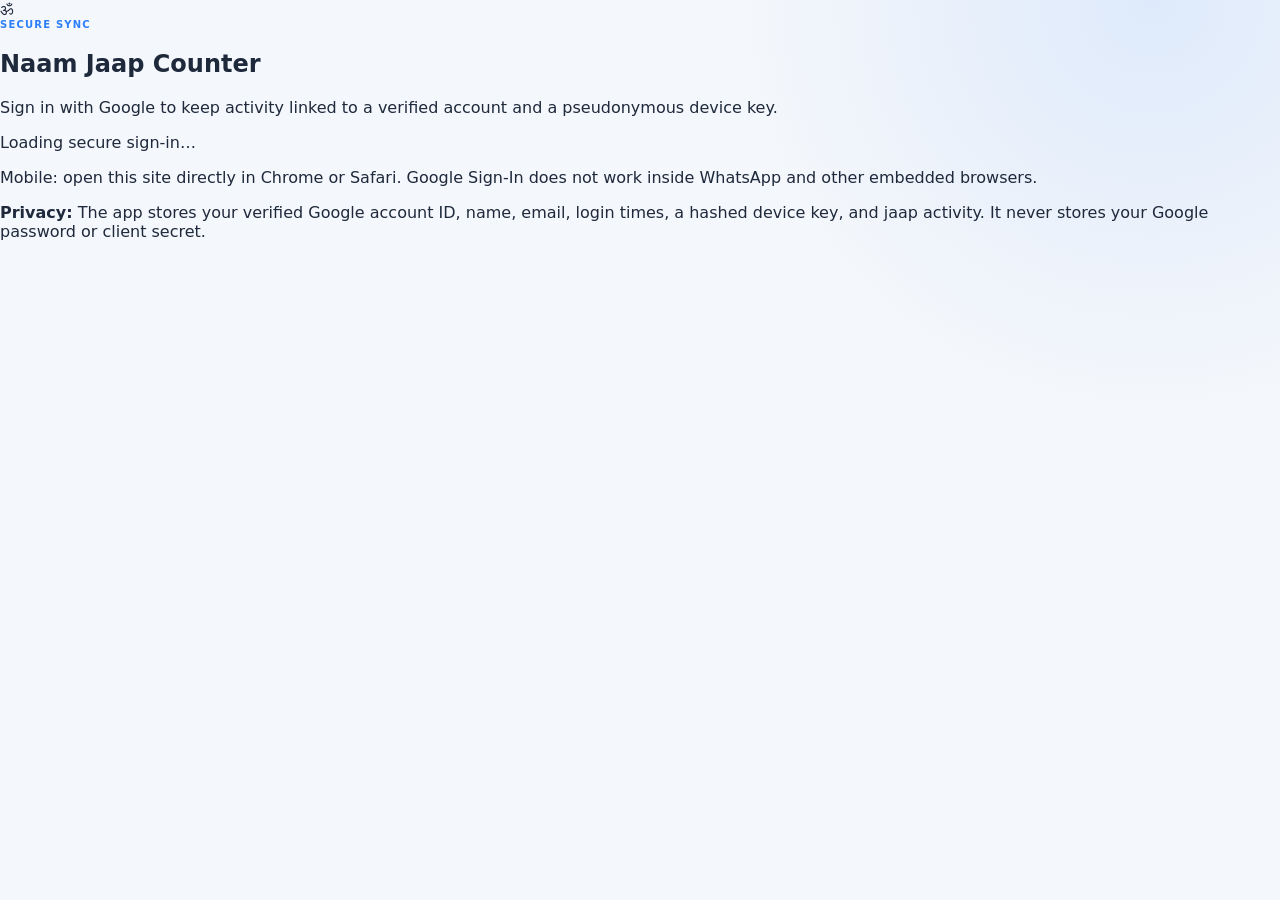
==== index.html @ 9013c173 "fix: mobile header fit and sync card readability v2.9.14" ====
<!DOCTYPE html>
<html lang="en">
<head>
    <meta charset="UTF-8">
    <meta name="viewport" content="width=device-width, initial-scale=1, viewport-fit=cover">
    <meta name="description" content="A simple digital Naam Jaap and mantra counter with Google Sheets synchronization.">
    <meta name="theme-color" content="#ff6f00">
    <meta name="mobile-web-app-capable" content="yes">
    <meta name="apple-mobile-web-app-capable" content="yes">
    <meta name="apple-mobile-web-app-status-bar-style" content="default">

    <title>Naam Jaap Counter v2.9.14</title>

    <link rel="manifest" href="manifest.json">
    <link rel="icon" href="icon-192.png?v=2914" sizes="192x192">
    <link rel="apple-touch-icon" href="icon-192.png?v=2914">
    <link rel="stylesheet" href="style.css?v=2914">
    <link rel="stylesheet" href="mala-goal.css?v=2914">
    <link rel="stylesheet" href="background-music.css?v=2914">
    <script src="https://accounts.google.com/gsi/client" async defer></script>

    <style>
        a.primary-btn {
            display: flex;
            align-items: center;
            justify-content: center;
            text-decoration: none;
            box-sizing: border-box;
        }

        .bhajan-modal[hidden] {
            display: none;
        }

        .bhajan-modal {
            position: fixed;
            inset: 0;
            z-index: 10050;
            display: flex;
            align-items: flex-end;
            justify-content: center;
            padding: 0;
        }

        .bhajan-modal-overlay {
            position: absolute;
            inset: 0;
            background: rgba(0, 0, 0, 0.58);
            -webkit-backdrop-filter: blur(2px);
            backdrop-filter: blur(2px);
        }

        .bhajan-modal-box {
            position: relative;
            z-index: 1;
            width: min(100%, 540px);
            max-height: min(82vh, 620px);
            overflow-y: auto;
            padding: 12px 18px calc(18px + env(safe-area-inset-bottom));
            border-radius: 24px 24px 0 0;
            background: #ffffff;
            box-shadow: 0 -14px 42px rgba(0, 0, 0, 0.28);
            animation: bhajanSheetUp 0.24s ease-out;
            box-sizing: border-box;
        }

        .bhajan-modal-handle {
            width: 48px;
            height: 5px;
            margin: 0 auto 18px;
            border-radius: 999px;
            background: #d5d5d5;
        }

        .bhajan-modal-box h3 {
            margin: 0 0 6px;
            text-align: center;
        }

        .bhajan-modal-intro {
            margin: 0 0 18px;
            text-align: center;
            color: #666666;
            line-height: 1.5;
        }

        .bhajan-option {
            display: flex;
            align-items: center;
            gap: 14px;
            width: 100%;
            min-height: 72px;
            margin-bottom: 12px;
            padding: 12px 15px;
            border: 1px solid #e4e4e4;
            border-radius: 16px;
            background: #ffffff;
            color: #222222;
            text-decoration: none;
            box-sizing: border-box;
            touch-action: manipulation;
        }

        .bhajan-option:hover {
            border-color: #ffb36b;
            background: #fff8f1;
        }

        .bhajan-option:active {
            transform: scale(0.985);
        }

        .bhajan-option:focus-visible {
            outline: 3px solid rgba(255, 111, 0, 0.28);
            outline-offset: 2px;
        }

        .bhajan-option-icon {
            display: grid;
            width: 46px;
            height: 46px;
            flex: 0 0 46px;
            place-items: center;
            border-radius: 50%;
            background: #f3f3f3;
            font-size: 23px;
        }

        .bhajan-option-copy {
            min-width: 0;
        }

        .bhajan-option strong,
        .bhajan-option small {
            display: block;
        }

        .bhajan-option strong {
            font-size: 1rem;
        }

        .bhajan-option small {
            margin-top: 4px;
            color: #737373;
            line-height: 1.35;
        }

        .bhajan-modal-close {
            margin-top: 4px;
        }

        @keyframes bhajanSheetUp {
            from {
                transform: translateY(100%);
                opacity: 0.65;
            }

            to {
                transform: translateY(0);
                opacity: 1;
            }
        }

        @media (min-width: 700px) {
            .bhajan-modal {
                align-items: center;
                padding: 20px;
            }

            .bhajan-modal-box {
                border-radius: 24px;
                padding-bottom: 20px;
            }
        }

        @media (prefers-reduced-motion: reduce) {
            .bhajan-modal-box {
                animation: none;
            }
        }

        .more-apps-card {
            overflow: hidden;
        }

        .more-apps-heading {
            margin-bottom: 12px;
        }

        .related-app-link {
            display: grid;
            grid-template-columns: 52px minmax(0, 1fr) auto;
            align-items: center;
            gap: 13px;
            min-height: 82px;
            padding: 14px;
            border: 1px solid #ffd2ad;
            border-radius: 18px;
            background: linear-gradient(135deg, #fff8f1 0%, #ffffff 72%);
            color: inherit;
            text-decoration: none;
            box-sizing: border-box;
            transition:
                transform 0.16s ease,
                border-color 0.16s ease,
                box-shadow 0.16s ease;
        }

        .related-app-link:hover,
        .related-app-link:focus-visible {
            transform: translateY(-2px);
            border-color: #ffad66;
            box-shadow: 0 10px 26px rgba(255, 111, 0, 0.12);
            outline: none;
        }

        .related-app-link:active {
            transform: scale(0.99);
        }

        .related-app-icon {
            display: grid;
            width: 52px;
            height: 52px;
            place-items: center;
            border-radius: 16px;
            background: #ff6f00;
            color: #ffffff;
            font-size: 25px;
            box-shadow: 0 6px 16px rgba(255, 111, 0, 0.18);
        }

        .related-app-copy {
            min-width: 0;
        }

        .related-app-copy strong,
        .related-app-copy span {
            display: block;
        }

        .related-app-copy strong {
            margin-bottom: 4px;
            font-size: 1rem;
        }

        .related-app-copy span {
            color: #6f6f6f;
            font-size: 0.86rem;
            line-height: 1.4;
        }

        .related-app-arrow {
            color: #ff6f00;
            font-size: 24px;
            font-weight: 800;
            line-height: 1;
        }

        @media (max-width: 420px) {
            .related-app-link {
                grid-template-columns: 46px minmax(0, 1fr) auto;
                gap: 10px;
                padding: 12px;
            }

            .related-app-icon {
                width: 46px;
                height: 46px;
                border-radius: 14px;
                font-size: 22px;
            }

            .related-app-copy span {
                font-size: 0.8rem;
            }
        }

</style>
</head>
<body>
    <section id="authGate" class="auth-gate" aria-labelledby="authTitle">
        <div class="auth-card">
            <div class="auth-mark" aria-hidden="true">ॐ</div>
            <p class="eyebrow">Secure Sync</p>
            <h1 id="authTitle">Naam Jaap Counter</h1>
            <p class="auth-intro">Sign in with Google to keep activity linked to a verified account and a pseudonymous device key.</p>
            <div id="googleSignInButton" class="google-signin-button"></div>
            <button id="continueOfflineBtn" class="secondary-btn full-width" type="button" hidden>Continue Offline</button>
            <div id="authLoading" class="auth-loading" hidden>
                <span class="spinner" aria-hidden="true"></span>
                <span>Verifying…</span>
            </div>
            <p id="authMessage" class="auth-message" data-type="info">Loading secure sign-in…</p>
            <p class="auth-message" data-type="info">Mobile: open this site directly in Chrome or Safari. Google Sign-In does not work inside WhatsApp and other embedded browsers.</p>
            <div class="privacy-note">
                <strong>Privacy:</strong> The app stores your verified Google account ID, name, email, login times, a hashed device key, and jaap activity. It never stores your Google password or client secret.
            </div>
        </div>
    </section>

    <div id="appRoot" hidden>
        <header class="app-header">
            <div class="header-brand">
                <div class="brand-mark" aria-hidden="true">ॐ</div>
                <div>
                    <h1>Naam Jaap Counter</h1>
                    <p id="connectionText" class="connection-text">Signed in — connecting…</p>
                </div>
            </div>
            <button id="accountButton" class="account-chip" type="button" aria-label="Open account settings">
                <span class="account-initial" data-user-initial>G</span>
                <span class="account-chip-copy">
                    <span class="account-chip-name" data-user-name>Google User</span>
                    <span class="account-chip-status" data-local-profile-status>Naam Jaap • Trusted Device</span>
                </span>
            </button>
        </header>

        <div id="offlineBanner" class="offline-banner" hidden>
            <span id="offlineBannerText">Offline mode is active. New counts are saved on this device.</span>
            <button id="reconnectBtn" class="banner-action" type="button" hidden>Sign in to Sync</button>
        </div>

        <main class="app-shell">
            <section id="dashboardView" class="view active" data-view="dashboard" aria-labelledby="dashboardTitle">
                <h2 id="dashboardTitle" class="sr-only">Dashboard</h2>

                <section class="card clock-card" aria-label="Current date and time">
                    <div class="clock-icon" aria-hidden="true">◷</div>
                    <div class="clock-copy">
                        <p id="currentDate" class="clock-date">Loading date…</p>
                        <strong id="currentTime" class="clock-time">--:--:--</strong>
                        <p id="currentTimezone" class="clock-timezone">Device local time</p>
                    </div>
                </section>

                <section class="card counter-card">
                    <p class="eyebrow">Selected Mantra</p>
                    <h3 id="mantra" class="mantra-text">ॐ नमः शिवाय</h3>

                    <div class="inline-mantra-picker">
                        <label for="mantraSelect">Change Mantra</label>
                        <select id="mantraSelect" aria-label="Choose mantra">
                            <option value="ॐ नमः शिवाय">ॐ नमः शिवाय</option>
                            <option value="ॐ गं गणपतये नमः">ॐ गं गणपतये नमः</option>
                            <option value="श्री राम जय राम जय जय राम">श्री राम जय राम जय जय राम</option>
                            <option value="ॐ नमो भगवते वासुदेवाय">ॐ नमो भगवते वासुदेवाय</option>
                            <option value="हरे कृष्ण हरे कृष्ण">हरे कृष्ण हरे कृष्ण</option>
                            <option value="राधा राधा">राधा राधा</option>
                        </select>
                    </div>

                    <div id="counter" class="counter" aria-live="polite">0</div>

                    <button id="tapBtn" class="tap-btn" type="button" aria-label="Add one jaap count">
                        <span class="tap-value">+1</span>
                        <span class="tap-label">Tap to count</span>
                    </button>
                </section>

                <section class="stats" aria-label="Jaap statistics">
                    <article class="stat-card">
                        <span>Selected Mantra Today</span>
                        <strong id="today">0</strong>
                    </article>
                    <article class="stat-card">
                        <span>Selected Mantra Lifetime</span>
                        <strong id="lifetime">0</strong>
                    </article>
                </section>

                <section class="card mala-card" aria-labelledby="malaTitle">
                    <div class="section-heading-row">
                        <div>
                            <p class="eyebrow">Selected Mantra</p>
                            <h3 id="malaTitle">Selected Mantra Mala Progress</h3>
                        </div>
                        <strong id="malaProgressText" class="mala-progress-text">0 / 108</strong>
                    </div>
                    <div class="progress-track mala-progress-track" role="progressbar" aria-label="Selected mantra current mala progress" aria-valuemin="0" aria-valuemax="108" aria-valuenow="0">
                        <div id="malaProgress" class="progress-fill mala-progress-fill"></div>
                    </div>
                    <div class="mala-stats">
                        <div>
                            <span>Selected Mantra — Today Malas</span>
                            <strong id="todayMalas">0</strong>
                        </div>
                        <div>
                            <span>Selected Mantra — Lifetime Malas</span>
                            <strong id="lifetimeMalas">0</strong>
                        </div>
                    </div>
                </section>

                <section class="card target-card goal-card" aria-labelledby="dailyMalaGoalTitle">
                    <div class="section-heading-row">
                        <div>
                            <p class="eyebrow">Selected Mantra</p>
                            <h3 id="dailyMalaGoalTitle">Daily Mala Goal</h3>
                        </div>
                        <strong id="targetPercent" class="target-percent">0%</strong>
                    </div>

                    <div class="goal-summary-row">
                        <strong class="goal-count">
                            <span id="targetCurrent">0</span>
                            <span aria-hidden="true">/</span>
                            <span id="targetTotal">1</span>
                            <small>माला</small>
                        </strong>
                        <span id="goalMantraLabel" class="goal-mantra-label">ॐ नमः शिवाय</span>
                    </div>

                    <div class="progress-track" role="progressbar" aria-label="Daily mala goal progress" aria-valuemin="0" aria-valuemax="100" aria-valuenow="0">
                        <div id="targetProgress" class="progress-fill"></div>
                    </div>

                    <p id="goalJaapText" class="goal-jaap-text">0 / 108 जाप</p>
                    <p id="goalRemaining" class="goal-remaining">Remaining: 1 माला</p>
                </section>

                <section class="card bhajan-card" aria-labelledby="bhajanOptionsTitle">
                    <p class="eyebrow">Devotional Audio</p>
                    <h3 id="bhajanOptionsTitle">भजन सुनें</h3>
                    <p class="field-help">
                        YouTube या YouTube Music में भजन सुनने के लिए विकल्प चुनें।
                    </p>
                    <button
                        id="openBhajanOptions"
                        class="primary-btn full-width"
                        type="button"
                        aria-haspopup="dialog"
                        aria-controls="bhajanOptionModal"
                        aria-expanded="false"
                    >
                        🎵 भजन सुनने का विकल्प चुनें
                    </button>
                </section>

                                <section class="card share-card" aria-labelledby="shareAppTitle">
                    <p class="eyebrow">Invite Others</p>

                    <h3 id="shareAppTitle">Naam Jaap Counter Share करें</h3>

                    <p class="field-help">
                        अपने परिवार और मित्रों के साथ यह devotional app share करें।
                    </p>

                    <button
                        id="shareAppBtn"
                        class="primary-btn full-width"
                        type="button"
                        aria-label="Share Naam Jaap Counter"
                    >
                        📤 Social Media पर Share करें
                    </button>

                    <p
                        id="shareAppStatus"
                        class="field-help"
                        data-type="info"
                        aria-live="polite"
                    ></p>
                </section>

                <section class="card action-buttons" aria-label="Reset counter actions">
                    <button id="resetTodayBtn" class="secondary-btn" type="button">Reset This Mantra Today</button>
                    <button id="resetAllBtn" class="danger-btn" type="button">Reset This Mantra Lifetime</button>
                </section>
            </section>

            <section id="historyView" class="view" data-view="history" aria-labelledby="historyTitle" hidden>
                <div class="page-heading">
                    <div>
                        <p class="eyebrow">Google Sheets</p>
                        <h2 id="historyTitle">Jaap History</h2>
                    </div>
                    <button id="refreshHistoryBtn" class="icon-btn" type="button" aria-label="Refresh history">↻</button>
                </div>

                <section id="historySummary" class="stats history-summary" aria-label="History summary">
                    <article class="stat-card">
                        <span>Entries</span>
                        <strong id="historyEntries">0</strong>
                    </article>
                    <article class="stat-card">
                        <span>Added</span>
                        <strong id="historyAdded">0</strong>
                    </article>
                </section>

                <div id="historyLoading" class="state-card" hidden>
                    <span class="spinner" aria-hidden="true"></span>
                    <p>Loading history…</p>
                </div>

                <div id="historyEmpty" class="state-card" hidden>
                    <div class="state-icon" aria-hidden="true">🕉️</div>
                    <h3>No history found</h3>
                    <p>Your jaap activity will appear here after counting.</p>
                </div>

                <div id="historyError" class="state-card error-state" hidden>
                    <div class="state-icon" aria-hidden="true">!</div>
                    <h3>History could not be loaded</h3>
                    <p id="historyErrorText">Please check your connection and try again.</p>
                    <button id="retryHistoryBtn" class="secondary-btn" type="button">Try Again</button>
                </div>

                <div id="historyList" class="history-list" aria-live="polite"></div>
            </section>

            <section id="settingsView" class="view" data-view="settings" aria-labelledby="settingsTitle" hidden>
                <div class="page-heading">
                    <div>
                        <p class="eyebrow">Preferences</p>
                        <h2 id="settingsTitle">Settings</h2>
                    </div>
                </div>

                <section class="card settings-card">
                    <div class="setting-row">
                        <div>
                            <label for="voiceEnabled">Voice Support</label>
                            <p>Allow the browser to speak the selected mantra.</p>
                        </div>
                        <label class="switch">
                            <input id="voiceEnabled" type="checkbox">
                            <span class="switch-slider"></span>
                        </label>
                    </div>

                    <div class="setting-row">
                        <div>
                            <label for="autoSpeakEnabled">Auto Speak</label>
                            <p>Speak the mantra automatically after each successful count.</p>
                        </div>
                        <label class="switch">
                            <input id="autoSpeakEnabled" type="checkbox">
                            <span class="switch-slider"></span>
                        </label>
                    </div>

                    <div class="setting-field">
                        <label for="voiceSelect">Voice</label>
                        <select id="voiceSelect">
                            <option value="">Automatic Hindi voice</option>
                        </select>
                        <p id="voiceHelp" class="field-help">Voice availability depends on your device and browser.</p>
                    </div>

                    <button id="testVoiceBtn" class="secondary-btn full-width" type="button">Test Selected Voice</button>
                </section>

                <section class="card background-music-card" aria-labelledby="backgroundMusicTitle">
                    <div class="section-heading-row music-heading-row">
                        <div>
                            <p class="eyebrow">Peaceful Audio</p>
                            <h3 id="backgroundMusicTitle">Background Temple Music</h3>
                        </div>
                        <label class="switch" aria-label="Enable background temple music">
                            <input id="backgroundMusicEnabled" type="checkbox">
                            <span class="switch-slider"></span>
                        </label>
                    </div>

                    <div class="setting-field music-volume-field">
                        <div class="music-volume-label-row">
                            <label for="backgroundMusicVolume">Music Volume</label>
                            <strong id="backgroundMusicVolumeText">20%</strong>
                        </div>
                        <input
                            id="backgroundMusicVolume"
                            class="music-volume-slider"
                            type="range"
                            min="0"
                            max="100"
                            step="1"
                            value="20"
                        >
                    </div>

                    <button id="backgroundMusicPlayPause" class="secondary-btn full-width" type="button">
                        ▶ Start Music
                    </button>
                    <p id="backgroundMusicStatus" class="field-help music-status" data-type="info">
                        Music is off. Tap Start Music to begin.
                    </p>
                    <p class="field-help">
                        Browser autoplay rules require one tap before music can start. Music becomes softer while mantra voice is speaking.
                    </p>
                </section>

                <section class="card goal-settings-card" aria-labelledby="malaGoalSettingsTitle">
                    <p class="eyebrow">Selected Mantra</p>
                    <h3 id="malaGoalSettingsTitle">Set Daily Mala Goal</h3>
                    <p class="goal-selected-mantra">
                        Goal for: <strong id="goalSettingsMantra">ॐ नमः शिवाय</strong>
                    </p>

                    <div class="goal-quick-options" aria-label="Quick mala goal options">
                        <button class="goal-quick-btn" type="button" data-goal-malas="1">1 माला</button>
                        <button class="goal-quick-btn" type="button" data-goal-malas="5">5 माला</button>
                        <button class="goal-quick-btn" type="button" data-goal-malas="11">11 माला</button>
                        <button class="goal-quick-btn" type="button" data-goal-malas="21">21 माला</button>
                    </div>

                    <form id="malaGoalForm" class="mala-goal-form">
                        <label for="malaGoalInput">Daily goal in malas</label>
                        <div class="mala-goal-input-row">
                            <input
                                id="malaGoalInput"
                                type="number"
                                min="1"
                                max="10000"
                                step="1"
                                inputmode="numeric"
                                value="1"
                                required
                            >
                            <button id="saveMalaGoalBtn" class="primary-btn" type="submit">Save Goal</button>
                        </div>
                    </form>

                    <p id="malaGoalHelp" class="field-help" data-type="info">
                        1 माला = 108 जाप। हर Google user और हर mantra का goal अलग रहेगा।
                    </p>
                </section>

                <section class="card custom-mantra-card" aria-labelledby="customMantraTitle">
                    <p class="eyebrow">My Mantras</p>
                    <h3 id="customMantraTitle">Add Your Own Mantra</h3>
                    <p class="field-help">MP3 की जरूरत नहीं है। Browser Hindi voice mantra text बोलेगी।</p>

                    <form id="customMantraForm" class="custom-mantra-form">
                        <label for="customMantraInput">Mantra text</label>
                        <div class="custom-mantra-input-row">
                            <input
                                id="customMantraInput"
                                type="text"
                                maxlength="120"
                                autocomplete="off"
                                placeholder="जैसे: जय श्री कृष्ण"
                            >
                            <button id="addCustomMantraBtn" class="primary-btn" type="submit">Add</button>
                        </div>
                    </form>

                    <p id="customMantraHelp" class="field-help" data-type="info">
                        Custom mantra की counting भी अलग daily, lifetime और mala count में रहेगी।
                    </p>

                    <div id="customMantraList" class="custom-mantra-list" aria-live="polite"></div>
                </section>

                <section class="card reminder-card" aria-labelledby="reminderTitle">
                    <div class="section-heading-row reminder-heading">
                        <div>
                            <p class="eyebrow">Jaap Reminder</p>
                            <h3 id="reminderTitle">Daily Reminder</h3>
                        </div>
                        <label class="switch" aria-label="Enable daily reminder">
                            <input id="reminderEnabled" type="checkbox">
                            <span class="switch-slider"></span>
                        </label>
                    </div>

                    <div class="setting-field">
                        <label for="reminderTime">Reminder Time</label>
                        <input id="reminderTime" type="time" value="06:00">
                    </div>

                    <div class="setting-field">
                        <label for="reminderLabel">Reminder Message</label>
                        <input id="reminderLabel" type="text" maxlength="80" value="समय हो गया है—नाम जप करें।">
                    </div>

                    <div class="setting-field">
                        <label for="reminderToneSelect">Alarm Tone</label>
                        <select id="reminderToneSelect">
                            <option value="temple-bell">Temple Bell — devotional</option>
                            <option value="morning-chime">Morning Chime — soft</option>
                        </select>
                    </div>

                    <div class="setting-field">
                        <div class="music-volume-label-row">
                            <label for="reminderToneVolume">Alarm Tone Volume</label>
                            <strong id="reminderToneVolumeText">75%</strong>
                        </div>
                        <input
                            id="reminderToneVolume"
                            class="music-volume-slider"
                            type="range"
                            min="0"
                            max="100"
                            step="1"
                            value="75"
                            aria-label="Alarm tone volume"
                        >
                    </div>

                    <p id="reminderStatus" class="reminder-status">Reminder is off.</p>

                    <div class="reminder-actions">
                        <button id="enableNotificationsBtn" class="secondary-btn" type="button">Enable Notifications</button>
                        <button id="testReminderBtn" class="secondary-btn" type="button">Test Alarm & Notification</button>
                        <button id="addCalendarBtn" class="primary-btn" type="button">Add to Phone Calendar</button>
                    </div>

                    <p class="field-help reminder-help">Choose Temple Bell or Morning Chime. The selected alarm tone plays while this app/PWA is open. Tap Test Alarm once after opening the app. When the app is fully closed, use Phone Calendar for the most reliable system alarm.</p>
                </section>

                <section class="card account-card">
                    <div class="account-profile">
                        <span class="account-avatar" data-user-initial>G</span>
                        <div>
                            <p class="eyebrow">Signed-in Account</p>
                            <h3 data-user-name>Google User</h3>
                            <p class="account-local-status" data-local-profile-status>Naam Jaap • Trusted Device</p>
                            <p data-user-email></p>
                            <p id="accountDeviceKey" class="device-key">Registered device</p>
                        </div>
                    </div>
                    <p class="field-help">The device key is a server-side hash. The raw browser device ID is not stored in Google Sheets.</p>
                    <button id="signOutBtn" class="secondary-btn full-width" type="button">Sign Out</button>
                </section>

                <section class="card install-card">
                    <div>
                        <p class="eyebrow">Progressive Web App</p>
                        <h3>Install Naam Jaap Counter</h3>
                        <p id="installHelp">Install it on your phone for an app-like experience.</p>
                    </div>
                    <button id="installAppBtn" class="primary-btn" type="button" hidden>Install App</button>
                </section>


                <section class="card more-apps-card" aria-labelledby="moreAppsTitle">
                    <div class="more-apps-heading">
                        <p class="eyebrow">More Apps</p>
                        <h3 id="moreAppsTitle">Explore More</h3>
                    </div>

                    <a
                        class="related-app-link"
                        href="https://parmjee2026.github.io/Birthday-Reminder-Web-App/"
                        target="_blank"
                        rel="noopener noreferrer"
                        aria-label="Open Birthday Reminder web app"
                    >
                        <span class="related-app-icon" aria-hidden="true">🎂</span>

                        <span class="related-app-copy">
                            <strong>Birthday Reminder</strong>
                            <span>Privately check upcoming birthdays and create birthday wishes.</span>
                        </span>

                        <span class="related-app-arrow" aria-hidden="true">→</span>
                    </a>
                </section>

                <section class="card about-card">
                    <p class="eyebrow">About</p>
                    <h3 id="aboutAppVersion">Naam Jaap Counter v2.9.14</h3>
                    <p>Frontend: HTML, CSS and Vanilla JavaScript</p>
                    <p>Backend: Google Apps Script and Google Sheets</p>
                </section>
            </section>
        </main>

        <button
            id="backgroundMusicFloatingButton"
            class="music-floating-button"
            type="button"
            aria-label="Start background temple music"
            aria-pressed="false"
            title="Background temple music"
        >
            <span id="backgroundMusicFloatingIcon" aria-hidden="true">🔇</span>
        </button>

        <nav class="bottom-nav" aria-label="Primary navigation">
            <button id="dashboardTab" class="nav-btn active" type="button" data-target="dashboard" aria-current="page">
                <span class="nav-icon" aria-hidden="true">▦</span>
                <span>Dashboard</span>
            </button>
            <button id="historyTab" class="nav-btn" type="button" data-target="history">
                <span class="nav-icon" aria-hidden="true">↺</span>
                <span>History</span>
            </button>
            <button id="settingsTab" class="nav-btn" type="button" data-target="settings">
                <span class="nav-icon" aria-hidden="true">⚙</span>
                <span>Settings</span>
            </button>
        </nav>
    </div>


    <div
        id="bhajanOptionModal"
        class="bhajan-modal"
        role="dialog"
        aria-modal="true"
        aria-labelledby="bhajanModalTitle"
        aria-describedby="bhajanModalDescription"
        hidden
    >
        <div class="bhajan-modal-overlay" data-close-bhajan-modal></div>

        <div class="bhajan-modal-box">
            <div class="bhajan-modal-handle" aria-hidden="true"></div>

            <h3 id="bhajanModalTitle">भजन कहाँ सुनना है?</h3>
            <p id="bhajanModalDescription" class="bhajan-modal-intro">
                अपना पसंदीदा music option चुनें।
            </p>

            <a
                class="bhajan-option"
                href="https://www.youtube.com/@unique_collection2026/videos"
                rel="noopener noreferrer"
                data-bhajan-link
            >
                <span class="bhajan-option-icon" aria-hidden="true">▶️</span>
                <span class="bhajan-option-copy">
                    <strong>YouTube</strong>
                    <small>हमारे channel के भजन videos खोलें</small>
                </span>
            </a>

            <a
                class="bhajan-option"
                href="https://music.youtube.com/search?q=Unique%20Collection%202026%20Bhajan"
                rel="noopener noreferrer"
                data-bhajan-link
            >
                <span class="bhajan-option-icon" aria-hidden="true">🎵</span>
                <span class="bhajan-option-copy">
                    <strong>YouTube Music</strong>
                    <small>YouTube Music में bhajan search खोलें</small>
                </span>
            </a>

            <button
                id="closeBhajanOptions"
                class="secondary-btn full-width bhajan-modal-close"
                type="button"
            >
                Cancel
            </button>
        </div>
    </div>

    <div id="toastRegion" class="toast-region" aria-live="polite" aria-atomic="true"></div>

    <script src="config.js?v=2914"></script>
    <script src="offline.js?v=2914"></script>
    <script src="api.js?v=2914"></script>
    <script src="auth.js?v=2914"></script>
    <script src="trusted-device.js?v=2914"></script>
    <script src="profile.js?v=2914"></script>
    <script src="settings.js?v=2914"></script>
    <script src="history.js?v=2914"></script>
    <script src="ui.js?v=2914"></script>
    <script src="reminder.js?v=2914"></script>
    <script src="app.js?v=2914"></script>
    <script src="custom-mantras.js?v=2914"></script>
    <script src="ecosystem.js?v=2914"></script>
    <script src="app-updates.js?v=2914"></script>
    <script src="dashboard-polish.js?v=2914"></script>
    <script src="mobile-ui-fix.js?v=2914"></script>
    <audio id="templeBackgroundAudio" src="temple-music.mp3?v=2914" preload="none" loop></audio>
    <audio id="reminderToneAudio" src="reminder-temple-bell.wav?v=2914" preload="auto" playsinline></audio>
    <script src="background-music.js?v=2914"></script>

    <script>
        (() => {
            const openButton = document.getElementById("openBhajanOptions");
            const closeButton = document.getElementById("closeBhajanOptions");
            const modal = document.getElementById("bhajanOptionModal");
            const overlay = modal?.querySelector("[data-close-bhajan-modal]");
            const optionLinks = modal?.querySelectorAll("[data-bhajan-link]") || [];
            let previousActiveElement = null;

            if (!openButton || !closeButton || !modal) {
                return;
            }

            function openModal() {
                previousActiveElement = document.activeElement;
                modal.hidden = false;
                openButton.setAttribute("aria-expanded", "true");
                document.body.style.overflow = "hidden";

                const firstOption = modal.querySelector("[data-bhajan-link]");
                window.requestAnimationFrame(() => {
                    firstOption?.focus();
                });
            }

            function closeModal() {
                modal.hidden = true;
                openButton.setAttribute("aria-expanded", "false");
                document.body.style.overflow = "";

                if (previousActiveElement instanceof HTMLElement) {
                    previousActiveElement.focus();
                } else {
                    openButton.focus();
                }
            }

            openButton.addEventListener("click", openModal);
            closeButton.addEventListener("click", closeModal);
            overlay?.addEventListener("click", closeModal);

            optionLinks.forEach((link) => {
                link.addEventListener("click", () => {
                    modal.hidden = true;
                    openButton.setAttribute("aria-expanded", "false");
                    document.body.style.overflow = "";
                });
            });

            document.addEventListener("keydown", (event) => {
                if (event.key === "Escape" && !modal.hidden) {
                    closeModal();
                }
            });
        })();
    </script>
    <script>
    (() => {
        const shareButton = document.getElementById("shareAppBtn");
        const shareStatus = document.getElementById("shareAppStatus");

        if (!shareButton) {
            return;
        }

        const shareData = {
            title: "Naam Jaap Counter",
            text: "नाम जप, माला और daily goal track करने के लिए Naam Jaap Counter खोलें।",
            url: "https://parmeshwarbtpl-rgb.github.io/japa-counter/"
        };

        async function copyShareLink() {
            try {
                await navigator.clipboard.writeText(shareData.url);

                if (shareStatus) {
                    shareStatus.textContent =
                        "App link copy हो गया। अब इसे कहीं भी paste करके share करें।";
                }
            } catch (error) {
                if (shareStatus) {
                    shareStatus.textContent =
                        "Share नहीं हो पाया। App link manually copy करें: " +
                        shareData.url;
                }
            }
        }

        shareButton.addEventListener("click", async () => {
            if (shareStatus) {
                shareStatus.textContent = "";
            }

            try {
                if (navigator.share) {
                    await navigator.share(shareData);

                    if (shareStatus) {
                        shareStatus.textContent = "App successfully share किया गया।";
                    }

                    return;
                }

                await copyShareLink();
            } catch (error) {
                // User ने share panel बंद किया है तो error message न दिखाएँ।
                if (error?.name === "AbortError") {
                    return;
                }

                await copyShareLink();
            }
        });
    })();
</script>
</body>
</html>
---- style.css ----
:root {
  --navy: #123b70;
  --navy-dark: #0b274a;
  --blue: #2d7ff9;
  --blue-soft: #eaf2ff;
  --green: #1b8f5a;
  --green-soft: #e7f7ef;
  --amber: #a56a00;
  --amber-soft: #fff3d6;
  --purple: #7357c7;
  --purple-soft: #f0ebff;
  --red: #b3261e;
  --red-soft: #fce8e6;
  --surface: #ffffff;
  --page: #f4f7fb;
  --text: #1e293b;
  --muted: #667085;
  --line: #dce4ee;
  --line-soft: #edf1f6;
  --shadow: 0 14px 38px rgba(28, 43, 64, 0.08);
  --radius: 18px;
}

* {
  box-sizing: border-box;
}

html {
  background: var(--page);
}

body {
  margin: 0;
  min-height: 100vh;
  font-family:
    Inter, ui-sans-serif, system-ui, -apple-system,
    BlinkMacSystemFont, "Segoe UI", sans-serif;
  background:
    radial-gradient(
      circle at 90% 0%,
      rgba(45, 127, 249, 0.11),
      transparent 28%
    ),
    var(--page);
  color: var(--text);
}

button,
input,
select,
textarea {
  font: inherit;
}

button {
  cursor: pointer;
}

button:disabled {
  cursor: wait;
  opacity: 0.6;
}

.app-layout {
  min-height: 100vh;
}

.sidebar {
  position: fixed;
  inset: 0 auto 0 0;
  z-index: 30;
  display: flex;
  width: 248px;
  flex-direction: column;
  padding: 24px 18px;
  background: var(--navy-dark);
  color: #fff;
}

.brand-block {
  display: flex;
  align-items: center;
  gap: 12px;
  padding: 4px 8px 26px;
}

.brand-icon {
  display: grid;
  width: 45px;
  height: 45px;
  place-items: center;
  border-radius: 15px;
  background: rgba(255, 255, 255, 0.12);
  font-size: 25px;
}

.brand-block strong,
.brand-block small {
  display: block;
}

.brand-block strong {
  font-size: 15px;
}

.brand-block small {
  margin-top: 3px;
  color: rgba(255, 255, 255, 0.62);
  font-size: 11px;
}

.side-nav {
  display: grid;
  gap: 7px;
}

.nav-link {
  display: flex;
  align-items: center;
  gap: 12px;
  min-height: 48px;
  padding: 0 14px;
  border: 0;
  border-radius: 13px;
  background: transparent;
  color: rgba(255, 255, 255, 0.72);
  text-align: left;
}

.nav-link span:first-child {
  width: 24px;
  font-size: 20px;
  text-align: center;
}

.nav-link.is-active,
.nav-link:hover {
  background: rgba(255, 255, 255, 0.12);
  color: #fff;
}

.sidebar-note {
  display: flex;
  align-items: center;
  gap: 8px;
  margin-top: auto;
  padding: 13px;
  border: 1px solid rgba(255, 255, 255, 0.12);
  border-radius: 13px;
  color: rgba(255, 255, 255, 0.68);
  font-size: 11px;
}

.status-dot {
  width: 8px;
  height: 8px;
  border-radius: 50%;
  background: #45d483;
  box-shadow: 0 0 0 4px rgba(69, 212, 131, 0.12);
}

.sidebar-note.is-disconnected .status-dot {
  background: #f4b740;
  box-shadow: 0 0 0 4px rgba(244, 183, 64, 0.12);
}

.workspace {
  min-height: 100vh;
  margin-left: 248px;
}

.topbar {
  position: sticky;
  top: 0;
  z-index: 20;
  display: flex;
  align-items: center;
  justify-content: space-between;
  gap: 18px;
  min-height: 84px;
  padding: 16px 30px;
  border-bottom: 1px solid rgba(220, 228, 238, 0.88);
  background: rgba(244, 247, 251, 0.91);
  backdrop-filter: blur(18px);
}

.topbar h1 {
  margin: 2px 0 0;
  font-size: 26px;
}

.eyebrow {
  margin: 0;
  color: var(--blue);
  font-size: 10px;
  font-weight: 850;
  letter-spacing: 0.12em;
  text-transform: uppercase;
}

.eyebrow.light {
  color: rgba(255, 255, 255, 0.68);
}

.top-actions {
  display: flex;
  align-items: center;
  gap: 9px;
}

.content {
  width: min(100%, 1380px);
  margin: 0 auto;
  padding: 26px 30px 44px;
}

.view {
  display: none;
}

.view.is-active {
  display: block;
  animation: enter 180ms ease;
}

@keyframes enter {
  from {
    opacity: 0;
    transform: translateY(4px);
  }

  to {
    opacity: 1;
    transform: translateY(0);
  }
}

.connection-banner {
  margin-bottom: 16px;
  padding: 13px 15px;
  border-radius: 12px;
  background: var(--amber-soft);
  color: var(--amber);
  font-weight: 700;
}

.dashboard-heading-card {
  display: flex;
  align-items: center;
  justify-content: space-between;
  gap: 24px;
  min-height: 132px;
  padding: 25px 28px;
  border-radius: 24px;
  background:
    linear-gradient(
      135deg,
      var(--navy-dark),
      var(--navy) 65%,
      #225b9d
    );
  box-shadow: var(--shadow);
  color: #fff;
}

.dashboard-heading-card h2 {
  margin: 5px 0 7px;
  font-size: clamp(25px, 3vw, 36px);
}

.dashboard-heading-card p:last-child {
  margin: 0;
  color: rgba(255, 255, 255, 0.72);
}

.light-button {
  flex: 0 0 auto;
  min-height: 44px;
  padding: 0 17px;
  border: 1px solid rgba(255, 255, 255, 0.28);
  border-radius: 12px;
  background: rgba(255, 255, 255, 0.12);
  color: #fff;
  font-weight: 800;
}

.stats-grid {
  display: grid;
  gap: 14px;
  margin: 17px 0;
}

.stats-grid.four {
  grid-template-columns: repeat(4, minmax(0, 1fr));
}

.stat-card {
  display: flex;
  align-items: center;
  gap: 14px;
  min-height: 104px;
  padding: 18px;
  border: 1px solid var(--line);
  border-radius: var(--radius);
  background: var(--surface);
  box-shadow: 0 7px 20px rgba(28, 43, 64, 0.045);
}

.stat-icon {
  display: grid;
  width: 48px;
  height: 48px;
  flex: 0 0 auto;
  place-items: center;
  border-radius: 15px;
  font-size: 21px;
}

.stat-icon.blue {
  background: var(--blue-soft);
}

.stat-icon.green {
  background: var(--green-soft);
}

.stat-icon.amber {
  background: var(--amber-soft);
}

.stat-icon.purple {
  background: var(--purple-soft);
}

.stat-card span {
  display: block;
  color: var(--muted);
  font-size: 12px;
  font-weight: 750;
}

.stat-card strong {
  display: block;
  margin-top: 4px;
  font-size: 30px;
}

.dashboard-grid {
  display: grid;
  grid-template-columns: minmax(0, 1.75fr) minmax(300px, 1fr);
  gap: 17px;
}

.dashboard-left,
.dashboard-right {
  display: grid;
  align-content: start;
  gap: 17px;
}

.panel {
  overflow: hidden;
  border: 1px solid var(--line);
  border-radius: var(--radius);
  background: var(--surface);
  box-shadow: 0 7px 22px rgba(28, 43, 64, 0.045);
}

.panel-header {
  display: flex;
  align-items: center;
  justify-content: space-between;
  gap: 14px;
  padding: 18px 19px 14px;
}

.panel-header h2 {
  margin: 4px 0 0;
  font-size: 18px;
}

.count-badge,
.soft-badge {
  display: inline-flex;
  align-items: center;
  min-height: 30px;
  padding: 0 11px;
  border-radius: 999px;
  background: var(--blue-soft);
  color: var(--navy);
  font-size: 11px;
  font-weight: 850;
}

.soft-badge {
  background: var(--red-soft);
  color: var(--red);
}

.next-person-card {
  padding: 0 19px 20px;
}

.next-person-content {
  display: grid;
  grid-template-columns: auto 1fr auto;
  align-items: center;
  gap: 17px;
  padding: 20px;
  border-radius: 17px;
  background:
    linear-gradient(
      135deg,
      #edf5ff,
      #f8fbff
    );
}

.large-avatar {
  display: grid;
  width: 68px;
  height: 68px;
  place-items: center;
  border-radius: 20px;
  background: var(--navy);
  color: #fff;
  font-size: 27px;
  font-weight: 900;
}

.next-person-content h3 {
  margin: 0 0 6px;
  font-size: 22px;
}

.meta-line {
  margin: 0;
  color: var(--muted);
  font-size: 13px;
  line-height: 1.55;
}

.quick-actions {
  display: flex;
  gap: 8px;
}

.primary-button,
.secondary-button,
.danger-button,
.whatsapp-button {
  min-height: 42px;
  padding: 0 15px;
  border-radius: 11px;
  font-weight: 800;
}

.primary-button {
  border: 1px solid var(--blue);
  background: var(--blue);
  color: #fff;
}

.secondary-button {
  border: 1px solid var(--line);
  background: #fff;
  color: var(--text);
}

.danger-button {
  border: 1px solid #f3b7b3;
  background: var(--red-soft);
  color: var(--red);
}

.whatsapp-button {
  border-color: #199b58;
  background: #199b58;
  color: #fff;
}

.icon-button {
  display: inline-grid;
  width: 42px;
  height: 42px;
  place-items: center;
  border: 1px solid var(--line);
  border-radius: 12px;
  background: #fff;
  color: var(--text);
  font-size: 19px;
}

.text-button {
  border: 0;
  background: transparent;
  color: var(--blue);
  font-weight: 800;
}

.table-wrap {
  overflow-x: auto;
  padding: 0 14px 14px;
}

.dashboard-table {
  width: 100%;
  border-collapse: collapse;
  white-space: nowrap;
}

.dashboard-table th,
.dashboard-table td {
  padding: 11px 10px;
  border-bottom: 1px solid var(--line-soft);
  text-align: left;
  font-size: 12px;
}

.dashboard-table th {
  color: var(--muted);
  font-weight: 800;
}

.dashboard-table tbody tr:last-child td {
  border-bottom: 0;
}

.table-person {
  display: flex;
  align-items: center;
  gap: 9px;
  min-width: 150px;
}

.mini-avatar {
  display: grid;
  width: 34px;
  height: 34px;
  flex: 0 0 auto;
  place-items: center;
  border-radius: 11px;
  background: var(--blue-soft);
  color: var(--navy);
  font-weight: 850;
}

.action-icon {
  display: inline-grid;
  width: 34px;
  height: 34px;
  place-items: center;
  border: 1px solid var(--line);
  border-radius: 10px;
  background: #fff;
  color: var(--text);
}

.month-chart {
  display: grid;
  grid-template-columns: repeat(6, minmax(34px, 1fr));
  align-items: end;
  gap: 9px;
  min-height: 240px;
  padding: 20px 17px 18px;
}

.chart-column {
  display: grid;
  grid-template-rows: 1fr auto auto;
  align-items: end;
  gap: 7px;
  height: 205px;
  text-align: center;
}

.chart-track {
  position: relative;
  display: flex;
  height: 150px;
  align-items: end;
  justify-content: center;
  border-radius: 10px;
  background: #f5f8fc;
  overflow: hidden;
}

.chart-bar {
  width: 72%;
  min-height: 7px;
  border-radius: 8px 8px 3px 3px;
  background:
    linear-gradient(
      180deg,
      #4f9bff,
      #2d7ff9
    );
  transition: height 220ms ease;
}

.chart-count {
  color: var(--navy);
  font-size: 12px;
  font-weight: 850;
}

.chart-label {
  color: var(--muted);
  font-size: 10px;
}

.compact-list {
  display: grid;
  gap: 8px;
  padding: 0 15px 15px;
}

.compact-person {
  display: grid;
  grid-template-columns: auto 1fr auto;
  align-items: center;
  gap: 10px;
  padding: 11px;
  border: 1px solid var(--line-soft);
  border-radius: 13px;
}

.compact-person h3 {
  margin: 0 0 3px;
  font-size: 13px;
}

.compact-person p {
  margin: 0;
  color: var(--muted);
  font-size: 11px;
}

.search-panel {
  margin-bottom: 17px;
  padding: 17px;
  overflow: visible;
}

.search-row {
  display: grid;
  grid-template-columns: minmax(260px, 1fr) 190px 190px;
  gap: 11px;
}

.search-box {
  display: flex;
  align-items: center;
  gap: 8px;
  padding: 0 12px;
  border: 1px solid var(--line);
  border-radius: 12px;
  background: #fff;
}

.search-box input {
  border: 0;
  box-shadow: none;
  background: transparent;
}

.filter-row {
  display: flex;
  flex-wrap: wrap;
  gap: 8px;
  margin-top: 13px;
}

.filter-chip {
  min-height: 34px;
  padding: 0 13px;
  border: 1px solid var(--line);
  border-radius: 999px;
  background: #fff;
  color: var(--muted);
  font-size: 12px;
  font-weight: 800;
}

.filter-chip.is-active {
  border-color: var(--blue);
  background: var(--blue-soft);
  color: var(--navy);
}

.result-count {
  margin: 12px 2px 0;
  color: var(--muted);
  font-size: 12px;
}

input,
select,
textarea {
  width: 100%;
  border: 1px solid var(--line);
  border-radius: 11px;
  padding: 11px 12px;
  outline: 0;
  background: #fff;
  color: var(--text);
}

input:focus,
select:focus,
textarea:focus {
  border-color: var(--blue);
  box-shadow: 0 0 0 3px rgba(45, 127, 249, 0.12);
}

.birthday-grid {
  display: grid;
  grid-template-columns: repeat(2, minmax(0, 1fr));
  gap: 13px;
}

.birthday-card {
  display: grid;
  grid-template-columns: auto 1fr;
  gap: 13px;
  padding: 16px;
  border: 1px solid var(--line);
  border-radius: var(--radius);
  background: #fff;
  box-shadow: 0 6px 20px rgba(28, 43, 64, 0.045);
}

.avatar {
  display: grid;
  width: 50px;
  height: 50px;
  place-items: center;
  border-radius: 15px;
  background: var(--blue-soft);
  color: var(--navy);
  font-size: 20px;
  font-weight: 900;
}

.card-main {
  min-width: 0;
}

.card-heading {
  display: flex;
  align-items: flex-start;
  justify-content: space-between;
  gap: 10px;
}

.card-heading h3 {
  margin: 0;
  overflow: hidden;
  font-size: 16px;
  text-overflow: ellipsis;
  white-space: nowrap;
}

.card-meta {
  margin: 5px 0 0;
  color: var(--muted);
  font-size: 12px;
  line-height: 1.5;
}

.card-footer {
  grid-column: 1 / -1;
  display: flex;
  align-items: center;
  gap: 8px;
  padding-top: 12px;
  border-top: 1px solid var(--line-soft);
}

.card-footer .spacer {
  flex: 1;
}

.days-badge,
.wish-badge {
  display: inline-flex;
  align-items: center;
  min-height: 28px;
  padding: 0 9px;
  border-radius: 999px;
  font-size: 10px;
  font-weight: 850;
}

.days-badge {
  background: var(--blue-soft);
  color: var(--navy);
}

.days-badge.today {
  background: var(--green-soft);
  color: var(--green);
}

.wish-badge.pending {
  background: var(--amber-soft);
  color: var(--amber);
}

.wish-badge.sent {
  background: var(--green-soft);
  color: var(--green);
}

.wish-badge.skipped {
  background: #eef1f4;
  color: #596273;
}

.wish-badge.missed {
  background: var(--red-soft);
  color: var(--red);
}

.small-button {
  min-height: 32px;
  padding: 0 10px;
  border: 1px solid var(--line);
  border-radius: 9px;
  background: #fff;
  color: var(--text);
  font-size: 11px;
  font-weight: 800;
}

.small-button.message {
  border-color: #b9d1f7;
  background: var(--blue-soft);
  color: var(--navy);
}

.yearly-toolbar {
  display: flex;
  align-items: end;
  gap: 12px;
  margin-bottom: 17px;
  padding: 16px;
}

.yearly-toolbar label {
  width: min(260px, 100%);
}

.field-label {
  display: block;
  margin-bottom: 6px;
  color: #475467;
  font-size: 11px;
  font-weight: 850;
}

.year-groups {
  display: grid;
  gap: 16px;
}

.month-group {
  overflow: hidden;
  border: 1px solid var(--line);
  border-radius: var(--radius);
  background: #fff;
}

.month-title {
  display: flex;
  align-items: center;
  justify-content: space-between;
  margin: 0;
  padding: 13px 16px;
  background: var(--blue-soft);
  color: var(--navy);
  font-size: 15px;
}

.month-list {
  display: grid;
  grid-template-columns: repeat(2, minmax(0, 1fr));
  gap: 10px;
  padding: 12px;
}

.settings-card {
  display: grid;
  max-width: 820px;
  gap: 17px;
}

.settings-section {
  display: grid;
  gap: 14px;
  padding: 20px;
  border: 1px solid var(--line);
  border-radius: var(--radius);
  background: #fff;
  box-shadow: 0 7px 22px rgba(28, 43, 64, 0.045);
}

.settings-section h2 {
  margin: 4px 0 2px;
  font-size: 19px;
}

.settings-grid {
  display: grid;
  grid-template-columns: repeat(3, 1fr);
  gap: 12px;
}

.settings-section small {
  display: block;
  margin-top: 5px;
  color: var(--muted);
}

.form-actions {
  display: flex;
  align-items: center;
  gap: 9px;
  margin-top: 4px;
}

.action-spacer {
  flex: 1;
}

dialog {
  width: min(680px, calc(100vw - 24px));
  max-height: calc(100vh - 24px);
  padding: 0;
  overflow: auto;
  border: 0;
  border-radius: 22px;
  box-shadow: 0 26px 80px rgba(0, 0, 0, 0.24);
}

dialog::backdrop {
  background: rgba(9, 20, 35, 0.52);
  backdrop-filter: blur(4px);
}

.dialog-card {
  padding: 22px;
  background: #fff;
}

.dialog-header {
  display: flex;
  align-items: flex-start;
  justify-content: space-between;
  gap: 14px;
  margin-bottom: 18px;
}

.dialog-header h2 {
  margin: 4px 0 0;
}

.form-grid {
  display: grid;
  grid-template-columns: 1fr 1fr;
  gap: 13px;
}

.form-grid .full {
  grid-column: 1 / -1;
}

.wish-dialog-card {
  display: grid;
  gap: 14px;
}

.muted-text {
  margin: 5px 0 0;
  color: var(--muted);
  font-size: 12px;
}

.wish-status-line {
  display: flex;
  align-items: center;
  justify-content: space-between;
  padding: 11px 12px;
  border-radius: 12px;
  background: var(--page);
  font-size: 12px;
}

.toast {
  position: fixed;
  left: 50%;
  bottom: 32px;
  z-index: 70;
  max-width: min(480px, calc(100vw - 32px));
  padding: 13px 17px;
  transform: translate(-50%, 18px);
  border-radius: 12px;
  background: #1f2937;
  box-shadow: var(--shadow);
  color: #fff;
  opacity: 0;
  pointer-events: none;
  transition: 180ms ease;
}

.toast.is-visible {
  transform: translate(-50%, 0);
  opacity: 1;
}

.empty-state {
  padding: 28px 16px;
  border: 1px dashed var(--line);
  border-radius: 13px;
  color: var(--muted);
  text-align: center;
}

.bottom-nav,
.fab {
  display: none;
}

@media (max-width: 1080px) {
  .sidebar {
    width: 214px;
  }

  .workspace {
    margin-left: 214px;
  }

  .dashboard-grid {
    grid-template-columns: 1fr;
  }

  .dashboard-right {
    grid-template-columns: 1fr 1fr;
  }

  .stats-grid.four {
    grid-template-columns: repeat(2, minmax(0, 1fr));
  }
}

@media (max-width: 780px) {
  .sidebar {
    display: none;
  }

  .workspace {
    margin-left: 0;
    padding-bottom: 84px;
  }

  .topbar {
    min-height: 74px;
    padding:
      calc(12px + env(safe-area-inset-top))
      16px
      12px;
  }

  .topbar h1 {
    font-size: 22px;
  }

  .desktop-add {
    display: none;
  }

  .content {
    padding: 16px;
  }

  .dashboard-heading-card {
    align-items: flex-start;
    min-height: auto;
    padding: 21px;
  }

  .dashboard-heading-card .light-button {
    display: none;
  }

  .stats-grid.four {
    grid-template-columns: repeat(2, minmax(0, 1fr));
    gap: 10px;
  }

  .stat-card {
    min-height: 94px;
    padding: 13px;
  }

  .stat-icon {
    width: 41px;
    height: 41px;
  }

  .stat-card strong {
    font-size: 25px;
  }

  .dashboard-right {
    grid-template-columns: 1fr;
  }

  .next-person-content {
    grid-template-columns: auto 1fr;
  }

  .quick-actions {
    grid-column: 1 / -1;
    justify-content: flex-end;
  }

  .search-row {
    grid-template-columns: 1fr;
  }

  .birthday-grid,
  .month-list {
    grid-template-columns: 1fr;
  }

  .settings-grid {
    grid-template-columns: 1fr;
  }

  .bottom-nav {
    position: fixed;
    inset: auto 0 0;
    z-index: 40;
    display: grid;
    grid-template-columns: repeat(4, 1fr);
    padding:
      7px
      10px
      calc(7px + env(safe-area-inset-bottom));
    border-top: 1px solid var(--line);
    background: rgba(255, 255, 255, 0.96);
    backdrop-filter: blur(16px);
  }

  .mobile-nav {
    display: grid;
    gap: 2px;
    min-height: 53px;
    place-items: center;
    border: 0;
    border-radius: 12px;
    background: transparent;
    color: var(--muted);
  }

  .mobile-nav span {
    font-size: 20px;
  }

  .mobile-nav small {
    font-size: 10px;
    font-weight: 800;
  }

  .mobile-nav.is-active {
    background: var(--blue-soft);
    color: var(--navy);
  }

  .fab {
    position: fixed;
    right: 18px;
    bottom: calc(78px + env(safe-area-inset-bottom));
    z-index: 45;
    display: grid;
    width: 56px;
    height: 56px;
    place-items: center;
    border: 0;
    border-radius: 18px;
    background: var(--blue);
    box-shadow: 0 13px 28px rgba(45, 127, 249, 0.35);
    color: #fff;
    font-size: 27px;
  }

  .toast {
    bottom: calc(83px + env(safe-area-inset-bottom));
  }
}

@media (max-width: 520px) {
  .dashboard-heading-card h2 {
    font-size: 25px;
  }

  .stats-grid.four {
    grid-template-columns: 1fr 1fr;
  }

  .stat-card {
    display: block;
  }

  .stat-icon {
    margin-bottom: 9px;
  }

  .panel-header {
    padding: 16px 15px 12px;
  }

  .month-chart {
    gap: 5px;
    padding-inline: 10px;
  }

  .chart-label {
    font-size: 9px;
  }

  .form-grid {
    grid-template-columns: 1fr;
  }

  .form-grid .full {
    grid-column: auto;
  }

  .form-actions {
    flex-wrap: wrap;
  }

  .wish-actions .action-spacer {
    display: none;
  }

  .wish-actions button {
    flex: 1 1 44%;
  }
}


/* ============================================================
   Birthday Reminder Web App v1.2 enhancements
   ============================================================ */

.global-search {
  display: flex;
  width: min(420px, 34vw);
  align-items: center;
  gap: 9px;
  margin-left: auto;
  padding: 0 13px;
  border: 1px solid var(--line);
  border-radius: 13px;
  background: var(--surface);
  box-shadow: 0 4px 14px rgba(28, 43, 64, 0.035);
}

.global-search input {
  min-width: 0;
  border: 0;
  padding-inline: 0;
  background: transparent;
  box-shadow: none;
}

.analytics-strip {
  display: grid;
  grid-template-columns: repeat(4, minmax(0, 1fr));
  gap: 12px;
  margin: -2px 0 17px;
}

.metric-card {
  display: flex;
  min-height: 72px;
  align-items: center;
  justify-content: space-between;
  gap: 12px;
  padding: 14px 16px;
  border: 1px solid var(--line);
  border-radius: 15px;
  background: var(--surface);
  color: var(--text);
  text-align: left;
  box-shadow: 0 5px 16px rgba(28, 43, 64, 0.035);
}

button.metric-card:hover {
  border-color: var(--blue);
  transform: translateY(-1px);
}

.metric-card.warning {
  background: var(--amber-soft);
}

.metric-card span {
  color: var(--muted);
  font-size: 11px;
  font-weight: 780;
}

.metric-card strong {
  color: var(--navy);
  font-size: 23px;
}

.panel-caption {
  margin: 4px 0 0;
  color: var(--muted);
  font-size: 11px;
}

.meta-badges {
  display: flex;
  flex-wrap: wrap;
  align-items: center;
  gap: 7px;
  margin-top: 8px;
}

.relation-badge,
.info-badge {
  display: inline-flex;
  align-items: center;
  min-height: 27px;
  padding: 0 9px;
  border-radius: 999px;
  background: var(--blue-soft);
  color: var(--navy);
  font-size: 11px;
  font-weight: 750;
}

.info-badge {
  background: var(--line-soft);
  color: var(--muted);
}

.info-badge.contact {
  max-width: 210px;
  overflow: hidden;
  text-overflow: ellipsis;
  white-space: nowrap;
}

.empty-state.engaging {
  display: grid;
  gap: 6px;
}

.empty-state.engaging strong {
  color: var(--text);
  font-size: 14px;
}

.empty-state.engaging span {
  color: var(--muted);
  font-size: 12px;
}

.compact-empty {
  margin: 0;
}

.chart-column {
  position: relative;
  border: 0;
  padding: 0;
  background: transparent;
  color: inherit;
}

.chart-column:hover .chart-bar,
.chart-column:focus-visible .chart-bar {
  filter: brightness(1.06);
  transform: scaleX(1.06);
}

.chart-column:focus-visible {
  outline: 2px solid var(--blue);
  outline-offset: 4px;
  border-radius: 8px;
}

.chart-tooltip {
  position: absolute;
  z-index: 5;
  bottom: calc(100% + 8px);
  left: 50%;
  width: max-content;
  max-width: 170px;
  padding: 7px 9px;
  transform: translate(-50%, 5px);
  border-radius: 9px;
  background: #172033;
  color: #fff;
  font-size: 10px;
  line-height: 1.35;
  opacity: 0;
  pointer-events: none;
  transition: 150ms ease;
}

.chart-column:hover .chart-tooltip,
.chart-column:focus-visible .chart-tooltip {
  transform: translate(-50%, 0);
  opacity: 1;
}

.settings-action-grid {
  display: grid;
  grid-template-columns: repeat(3, minmax(0, 1fr));
  gap: 10px;
}

html[data-theme="dark"] {
  --surface: #10243d;
  --page: #081a2d;
  --text: #e8eef8;
  --muted: #a7b4c6;
  --line: #29405d;
  --line-soft: #1a314c;
  --blue-soft: #173b66;
  --green-soft: #123c30;
  --amber-soft: #4c3815;
  --purple-soft: #312850;
  --red-soft: #4e2525;
  --shadow: 0 14px 38px rgba(0, 0, 0, 0.24);
}

html[data-theme="dark"] body {
  background:
    radial-gradient(
      circle at 90% 0%,
      rgba(45, 127, 249, 0.13),
      transparent 30%
    ),
    var(--page);
}

html[data-theme="dark"] .topbar {
  border-color: rgba(41, 64, 93, 0.9);
  background: rgba(8, 26, 45, 0.9);
}

html[data-theme="dark"] input,
html[data-theme="dark"] select,
html[data-theme="dark"] textarea,
html[data-theme="dark"] .icon-button,
html[data-theme="dark"] .secondary-button,
html[data-theme="dark"] .action-icon,
html[data-theme="dark"] .small-button {
  border-color: var(--line);
  background: #0d2139;
  color: var(--text);
}

html[data-theme="dark"] .next-person-content {
  background:
    linear-gradient(
      135deg,
      #102b4b,
      #12243a
    );
}

html[data-theme="dark"] .chart-track {
  background: #0c2038;
}

html[data-theme="dark"] .dashboard-table th {
  color: var(--muted);
}

html[data-theme="dark"] .bottom-nav {
  border-color: var(--line);
  background: rgba(8, 26, 45, 0.95);
}

html[data-theme="dark"] .toast {
  background: #e8eef8;
  color: #081a2d;
}

@media (max-width: 1080px) {
  .global-search {
    width: min(330px, 30vw);
  }

  .analytics-strip {
    grid-template-columns: repeat(2, minmax(0, 1fr));
  }
}

@media (max-width: 780px) {
  .global-search {
    display: none;
  }

  .analytics-strip {
    grid-template-columns: repeat(2, minmax(0, 1fr));
  }

  .settings-action-grid {
    grid-template-columns: 1fr;
  }
}

@media (max-width: 520px) {
  .analytics-strip {
    grid-template-columns: 1fr 1fr;
  }

  .metric-card {
    display: grid;
    min-height: 84px;
  }
}
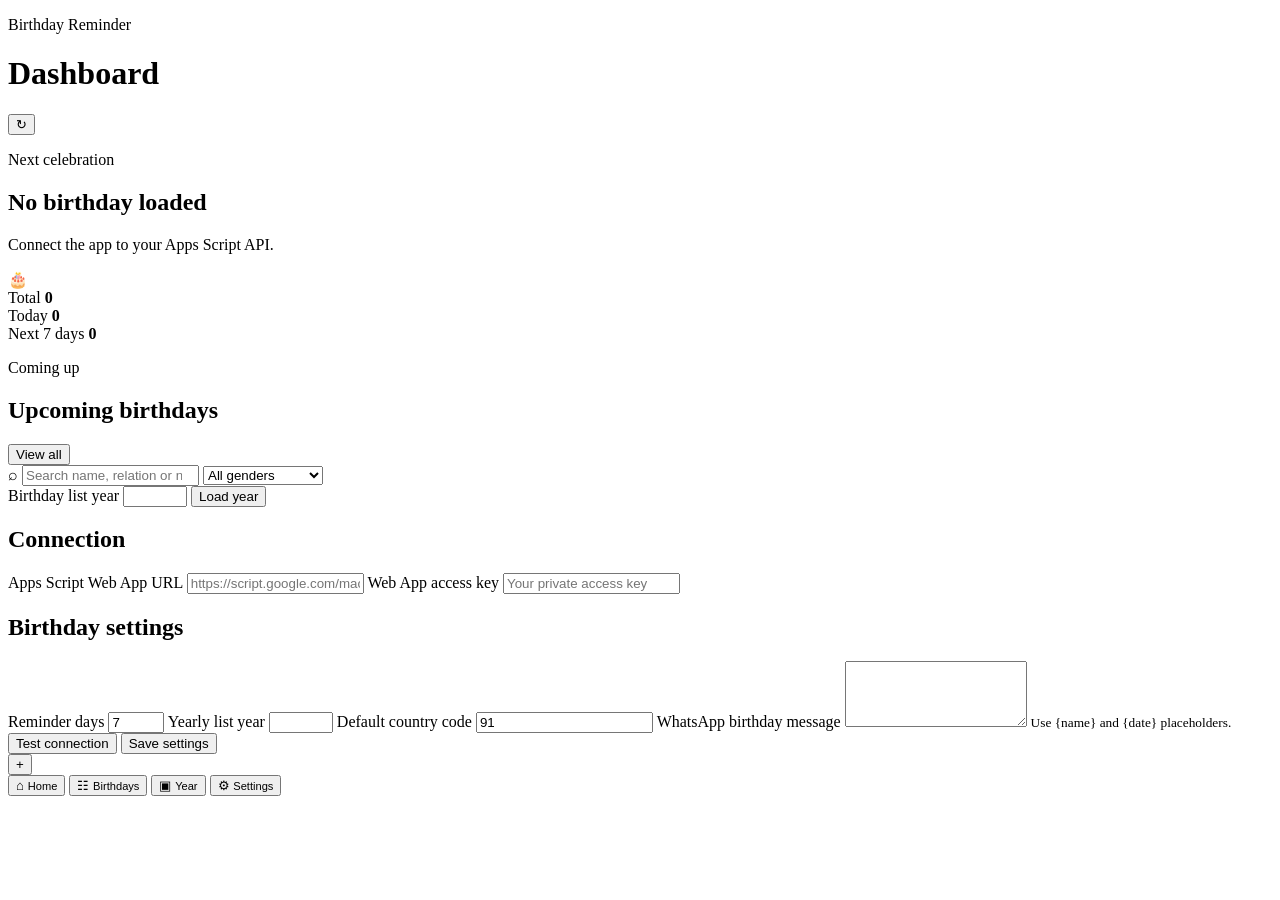
==== commit a176a94a: "restore" ====
--- a/index.html
+++ b/index.html
@@ -1,995 +1,496 @@
-<!DOCTYPE html>
+<!doctype html>
 <html lang="en">
 <head>
-    <meta charset="UTF-8">
-    <meta name="viewport" content="width=device-width, initial-scale=1, viewport-fit=cover">
-    <meta name="description" content="A simple digital Naam Jaap and mantra counter with Google Sheets synchronization.">
-    <meta name="theme-color" content="#ff6f00">
-    <meta name="mobile-web-app-capable" content="yes">
-    <meta name="apple-mobile-web-app-capable" content="yes">
-    <meta name="apple-mobile-web-app-status-bar-style" content="default">
-
-    <title>Naam Jaap Counter v2.9.14</title>
-
-    <link rel="manifest" href="manifest.json">
-    <link rel="icon" href="icon-192.png?v=2914" sizes="192x192">
-    <link rel="apple-touch-icon" href="icon-192.png?v=2914">
-    <link rel="stylesheet" href="style.css?v=2914">
-    <link rel="stylesheet" href="mala-goal.css?v=2914">
-    <link rel="stylesheet" href="background-music.css?v=2914">
-    <script src="https://accounts.google.com/gsi/client" async defer></script>
-
-    <style>
-        a.primary-btn {
-            display: flex;
-            align-items: center;
-            justify-content: center;
-            text-decoration: none;
-            box-sizing: border-box;
-        }
-
-        .bhajan-modal[hidden] {
-            display: none;
-        }
-
-        .bhajan-modal {
-            position: fixed;
-            inset: 0;
-            z-index: 10050;
-            display: flex;
-            align-items: flex-end;
-            justify-content: center;
-            padding: 0;
-        }
-
-        .bhajan-modal-overlay {
-            position: absolute;
-            inset: 0;
-            background: rgba(0, 0, 0, 0.58);
-            -webkit-backdrop-filter: blur(2px);
-            backdrop-filter: blur(2px);
-        }
-
-        .bhajan-modal-box {
-            position: relative;
-            z-index: 1;
-            width: min(100%, 540px);
-            max-height: min(82vh, 620px);
-            overflow-y: auto;
-            padding: 12px 18px calc(18px + env(safe-area-inset-bottom));
-            border-radius: 24px 24px 0 0;
-            background: #ffffff;
-            box-shadow: 0 -14px 42px rgba(0, 0, 0, 0.28);
-            animation: bhajanSheetUp 0.24s ease-out;
-            box-sizing: border-box;
-        }
-
-        .bhajan-modal-handle {
-            width: 48px;
-            height: 5px;
-            margin: 0 auto 18px;
-            border-radius: 999px;
-            background: #d5d5d5;
-        }
-
-        .bhajan-modal-box h3 {
-            margin: 0 0 6px;
-            text-align: center;
-        }
-
-        .bhajan-modal-intro {
-            margin: 0 0 18px;
-            text-align: center;
-            color: #666666;
-            line-height: 1.5;
-        }
-
-        .bhajan-option {
-            display: flex;
-            align-items: center;
-            gap: 14px;
-            width: 100%;
-            min-height: 72px;
-            margin-bottom: 12px;
-            padding: 12px 15px;
-            border: 1px solid #e4e4e4;
-            border-radius: 16px;
-            background: #ffffff;
-            color: #222222;
-            text-decoration: none;
-            box-sizing: border-box;
-            touch-action: manipulation;
-        }
-
-        .bhajan-option:hover {
-            border-color: #ffb36b;
-            background: #fff8f1;
-        }
-
-        .bhajan-option:active {
-            transform: scale(0.985);
-        }
-
-        .bhajan-option:focus-visible {
-            outline: 3px solid rgba(255, 111, 0, 0.28);
-            outline-offset: 2px;
-        }
-
-        .bhajan-option-icon {
-            display: grid;
-            width: 46px;
-            height: 46px;
-            flex: 0 0 46px;
-            place-items: center;
-            border-radius: 50%;
-            background: #f3f3f3;
-            font-size: 23px;
-        }
-
-        .bhajan-option-copy {
-            min-width: 0;
-        }
-
-        .bhajan-option strong,
-        .bhajan-option small {
-            display: block;
-        }
-
-        .bhajan-option strong {
-            font-size: 1rem;
-        }
-
-        .bhajan-option small {
-            margin-top: 4px;
-            color: #737373;
-            line-height: 1.35;
-        }
-
-        .bhajan-modal-close {
-            margin-top: 4px;
-        }
-
-        @keyframes bhajanSheetUp {
-            from {
-                transform: translateY(100%);
-                opacity: 0.65;
-            }
-
-            to {
-                transform: translateY(0);
-                opacity: 1;
-            }
-        }
-
-        @media (min-width: 700px) {
-            .bhajan-modal {
-                align-items: center;
-                padding: 20px;
-            }
-
-            .bhajan-modal-box {
-                border-radius: 24px;
-                padding-bottom: 20px;
-            }
-        }
-
-        @media (prefers-reduced-motion: reduce) {
-            .bhajan-modal-box {
-                animation: none;
-            }
-        }
-
-        .more-apps-card {
-            overflow: hidden;
-        }
-
-        .more-apps-heading {
-            margin-bottom: 12px;
-        }
-
-        .related-app-link {
-            display: grid;
-            grid-template-columns: 52px minmax(0, 1fr) auto;
-            align-items: center;
-            gap: 13px;
-            min-height: 82px;
-            padding: 14px;
-            border: 1px solid #ffd2ad;
-            border-radius: 18px;
-            background: linear-gradient(135deg, #fff8f1 0%, #ffffff 72%);
-            color: inherit;
-            text-decoration: none;
-            box-sizing: border-box;
-            transition:
-                transform 0.16s ease,
-                border-color 0.16s ease,
-                box-shadow 0.16s ease;
-        }
-
-        .related-app-link:hover,
-        .related-app-link:focus-visible {
-            transform: translateY(-2px);
-            border-color: #ffad66;
-            box-shadow: 0 10px 26px rgba(255, 111, 0, 0.12);
-            outline: none;
-        }
-
-        .related-app-link:active {
-            transform: scale(0.99);
-        }
-
-        .related-app-icon {
-            display: grid;
-            width: 52px;
-            height: 52px;
-            place-items: center;
-            border-radius: 16px;
-            background: #ff6f00;
-            color: #ffffff;
-            font-size: 25px;
-            box-shadow: 0 6px 16px rgba(255, 111, 0, 0.18);
-        }
-
-        .related-app-copy {
-            min-width: 0;
-        }
-
-        .related-app-copy strong,
-        .related-app-copy span {
-            display: block;
-        }
-
-        .related-app-copy strong {
-            margin-bottom: 4px;
-            font-size: 1rem;
-        }
-
-        .related-app-copy span {
-            color: #6f6f6f;
-            font-size: 0.86rem;
-            line-height: 1.4;
-        }
-
-        .related-app-arrow {
-            color: #ff6f00;
-            font-size: 24px;
-            font-weight: 800;
-            line-height: 1;
-        }
-
-        @media (max-width: 420px) {
-            .related-app-link {
-                grid-template-columns: 46px minmax(0, 1fr) auto;
-                gap: 10px;
-                padding: 12px;
-            }
-
-            .related-app-icon {
-                width: 46px;
-                height: 46px;
-                border-radius: 14px;
-                font-size: 22px;
-            }
-
-            .related-app-copy span {
-                font-size: 0.8rem;
-            }
-        }
-
-</style>
+  <meta charset="utf-8">
+  <meta
+    name="viewport"
+    content="width=device-width, initial-scale=1, viewport-fit=cover"
+  >
+  <meta
+    name="theme-color"
+    content="#0d47a1"
+  >
+  <meta
+    name="description"
+    content="Birthday Reminder Web App"
+  >
+
+  <title>Birthday Reminder</title>
+
+  <link
+    rel="manifest"
+    href="manifest.webmanifest"
+  >
+  <link
+    rel="icon"
+    href="icons/icon-192.png"
+  >
+  <link
+    rel="apple-touch-icon"
+    href="icons/icon-192.png"
+  >
+  <link
+    rel="stylesheet"
+    href="assets/style.css"
+  >
 </head>
+
 <body>
-    <section id="authGate" class="auth-gate" aria-labelledby="authTitle">
-        <div class="auth-card">
-            <div class="auth-mark" aria-hidden="true">ॐ</div>
-            <p class="eyebrow">Secure Sync</p>
-            <h1 id="authTitle">Naam Jaap Counter</h1>
-            <p class="auth-intro">Sign in with Google to keep activity linked to a verified account and a pseudonymous device key.</p>
-            <div id="googleSignInButton" class="google-signin-button"></div>
-            <button id="continueOfflineBtn" class="secondary-btn full-width" type="button" hidden>Continue Offline</button>
-            <div id="authLoading" class="auth-loading" hidden>
-                <span class="spinner" aria-hidden="true"></span>
-                <span>Verifying…</span>
-            </div>
-            <p id="authMessage" class="auth-message" data-type="info">Loading secure sign-in…</p>
-            <p class="auth-message" data-type="info">Mobile: open this site directly in Chrome or Safari. Google Sign-In does not work inside WhatsApp and other embedded browsers.</p>
-            <div class="privacy-note">
-                <strong>Privacy:</strong> The app stores your verified Google account ID, name, email, login times, a hashed device key, and jaap activity. It never stores your Google password or client secret.
-            </div>
-        </div>
-    </section>
-
-    <div id="appRoot" hidden>
-        <header class="app-header">
-            <div class="header-brand">
-                <div class="brand-mark" aria-hidden="true">ॐ</div>
-                <div>
-                    <h1>Naam Jaap Counter</h1>
-                    <p id="connectionText" class="connection-text">Signed in — connecting…</p>
-                </div>
-            </div>
-            <button id="accountButton" class="account-chip" type="button" aria-label="Open account settings">
-                <span class="account-initial" data-user-initial>G</span>
-                <span class="account-chip-copy">
-                    <span class="account-chip-name" data-user-name>Google User</span>
-                    <span class="account-chip-status" data-local-profile-status>Naam Jaap • Trusted Device</span>
-                </span>
+  <div class="app-shell">
+    <header class="topbar">
+      <div>
+        <p class="eyebrow">Birthday Reminder</p>
+        <h1 id="pageTitle">Dashboard</h1>
+      </div>
+
+      <div class="top-actions">
+        <button
+          class="icon-button"
+          id="installButton"
+          type="button"
+          title="Install app"
+          hidden
+        >
+          ⬇
+        </button>
+
+        <button
+          class="icon-button"
+          id="refreshButton"
+          type="button"
+          title="Refresh"
+        >
+          ↻
+        </button>
+      </div>
+    </header>
+
+    <main class="content">
+      <section
+        id="connectionBanner"
+        class="connection-banner"
+        hidden
+      ></section>
+
+      <section
+        id="dashboardView"
+        class="view is-active"
+      >
+        <div class="hero-card">
+          <div>
+            <p class="hero-kicker">Next celebration</p>
+            <h2 id="nextBirthdayName">
+              No birthday loaded
+            </h2>
+            <p id="nextBirthdayMeta">
+              Connect the app to your Apps Script API.
+            </p>
+          </div>
+
+          <div class="hero-cake">
+            🎂
+          </div>
+        </div>
+
+        <div class="stats-grid">
+          <article class="stat-card">
+            <span>Total</span>
+            <strong id="totalCount">0</strong>
+          </article>
+
+          <article class="stat-card today">
+            <span>Today</span>
+            <strong id="todayCount">0</strong>
+          </article>
+
+          <article class="stat-card upcoming">
+            <span id="upcomingLabel">Next 7 days</span>
+            <strong id="upcomingCount">0</strong>
+          </article>
+        </div>
+
+        <div class="section-heading">
+          <div>
+            <p class="eyebrow">Coming up</p>
+            <h2>Upcoming birthdays</h2>
+          </div>
+
+          <button
+            class="text-button"
+            data-nav="birthdays"
+            type="button"
+          >
+            View all
+          </button>
+        </div>
+
+        <div
+          id="upcomingList"
+          class="card-list"
+        ></div>
+      </section>
+
+      <section
+        id="birthdaysView"
+        class="view"
+      >
+        <div class="toolbar">
+          <label class="search-box">
+            <span>⌕</span>
+            <input
+              id="birthdaySearch"
+              type="search"
+              placeholder="Search name, relation or number"
+            >
+          </label>
+
+          <select id="genderFilter">
+            <option value="">All genders</option>
+            <option value="Male">Male</option>
+            <option value="Female">Female</option>
+            <option value="Other">Other</option>
+            <option value="Prefer not to say">
+              Prefer not to say
+            </option>
+          </select>
+        </div>
+
+        <div
+          id="birthdayList"
+          class="card-list"
+        ></div>
+      </section>
+
+      <section
+        id="yearlyView"
+        class="view"
+      >
+        <div class="toolbar yearly-toolbar">
+          <label>
+            <span class="field-label">Birthday list year</span>
+            <input
+              id="yearInput"
+              type="number"
+              min="1900"
+              max="2200"
+            >
+          </label>
+
+          <button
+            class="primary-button"
+            id="loadYearButton"
+            type="button"
+          >
+            Load year
+          </button>
+        </div>
+
+        <div
+          id="yearlyList"
+          class="year-groups"
+        ></div>
+      </section>
+
+      <section
+        id="settingsView"
+        class="view"
+      >
+        <form
+          id="settingsForm"
+          class="settings-card"
+        >
+          <h2>Connection</h2>
+
+          <label>
+            <span class="field-label">
+              Apps Script Web App URL
+            </span>
+            <input
+              id="apiUrlInput"
+              type="url"
+              placeholder="https://script.google.com/macros/s/.../exec"
+              required
+            >
+          </label>
+
+          <label>
+            <span class="field-label">
+              Web App access key
+            </span>
+            <input
+              id="apiKeyInput"
+              type="password"
+              placeholder="Your private access key"
+              required
+            >
+          </label>
+
+          <h2>Birthday settings</h2>
+
+          <label>
+            <span class="field-label">
+              Reminder days
+            </span>
+            <input
+              id="reminderDaysInput"
+              type="number"
+              min="0"
+              max="365"
+              value="7"
+            >
+          </label>
+
+          <label>
+            <span class="field-label">
+              Yearly list year
+            </span>
+            <input
+              id="settingsYearInput"
+              type="number"
+              min="1900"
+              max="2200"
+            >
+          </label>
+
+          <label>
+            <span class="field-label">
+              Default country code
+            </span>
+            <input
+              id="countryCodeInput"
+              type="text"
+              value="91"
+              maxlength="4"
+            >
+          </label>
+
+          <label>
+            <span class="field-label">
+              WhatsApp birthday message
+            </span>
+            <textarea
+              id="whatsappMessageInput"
+              rows="4"
+              maxlength="500"
+            ></textarea>
+            <small>
+              Use {name} and {date} placeholders.
+            </small>
+          </label>
+
+          <div class="form-actions">
+            <button
+              class="secondary-button"
+              id="testConnectionButton"
+              type="button"
+            >
+              Test connection
             </button>
-        </header>
-
-        <div id="offlineBanner" class="offline-banner" hidden>
-            <span id="offlineBannerText">Offline mode is active. New counts are saved on this device.</span>
-            <button id="reconnectBtn" class="banner-action" type="button" hidden>Sign in to Sync</button>
-        </div>
-
-        <main class="app-shell">
-            <section id="dashboardView" class="view active" data-view="dashboard" aria-labelledby="dashboardTitle">
-                <h2 id="dashboardTitle" class="sr-only">Dashboard</h2>
-
-                <section class="card clock-card" aria-label="Current date and time">
-                    <div class="clock-icon" aria-hidden="true">◷</div>
-                    <div class="clock-copy">
-                        <p id="currentDate" class="clock-date">Loading date…</p>
-                        <strong id="currentTime" class="clock-time">--:--:--</strong>
-                        <p id="currentTimezone" class="clock-timezone">Device local time</p>
-                    </div>
-                </section>
-
-                <section class="card counter-card">
-                    <p class="eyebrow">Selected Mantra</p>
-                    <h3 id="mantra" class="mantra-text">ॐ नमः शिवाय</h3>
-
-                    <div class="inline-mantra-picker">
-                        <label for="mantraSelect">Change Mantra</label>
-                        <select id="mantraSelect" aria-label="Choose mantra">
-                            <option value="ॐ नमः शिवाय">ॐ नमः शिवाय</option>
-                            <option value="ॐ गं गणपतये नमः">ॐ गं गणपतये नमः</option>
-                            <option value="श्री राम जय राम जय जय राम">श्री राम जय राम जय जय राम</option>
-                            <option value="ॐ नमो भगवते वासुदेवाय">ॐ नमो भगवते वासुदेवाय</option>
-                            <option value="हरे कृष्ण हरे कृष्ण">हरे कृष्ण हरे कृष्ण</option>
-                            <option value="राधा राधा">राधा राधा</option>
-                        </select>
-                    </div>
-
-                    <div id="counter" class="counter" aria-live="polite">0</div>
-
-                    <button id="tapBtn" class="tap-btn" type="button" aria-label="Add one jaap count">
-                        <span class="tap-value">+1</span>
-                        <span class="tap-label">Tap to count</span>
-                    </button>
-                </section>
-
-                <section class="stats" aria-label="Jaap statistics">
-                    <article class="stat-card">
-                        <span>Selected Mantra Today</span>
-                        <strong id="today">0</strong>
-                    </article>
-                    <article class="stat-card">
-                        <span>Selected Mantra Lifetime</span>
-                        <strong id="lifetime">0</strong>
-                    </article>
-                </section>
-
-                <section class="card mala-card" aria-labelledby="malaTitle">
-                    <div class="section-heading-row">
-                        <div>
-                            <p class="eyebrow">Selected Mantra</p>
-                            <h3 id="malaTitle">Selected Mantra Mala Progress</h3>
-                        </div>
-                        <strong id="malaProgressText" class="mala-progress-text">0 / 108</strong>
-                    </div>
-                    <div class="progress-track mala-progress-track" role="progressbar" aria-label="Selected mantra current mala progress" aria-valuemin="0" aria-valuemax="108" aria-valuenow="0">
-                        <div id="malaProgress" class="progress-fill mala-progress-fill"></div>
-                    </div>
-                    <div class="mala-stats">
-                        <div>
-                            <span>Selected Mantra — Today Malas</span>
-                            <strong id="todayMalas">0</strong>
-                        </div>
-                        <div>
-                            <span>Selected Mantra — Lifetime Malas</span>
-                            <strong id="lifetimeMalas">0</strong>
-                        </div>
-                    </div>
-                </section>
-
-                <section class="card target-card goal-card" aria-labelledby="dailyMalaGoalTitle">
-                    <div class="section-heading-row">
-                        <div>
-                            <p class="eyebrow">Selected Mantra</p>
-                            <h3 id="dailyMalaGoalTitle">Daily Mala Goal</h3>
-                        </div>
-                        <strong id="targetPercent" class="target-percent">0%</strong>
-                    </div>
-
-                    <div class="goal-summary-row">
-                        <strong class="goal-count">
-                            <span id="targetCurrent">0</span>
-                            <span aria-hidden="true">/</span>
-                            <span id="targetTotal">1</span>
-                            <small>माला</small>
-                        </strong>
-                        <span id="goalMantraLabel" class="goal-mantra-label">ॐ नमः शिवाय</span>
-                    </div>
-
-                    <div class="progress-track" role="progressbar" aria-label="Daily mala goal progress" aria-valuemin="0" aria-valuemax="100" aria-valuenow="0">
-                        <div id="targetProgress" class="progress-fill"></div>
-                    </div>
-
-                    <p id="goalJaapText" class="goal-jaap-text">0 / 108 जाप</p>
-                    <p id="goalRemaining" class="goal-remaining">Remaining: 1 माला</p>
-                </section>
-
-                <section class="card bhajan-card" aria-labelledby="bhajanOptionsTitle">
-                    <p class="eyebrow">Devotional Audio</p>
-                    <h3 id="bhajanOptionsTitle">भजन सुनें</h3>
-                    <p class="field-help">
-                        YouTube या YouTube Music में भजन सुनने के लिए विकल्प चुनें।
-                    </p>
-                    <button
-                        id="openBhajanOptions"
-                        class="primary-btn full-width"
-                        type="button"
-                        aria-haspopup="dialog"
-                        aria-controls="bhajanOptionModal"
-                        aria-expanded="false"
-                    >
-                        🎵 भजन सुनने का विकल्प चुनें
-                    </button>
-                </section>
-
-                                <section class="card share-card" aria-labelledby="shareAppTitle">
-                    <p class="eyebrow">Invite Others</p>
-
-                    <h3 id="shareAppTitle">Naam Jaap Counter Share करें</h3>
-
-                    <p class="field-help">
-                        अपने परिवार और मित्रों के साथ यह devotional app share करें।
-                    </p>
-
-                    <button
-                        id="shareAppBtn"
-                        class="primary-btn full-width"
-                        type="button"
-                        aria-label="Share Naam Jaap Counter"
-                    >
-                        📤 Social Media पर Share करें
-                    </button>
-
-                    <p
-                        id="shareAppStatus"
-                        class="field-help"
-                        data-type="info"
-                        aria-live="polite"
-                    ></p>
-                </section>
-
-                <section class="card action-buttons" aria-label="Reset counter actions">
-                    <button id="resetTodayBtn" class="secondary-btn" type="button">Reset This Mantra Today</button>
-                    <button id="resetAllBtn" class="danger-btn" type="button">Reset This Mantra Lifetime</button>
-                </section>
-            </section>
-
-            <section id="historyView" class="view" data-view="history" aria-labelledby="historyTitle" hidden>
-                <div class="page-heading">
-                    <div>
-                        <p class="eyebrow">Google Sheets</p>
-                        <h2 id="historyTitle">Jaap History</h2>
-                    </div>
-                    <button id="refreshHistoryBtn" class="icon-btn" type="button" aria-label="Refresh history">↻</button>
-                </div>
-
-                <section id="historySummary" class="stats history-summary" aria-label="History summary">
-                    <article class="stat-card">
-                        <span>Entries</span>
-                        <strong id="historyEntries">0</strong>
-                    </article>
-                    <article class="stat-card">
-                        <span>Added</span>
-                        <strong id="historyAdded">0</strong>
-                    </article>
-                </section>
-
-                <div id="historyLoading" class="state-card" hidden>
-                    <span class="spinner" aria-hidden="true"></span>
-                    <p>Loading history…</p>
-                </div>
-
-                <div id="historyEmpty" class="state-card" hidden>
-                    <div class="state-icon" aria-hidden="true">🕉️</div>
-                    <h3>No history found</h3>
-                    <p>Your jaap activity will appear here after counting.</p>
-                </div>
-
-                <div id="historyError" class="state-card error-state" hidden>
-                    <div class="state-icon" aria-hidden="true">!</div>
-                    <h3>History could not be loaded</h3>
-                    <p id="historyErrorText">Please check your connection and try again.</p>
-                    <button id="retryHistoryBtn" class="secondary-btn" type="button">Try Again</button>
-                </div>
-
-                <div id="historyList" class="history-list" aria-live="polite"></div>
-            </section>
-
-            <section id="settingsView" class="view" data-view="settings" aria-labelledby="settingsTitle" hidden>
-                <div class="page-heading">
-                    <div>
-                        <p class="eyebrow">Preferences</p>
-                        <h2 id="settingsTitle">Settings</h2>
-                    </div>
-                </div>
-
-                <section class="card settings-card">
-                    <div class="setting-row">
-                        <div>
-                            <label for="voiceEnabled">Voice Support</label>
-                            <p>Allow the browser to speak the selected mantra.</p>
-                        </div>
-                        <label class="switch">
-                            <input id="voiceEnabled" type="checkbox">
-                            <span class="switch-slider"></span>
-                        </label>
-                    </div>
-
-                    <div class="setting-row">
-                        <div>
-                            <label for="autoSpeakEnabled">Auto Speak</label>
-                            <p>Speak the mantra automatically after each successful count.</p>
-                        </div>
-                        <label class="switch">
-                            <input id="autoSpeakEnabled" type="checkbox">
-                            <span class="switch-slider"></span>
-                        </label>
-                    </div>
-
-                    <div class="setting-field">
-                        <label for="voiceSelect">Voice</label>
-                        <select id="voiceSelect">
-                            <option value="">Automatic Hindi voice</option>
-                        </select>
-                        <p id="voiceHelp" class="field-help">Voice availability depends on your device and browser.</p>
-                    </div>
-
-                    <button id="testVoiceBtn" class="secondary-btn full-width" type="button">Test Selected Voice</button>
-                </section>
-
-                <section class="card background-music-card" aria-labelledby="backgroundMusicTitle">
-                    <div class="section-heading-row music-heading-row">
-                        <div>
-                            <p class="eyebrow">Peaceful Audio</p>
-                            <h3 id="backgroundMusicTitle">Background Temple Music</h3>
-                        </div>
-                        <label class="switch" aria-label="Enable background temple music">
-                            <input id="backgroundMusicEnabled" type="checkbox">
-                            <span class="switch-slider"></span>
-                        </label>
-                    </div>
-
-                    <div class="setting-field music-volume-field">
-                        <div class="music-volume-label-row">
-                            <label for="backgroundMusicVolume">Music Volume</label>
-                            <strong id="backgroundMusicVolumeText">20%</strong>
-                        </div>
-                        <input
-                            id="backgroundMusicVolume"
-                            class="music-volume-slider"
-                            type="range"
-                            min="0"
-                            max="100"
-                            step="1"
-                            value="20"
-                        >
-                    </div>
-
-                    <button id="backgroundMusicPlayPause" class="secondary-btn full-width" type="button">
-                        ▶ Start Music
-                    </button>
-                    <p id="backgroundMusicStatus" class="field-help music-status" data-type="info">
-                        Music is off. Tap Start Music to begin.
-                    </p>
-                    <p class="field-help">
-                        Browser autoplay rules require one tap before music can start. Music becomes softer while mantra voice is speaking.
-                    </p>
-                </section>
-
-                <section class="card goal-settings-card" aria-labelledby="malaGoalSettingsTitle">
-                    <p class="eyebrow">Selected Mantra</p>
-                    <h3 id="malaGoalSettingsTitle">Set Daily Mala Goal</h3>
-                    <p class="goal-selected-mantra">
-                        Goal for: <strong id="goalSettingsMantra">ॐ नमः शिवाय</strong>
-                    </p>
-
-                    <div class="goal-quick-options" aria-label="Quick mala goal options">
-                        <button class="goal-quick-btn" type="button" data-goal-malas="1">1 माला</button>
-                        <button class="goal-quick-btn" type="button" data-goal-malas="5">5 माला</button>
-                        <button class="goal-quick-btn" type="button" data-goal-malas="11">11 माला</button>
-                        <button class="goal-quick-btn" type="button" data-goal-malas="21">21 माला</button>
-                    </div>
-
-                    <form id="malaGoalForm" class="mala-goal-form">
-                        <label for="malaGoalInput">Daily goal in malas</label>
-                        <div class="mala-goal-input-row">
-                            <input
-                                id="malaGoalInput"
-                                type="number"
-                                min="1"
-                                max="10000"
-                                step="1"
-                                inputmode="numeric"
-                                value="1"
-                                required
-                            >
-                            <button id="saveMalaGoalBtn" class="primary-btn" type="submit">Save Goal</button>
-                        </div>
-                    </form>
-
-                    <p id="malaGoalHelp" class="field-help" data-type="info">
-                        1 माला = 108 जाप। हर Google user और हर mantra का goal अलग रहेगा।
-                    </p>
-                </section>
-
-                <section class="card custom-mantra-card" aria-labelledby="customMantraTitle">
-                    <p class="eyebrow">My Mantras</p>
-                    <h3 id="customMantraTitle">Add Your Own Mantra</h3>
-                    <p class="field-help">MP3 की जरूरत नहीं है। Browser Hindi voice mantra text बोलेगी।</p>
-
-                    <form id="customMantraForm" class="custom-mantra-form">
-                        <label for="customMantraInput">Mantra text</label>
-                        <div class="custom-mantra-input-row">
-                            <input
-                                id="customMantraInput"
-                                type="text"
-                                maxlength="120"
-                                autocomplete="off"
-                                placeholder="जैसे: जय श्री कृष्ण"
-                            >
-                            <button id="addCustomMantraBtn" class="primary-btn" type="submit">Add</button>
-                        </div>
-                    </form>
-
-                    <p id="customMantraHelp" class="field-help" data-type="info">
-                        Custom mantra की counting भी अलग daily, lifetime और mala count में रहेगी।
-                    </p>
-
-                    <div id="customMantraList" class="custom-mantra-list" aria-live="polite"></div>
-                </section>
-
-                <section class="card reminder-card" aria-labelledby="reminderTitle">
-                    <div class="section-heading-row reminder-heading">
-                        <div>
-                            <p class="eyebrow">Jaap Reminder</p>
-                            <h3 id="reminderTitle">Daily Reminder</h3>
-                        </div>
-                        <label class="switch" aria-label="Enable daily reminder">
-                            <input id="reminderEnabled" type="checkbox">
-                            <span class="switch-slider"></span>
-                        </label>
-                    </div>
-
-                    <div class="setting-field">
-                        <label for="reminderTime">Reminder Time</label>
-                        <input id="reminderTime" type="time" value="06:00">
-                    </div>
-
-                    <div class="setting-field">
-                        <label for="reminderLabel">Reminder Message</label>
-                        <input id="reminderLabel" type="text" maxlength="80" value="समय हो गया है—नाम जप करें।">
-                    </div>
-
-                    <div class="setting-field">
-                        <label for="reminderToneSelect">Alarm Tone</label>
-                        <select id="reminderToneSelect">
-                            <option value="temple-bell">Temple Bell — devotional</option>
-                            <option value="morning-chime">Morning Chime — soft</option>
-                        </select>
-                    </div>
-
-                    <div class="setting-field">
-                        <div class="music-volume-label-row">
-                            <label for="reminderToneVolume">Alarm Tone Volume</label>
-                            <strong id="reminderToneVolumeText">75%</strong>
-                        </div>
-                        <input
-                            id="reminderToneVolume"
-                            class="music-volume-slider"
-                            type="range"
-                            min="0"
-                            max="100"
-                            step="1"
-                            value="75"
-                            aria-label="Alarm tone volume"
-                        >
-                    </div>
-
-                    <p id="reminderStatus" class="reminder-status">Reminder is off.</p>
-
-                    <div class="reminder-actions">
-                        <button id="enableNotificationsBtn" class="secondary-btn" type="button">Enable Notifications</button>
-                        <button id="testReminderBtn" class="secondary-btn" type="button">Test Alarm & Notification</button>
-                        <button id="addCalendarBtn" class="primary-btn" type="button">Add to Phone Calendar</button>
-                    </div>
-
-                    <p class="field-help reminder-help">Choose Temple Bell or Morning Chime. The selected alarm tone plays while this app/PWA is open. Tap Test Alarm once after opening the app. When the app is fully closed, use Phone Calendar for the most reliable system alarm.</p>
-                </section>
-
-                <section class="card account-card">
-                    <div class="account-profile">
-                        <span class="account-avatar" data-user-initial>G</span>
-                        <div>
-                            <p class="eyebrow">Signed-in Account</p>
-                            <h3 data-user-name>Google User</h3>
-                            <p class="account-local-status" data-local-profile-status>Naam Jaap • Trusted Device</p>
-                            <p data-user-email></p>
-                            <p id="accountDeviceKey" class="device-key">Registered device</p>
-                        </div>
-                    </div>
-                    <p class="field-help">The device key is a server-side hash. The raw browser device ID is not stored in Google Sheets.</p>
-                    <button id="signOutBtn" class="secondary-btn full-width" type="button">Sign Out</button>
-                </section>
-
-                <section class="card install-card">
-                    <div>
-                        <p class="eyebrow">Progressive Web App</p>
-                        <h3>Install Naam Jaap Counter</h3>
-                        <p id="installHelp">Install it on your phone for an app-like experience.</p>
-                    </div>
-                    <button id="installAppBtn" class="primary-btn" type="button" hidden>Install App</button>
-                </section>
-
-
-                <section class="card more-apps-card" aria-labelledby="moreAppsTitle">
-                    <div class="more-apps-heading">
-                        <p class="eyebrow">More Apps</p>
-                        <h3 id="moreAppsTitle">Explore More</h3>
-                    </div>
-
-                    <a
-                        class="related-app-link"
-                        href="https://parmjee2026.github.io/Birthday-Reminder-Web-App/"
-                        target="_blank"
-                        rel="noopener noreferrer"
-                        aria-label="Open Birthday Reminder web app"
-                    >
-                        <span class="related-app-icon" aria-hidden="true">🎂</span>
-
-                        <span class="related-app-copy">
-                            <strong>Birthday Reminder</strong>
-                            <span>Privately check upcoming birthdays and create birthday wishes.</span>
-                        </span>
-
-                        <span class="related-app-arrow" aria-hidden="true">→</span>
-                    </a>
-                </section>
-
-                <section class="card about-card">
-                    <p class="eyebrow">About</p>
-                    <h3 id="aboutAppVersion">Naam Jaap Counter v2.9.14</h3>
-                    <p>Frontend: HTML, CSS and Vanilla JavaScript</p>
-                    <p>Backend: Google Apps Script and Google Sheets</p>
-                </section>
-            </section>
-        </main>
-
-        <button
-            id="backgroundMusicFloatingButton"
-            class="music-floating-button"
-            type="button"
-            aria-label="Start background temple music"
-            aria-pressed="false"
-            title="Background temple music"
-        >
-            <span id="backgroundMusicFloatingIcon" aria-hidden="true">🔇</span>
-        </button>
-
-        <nav class="bottom-nav" aria-label="Primary navigation">
-            <button id="dashboardTab" class="nav-btn active" type="button" data-target="dashboard" aria-current="page">
-                <span class="nav-icon" aria-hidden="true">▦</span>
-                <span>Dashboard</span>
+
+            <button
+              class="primary-button"
+              type="submit"
+            >
+              Save settings
             </button>
-            <button id="historyTab" class="nav-btn" type="button" data-target="history">
-                <span class="nav-icon" aria-hidden="true">↺</span>
-                <span>History</span>
-            </button>
-            <button id="settingsTab" class="nav-btn" type="button" data-target="settings">
-                <span class="nav-icon" aria-hidden="true">⚙</span>
-                <span>Settings</span>
-            </button>
-        </nav>
-    </div>
-
-
-    <div
-        id="bhajanOptionModal"
-        class="bhajan-modal"
-        role="dialog"
-        aria-modal="true"
-        aria-labelledby="bhajanModalTitle"
-        aria-describedby="bhajanModalDescription"
-        hidden
+          </div>
+        </form>
+      </section>
+    </main>
+
+    <button
+      class="fab"
+      id="addBirthdayButton"
+      type="button"
+      aria-label="Add birthday"
     >
-        <div class="bhajan-modal-overlay" data-close-bhajan-modal></div>
-
-        <div class="bhajan-modal-box">
-            <div class="bhajan-modal-handle" aria-hidden="true"></div>
-
-            <h3 id="bhajanModalTitle">भजन कहाँ सुनना है?</h3>
-            <p id="bhajanModalDescription" class="bhajan-modal-intro">
-                अपना पसंदीदा music option चुनें।
-            </p>
-
-            <a
-                class="bhajan-option"
-                href="https://www.youtube.com/@unique_collection2026/videos"
-                rel="noopener noreferrer"
-                data-bhajan-link
-            >
-                <span class="bhajan-option-icon" aria-hidden="true">▶️</span>
-                <span class="bhajan-option-copy">
-                    <strong>YouTube</strong>
-                    <small>हमारे channel के भजन videos खोलें</small>
-                </span>
-            </a>
-
-            <a
-                class="bhajan-option"
-                href="https://music.youtube.com/search?q=Unique%20Collection%202026%20Bhajan"
-                rel="noopener noreferrer"
-                data-bhajan-link
-            >
-                <span class="bhajan-option-icon" aria-hidden="true">🎵</span>
-                <span class="bhajan-option-copy">
-                    <strong>YouTube Music</strong>
-                    <small>YouTube Music में bhajan search खोलें</small>
-                </span>
-            </a>
-
-            <button
-                id="closeBhajanOptions"
-                class="secondary-btn full-width bhajan-modal-close"
-                type="button"
-            >
-                Cancel
-            </button>
-        </div>
-    </div>
-
-    <div id="toastRegion" class="toast-region" aria-live="polite" aria-atomic="true"></div>
-
-    <script src="config.js?v=2914"></script>
-    <script src="offline.js?v=2914"></script>
-    <script src="api.js?v=2914"></script>
-    <script src="auth.js?v=2914"></script>
-    <script src="trusted-device.js?v=2914"></script>
-    <script src="profile.js?v=2914"></script>
-    <script src="settings.js?v=2914"></script>
-    <script src="history.js?v=2914"></script>
-    <script src="ui.js?v=2914"></script>
-    <script src="reminder.js?v=2914"></script>
-    <script src="app.js?v=2914"></script>
-    <script src="custom-mantras.js?v=2914"></script>
-    <script src="ecosystem.js?v=2914"></script>
-    <script src="app-updates.js?v=2914"></script>
-    <script src="dashboard-polish.js?v=2914"></script>
-    <script src="mobile-ui-fix.js?v=2914"></script>
-    <audio id="templeBackgroundAudio" src="temple-music.mp3?v=2914" preload="none" loop></audio>
-    <audio id="reminderToneAudio" src="reminder-temple-bell.wav?v=2914" preload="auto" playsinline></audio>
-    <script src="background-music.js?v=2914"></script>
-
-    <script>
-        (() => {
-            const openButton = document.getElementById("openBhajanOptions");
-            const closeButton = document.getElementById("closeBhajanOptions");
-            const modal = document.getElementById("bhajanOptionModal");
-            const overlay = modal?.querySelector("[data-close-bhajan-modal]");
-            const optionLinks = modal?.querySelectorAll("[data-bhajan-link]") || [];
-            let previousActiveElement = null;
-
-            if (!openButton || !closeButton || !modal) {
-                return;
-            }
-
-            function openModal() {
-                previousActiveElement = document.activeElement;
-                modal.hidden = false;
-                openButton.setAttribute("aria-expanded", "true");
-                document.body.style.overflow = "hidden";
-
-                const firstOption = modal.querySelector("[data-bhajan-link]");
-                window.requestAnimationFrame(() => {
-                    firstOption?.focus();
-                });
-            }
-
-            function closeModal() {
-                modal.hidden = true;
-                openButton.setAttribute("aria-expanded", "false");
-                document.body.style.overflow = "";
-
-                if (previousActiveElement instanceof HTMLElement) {
-                    previousActiveElement.focus();
-                } else {
-                    openButton.focus();
-                }
-            }
-
-            openButton.addEventListener("click", openModal);
-            closeButton.addEventListener("click", closeModal);
-            overlay?.addEventListener("click", closeModal);
-
-            optionLinks.forEach((link) => {
-                link.addEventListener("click", () => {
-                    modal.hidden = true;
-                    openButton.setAttribute("aria-expanded", "false");
-                    document.body.style.overflow = "";
-                });
-            });
-
-            document.addEventListener("keydown", (event) => {
-                if (event.key === "Escape" && !modal.hidden) {
-                    closeModal();
-                }
-            });
-        })();
-    </script>
-    <script>
-    (() => {
-        const shareButton = document.getElementById("shareAppBtn");
-        const shareStatus = document.getElementById("shareAppStatus");
-
-        if (!shareButton) {
-            return;
-        }
-
-        const shareData = {
-            title: "Naam Jaap Counter",
-            text: "नाम जप, माला और daily goal track करने के लिए Naam Jaap Counter खोलें।",
-            url: "https://parmeshwarbtpl-rgb.github.io/japa-counter/"
-        };
-
-        async function copyShareLink() {
-            try {
-                await navigator.clipboard.writeText(shareData.url);
-
-                if (shareStatus) {
-                    shareStatus.textContent =
-                        "App link copy हो गया। अब इसे कहीं भी paste करके share करें।";
-                }
-            } catch (error) {
-                if (shareStatus) {
-                    shareStatus.textContent =
-                        "Share नहीं हो पाया। App link manually copy करें: " +
-                        shareData.url;
-                }
-            }
-        }
-
-        shareButton.addEventListener("click", async () => {
-            if (shareStatus) {
-                shareStatus.textContent = "";
-            }
-
-            try {
-                if (navigator.share) {
-                    await navigator.share(shareData);
-
-                    if (shareStatus) {
-                        shareStatus.textContent = "App successfully share किया गया।";
-                    }
-
-                    return;
-                }
-
-                await copyShareLink();
-            } catch (error) {
-                // User ने share panel बंद किया है तो error message न दिखाएँ।
-                if (error?.name === "AbortError") {
-                    return;
-                }
-
-                await copyShareLink();
-            }
-        });
-    })();
-</script>
+      +
+    </button>
+
+    <nav class="bottom-nav">
+      <button
+        class="nav-item is-active"
+        data-nav="dashboard"
+        type="button"
+      >
+        <span>⌂</span>
+        <small>Home</small>
+      </button>
+
+      <button
+        class="nav-item"
+        data-nav="birthdays"
+        type="button"
+      >
+        <span>☷</span>
+        <small>Birthdays</small>
+      </button>
+
+      <button
+        class="nav-item"
+        data-nav="yearly"
+        type="button"
+      >
+        <span>▣</span>
+        <small>Year</small>
+      </button>
+
+      <button
+        class="nav-item"
+        data-nav="settings"
+        type="button"
+      >
+        <span>⚙</span>
+        <small>Settings</small>
+      </button>
+    </nav>
+  </div>
+
+  <dialog id="birthdayDialog">
+    <form
+      id="birthdayForm"
+      method="dialog"
+      class="dialog-card"
+    >
+      <div class="dialog-header">
+        <div>
+          <p class="eyebrow">Birthday record</p>
+          <h2 id="dialogTitle">Add birthday</h2>
+        </div>
+
+        <button
+          class="icon-button close-button"
+          id="closeDialogButton"
+          type="button"
+        >
+          ×
+        </button>
+      </div>
+
+      <input
+        id="recordIdInput"
+        type="hidden"
+      >
+
+      <div class="form-grid">
+        <label class="full">
+          <span class="field-label">Name *</span>
+          <input
+            id="nameInput"
+            type="text"
+            maxlength="100"
+            required
+          >
+        </label>
+
+        <label>
+          <span class="field-label">Gender *</span>
+          <select
+            id="genderInput"
+            required
+          >
+            <option value="">Select</option>
+            <option value="Male">Male</option>
+            <option value="Female">Female</option>
+            <option value="Other">Other</option>
+            <option value="Prefer not to say">
+              Prefer not to say
+            </option>
+          </select>
+        </label>
+
+        <label>
+          <span class="field-label">DOB *</span>
+          <input
+            id="dobInput"
+            type="date"
+            required
+          >
+        </label>
+
+        <label>
+          <span class="field-label">Mobile</span>
+          <input
+            id="mobileInput"
+            type="tel"
+            maxlength="30"
+          >
+        </label>
+
+        <label>
+          <span class="field-label">
+            WhatsApp Number
+          </span>
+          <input
+            id="whatsappInput"
+            type="tel"
+            maxlength="30"
+          >
+        </label>
+
+        <label>
+          <span class="field-label">Relation</span>
+          <input
+            id="relationInput"
+            type="text"
+          >
+        </label>
+
+        <label>
+          <span class="field-label">Email</span>
+          <input
+            id="emailInput"
+            type="email"
+          >
+        </label>
+
+        <label class="full">
+          <span class="field-label">Notes</span>
+          <textarea
+            id="notesInput"
+            rows="3"
+            maxlength="1000"
+          ></textarea>
+        </label>
+      </div>
+
+      <div class="form-actions">
+        <button
+          class="danger-button"
+          id="deleteBirthdayButton"
+          type="button"
+          hidden
+        >
+          Delete
+        </button>
+
+        <span class="action-spacer"></span>
+
+        <button
+          class="secondary-button"
+          id="cancelBirthdayButton"
+          type="button"
+        >
+          Cancel
+        </button>
+
+        <button
+          class="primary-button"
+          id="saveBirthdayButton"
+          type="submit"
+        >
+          Save
+        </button>
+      </div>
+    </form>
+  </dialog>
+
+  <div
+    id="toast"
+    class="toast"
+    role="status"
+  ></div>
+
+  <script src="js/app.js"></script>
 </body>
-</html>+</html>
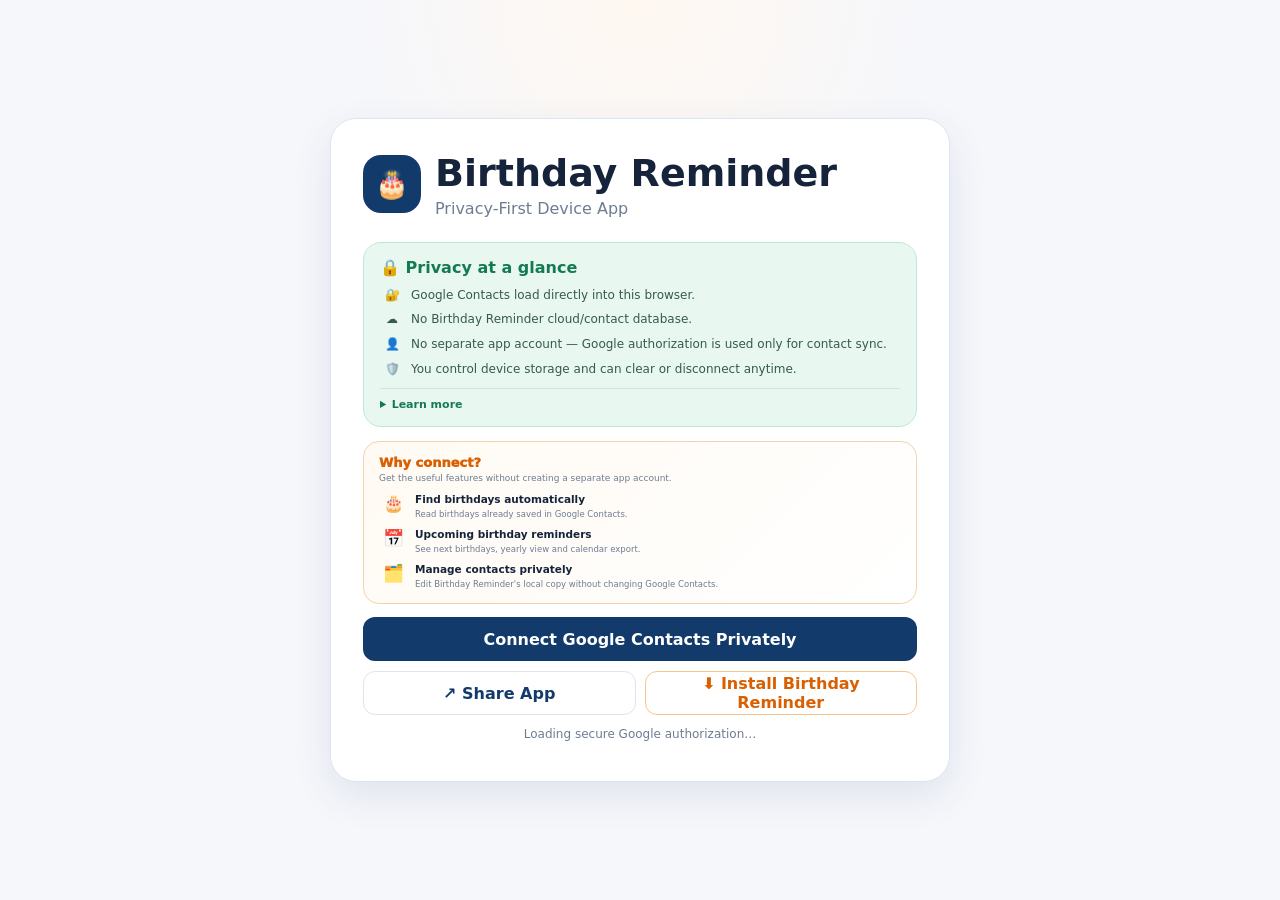
==== commit ee6c375d: "restore by chatgpt" ====
--- a/index.html
+++ b/index.html
@@ -4,493 +4,10971 @@
   <meta charset="utf-8">
   <meta
     name="viewport"
-    content="width=device-width, initial-scale=1, viewport-fit=cover"
+    content="width=device-width, initial-scale=1"
   >
   <meta
-    name="theme-color"
-    content="#0d47a1"
+    name="referrer"
+    content="no-referrer"
   >
   <meta
-    name="description"
-    content="Birthday Reminder Web App"
+    http-equiv="Permissions-Policy"
+    content="camera=(), microphone=(), geolocation=(), payment=(), usb=()"
   >
-
-  <title>Birthday Reminder</title>
-
-  <link
-    rel="manifest"
-    href="manifest.webmanifest"
+  <meta
+    name="app-build"
+    content="privacy-first-device-v5.2.2-privacy-notice-settings"
   >
-  <link
-    rel="icon"
-    href="icons/icon-192.png"
-  >
-  <link
-    rel="apple-touch-icon"
-    href="icons/icon-192.png"
-  >
-  <link
-    rel="stylesheet"
-    href="assets/style.css"
-  >
+  <title>Birthday Reminder — Privacy First</title>
+
+  <meta name="theme-color" content="#ff7a00">
+  <meta name="mobile-web-app-capable" content="yes">
+  <meta name="apple-mobile-web-app-capable" content="yes">
+  <meta name="apple-mobile-web-app-status-bar-style" content="black-translucent">
+  <meta name="apple-mobile-web-app-title" content="Birthday Reminder">
+
+  <link rel="manifest" href="./manifest.webmanifest">
+  <link rel="icon" href="./icon-192.png" sizes="192x192">
+  <link rel="apple-touch-icon" href="./icon-192.png">
+
+  <script
+    src="https://accounts.google.com/gsi/client"
+    async
+    defer
+  ></script>
+
+  <style>
+    :root {
+      color-scheme: light;
+      --navy: #123a6b;
+      --navy-2: #0b2b54;
+      --blue: #2d6cdf;
+      --blue-soft: #eaf2ff;
+      --green: #147a52;
+      --green-soft: #e8f8f1;
+      --amber: #a85c00;
+      --amber-soft: #fff4df;
+      --red: #b42318;
+      --red-soft: #fff0ee;
+      --text: #15243a;
+      --muted: #6d7d91;
+      --line: #dbe4ef;
+      --surface: #ffffff;
+      --page: #f4f7fb;
+      --shadow: 0 14px 38px rgba(18, 58, 107, .10);
+    }
+
+    * {
+      box-sizing: border-box;
+    }
+
+    html {
+      min-height: 100%;
+      background: var(--page);
+    }
+
+    body {
+      min-height: 100vh;
+      margin: 0;
+      background:
+        radial-gradient(circle at top right, #eaf2ff 0, transparent 34%),
+        var(--page);
+      color: var(--text);
+      font-family:
+        Inter,
+        ui-sans-serif,
+        system-ui,
+        -apple-system,
+        BlinkMacSystemFont,
+        "Segoe UI",
+        sans-serif;
+    }
+
+    button,
+    input,
+    select {
+      font: inherit;
+    }
+
+    button {
+      cursor: pointer;
+    }
+
+    .hidden {
+      display: none !important;
+    }
+
+    .login-page {
+      display: grid;
+      min-height: 100vh;
+      place-items: center;
+      padding: 24px;
+    }
+
+    .login-card {
+      width: min(620px, 100%);
+      padding: 32px;
+      border: 1px solid var(--line);
+      border-radius: 26px;
+      background: rgba(255, 255, 255, .96);
+      box-shadow: var(--shadow);
+    }
+
+    .brand {
+      display: flex;
+      align-items: center;
+      gap: 14px;
+    }
+
+    .brand-mark {
+      display: grid;
+      width: 58px;
+      height: 58px;
+      place-items: center;
+      border-radius: 18px;
+      background: var(--navy);
+      color: white;
+      font-size: 27px;
+    }
+
+    .brand h1 {
+      margin: 0;
+      font-size: clamp(25px, 4vw, 38px);
+    }
+
+    .brand p {
+      margin: 4px 0 0;
+      color: var(--muted);
+    }
+
+    .privacy-box {
+      margin: 24px 0;
+      padding: 18px;
+      border: 1px solid #bce8d5;
+      border-radius: 18px;
+      background: var(--green-soft);
+    }
+
+    .privacy-box strong {
+      display: block;
+      margin-bottom: 8px;
+      color: var(--green);
+    }
+
+    .privacy-box p {
+      margin: 6px 0;
+      color: #365a4b;
+      font-size: 13px;
+      line-height: 1.55;
+    }
+
+    .primary-button,
+    .secondary-button,
+    .danger-button {
+      min-height: 44px;
+      border: 0;
+      border-radius: 12px;
+      padding: 0 16px;
+      font-weight: 800;
+    }
+
+    .primary-button {
+      width: 100%;
+      background: var(--navy);
+      color: white;
+    }
+
+    .primary-button:hover {
+      background: var(--navy-2);
+    }
+
+    .secondary-button {
+      border: 1px solid var(--line);
+      background: var(--surface);
+      color: var(--navy);
+    }
+
+    .danger-button {
+      background: var(--red-soft);
+      color: var(--red);
+    }
+
+    .status-line {
+      min-height: 22px;
+      margin: 12px 0 0;
+      color: var(--muted);
+      font-size: 12px;
+      text-align: center;
+    }
+
+    .app-shell {
+      display: grid;
+      min-height: 100vh;
+      grid-template-columns: 250px 1fr;
+    }
+
+    .sidebar {
+      display: flex;
+      min-height: 100vh;
+      flex-direction: column;
+      padding: 22px 16px;
+      background: var(--navy);
+      color: white;
+    }
+
+    .sidebar-brand {
+      display: flex;
+      align-items: center;
+      gap: 10px;
+      padding: 4px 8px 22px;
+    }
+
+    .sidebar-brand .brand-mark {
+      width: 43px;
+      height: 43px;
+      border: 1px solid rgba(255, 255, 255, .2);
+      background: rgba(255, 255, 255, .12);
+      font-size: 20px;
+    }
+
+    .sidebar-brand strong,
+    .sidebar-brand small {
+      display: block;
+    }
+
+    .sidebar-brand small {
+      margin-top: 2px;
+      color: rgba(255, 255, 255, .68);
+      font-size: 10px;
+    }
+
+    .nav {
+      display: grid;
+      gap: 7px;
+    }
+
+    .nav-button {
+      min-height: 44px;
+      border: 0;
+      border-radius: 12px;
+      padding: 0 13px;
+      background: transparent;
+      color: rgba(255, 255, 255, .75);
+      font-weight: 750;
+      text-align: left;
+    }
+
+    .nav-button:hover,
+    .nav-button.active {
+      background: rgba(255, 255, 255, .13);
+      color: white;
+    }
+
+    .sidebar-footer {
+      margin-top: auto;
+      padding: 18px 8px 0;
+    }
+
+    .privacy-badge {
+      margin-bottom: 12px;
+      padding: 12px;
+      border: 1px solid rgba(255, 255, 255, .18);
+      border-radius: 13px;
+      background: rgba(255, 255, 255, .08);
+      font-size: 11px;
+      line-height: 1.5;
+    }
+
+    .privacy-badge strong {
+      display: block;
+      color: #a8f0ce;
+    }
+
+    .sidebar .danger-button {
+      width: 100%;
+    }
+
+    .main-area {
+      min-width: 0;
+    }
+
+    .topbar {
+      position: sticky;
+      z-index: 5;
+      top: 0;
+      display: flex;
+      min-height: 72px;
+      align-items: center;
+      justify-content: space-between;
+      gap: 14px;
+      padding: 12px 24px;
+      border-bottom: 1px solid var(--line);
+      background: rgba(244, 247, 251, .92);
+      backdrop-filter: blur(10px);
+    }
+
+    .topbar h2 {
+      margin: 0;
+      font-size: 22px;
+    }
+
+    .topbar-actions {
+      display: flex;
+      gap: 9px;
+    }
+
+    .content {
+      padding: 24px;
+    }
+
+    .view {
+      display: none;
+    }
+
+    .view.active {
+      display: block;
+    }
+
+    .notice {
+      margin-bottom: 14px;
+      padding: 12px 15px;
+      border: 1px solid #bce8d5;
+      border-radius: 14px;
+      background: var(--green-soft);
+      color: #315d4b;
+      font-size: 12px;
+      line-height: 1.5;
+    }
+
+    .cards {
+      display: grid;
+      grid-template-columns: repeat(4, minmax(0, 1fr));
+      gap: 13px;
+      margin-bottom: 16px;
+    }
+
+    .stat-card {
+      padding: 18px;
+      border: 1px solid var(--line);
+      border-radius: 17px;
+      background: var(--surface);
+      box-shadow: 0 7px 22px rgba(18, 58, 107, .045);
+    }
+
+    .stat-card span {
+      display: block;
+      margin-bottom: 7px;
+      color: var(--muted);
+      font-size: 11px;
+      font-weight: 800;
+    }
+
+    .stat-card strong {
+      font-size: 27px;
+    }
+
+    .panel {
+      margin-bottom: 14px;
+      padding: 18px;
+      border: 1px solid var(--line);
+      border-radius: 18px;
+      background: var(--surface);
+    }
+
+    .panel-heading,
+    .toolbar {
+      display: flex;
+      align-items: center;
+      justify-content: space-between;
+      gap: 14px;
+      margin-bottom: 14px;
+    }
+
+    .panel-heading h3,
+    .toolbar h3 {
+      margin: 0;
+    }
+
+    .toolbar-controls {
+      display: flex;
+      gap: 9px;
+    }
+
+    input,
+    select {
+      min-height: 42px;
+      border: 1px solid var(--line);
+      border-radius: 11px;
+      padding: 0 12px;
+      outline: none;
+      background: white;
+      color: var(--text);
+    }
+
+    input:focus,
+    select:focus {
+      border-color: var(--blue);
+      box-shadow: 0 0 0 3px rgba(45, 108, 223, .12);
+    }
+
+    .contact-list,
+    .birthday-list {
+      display: grid;
+      gap: 9px;
+    }
+
+    .contact-row {
+      display: grid;
+      grid-template-columns:
+        minmax(185px, 1.25fr)
+        minmax(110px, .6fr)
+        minmax(210px, 1.1fr)
+        minmax(145px, .75fr)
+        auto;
+      align-items: center;
+      gap: 14px;
+      padding: 13px 14px;
+      border: 1px solid var(--line);
+      border-radius: 14px;
+      background: #fff;
+    }
+
+    .person {
+      display: flex;
+      min-width: 0;
+      align-items: center;
+      gap: 10px;
+    }
+
+    .avatar {
+      display: grid;
+      width: 39px;
+      height: 39px;
+      flex: 0 0 auto;
+      place-items: center;
+      border-radius: 13px;
+      background: var(--navy);
+      color: white;
+      font-weight: 850;
+    }
+
+    .person-text {
+      min-width: 0;
+    }
+
+    .person-text strong,
+    .person-text small {
+      display: block;
+      overflow: hidden;
+      text-overflow: ellipsis;
+      white-space: nowrap;
+    }
+
+    .person-text small,
+    .field-label {
+      color: var(--muted);
+      font-size: 10px;
+    }
+
+    .field-value {
+      display: block;
+      overflow: hidden;
+      margin-bottom: 2px;
+      font-size: 12px;
+      font-weight: 800;
+      text-overflow: ellipsis;
+      white-space: nowrap;
+    }
+
+    .phone-stack {
+      display: grid;
+      gap: 5px;
+    }
+
+    .phone-pill {
+      display: inline-flex;
+      width: fit-content;
+      max-width: 100%;
+      padding: 5px 8px;
+      border-radius: 999px;
+      background: var(--blue-soft);
+      color: var(--navy);
+      font-size: 10px;
+      font-weight: 800;
+    }
+
+    .phone-pill.wa {
+      background: var(--green-soft);
+      color: var(--green);
+    }
+
+    .wa-link {
+      display: grid;
+      width: 38px;
+      height: 38px;
+      place-items: center;
+      border-radius: 11px;
+      background: var(--green-soft);
+      color: var(--green);
+      font-size: 11px;
+      font-weight: 900;
+      text-decoration: none;
+    }
+
+    .empty {
+      padding: 28px 15px;
+      border: 1px dashed var(--line);
+      border-radius: 14px;
+      color: var(--muted);
+      text-align: center;
+    }
+
+    .yearly-grid {
+      display: grid;
+      grid-template-columns: repeat(2, minmax(0, 1fr));
+      gap: 12px;
+    }
+
+    .month-card {
+      overflow: hidden;
+      border: 1px solid var(--line);
+      border-radius: 16px;
+      background: white;
+    }
+
+    .month-heading {
+      display: flex;
+      align-items: center;
+      justify-content: space-between;
+      padding: 12px 14px;
+      background: var(--blue-soft);
+    }
+
+    .month-heading h3 {
+      margin: 0;
+      font-size: 15px;
+    }
+
+    .month-count {
+      display: grid;
+      min-width: 28px;
+      height: 28px;
+      place-items: center;
+      border-radius: 999px;
+      padding: 0 7px;
+      background: var(--navy);
+      color: white;
+      font-size: 10px;
+      font-weight: 850;
+    }
+
+    .month-row {
+      display: grid;
+      grid-template-columns: minmax(145px, 1fr) 115px 80px;
+      align-items: center;
+      gap: 10px;
+      padding: 10px 13px;
+      border-top: 1px solid var(--line);
+    }
+
+    .privacy-grid {
+      display: grid;
+      grid-template-columns: repeat(2, minmax(0, 1fr));
+      gap: 13px;
+    }
+
+    .privacy-card {
+      padding: 18px;
+      border: 1px solid var(--line);
+      border-radius: 17px;
+      background: white;
+    }
+
+    .privacy-card h3 {
+      margin: 0 0 9px;
+    }
+
+    .privacy-card p {
+      margin: 6px 0;
+      color: var(--muted);
+      font-size: 13px;
+      line-height: 1.55;
+    }
+
+    .toast {
+      position: fixed;
+      z-index: 20;
+      right: 18px;
+      bottom: 18px;
+      max-width: min(420px, calc(100vw - 36px));
+      padding: 13px 15px;
+      border-radius: 13px;
+      background: var(--navy);
+      color: white;
+      box-shadow: var(--shadow);
+      font-size: 12px;
+    }
+
+    .toast.error {
+      background: var(--red);
+    }
+
+    @media (max-width: 1050px) {
+      .cards {
+        grid-template-columns: repeat(2, minmax(0, 1fr));
+      }
+
+      .contact-row {
+        grid-template-columns:
+          minmax(170px, 1.2fr)
+          105px
+          minmax(180px, 1fr)
+          minmax(130px, .75fr);
+      }
+
+      .contact-row .wa-link {
+        grid-column: 1 / -1;
+        justify-self: end;
+      }
+    }
+
+    @media (max-width: 820px) {
+      .app-shell {
+        grid-template-columns: 1fr;
+      }
+
+      .sidebar {
+        min-height: auto;
+      }
+
+      .nav {
+        grid-template-columns: repeat(5, minmax(0, 1fr));
+      }
+
+      .nav-button {
+        padding: 0 7px;
+        font-size: 11px;
+        text-align: center;
+      }
+
+      .sidebar-footer {
+        display: grid;
+        grid-template-columns: 1fr auto;
+        align-items: center;
+        gap: 10px;
+      }
+
+      .privacy-badge {
+        margin: 0;
+      }
+
+      .content {
+        padding: 16px;
+      }
+
+      .yearly-grid,
+      .privacy-grid {
+        grid-template-columns: 1fr;
+      }
+    }
+
+    @media (max-width: 650px) {
+      .topbar,
+      .toolbar,
+      .panel-heading {
+        align-items: stretch;
+        flex-direction: column;
+      }
+
+      .topbar-actions,
+      .toolbar-controls {
+        display: grid;
+        grid-template-columns: 1fr;
+      }
+
+      .cards {
+        grid-template-columns: 1fr 1fr;
+      }
+
+      .contact-row {
+        grid-template-columns: 1fr 1fr;
+      }
+
+      .contact-row .person {
+        grid-column: 1 / -1;
+      }
+
+      .contact-row .wa-link {
+        grid-column: auto;
+      }
+
+      .nav {
+        grid-template-columns: repeat(2, minmax(0, 1fr));
+      }
+    }
+
+    @media print {
+      .sidebar,
+      .topbar,
+      .notice,
+      .toolbar,
+      .toast {
+        display: none !important;
+      }
+
+      .app-shell,
+      .main-area,
+      .content {
+        display: block;
+        margin: 0;
+        padding: 0;
+      }
+
+      .view {
+        display: none !important;
+      }
+
+      #yearlyView.active {
+        display: block !important;
+      }
+
+      .yearly-grid {
+        grid-template-columns: 1fr 1fr;
+        gap: 8px;
+      }
+
+      .month-card {
+        break-inside: avoid;
+        border-color: #aaa;
+      }
+    }
+
+
+    .topbar-title-group {
+      display: flex;
+      align-items: center;
+      gap: 10px;
+      min-width: 0;
+    }
+
+    .mobile-menu-button {
+      display: none;
+      width: 40px;
+      height: 40px;
+      flex: 0 0 auto;
+      border: 1px solid var(--line);
+      border-radius: 11px;
+      background: var(--surface);
+      color: var(--navy);
+      font-size: 20px;
+      font-weight: 900;
+    }
+
+    .sidebar-overlay {
+      display: none;
+    }
+
+    body.mobile-menu-open {
+      overflow: hidden;
+    }
+
+    @media (max-width: 820px) {
+      .app-shell {
+        display: block;
+      }
+
+      .sidebar {
+        position: fixed;
+        z-index: 40;
+        top: 0;
+        left: 0;
+        width: min(290px, 86vw);
+        height: 100dvh;
+        min-height: 0;
+        padding: 16px 13px;
+        overflow-y: auto;
+        transform: translateX(-105%);
+        transition: transform .22s ease;
+        box-shadow: 18px 0 38px rgba(7, 29, 58, .20);
+      }
+
+      body.mobile-menu-open .sidebar {
+        transform: translateX(0);
+      }
+
+      .sidebar-overlay {
+        position: fixed;
+        z-index: 35;
+        inset: 0;
+        display: block;
+        border: 0;
+        background: rgba(7, 24, 47, .42);
+        opacity: 0;
+        pointer-events: none;
+        transition: opacity .22s ease;
+      }
+
+      body.mobile-menu-open .sidebar-overlay {
+        opacity: 1;
+        pointer-events: auto;
+      }
+
+      .sidebar-brand {
+        padding: 2px 6px 14px;
+      }
+
+      .nav {
+        display: grid;
+        grid-template-columns: 1fr;
+        gap: 6px;
+      }
+
+      .nav-button {
+        min-height: 42px;
+        padding: 0 12px;
+        font-size: 12px;
+        text-align: left;
+      }
+
+      .sidebar-footer {
+        display: block;
+        margin-top: 20px;
+        padding: 12px 6px 0;
+      }
+
+      .privacy-badge {
+        margin-bottom: 10px;
+      }
+
+      .topbar {
+        min-height: 58px;
+        padding: 8px 12px;
+      }
+
+      .topbar h2 {
+        overflow: hidden;
+        font-size: 18px;
+        text-overflow: ellipsis;
+        white-space: nowrap;
+      }
+
+      .mobile-menu-button {
+        display: inline-grid;
+        place-items: center;
+      }
+
+      .topbar-actions {
+        margin-left: auto;
+      }
+
+      .topbar-actions .secondary-button {
+        min-height: 40px;
+        padding: 0 11px;
+        font-size: 11px;
+      }
+
+      .content {
+        padding: 12px;
+      }
+
+      .notice {
+        margin-bottom: 10px;
+        padding: 10px 12px;
+        font-size: 11px;
+      }
+
+      .panel {
+        padding: 13px;
+        border-radius: 15px;
+      }
+
+      .cards {
+        gap: 9px;
+        margin-bottom: 11px;
+      }
+
+      .stat-card {
+        padding: 13px;
+        border-radius: 14px;
+      }
+
+      .stat-card strong {
+        font-size: 23px;
+      }
+
+      .yearly-grid,
+      .privacy-grid {
+        grid-template-columns: 1fr;
+      }
+    }
+
+    @media (max-width: 520px) {
+      .topbar {
+        align-items: center;
+        gap: 7px;
+      }
+
+      .topbar-actions .secondary-button {
+        max-width: 132px;
+        overflow: hidden;
+        text-overflow: ellipsis;
+        white-space: nowrap;
+      }
+
+      .cards {
+        grid-template-columns: 1fr 1fr;
+      }
+
+      .contact-row {
+        grid-template-columns: 1fr;
+      }
+
+      .contact-row .person,
+      .contact-row .wa-link {
+        grid-column: auto;
+      }
+
+      .toolbar-controls {
+        width: 100%;
+      }
+
+      input,
+      select {
+        width: 100%;
+      }
+    }
+
+    .sync-label-mobile {
+      display: none;
+    }
+
+    @media (max-width: 650px) {
+      .topbar {
+        flex-direction: row;
+        align-items: center;
+        min-height: 56px;
+        padding: 7px 10px;
+      }
+
+      .topbar-title-group {
+        flex: 1 1 auto;
+        min-width: 0;
+      }
+
+      .topbar-actions {
+        display: flex;
+        flex: 0 0 auto;
+        margin-left: 6px;
+      }
+
+      .sync-button {
+        width: auto;
+        min-height: 38px !important;
+        padding: 0 10px !important;
+        border-radius: 10px;
+      }
+
+      .sync-label-desktop {
+        display: none;
+      }
+
+      .sync-label-mobile {
+        display: inline;
+      }
+
+      .mobile-menu-button {
+        width: 38px;
+        height: 38px;
+      }
+
+      .topbar h2 {
+        max-width: 42vw;
+        font-size: 17px;
+      }
+
+      #dashboardView > .panel:first-child {
+        padding: 12px 14px;
+      }
+
+      #dashboardView > .panel:first-child .panel-heading {
+        margin-bottom: 0;
+      }
+
+      #dashboardView > .panel:first-child .field-label:last-child {
+        display: none;
+      }
+
+      #dashboardWelcome {
+        margin-top: 2px;
+        font-size: 18px;
+      }
+
+      #dashboardView .panel:last-child {
+        padding: 12px;
+      }
+
+      #dashboardView .panel:last-child .panel-heading {
+        margin-bottom: 9px;
+      }
+
+      #dashboardView .panel:last-child .panel-heading h3 {
+        font-size: 18px;
+      }
+
+      #lastSyncText {
+        font-size: 9px;
+      }
+
+      #upcomingList {
+        gap: 7px;
+      }
+
+      #upcomingList .contact-row {
+        grid-template-columns: 42px minmax(0, 1fr) auto;
+        grid-template-areas:
+          "avatar person action"
+          "avatar meta action";
+        align-items: center;
+        gap: 4px 10px;
+        padding: 10px 11px;
+        border-radius: 13px;
+      }
+
+      #upcomingList .contact-row .person {
+        display: contents;
+      }
+
+      #upcomingList .contact-row .avatar {
+        grid-area: avatar;
+        width: 40px;
+        height: 40px;
+        border-radius: 12px;
+        align-self: center;
+      }
+
+      #upcomingList .contact-row .person-text {
+        grid-area: person;
+      }
+
+      #upcomingList .contact-row .person-text strong {
+        font-size: 13px;
+      }
+
+      #upcomingList .contact-row .person-text small {
+        margin-top: 1px;
+        font-size: 10px;
+      }
+
+      #upcomingList .contact-row > div:nth-of-type(2) {
+        display: none;
+      }
+
+      #upcomingList .contact-row > div:nth-of-type(3) {
+        grid-area: meta;
+        justify-self: start;
+      }
+
+      #upcomingList .contact-row > div:nth-of-type(3) .field-value {
+        display: inline;
+        margin: 0;
+        font-size: 11px;
+      }
+
+      #upcomingList .contact-row > div:nth-of-type(3) .field-label {
+        display: none;
+      }
+
+      #upcomingList .contact-row > div:nth-of-type(4) {
+        display: none;
+      }
+
+      #upcomingList .contact-row .wa-link {
+        grid-area: action;
+        width: 36px;
+        height: 36px;
+        align-self: center;
+        justify-self: end;
+      }
+    }
+
+    @media (max-width: 380px) {
+      .topbar h2 {
+        max-width: 34vw;
+      }
+
+      .sync-button {
+        padding: 0 8px !important;
+      }
+    }
+
+
+    .top-sync-status {
+      max-width: 180px;
+      color: var(--muted);
+      font-size: 10px;
+      font-weight: 750;
+      line-height: 1.25;
+      text-align: right;
+    }
+
+    .clickable-stat {
+      position: relative;
+      cursor: pointer;
+      transition:
+        transform .16s ease,
+        border-color .16s ease,
+        box-shadow .16s ease;
+    }
+
+    .clickable-stat:hover,
+    .clickable-stat:focus-visible {
+      transform: translateY(-2px);
+      border-color: #b8cae2;
+      box-shadow: 0 10px 28px rgba(18, 58, 107, .09);
+      outline: none;
+    }
+
+    .clickable-stat small {
+      display: block;
+      margin-top: 8px;
+      color: var(--blue);
+      font-size: 10px;
+      font-weight: 850;
+    }
+
+    .attention-stat {
+      border-color: #f0d3a4;
+      background:
+        linear-gradient(180deg, #fffaf1, #fff);
+    }
+
+    .avatar {
+      background: var(--avatar-bg, var(--navy));
+    }
+
+    .avatar-tone-0 { --avatar-bg: #174f86; }
+    .avatar-tone-1 { --avatar-bg: #8054a6; }
+    .avatar-tone-2 { --avatar-bg: #167a68; }
+    .avatar-tone-3 { --avatar-bg: #b2612b; }
+    .avatar-tone-4 { --avatar-bg: #9b3f63; }
+    .avatar-tone-5 { --avatar-bg: #4569a8; }
+    .avatar-tone-6 { --avatar-bg: #5e7633; }
+    .avatar-tone-7 { --avatar-bg: #8b5340; }
+
+    .quick-actions {
+      grid-column: 1 / -1;
+      display: flex;
+      flex-wrap: wrap;
+      gap: 6px;
+      padding-top: 2px;
+    }
+
+    .quick-action {
+      display: inline-flex;
+      min-height: 30px;
+      align-items: center;
+      gap: 5px;
+      border: 1px solid var(--line);
+      border-radius: 999px;
+      padding: 0 10px;
+      background: #fff;
+      color: var(--navy);
+      font-size: 10px;
+      font-weight: 800;
+      text-decoration: none;
+    }
+
+    .quick-action:hover {
+      border-color: #b9cbe2;
+      background: var(--blue-soft);
+    }
+
+    .quick-action.whatsapp {
+      border-color: #bfe6d5;
+      background: var(--green-soft);
+      color: var(--green);
+    }
+
+    .quick-action.ask {
+      border-color: #efd7ac;
+      background: var(--amber-soft);
+      color: var(--amber);
+    }
+
+    .contact-result-count {
+      margin: 0 0 10px;
+      color: var(--muted);
+      font-size: 11px;
+      font-weight: 750;
+    }
+
+    @media (max-width: 650px) {
+      .top-sync-status {
+        display: none;
+      }
+
+      .clickable-stat small {
+        margin-top: 5px;
+        font-size: 9px;
+      }
+
+      .quick-actions {
+        gap: 5px;
+      }
+
+      .quick-action {
+        min-height: 28px;
+        padding: 0 8px;
+        font-size: 9px;
+      }
+
+      #contactList .contact-row {
+        padding-bottom: 10px;
+      }
+    }
+
+
+    .sync-button {
+      display: inline-flex;
+      align-items: center;
+      justify-content: center;
+      gap: 7px;
+    }
+
+    .sync-spinner {
+      display: none;
+      width: 14px;
+      height: 14px;
+      flex: 0 0 auto;
+      border: 2px solid currentColor;
+      border-right-color: transparent;
+      border-radius: 50%;
+      animation: sync-spin .7s linear infinite;
+    }
+
+    .sync-button.is-loading .sync-spinner {
+      display: inline-block;
+    }
+
+    @keyframes sync-spin {
+      to {
+        transform: rotate(360deg);
+      }
+    }
+
+    .top-sync-status {
+      display: inline-flex;
+      align-items: center;
+      justify-content: flex-end;
+      gap: 6px;
+    }
+
+    .sync-status-dot {
+      width: 9px;
+      height: 9px;
+      flex: 0 0 auto;
+      border-radius: 50%;
+      box-shadow: 0 0 0 2px rgba(0, 0, 0, .035);
+    }
+
+    .sync-status-dot.never {
+      background: #df2b2b;
+    }
+
+    .sync-status-dot.synced {
+      background: #1aaa55;
+    }
+
+    .onboarding-card {
+      display: flex;
+      align-items: center;
+      justify-content: space-between;
+      gap: 16px;
+      margin-bottom: 13px;
+      padding: 15px 17px;
+      border: 1px solid #c8d9ee;
+      border-radius: 16px;
+      background:
+        linear-gradient(
+          135deg,
+          #f7fbff,
+          #eef5ff
+        );
+      box-shadow: 0 6px 18px rgba(18, 58, 107, .035);
+    }
+
+    .onboarding-card.hidden {
+      display: none;
+    }
+
+    .onboarding-card strong,
+    .onboarding-card span {
+      display: block;
+    }
+
+    .onboarding-card strong {
+      margin-bottom: 4px;
+      color: var(--navy);
+      font-size: 14px;
+    }
+
+    .onboarding-card span {
+      color: var(--muted);
+      font-size: 11px;
+      line-height: 1.45;
+    }
+
+    .onboarding-card .secondary-button {
+      flex: 0 0 auto;
+      min-width: 105px;
+    }
+
+    @media (max-width: 650px) {
+      .onboarding-card {
+        align-items: stretch;
+        flex-direction: column;
+        gap: 10px;
+        padding: 13px;
+      }
+
+      .onboarding-card .secondary-button {
+        width: 100%;
+      }
+    }
+
+    @media (prefers-reduced-motion: reduce) {
+      .sync-spinner {
+        animation-duration: 1.6s;
+      }
+    }
+
+
+    :root {
+      --orange: #ff7a00;
+      --orange-deep: #d95f00;
+      --orange-soft: #fff1e2;
+      --orange-border: #f5c58e;
+      --warm-page: #f6f7fb;
+    }
+
+    body {
+      background:
+        radial-gradient(circle at top, #fff8f1 0, transparent 26%),
+        var(--warm-page);
+    }
+
+    .orange-app-header {
+      min-height: 104px;
+      padding: 18px 24px;
+      border-bottom: 0;
+      background: linear-gradient(135deg, #ff7200 0%, #ff8a00 100%);
+      color: white;
+      box-shadow: 0 8px 26px rgba(235, 103, 0, .18);
+    }
+
+    .orange-app-header .topbar-title-group {
+      gap: 13px;
+    }
+
+    .orange-brand-mark {
+      display: grid;
+      width: 52px;
+      height: 52px;
+      place-items: center;
+      border: 2px solid rgba(255, 255, 255, .82);
+      border-radius: 17px;
+      background: rgba(255, 255, 255, .12);
+      font-size: 24px;
+    }
+
+    .orange-brand-copy h1 {
+      margin: 0;
+      color: white;
+      font-size: 24px;
+      line-height: 1.1;
+    }
+
+    .orange-brand-copy p {
+      margin: 5px 0 0;
+      color: rgba(255, 255, 255, .82);
+      font-size: 12px;
+    }
+
+    .orange-app-header .top-sync-status {
+      color: rgba(255, 255, 255, .88);
+    }
+
+    .orange-app-header .sync-button {
+      border-color: rgba(255, 255, 255, .7);
+      background: rgba(255, 255, 255, .96);
+      color: var(--orange-deep);
+    }
+
+    .top-profile-circle {
+      display: grid;
+      width: 46px;
+      height: 46px;
+      place-items: center;
+      border: 2px solid rgba(255, 255, 255, .82);
+      border-radius: 50%;
+      background: rgba(255, 255, 255, .16);
+      color: white;
+      font-size: 18px;
+      font-weight: 900;
+    }
+
+    .content {
+      max-width: 1360px;
+      margin: 0 auto;
+    }
+
+    .notice {
+      border-color: #b9e5ce;
+      background: #eaf9f1;
+    }
+
+    .mobile-dashboard-intro {
+      display: grid;
+      grid-template-columns: minmax(260px, .75fr) minmax(360px, 1.25fr);
+      gap: 16px;
+      margin-bottom: 16px;
+    }
+
+    .date-time-card,
+    .birthday-focus-card {
+      border: 1px solid #eadfcf;
+      border-radius: 24px;
+      background: white;
+      box-shadow: 0 12px 30px rgba(42, 54, 71, .06);
+    }
+
+    .date-time-card {
+      display: flex;
+      align-items: center;
+      gap: 18px;
+      min-height: 164px;
+      padding: 24px;
+    }
+
+    .date-time-icon {
+      display: grid;
+      width: 72px;
+      height: 72px;
+      flex: 0 0 auto;
+      place-items: center;
+      border-radius: 22px;
+      background: var(--orange-soft);
+      color: var(--orange-deep);
+      font-size: 34px;
+    }
+
+    .today-date-label {
+      color: var(--muted);
+      font-size: 15px;
+      font-weight: 800;
+    }
+
+    .live-clock {
+      margin-top: 4px;
+      color: #21252d;
+      font-size: clamp(30px, 4.2vw, 46px);
+      font-weight: 900;
+      letter-spacing: -.8px;
+      line-height: 1.05;
+    }
+
+    .timezone-label {
+      margin-top: 9px;
+      color: var(--muted);
+      font-size: 12px;
+    }
+
+    .birthday-focus-card {
+      position: relative;
+      min-height: 330px;
+      padding: 26px 28px 28px;
+      text-align: center;
+      overflow: hidden;
+    }
+
+    .birthday-focus-card::before {
+      position: absolute;
+      inset: 0 0 auto;
+      height: 4px;
+      background: linear-gradient(90deg, #ff6e00, #ff9d27);
+      content: "";
+    }
+
+    .focus-eyebrow {
+      margin-bottom: 8px;
+      color: var(--muted);
+      font-size: 12px;
+      font-weight: 900;
+      letter-spacing: 1.2px;
+    }
+
+    .focus-name {
+      min-height: 42px;
+      color: var(--orange-deep);
+      font-size: clamp(24px, 3.2vw, 34px);
+      font-weight: 900;
+    }
+
+    .focus-select-label {
+      margin: 20px 0 8px;
+      color: var(--muted);
+      font-size: 12px;
+      font-weight: 800;
+      text-align: left;
+    }
+
+    .focus-person-box {
+      display: flex;
+      align-items: center;
+      gap: 12px;
+      padding: 13px 15px;
+      border: 1px solid var(--orange-border);
+      border-radius: 16px;
+      background: #fffaf6;
+      text-align: left;
+    }
+
+    .focus-avatar {
+      display: grid;
+      width: 44px;
+      height: 44px;
+      flex: 0 0 auto;
+      place-items: center;
+      border-radius: 13px;
+      background: var(--orange-soft);
+      color: var(--orange-deep);
+      font-weight: 900;
+    }
+
+    .focus-person-copy strong,
+    .focus-person-copy span {
+      display: block;
+    }
+
+    .focus-person-copy strong {
+      color: var(--text);
+      font-size: 13px;
+    }
+
+    .focus-person-copy span {
+      margin-top: 3px;
+      color: var(--muted);
+      font-size: 11px;
+    }
+
+    .focus-days-count {
+      margin-top: 14px;
+      color: #292c33;
+      font-size: clamp(58px, 8vw, 88px);
+      font-weight: 900;
+      line-height: .95;
+    }
+
+    .focus-days-label {
+      margin-top: 7px;
+      color: var(--muted);
+      font-size: 12px;
+      font-weight: 750;
+    }
+
+    .focus-action-button {
+      display: flex;
+      min-height: 58px;
+      align-items: center;
+      justify-content: center;
+      margin-top: 18px;
+      border-radius: 18px;
+      background: linear-gradient(135deg, #ff7100, #ff8d00);
+      color: white;
+      font-size: 17px;
+      font-weight: 900;
+      text-decoration: none;
+      box-shadow: 0 10px 22px rgba(255, 119, 0, .22);
+    }
+
+    .focus-action-button[aria-disabled="true"] {
+      opacity: .55;
+      pointer-events: none;
+    }
+
+    .stat-card {
+      border-radius: 20px;
+    }
+
+    .panel {
+      border-radius: 22px;
+    }
+
+    .clickable-stat small {
+      color: var(--orange-deep);
+    }
+
+    .attention-stat {
+      border-color: #f3c88c;
+      background: linear-gradient(180deg, #fff7eb, #fff);
+    }
+
+    .mobile-bottom-nav {
+      display: none;
+    }
+
+    @media (max-width: 820px) {
+      body {
+        padding-bottom: 78px;
+      }
+
+      .sidebar,
+      .sidebar-overlay,
+      .mobile-menu-button {
+        display: none !important;
+      }
+
+      .app-shell {
+        display: block;
+      }
+
+      .orange-app-header {
+        position: relative;
+        min-height: 126px;
+        padding: 22px 18px 20px;
+      }
+
+      .orange-app-header .topbar-title-group {
+        flex: 1 1 auto;
+      }
+
+      .orange-brand-mark {
+        width: 48px;
+        height: 48px;
+        border-radius: 16px;
+      }
+
+      .orange-brand-copy h1 {
+        font-size: 21px;
+      }
+
+      .orange-brand-copy p {
+        font-size: 11px;
+      }
+
+      .orange-app-header .top-sync-status {
+        display: none;
+      }
+
+      .orange-app-header .sync-button {
+        position: absolute;
+        right: 18px;
+        bottom: 14px;
+        min-height: 34px !important;
+        padding: 0 10px !important;
+        border-radius: 999px;
+        font-size: 10px;
+      }
+
+      .top-profile-circle {
+        width: 44px;
+        height: 44px;
+        font-size: 16px;
+      }
+
+      .content {
+        padding: 16px 14px 18px;
+      }
+
+      .notice {
+        margin: 0 0 14px;
+        border-radius: 16px;
+        font-size: 10px;
+      }
+
+      .mobile-dashboard-intro {
+        display: block;
+      }
+
+      .date-time-card {
+        min-height: 132px;
+        margin-bottom: 14px;
+        padding: 18px;
+        border-radius: 22px;
+      }
+
+      .date-time-icon {
+        width: 62px;
+        height: 62px;
+        border-radius: 19px;
+        font-size: 28px;
+      }
+
+      .today-date-label {
+        font-size: 13px;
+      }
+
+      .live-clock {
+        font-size: 34px;
+      }
+
+      .birthday-focus-card {
+        min-height: 0;
+        margin-bottom: 14px;
+        padding: 23px 18px 20px;
+        border-radius: 24px;
+      }
+
+      .focus-name {
+        font-size: 26px;
+      }
+
+      .focus-person-box {
+        padding: 12px 13px;
+      }
+
+      .focus-days-count {
+        font-size: 76px;
+      }
+
+      .focus-action-button {
+        min-height: 58px;
+        border-radius: 18px;
+        font-size: 17px;
+      }
+
+      .cards {
+        grid-template-columns: 1fr 1fr;
+      }
+
+      .mobile-bottom-nav {
+        position: fixed;
+        z-index: 60;
+        right: 0;
+        bottom: 0;
+        left: 0;
+        display: grid;
+        grid-template-columns: repeat(5, minmax(0, 1fr));
+        min-height: 70px;
+        padding: 7px 6px calc(7px + env(safe-area-inset-bottom));
+        border-top: 1px solid #e2e6ee;
+        background: rgba(255, 255, 255, .97);
+        box-shadow: 0 -8px 24px rgba(32, 46, 66, .08);
+        backdrop-filter: blur(10px);
+      }
+
+      .bottom-nav-button {
+        display: flex;
+        min-width: 0;
+        min-height: 52px;
+        align-items: center;
+        justify-content: center;
+        flex-direction: column;
+        gap: 3px;
+        border: 0;
+        border-radius: 13px;
+        background: transparent;
+        color: #6c7280;
+        font-size: 9px;
+        font-weight: 800;
+      }
+
+      .bottom-nav-button.active {
+        color: var(--orange-deep);
+      }
+
+      .bottom-nav-icon {
+        font-size: 19px;
+        line-height: 1;
+      }
+    }
+
+    @media (max-width: 430px) {
+      .orange-brand-copy h1 {
+        max-width: 180px;
+        font-size: 19px;
+      }
+
+      .date-time-card {
+        gap: 13px;
+      }
+
+      .live-clock {
+        font-size: 31px;
+      }
+
+      .cards {
+        gap: 9px;
+      }
+
+      .stat-card {
+        padding: 13px;
+      }
+
+      .stat-card strong {
+        font-size: 25px;
+      }
+
+      .bottom-nav-button {
+        font-size: 8px;
+      }
+    }
+
+
+    .install-button {
+      white-space: nowrap;
+    }
+
+    .add-contact-button {
+      color: var(--orange-deep);
+      border-color: var(--orange-border);
+    }
+
+    .app-dialog {
+      width: min(620px, calc(100vw - 28px));
+      max-height: min(88vh, 760px);
+      padding: 0;
+      border: 0;
+      border-radius: 24px;
+      background: transparent;
+      overflow: visible;
+    }
+
+    .app-dialog::backdrop {
+      background: rgba(15, 29, 48, .48);
+      backdrop-filter: blur(3px);
+    }
+
+    .dialog-card {
+      max-height: min(88vh, 760px);
+      padding: 22px;
+      border: 1px solid #eadfcf;
+      border-radius: 24px;
+      background: white;
+      box-shadow: 0 24px 70px rgba(20, 35, 55, .22);
+      overflow-y: auto;
+    }
+
+    .dialog-heading {
+      display: flex;
+      align-items: flex-start;
+      justify-content: space-between;
+      gap: 14px;
+      margin-bottom: 18px;
+    }
+
+    .dialog-heading h2 {
+      margin: 3px 0 5px;
+      font-size: 23px;
+    }
+
+    .dialog-heading p {
+      margin: 0;
+      color: var(--muted);
+      font-size: 11px;
+      line-height: 1.5;
+    }
+
+    .dialog-eyebrow {
+      color: var(--orange-deep);
+      font-size: 9px;
+      font-weight: 900;
+      letter-spacing: 1.2px;
+    }
+
+    .dialog-close {
+      display: grid;
+      width: 38px;
+      height: 38px;
+      flex: 0 0 auto;
+      place-items: center;
+      border: 1px solid var(--line);
+      border-radius: 12px;
+      background: white;
+      color: var(--text);
+      font-size: 24px;
+      line-height: 1;
+    }
+
+    .dialog-grid {
+      display: grid;
+      grid-template-columns: 1fr 1fr;
+      gap: 13px;
+    }
+
+    .dialog-grid label,
+    .wish-message-label {
+      display: grid;
+      gap: 6px;
+      color: var(--muted);
+      font-size: 10px;
+      font-weight: 800;
+    }
+
+    .dialog-grid input,
+    .dialog-grid select,
+    .wish-message-label textarea {
+      width: 100%;
+    }
+
+    .wish-message-label textarea {
+      min-height: 100px;
+      border: 1px solid var(--line);
+      border-radius: 12px;
+      padding: 11px 12px;
+      resize: vertical;
+      color: var(--text);
+      font: inherit;
+      outline: none;
+    }
+
+    .wish-message-label textarea:focus {
+      border-color: var(--orange);
+      box-shadow: 0 0 0 3px rgba(255, 122, 0, .12);
+    }
+
+    .dialog-full {
+      grid-column: 1 / -1;
+    }
+
+    .dialog-actions {
+      display: flex;
+      justify-content: flex-end;
+      gap: 9px;
+      margin-top: 18px;
+    }
+
+    .orange-action-button {
+      min-height: 44px;
+      border: 0;
+      border-radius: 12px;
+      padding: 0 17px;
+      background: linear-gradient(135deg, #ff7100, #ff8d00);
+      color: white;
+      font-weight: 900;
+      cursor: pointer;
+    }
+
+    .wish-image-zone {
+      display: flex;
+      align-items: center;
+      justify-content: space-between;
+      gap: 12px;
+      margin-top: 15px;
+      padding: 13px;
+      border: 1px dashed var(--orange-border);
+      border-radius: 14px;
+      background: #fffaf6;
+    }
+
+    .wish-upload-button {
+      display: inline-flex;
+      min-height: 40px;
+      align-items: center;
+      border-radius: 11px;
+      padding: 0 13px;
+      background: var(--orange-soft);
+      color: var(--orange-deep);
+      font-size: 11px;
+      font-weight: 900;
+      cursor: pointer;
+    }
+
+    #wishImageStatus {
+      color: var(--muted);
+      font-size: 10px;
+      text-align: right;
+    }
+
+    .wish-preview-wrap {
+      display: grid;
+      gap: 8px;
+      margin-top: 12px;
+    }
+
+    .wish-preview-wrap img {
+      width: 100%;
+      max-height: 300px;
+      object-fit: contain;
+      border: 1px solid var(--line);
+      border-radius: 15px;
+      background: #f5f5f5;
+    }
+
+    .remove-image-button {
+      justify-self: end;
+      border: 0;
+      background: transparent;
+      color: var(--red);
+      font-size: 10px;
+      font-weight: 850;
+      cursor: pointer;
+    }
+
+    .dialog-footnote {
+      margin: 10px 0 0;
+      color: var(--muted);
+      font-size: 9px;
+      line-height: 1.5;
+      text-align: center;
+    }
+
+    .wish-open-button {
+      font: inherit;
+      cursor: pointer;
+    }
+
+    @media (max-width: 820px) {
+      .orange-app-header .install-button {
+        position: absolute;
+        left: 18px;
+        bottom: 14px;
+        min-height: 34px;
+        padding: 0 10px;
+        border-radius: 999px;
+        font-size: 10px;
+      }
+
+      .orange-app-header .sync-button {
+        right: 18px;
+      }
+    }
+
+    @media (max-width: 620px) {
+      .dialog-grid {
+        grid-template-columns: 1fr;
+      }
+
+      .dialog-full {
+        grid-column: auto;
+      }
+
+      .dialog-card {
+        padding: 17px;
+      }
+
+      .dialog-actions {
+        display: grid;
+        grid-template-columns: 1fr 1fr;
+      }
+
+      .wish-actions {
+        grid-template-columns: 1fr;
+      }
+
+      .wish-image-zone {
+        align-items: stretch;
+        flex-direction: column;
+      }
+
+      #wishImageStatus {
+        text-align: left;
+      }
+    }
+
+
+    .settings-card {
+      display: grid;
+      gap: 12px;
+    }
+
+    .settings-form {
+      display: grid;
+      gap: 11px;
+    }
+
+    .settings-form label {
+      display: grid;
+      gap: 6px;
+      color: var(--muted);
+      font-size: 10px;
+      font-weight: 800;
+    }
+
+    .settings-form input {
+      width: 100%;
+    }
+
+    .settings-toggle-row {
+      display: flex;
+      align-items: center;
+      justify-content: space-between;
+      gap: 16px;
+      padding: 13px 0;
+      border-bottom: 1px solid var(--line);
+      cursor: pointer;
+    }
+
+    .settings-toggle-row:last-of-type {
+      border-bottom: 0;
+    }
+
+    .settings-toggle-row strong,
+    .settings-toggle-row span {
+      display: block;
+    }
+
+    .settings-toggle-row strong {
+      margin-bottom: 4px;
+      color: var(--text);
+      font-size: 12px;
+    }
+
+    .settings-toggle-row span {
+      color: var(--muted);
+      font-size: 10px;
+      line-height: 1.5;
+    }
+
+    .settings-toggle-row input[type="checkbox"] {
+      width: 20px;
+      height: 20px;
+      flex: 0 0 auto;
+      accent-color: var(--orange);
+    }
+
+    .settings-device-actions {
+      display: flex;
+      justify-content: flex-end;
+      padding-top: 4px;
+    }
+
+    .device-mode-pill {
+      display: inline-flex;
+      align-items: center;
+      gap: 6px;
+      margin-top: 4px;
+      color: var(--orange-deep);
+      font-size: 9px;
+      font-weight: 850;
+    }
+
+    @media (max-width: 650px) {
+      .settings-toggle-row {
+        align-items: flex-start;
+      }
+
+      .settings-device-actions .danger-button {
+        width: 100%;
+      }
+    }
+
+
+    .login-install-button {
+      width: 100%;
+      margin-top: 10px;
+      border-color: var(--orange-border);
+      color: var(--orange-deep);
+    }
+
+    .app-shell.hidden + .mobile-bottom-nav {
+      display: none !important;
+    }
+
+    .login-page:not(.hidden) ~ .mobile-bottom-nav {
+      display: none !important;
+    }
+
+    @media (max-width: 820px) {
+      .login-card {
+        margin-bottom: 14px;
+      }
+
+      .login-install-button {
+        min-height: 42px;
+      }
+    }
+
+
+    .login-secondary-actions {
+      display: grid;
+      grid-template-columns: 1fr 1fr;
+      gap: 9px;
+      margin-top: 10px;
+    }
+
+    .login-secondary-actions .login-install-button {
+      margin-top: 0;
+    }
+
+    @media (max-width: 820px) {
+      .orange-app-header .install-button {
+        display: none;
+      }
+    }
+
+    @media (max-width: 520px) {
+      .login-secondary-actions {
+        grid-template-columns: 1fr;
+      }
+    }
+
+
+    @media (max-width: 820px) {
+      .orange-app-header {
+        min-height: 112px;
+        padding-bottom: 16px;
+      }
+
+      .orange-app-header .sync-button {
+        right: 18px;
+        bottom: 12px;
+      }
+
+      .top-profile-circle {
+        align-self: flex-start;
+      }
+    }
+
+
+    .quick-action.edit-contact-button {
+      border-color: #f0cf9f;
+      background: #fff7eb;
+      color: var(--orange-deep);
+    }
+
+    .quick-action.restore-contact-button {
+      border-color: #cbd7e8;
+      background: #f7f9fc;
+      color: var(--navy);
+    }
+
+    .edited-device-badge {
+      display: inline-flex;
+      width: fit-content;
+      margin-top: 3px;
+      border-radius: 999px;
+      padding: 3px 7px;
+      background: var(--orange-soft);
+      color: var(--orange-deep);
+      font-size: 8px;
+      font-weight: 900;
+    }
+
+
+    .more-apps-card {
+      gap: 10px;
+    }
+
+    .related-app-card {
+      display: grid;
+      grid-template-columns: 48px minmax(0, 1fr) auto;
+      align-items: center;
+      gap: 12px;
+      padding: 13px;
+      border: 1px solid #f1d1aa;
+      border-radius: 16px;
+      background: linear-gradient(135deg, #fff8ef, #fff);
+      color: var(--text);
+      text-decoration: none;
+      transition:
+        transform .15s ease,
+        border-color .15s ease,
+        box-shadow .15s ease;
+    }
+
+    .related-app-card:hover,
+    .related-app-card:focus-visible {
+      transform: translateY(-1px);
+      border-color: #efb970;
+      box-shadow: 0 8px 22px rgba(217, 95, 0, .08);
+      outline: none;
+    }
+
+    .related-app-icon {
+      display: grid;
+      width: 48px;
+      height: 48px;
+      place-items: center;
+      border-radius: 15px;
+      background: linear-gradient(135deg, #ff7100, #ff8d00);
+      color: white;
+      font-size: 24px;
+      font-weight: 900;
+    }
+
+    .related-app-copy {
+      min-width: 0;
+    }
+
+    .related-app-copy strong,
+    .related-app-copy span {
+      display: block;
+    }
+
+    .related-app-copy strong {
+      color: var(--orange-deep);
+      font-size: 13px;
+    }
+
+    .related-app-copy span {
+      margin-top: 3px;
+      color: var(--muted);
+      font-size: 10px;
+    }
+
+    .related-app-arrow {
+      color: var(--orange-deep);
+      font-size: 20px;
+      font-weight: 900;
+    }
+
+
+    .top-profile-circle {
+      overflow: hidden;
+      background-position: center;
+      background-repeat: no-repeat;
+      background-size: cover;
+    }
+
+    .top-profile-circle.has-profile-photo {
+      border-color: rgba(255, 255, 255, .95);
+      background-color: white;
+      color: transparent;
+    }
+
+    .profile-photo-editor {
+      display: flex;
+      align-items: center;
+      gap: 14px;
+      padding: 13px;
+      border: 1px solid var(--line);
+      border-radius: 16px;
+      background: #fafbfd;
+    }
+
+    .settings-profile-photo {
+      display: grid;
+      width: 78px;
+      height: 78px;
+      flex: 0 0 auto;
+      place-items: center;
+      overflow: hidden;
+      border: 3px solid white;
+      border-radius: 50%;
+      background:
+        linear-gradient(
+          135deg,
+          #ff7100,
+          #ff9b2c
+        );
+      background-position: center;
+      background-repeat: no-repeat;
+      background-size: cover;
+      color: white;
+      box-shadow: 0 6px 18px rgba(217, 95, 0, .18);
+      font-size: 28px;
+      font-weight: 900;
+    }
+
+    .settings-profile-photo.has-profile-photo {
+      color: transparent;
+    }
+
+    .profile-photo-actions {
+      display: flex;
+      min-width: 0;
+      flex-wrap: wrap;
+      align-items: center;
+      gap: 8px;
+    }
+
+    .profile-photo-upload {
+      display: inline-flex;
+      min-height: 40px;
+      align-items: center;
+      border-radius: 11px;
+      padding: 0 12px;
+      background: var(--orange-soft);
+      color: var(--orange-deep);
+      font-size: 10px;
+      font-weight: 900;
+      cursor: pointer;
+    }
+
+    .remove-profile-photo-button {
+      min-height: 40px;
+    }
+
+    .profile-photo-actions small {
+      width: 100%;
+      color: var(--muted);
+      font-size: 9px;
+      line-height: 1.45;
+    }
+
+    @media (max-width: 480px) {
+      .profile-photo-editor {
+        align-items: flex-start;
+      }
+
+      .settings-profile-photo {
+        width: 68px;
+        height: 68px;
+      }
+
+      .profile-photo-actions {
+        flex: 1 1 auto;
+      }
+    }
+
+
+    .file-action-button {
+      display: inline-flex;
+      align-items: center;
+      justify-content: center;
+      cursor: pointer;
+      text-align: center;
+    }
+
+    .data-action-grid {
+      display: grid;
+      grid-template-columns: repeat(2, minmax(0, 1fr));
+      gap: 9px;
+    }
+
+    .settings-helper-text {
+      color: var(--muted);
+      font-size: 9px;
+      line-height: 1.5;
+    }
+
+    .calendar-action-button {
+      border-color: #cfd8e7;
+      background: #f8faff;
+      color: var(--navy);
+    }
+
+    .update-banner {
+      position: fixed;
+      right: 18px;
+      bottom: 84px;
+      z-index: 10020;
+      display: flex;
+      width: min(390px, calc(100vw - 28px));
+      align-items: center;
+      justify-content: space-between;
+      gap: 14px;
+      border: 1px solid #f0c78d;
+      border-radius: 18px;
+      padding: 13px 14px;
+      background: #fffaf2;
+      box-shadow: 0 16px 45px rgba(48, 34, 17, .18);
+    }
+
+    .update-banner.hidden {
+      display: none !important;
+    }
+
+    .update-banner strong,
+    .update-banner span {
+      display: block;
+    }
+
+    .update-banner strong {
+      color: var(--orange-deep);
+      font-size: 12px;
+    }
+
+    .update-banner span {
+      margin-top: 3px;
+      color: var(--muted);
+      font-size: 9px;
+    }
+
+    .update-now-button {
+      flex: 0 0 auto;
+      min-height: 38px;
+      border: 0;
+      border-radius: 11px;
+      padding: 0 13px;
+      background: var(--orange);
+      color: white;
+      font-size: 10px;
+      font-weight: 900;
+      cursor: pointer;
+    }
+
+    @media (max-width: 650px) {
+      .data-action-grid {
+        grid-template-columns: 1fr;
+      }
+
+      .update-banner {
+        right: 14px;
+        bottom: 78px;
+        left: 14px;
+        width: auto;
+      }
+    }
+
+
+    .settings-section-label {
+      grid-column: 1 / -1;
+      display: grid;
+      gap: 2px;
+      margin-top: 6px;
+      padding: 2px 2px 0;
+    }
+
+    .settings-section-label span {
+      color: var(--orange-deep);
+      font-size: 14px;
+      font-weight: 950;
+      letter-spacing: .01em;
+    }
+
+    .settings-section-label small {
+      color: var(--muted);
+      font-size: 9px;
+      line-height: 1.45;
+    }
+
+    .settings-card-heading-row {
+      display: flex;
+      align-items: flex-start;
+      justify-content: space-between;
+      gap: 12px;
+    }
+
+    .duplicate-count-badge {
+      display: grid;
+      min-width: 42px;
+      height: 42px;
+      flex: 0 0 auto;
+      place-items: center;
+      border-radius: 14px;
+      background: var(--orange-soft);
+      color: var(--orange-deep);
+      font-size: 17px;
+      font-weight: 950;
+    }
+
+    .duplicate-summary {
+      display: grid;
+      gap: 4px;
+      border: 1px solid var(--line);
+      border-radius: 14px;
+      padding: 12px;
+      background: #fafbfd;
+    }
+
+    .duplicate-summary strong {
+      color: var(--text);
+      font-size: 11px;
+    }
+
+    .duplicate-summary span {
+      color: var(--muted);
+      font-size: 9px;
+      line-height: 1.5;
+    }
+
+    .privacy-dashboard-card {
+      gap: 12px;
+    }
+
+    .privacy-status-list {
+      overflow: hidden;
+      border: 1px solid var(--line);
+      border-radius: 15px;
+      background: #fafbfd;
+    }
+
+    .privacy-status-row {
+      display: flex;
+      align-items: center;
+      justify-content: space-between;
+      gap: 16px;
+      padding: 10px 12px;
+      border-bottom: 1px solid var(--line);
+    }
+
+    .privacy-status-row:last-child {
+      border-bottom: 0;
+    }
+
+    .privacy-status-row span {
+      color: var(--muted);
+      font-size: 10px;
+    }
+
+    .privacy-status-row strong {
+      color: var(--text);
+      font-size: 10px;
+      text-align: right;
+    }
+
+    .privacy-good {
+      color: #14804a !important;
+    }
+
+    .privacy-dashboard-actions {
+      display: grid;
+      grid-template-columns: 1fr 1fr;
+      gap: 9px;
+    }
+
+    .duplicate-dialog-card {
+      width: min(720px, calc(100vw - 28px));
+      max-height: min(82vh, 760px);
+    }
+
+    .duplicate-list {
+      display: grid;
+      gap: 12px;
+      max-height: 54vh;
+      overflow: auto;
+      padding-right: 2px;
+    }
+
+    .duplicate-group {
+      overflow: hidden;
+      border: 1px solid var(--line);
+      border-radius: 15px;
+      background: #fff;
+    }
+
+    .duplicate-number {
+      display: flex;
+      align-items: center;
+      justify-content: space-between;
+      gap: 10px;
+      padding: 10px 12px;
+      background: #fff7eb;
+      color: var(--orange-deep);
+      font-size: 10px;
+      font-weight: 900;
+    }
+
+    .duplicate-member {
+      display: grid;
+      grid-template-columns: minmax(0, 1fr) auto;
+      align-items: center;
+      gap: 10px;
+      padding: 11px 12px;
+      border-top: 1px solid var(--line);
+    }
+
+    .duplicate-member-copy {
+      min-width: 0;
+    }
+
+    .duplicate-member-copy strong,
+    .duplicate-member-copy span {
+      display: block;
+    }
+
+    .duplicate-member-copy strong {
+      color: var(--text);
+      font-size: 11px;
+    }
+
+    .duplicate-member-copy span {
+      margin-top: 3px;
+      color: var(--muted);
+      font-size: 9px;
+    }
+
+    @media (max-width: 650px) {
+      .privacy-dashboard-actions {
+        grid-template-columns: 1fr;
+      }
+
+      .duplicate-member {
+        grid-template-columns: 1fr;
+      }
+
+      .duplicate-member .secondary-button {
+        width: 100%;
+      }
+    }
+
+
+    .compact-privacy-box {
+      margin-bottom: 14px;
+      padding: 15px 16px;
+    }
+
+    .compact-privacy-box > strong {
+      margin-bottom: 10px;
+    }
+
+    .privacy-summary-list {
+      display: grid;
+      gap: 8px;
+      margin: 0;
+      padding: 0;
+      list-style: none;
+    }
+
+    .privacy-summary-list li {
+      display: grid;
+      grid-template-columns: 24px minmax(0, 1fr);
+      align-items: start;
+      gap: 7px;
+      color: #365a4b;
+      font-size: 12px;
+      line-height: 1.4;
+    }
+
+    .privacy-summary-list li > span:first-child {
+      width: 24px;
+      text-align: center;
+    }
+
+    .privacy-learn-more {
+      margin-top: 10px;
+      border-top: 1px solid rgba(20, 128, 74, .14);
+      padding-top: 9px;
+    }
+
+    .privacy-learn-more summary {
+      width: fit-content;
+      color: var(--green);
+      font-size: 11px;
+      font-weight: 900;
+      cursor: pointer;
+      user-select: none;
+    }
+
+    .privacy-learn-more-content {
+      margin-top: 8px;
+    }
+
+    .privacy-learn-more-content p {
+      margin: 7px 0 0;
+      font-size: 11px;
+      line-height: 1.5;
+    }
+
+    .why-connect-card {
+      display: grid;
+      gap: 11px;
+      margin: 0 0 15px;
+      border: 1px solid #f0d3ad;
+      border-radius: 18px;
+      padding: 15px 16px;
+      background: linear-gradient(135deg, #fffaf3, #fff);
+    }
+
+    .why-connect-heading {
+      display: flex;
+      align-items: center;
+      gap: 9px;
+    }
+
+    .why-connect-heading > div {
+      min-width: 0;
+    }
+
+    .why-connect-heading strong,
+    .why-connect-heading small {
+      display: block;
+    }
+
+    .why-connect-heading strong {
+      color: var(--orange-deep);
+      font-size: 13px;
+    }
+
+    .why-connect-heading small {
+      margin-top: 2px;
+      color: var(--muted);
+      font-size: 9px;
+    }
+
+    .why-connect-icon {
+      display: grid;
+      width: 34px;
+      height: 34px;
+      flex: 0 0 auto;
+      place-items: center;
+      border-radius: 11px;
+      background: var(--orange-soft);
+      font-size: 16px;
+    }
+
+    .why-connect-grid {
+      display: grid;
+      grid-template-columns: repeat(3, minmax(0, 1fr));
+      gap: 8px;
+    }
+
+    .why-connect-item {
+      display: grid;
+      grid-template-columns: 25px minmax(0, 1fr);
+      align-items: start;
+      gap: 7px;
+      border: 1px solid #f2e5d5;
+      border-radius: 13px;
+      padding: 10px;
+      background: rgba(255, 255, 255, .9);
+    }
+
+    .why-connect-item > span {
+      font-size: 16px;
+      line-height: 1.2;
+    }
+
+    .why-connect-item strong,
+    .why-connect-item small {
+      display: block;
+    }
+
+    .why-connect-item strong {
+      color: var(--text);
+      font-size: 9.5px;
+      line-height: 1.35;
+    }
+
+    .why-connect-item small {
+      margin-top: 3px;
+      color: var(--muted);
+      font-size: 8px;
+      line-height: 1.35;
+    }
+
+    @media (max-width: 620px) {
+      .login-page {
+        align-items: start;
+        padding: 14px;
+      }
+
+      .login-card {
+        margin-top: 8px;
+        padding: 20px;
+        border-radius: 22px;
+      }
+
+      .brand-mark {
+        width: 50px;
+        height: 50px;
+        border-radius: 15px;
+        font-size: 23px;
+      }
+
+      .brand h1 {
+        font-size: 25px;
+      }
+
+      .brand p {
+        font-size: 12px;
+      }
+
+      .privacy-box {
+        margin-top: 17px;
+      }
+
+      .why-connect-grid {
+        grid-template-columns: 1fr;
+        gap: 7px;
+      }
+
+      .why-connect-item {
+        grid-template-columns: 28px minmax(0, 1fr);
+        padding: 9px 10px;
+      }
+
+      .why-connect-item strong {
+        font-size: 10px;
+      }
+
+      .why-connect-item small {
+        font-size: 8.5px;
+      }
+
+      .login-secondary-actions {
+        grid-template-columns: 1fr 1fr;
+      }
+    }
+
+    @media (max-width: 390px) {
+      .login-card {
+        padding: 17px;
+      }
+
+      .privacy-summary-list li {
+        font-size: 11px;
+      }
+
+      .login-secondary-actions {
+        grid-template-columns: 1fr;
+      }
+    }
+
+
+    .why-connect-compact {
+      margin: 0 0 13px;
+      border: 1px solid #f0d3ad;
+      border-radius: 16px;
+      padding: 13px 15px;
+      background: linear-gradient(135deg, #fffaf3, #fff);
+    }
+
+    .why-connect-compact-heading {
+      display: grid;
+      gap: 2px;
+      margin-bottom: 9px;
+    }
+
+    .why-connect-compact-heading span {
+      color: var(--orange-deep);
+      font-size: 13px;
+      font-weight: 950;
+    }
+
+    .why-connect-compact-heading small {
+      color: var(--muted);
+      font-size: 9px;
+      line-height: 1.35;
+    }
+
+    .why-connect-compact-list {
+      display: grid;
+      gap: 8px;
+      margin: 0;
+      padding: 0;
+      list-style: none;
+    }
+
+    .why-connect-compact-list li {
+      display: grid;
+      grid-template-columns: 28px minmax(0, 1fr);
+      align-items: start;
+      gap: 8px;
+    }
+
+    .why-connect-compact-list li > span {
+      font-size: 17px;
+      line-height: 1.2;
+      text-align: center;
+    }
+
+    .why-connect-compact-list strong,
+    .why-connect-compact-list small {
+      display: block;
+    }
+
+    .why-connect-compact-list strong {
+      color: var(--text);
+      font-size: 10.5px;
+      line-height: 1.3;
+    }
+
+    .why-connect-compact-list small {
+      margin-top: 2px;
+      color: var(--muted);
+      font-size: 8.5px;
+      line-height: 1.35;
+    }
+
+    @media (max-width: 620px) {
+      .compact-privacy-box {
+        margin-bottom: 10px;
+      }
+
+      .why-connect-compact {
+        margin-bottom: 11px;
+        padding: 12px 13px;
+      }
+
+      .why-connect-compact-list {
+        gap: 7px;
+      }
+    }
+
+
+    .privacy-notice-settings-card {
+      gap: 12px;
+    }
+
+    .settings-privacy-notice-heading {
+      display: flex;
+      align-items: center;
+      gap: 10px;
+    }
+
+    .settings-privacy-notice-heading h3,
+    .settings-privacy-notice-heading p {
+      margin: 0;
+    }
+
+    .settings-privacy-notice-heading p {
+      margin-top: 3px;
+      color: var(--muted);
+      font-size: 9px;
+      line-height: 1.4;
+    }
+
+    .settings-privacy-lock {
+      display: grid;
+      width: 38px;
+      height: 38px;
+      flex: 0 0 auto;
+      place-items: center;
+      border-radius: 12px;
+      background: #eaf8f0;
+      font-size: 18px;
+    }
+
+    .settings-privacy-notice {
+      border: 1px solid #b9e0cb;
+      border-radius: 14px;
+      padding: 12px 13px;
+      background: #f0fbf5;
+      color: #315d49;
+      font-size: 10px;
+      line-height: 1.5;
+    }
+
+    .settings-privacy-details {
+      border-top: 1px solid var(--line);
+      padding-top: 9px;
+    }
+
+    .settings-privacy-details summary {
+      width: fit-content;
+      color: var(--orange-deep);
+      font-size: 10px;
+      font-weight: 900;
+      cursor: pointer;
+    }
+
+    .settings-privacy-details p {
+      margin: 8px 0 0;
+      color: var(--muted);
+      font-size: 9px;
+      line-height: 1.5;
+    }
+
+  </style>
 </head>
-
 <body>
-  <div class="app-shell">
-    <header class="topbar">
-      <div>
-        <p class="eyebrow">Birthday Reminder</p>
-        <h1 id="pageTitle">Dashboard</h1>
+  <section id="loginPage" class="login-page">
+    <div class="login-card">
+      <div class="brand">
+        <div class="brand-mark">🎂</div>
+        <div>
+          <h1>Birthday Reminder</h1>
+          <p>Privacy-First Device App</p>
+        </div>
       </div>
 
-      <div class="top-actions">
+      <div class="privacy-box compact-privacy-box">
+        <strong>🔒 Privacy at a glance</strong>
+
+        <ul class="privacy-summary-list">
+          <li>
+            <span>🔐</span>
+            <span>Google Contacts load directly into this browser.</span>
+          </li>
+
+          <li>
+            <span>☁️</span>
+            <span>No Birthday Reminder cloud/contact database.</span>
+          </li>
+
+          <li>
+            <span>👤</span>
+            <span>No separate app account — Google authorization is used only for contact sync.</span>
+          </li>
+
+          <li>
+            <span>🛡️</span>
+            <span>You control device storage and can clear or disconnect anytime.</span>
+          </li>
+        </ul>
+
+        <details class="privacy-learn-more">
+          <summary>Learn more</summary>
+
+          <div class="privacy-learn-more-content">
+            <p>
+              Google provides your contact data to this browser through the
+              Google People API. Birthday Reminder does not maintain its own
+              cloud database of your contacts.
+            </p>
+
+            <p>
+              By default, contacts are session-only. If you enable
+              "Remember contacts on this device", the app stores a local copy
+              in this device's IndexedDB.
+            </p>
+
+            <p>
+              Google Contacts remain read-only. You can clear saved device data
+              or disconnect Google from Settings at any time.
+            </p>
+          </div>
+        </details>
+      </div>
+
+      <div class="why-connect-compact">
+        <div class="why-connect-compact-heading">
+          <span>Why connect?</span>
+          <small>Get the useful features without creating a separate app account.</small>
+        </div>
+
+        <ul class="why-connect-compact-list">
+          <li>
+            <span>🎂</span>
+            <div>
+              <strong>Find birthdays automatically</strong>
+              <small>Read birthdays already saved in Google Contacts.</small>
+            </div>
+          </li>
+
+          <li>
+            <span>📅</span>
+            <div>
+              <strong>Upcoming birthday reminders</strong>
+              <small>See next birthdays, yearly view and calendar export.</small>
+            </div>
+          </li>
+
+          <li>
+            <span>🗂️</span>
+            <div>
+              <strong>Manage contacts privately</strong>
+              <small>Edit Birthday Reminder's local copy without changing Google Contacts.</small>
+            </div>
+          </li>
+        </ul>
+      </div>
+
+      <button
+        id="connectButton"
+        class="primary-button"
+        type="button"
+      >
+        Connect Google Contacts Privately
+      </button>
+
+      <div class="login-secondary-actions">
         <button
-          class="icon-button"
-          id="installButton"
+          id="loginShareButton"
+          class="secondary-button"
           type="button"
-          title="Install app"
-          hidden
         >
-          ⬇
+          ↗ Share App
         </button>
 
         <button
-          class="icon-button"
-          id="refreshButton"
+          id="loginInstallButton"
+          class="secondary-button login-install-button"
           type="button"
-          title="Refresh"
         >
-          ↻
+          ⬇ Install Birthday Reminder
         </button>
       </div>
-    </header>
-
-    <main class="content">
-      <section
-        id="connectionBanner"
-        class="connection-banner"
-        hidden
-      ></section>
-
-      <section
-        id="dashboardView"
-        class="view is-active"
-      >
-        <div class="hero-card">
-          <div>
-            <p class="hero-kicker">Next celebration</p>
-            <h2 id="nextBirthdayName">
-              No birthday loaded
-            </h2>
-            <p id="nextBirthdayMeta">
-              Connect the app to your Apps Script API.
-            </p>
-          </div>
-
-          <div class="hero-cake">
-            🎂
+
+      <p id="loginStatus" class="status-line">
+        Loading secure Google authorization…
+      </p>
+    </div>
+  </section>
+
+  <div id="appShell" class="app-shell hidden">
+    <aside class="sidebar">
+      <div class="sidebar-brand">
+        <div class="brand-mark">🎂</div>
+        <div>
+          <strong>Birthday Reminder</strong>
+          <small>Private Device v5.2.2</small>
+        </div>
+      </div>
+
+      <nav class="nav">
+        <button class="nav-button active" data-view="dashboard" type="button">
+          Dashboard
+        </button>
+        <button class="nav-button" data-view="contacts" type="button">
+          Contacts
+        </button>
+        <button class="nav-button" data-view="birthdays" type="button">
+          Birthdays
+        </button>
+        <button class="nav-button" data-view="yearly" type="button">
+          Yearly List
+        </button>
+        <button class="nav-button" data-view="privacy" type="button">
+          Settings
+        </button>
+      </nav>
+
+      <div class="sidebar-footer">
+        <div
+          id="userProfileBadge"
+          class="privacy-badge"
+        >
+          <strong id="sidebarUserName">Google User</strong>
+          <span id="sidebarUserStatus">Private device mode</span><br>
+          No contact data is uploaded to the app owner.
+        </div>
+
+        <button
+          id="disconnectButton"
+          class="danger-button"
+          type="button"
+        >
+          Disconnect & Clear
+        </button>
+      </div>
+    </aside>
+
+    <button
+      id="sidebarOverlay"
+      class="sidebar-overlay"
+      type="button"
+      aria-label="Close menu"
+    ></button>
+
+    <main class="main-area">
+      <header class="topbar orange-app-header">
+        <div class="topbar-title-group">
+          <button
+            id="mobileMenuButton"
+            class="mobile-menu-button"
+            type="button"
+            aria-label="Open menu"
+            aria-expanded="false"
+          >
+            ☰
+          </button>
+
+          <div class="orange-brand-mark" aria-hidden="true">🎂</div>
+
+          <div class="orange-brand-copy">
+            <h1>Birthday Reminder</h1>
+            <p id="topUserStatus">Private Google Contacts</p>
           </div>
         </div>
 
-        <div class="stats-grid">
-          <article class="stat-card">
-            <span>Total</span>
-            <strong id="totalCount">0</strong>
-          </article>
-
-          <article class="stat-card today">
-            <span>Today</span>
-            <strong id="todayCount">0</strong>
-          </article>
-
-          <article class="stat-card upcoming">
-            <span id="upcomingLabel">Next 7 days</span>
-            <strong id="upcomingCount">0</strong>
-          </article>
+        <div class="topbar-actions">
+          <span id="lastSyncTop" class="top-sync-status">
+            Not synced
+          </span>
+
+          <button
+            id="installButton"
+            class="secondary-button install-button"
+            type="button"
+            title="Install Birthday Reminder"
+          >
+            ⬇ Install App
+          </button>
+
+          <button
+            id="syncButton"
+            class="secondary-button sync-button"
+            type="button"
+            aria-label="Sync All Contacts"
+            title="Sync All Contacts"
+          >
+            <span
+              class="sync-spinner"
+              aria-hidden="true"
+            ></span>
+            <span class="sync-label-desktop">↻ Sync All Contacts</span>
+            <span class="sync-label-mobile">↻ Sync</span>
+          </button>
+
+          <div
+            id="topProfileCircle"
+            class="top-profile-circle"
+            title="Current Google account"
+          >
+            P
+          </div>
         </div>
-
-        <div class="section-heading">
-          <div>
-            <p class="eyebrow">Coming up</p>
-            <h2>Upcoming birthdays</h2>
+      </header>
+
+      <div class="content">
+
+        <section id="dashboardView" class="view active">
+          <div class="mobile-dashboard-intro">
+            <article class="date-time-card">
+              <div class="date-time-icon">◷</div>
+
+              <div class="date-time-copy">
+                <div id="todayDateLabel" class="today-date-label">
+                  Loading date…
+                </div>
+
+                <div id="liveClock" class="live-clock">
+                  --:--:-- --
+                </div>
+
+                <div class="timezone-label">
+                  Asia/Calcutta
+                </div>
+              </div>
+            </article>
+
+            <article class="birthday-focus-card">
+              <div class="focus-eyebrow">NEXT BIRTHDAY</div>
+
+              <div id="focusBirthdayName" class="focus-name">
+                Sync contacts to see the next birthday
+              </div>
+
+              <div class="focus-select-label">Upcoming celebration</div>
+
+              <div class="focus-person-box">
+                <div id="focusAvatar" class="focus-avatar">🎂</div>
+
+                <div class="focus-person-copy">
+                  <strong id="focusBirthdayDate">No birthday loaded</strong>
+                  <span id="focusBirthdayMeta">Tap Sync All Contacts</span>
+                </div>
+              </div>
+
+              <div id="focusDaysCount" class="focus-days-count">0</div>
+              <div class="focus-days-label">days to go</div>
+
+              <button
+                id="focusActionButton"
+                class="focus-action-button"
+                type="button"
+                disabled
+              >
+                🎂 Create Birthday Wish
+              </button>
+            </article>
           </div>
 
-          <button
-            class="text-button"
-            data-nav="birthdays"
-            type="button"
+          <div
+            id="onboardingMessage"
+            class="onboarding-card"
           >
-            View all
-          </button>
-        </div>
-
-        <div
-          id="upcomingList"
-          class="card-list"
-        ></div>
-      </section>
-
-      <section
-        id="birthdaysView"
-        class="view"
-      >
-        <div class="toolbar">
-          <label class="search-box">
-            <span>⌕</span>
-            <input
-              id="birthdaySearch"
-              type="search"
-              placeholder="Search name, relation or number"
-            >
-          </label>
-
-          <select id="genderFilter">
-            <option value="">All genders</option>
-            <option value="Male">Male</option>
-            <option value="Female">Female</option>
-            <option value="Other">Other</option>
-            <option value="Prefer not to say">
-              Prefer not to say
-            </option>
-          </select>
-        </div>
-
-        <div
-          id="birthdayList"
-          class="card-list"
-        ></div>
-      </section>
-
-      <section
-        id="yearlyView"
-        class="view"
-      >
-        <div class="toolbar yearly-toolbar">
-          <label>
-            <span class="field-label">Birthday list year</span>
-            <input
-              id="yearInput"
-              type="number"
-              min="1900"
-              max="2200"
-            >
-          </label>
-
-          <button
-            class="primary-button"
-            id="loadYearButton"
-            type="button"
-          >
-            Load year
-          </button>
-        </div>
-
-        <div
-          id="yearlyList"
-          class="year-groups"
-        ></div>
-      </section>
-
-      <section
-        id="settingsView"
-        class="view"
-      >
-        <form
-          id="settingsForm"
-          class="settings-card"
-        >
-          <h2>Connection</h2>
-
-          <label>
-            <span class="field-label">
-              Apps Script Web App URL
-            </span>
-            <input
-              id="apiUrlInput"
-              type="url"
-              placeholder="https://script.google.com/macros/s/.../exec"
-              required
-            >
-          </label>
-
-          <label>
-            <span class="field-label">
-              Web App access key
-            </span>
-            <input
-              id="apiKeyInput"
-              type="password"
-              placeholder="Your private access key"
-              required
-            >
-          </label>
-
-          <h2>Birthday settings</h2>
-
-          <label>
-            <span class="field-label">
-              Reminder days
-            </span>
-            <input
-              id="reminderDaysInput"
-              type="number"
-              min="0"
-              max="365"
-              value="7"
-            >
-          </label>
-
-          <label>
-            <span class="field-label">
-              Yearly list year
-            </span>
-            <input
-              id="settingsYearInput"
-              type="number"
-              min="1900"
-              max="2200"
-            >
-          </label>
-
-          <label>
-            <span class="field-label">
-              Default country code
-            </span>
-            <input
-              id="countryCodeInput"
-              type="text"
-              value="91"
-              maxlength="4"
-            >
-          </label>
-
-          <label>
-            <span class="field-label">
-              WhatsApp birthday message
-            </span>
-            <textarea
-              id="whatsappMessageInput"
-              rows="4"
-              maxlength="500"
-            ></textarea>
-            <small>
-              Use {name} and {date} placeholders.
-            </small>
-          </label>
-
-          <div class="form-actions">
+            <div>
+              <strong>Ready to import your contacts?</strong>
+              <span>
+                Click Sync All Contacts to securely load them into this
+                temporary browser session.
+              </span>
+            </div>
+
             <button
+              id="onboardingSyncButton"
               class="secondary-button"
-              id="testConnectionButton"
               type="button"
             >
-              Test connection
-            </button>
-
-            <button
-              class="primary-button"
-              type="submit"
-            >
-              Save settings
+              ↻ Sync Now
             </button>
           </div>
-        </form>
-      </section>
+
+          <div class="panel">
+            <div class="panel-heading">
+              <div>
+                <span class="field-label">Google account connected</span>
+                <h3 id="dashboardWelcome">Welcome</h3>
+              </div>
+              <span class="field-label">
+                Name is kept in browser memory only.
+              </span>
+            </div>
+          </div>
+
+          <div class="cards">
+            <article
+              class="stat-card clickable-stat"
+              data-dashboard-action="allContacts"
+              role="button"
+              tabindex="0"
+              title="View all contacts"
+            >
+              <span>Contacts With Mobile</span>
+              <strong id="totalContacts">0</strong>
+              <small>View contacts →</small>
+            </article>
+
+            <article
+              class="stat-card clickable-stat"
+              data-dashboard-action="birthdays"
+              role="button"
+              tabindex="0"
+              title="View birthday contacts"
+            >
+              <span>Contacts With Birthday</span>
+              <strong id="totalBirthdays">0</strong>
+              <small>View birthdays →</small>
+            </article>
+
+            <article
+              class="stat-card clickable-stat"
+              data-dashboard-action="currentMonth"
+              role="button"
+              tabindex="0"
+              title="View current month birthdays"
+            >
+              <span>Current Month</span>
+              <strong id="currentMonthCount">0</strong>
+              <small>View this month →</small>
+            </article>
+
+            <article
+              class="stat-card clickable-stat attention-stat"
+              data-dashboard-action="missingBirthday"
+              role="button"
+              tabindex="0"
+              title="Complete missing birthday profiles"
+            >
+              <span>Birthday Missing</span>
+              <strong id="missingBirthdayCount">0</strong>
+              <small>Complete Profiles →</small>
+            </article>
+          </div>
+
+          <div class="panel">
+            <div class="panel-heading">
+              <h3>Upcoming 30 Days</h3>
+              <span id="lastSyncText" class="field-label">
+                Not synced
+              </span>
+            </div>
+
+            <div id="upcomingList" class="birthday-list"></div>
+          </div>
+        </section>
+
+        <section id="contactsView" class="view">
+          <div class="panel">
+            <div class="toolbar">
+              <div>
+                <h3>Contact Details</h3>
+                <span class="field-label">
+                  Name, Gender, Mobile/WhatsApp and Birthday
+                </span>
+              </div>
+
+              <div class="toolbar-controls">
+                <button
+                  id="addContactButton"
+                  class="secondary-button add-contact-button"
+                  type="button"
+                >
+                  + Add Contact
+                </button>
+
+                <input
+                  id="contactSearch"
+                  type="search"
+                  placeholder="🔎 Search contacts..."
+                  autocomplete="off"
+                >
+
+                <select id="birthdayFilter">
+                  <option value="">All</option>
+                  <option value="with">Birthday Available</option>
+                  <option value="without">Birthday Missing</option>
+                  <option value="currentMonth">Current Month</option>
+                  <option value="next30">Next 30 Days</option>
+                </select>
+              </div>
+            </div>
+
+            <div id="contactResultCount" class="contact-result-count"></div>
+            <div id="contactList" class="contact-list"></div>
+          </div>
+        </section>
+
+        <section id="birthdaysView" class="view">
+          <div class="panel">
+            <div class="toolbar">
+              <div>
+                <h3>All Birthdays</h3>
+                <span class="field-label">
+                  Only contacts with a saved birthday
+                </span>
+              </div>
+
+              <div class="toolbar-controls">
+                <input
+                  id="birthdaySearch"
+                  type="search"
+                  placeholder="Search birthday contact"
+                >
+
+                <button
+                  id="exportAllCalendarButton"
+                  class="secondary-button"
+                  type="button"
+                >
+                  ↓ Export All .ics
+                </button>
+
+                <label class="secondary-button file-action-button">
+                  ↑ Import .ics
+                  <input
+                    id="importCalendarInput"
+                    type="file"
+                    accept=".ics,text/calendar"
+                    hidden
+                  >
+                </label>
+              </div>
+            </div>
+
+            <div id="birthdayList" class="birthday-list"></div>
+          </div>
+        </section>
+
+        <section id="yearlyView" class="view">
+          <div class="panel">
+            <div class="toolbar">
+              <div>
+                <h3>Yearly Birthday List</h3>
+                <span class="field-label">
+                  January to December
+                </span>
+              </div>
+
+              <div class="toolbar-controls">
+                <select id="yearSelect"></select>
+
+                <button
+                  id="printButton"
+                  class="secondary-button"
+                  type="button"
+                >
+                  Print
+                </button>
+              </div>
+            </div>
+
+            <div id="yearlyGrid" class="yearly-grid"></div>
+          </div>
+        </section>
+
+        <section id="privacyView" class="view">
+          <div class="privacy-grid">
+            <div class="settings-section-label">
+              <span>Profile</span>
+              <small>Your identity on this device</small>
+            </div>
+            <article class="privacy-card settings-card">
+              <h3>Profile Settings</h3>
+              <p>
+                Your profile photo, name and status are saved only on this device.
+              </p>
+
+              <form id="profileSettingsForm" class="settings-form">
+                <div class="profile-photo-editor">
+                  <div
+                    id="settingsProfilePhoto"
+                    class="settings-profile-photo"
+                    aria-label="Profile photo preview"
+                  >
+                    P
+                  </div>
+
+                  <div class="profile-photo-actions">
+                    <label class="profile-photo-upload">
+                      🖼 Choose Photo
+                      <input
+                        id="profilePhotoInput"
+                        type="file"
+                        accept="image/png,image/jpeg,image/webp"
+                        hidden
+                      >
+                    </label>
+
+                    <button
+                      id="removeProfilePhotoButton"
+                      class="secondary-button remove-profile-photo-button"
+                      type="button"
+                    >
+                      Remove
+                    </button>
+
+                    <small>
+                      Stored only on this device · max source file 10 MB
+                    </small>
+                  </div>
+                </div>
+
+                <label>
+                  <span>Your Name</span>
+                  <input
+                    id="settingsName"
+                    type="text"
+                    maxlength="60"
+                    placeholder="e.g. Parmeshwar"
+                    autocomplete="off"
+                  >
+                </label>
+
+                <label>
+                  <span>Status</span>
+                  <input
+                    id="settingsStatus"
+                    type="text"
+                    maxlength="80"
+                    placeholder="e.g. Remember every special day 🎂"
+                    autocomplete="off"
+                  >
+                </label>
+
+                <button
+                  class="orange-action-button"
+                  type="submit"
+                >
+                  Save Profile
+                </button>
+              </form>
+            </article>
+
+            <div class="settings-section-label">
+              <span>Data & Privacy</span>
+              <small>Contacts, backups, duplicate review and data controls</small>
+            </div>
+            <article class="privacy-card settings-card duplicate-card">
+              <div class="settings-card-heading-row">
+                <div>
+                  <h3>Duplicate Contact Detection</h3>
+                  <p>
+                    Finds contacts that appear to use the same mobile number.
+                    Review happens only inside this device.
+                  </p>
+                </div>
+
+                <span id="duplicateCountBadge" class="duplicate-count-badge">
+                  0
+                </span>
+              </div>
+
+              <div class="duplicate-summary">
+                <strong id="duplicateSummaryText">
+                  No duplicate mobile numbers detected
+                </strong>
+                <span>
+                  Google Contacts remain read-only. Use Edit only to adjust the
+                  Birthday Reminder local copy.
+                </span>
+              </div>
+
+              <button
+                id="reviewDuplicatesButton"
+                class="secondary-button"
+                type="button"
+                disabled
+              >
+                Review Duplicates
+              </button>
+            </article>
+            <article class="privacy-card settings-card privacy-notice-settings-card">
+              <div class="settings-privacy-notice-heading">
+                <span class="settings-privacy-lock">🔒</span>
+                <div>
+                  <h3>Privacy Notice</h3>
+                  <p>Device storage and data handling information.</p>
+                </div>
+              </div>
+
+              <div id="privacyNotice" class="settings-privacy-notice">
+                Privacy mode is active.
+              </div>
+
+              <details class="settings-privacy-details">
+                <summary>Read privacy details</summary>
+                <p>
+                  Birthday Reminder does not upload your contacts to Firebase,
+                  Google Sheets, Apps Script or any owner-controlled contact database.
+                </p>
+                <p>
+                  If "Remember contacts on this device" is enabled, the app keeps
+                  a local copy in this device's browser storage so the installed app
+                  can reopen your saved contact list.
+                </p>
+                <p>
+                  Google Contacts remain read-only. You can clear saved device data
+                  or disconnect Google at any time.
+                </p>
+              </details>
+            </article>
+
+            <article class="privacy-card settings-card privacy-dashboard-card">
+              <h3>Privacy Dashboard</h3>
+              <p>
+                A live summary of how Birthday Reminder is handling your data.
+              </p>
+
+              <div class="privacy-status-list">
+                <div class="privacy-status-row">
+                  <span>Google Contacts</span>
+                  <strong class="privacy-good">Read Only</strong>
+                </div>
+
+                <div class="privacy-status-row">
+                  <span>Saved on this device</span>
+                  <strong id="privacySavedDeviceValue">No</strong>
+                </div>
+
+                <div class="privacy-status-row">
+                  <span>Google connection</span>
+                  <strong id="privacyGoogleConnectionValue">Not connected</strong>
+                </div>
+
+                <div class="privacy-status-row">
+                  <span>Cloud storage</span>
+                  <strong class="privacy-good">None</strong>
+                </div>
+
+                <div class="privacy-status-row">
+                  <span>Owner server storage</span>
+                  <strong class="privacy-good">None</strong>
+                </div>
+              </div>
+
+              <div class="privacy-dashboard-actions">
+                <button
+                  id="privacyClearDeviceDataButton"
+                  class="secondary-button"
+                  type="button"
+                >
+                  Clear Device Data
+                </button>
+
+                <button
+                  id="privacyDisconnectGoogleButton"
+                  class="danger-button"
+                  type="button"
+                >
+                  Disconnect Google
+                </button>
+              </div>
+            </article>
+            <article class="privacy-card settings-card">
+              <h3>Device Memory</h3>
+
+              <label class="settings-toggle-row">
+                <div>
+                  <strong>Remember contacts on this device</strong>
+                  <span>
+                    Lets the installed app open with the last synced contacts
+                    without asking Google again just to view them.
+                  </span>
+                </div>
+
+                <input
+                  id="rememberContactsToggle"
+                  type="checkbox"
+                >
+              </label>
+
+              <label class="settings-toggle-row">
+                <div>
+                  <strong>Quick Google reconnect</strong>
+                  <span>
+                    After the first Google approval, future Sync taps request a
+                    new access token without forcing the consent screen again
+                    when Google can reuse the existing grant.
+                  </span>
+                </div>
+
+                <input
+                  id="quickReconnectToggle"
+                  type="checkbox"
+                  checked
+                >
+              </label>
+
+              <div class="settings-device-actions">
+                <button
+                  id="clearDeviceDataButton"
+                  class="danger-button"
+                  type="button"
+                >
+                  Clear Saved Device Data
+                </button>
+              </div>
+            </article>
+            <article class="privacy-card settings-card data-tools-card">
+              <h3>Calendar & Backup</h3>
+              <p>
+                Export or restore your birthday data directly on this device.
+                Nothing is uploaded to the app owner.
+              </p>
+
+              <div class="data-action-grid">
+                <button
+                  id="exportAllCalendarSettingsButton"
+                  class="secondary-button"
+                  type="button"
+                >
+                  📅 Export All Birthdays (.ics)
+                </button>
+
+                <label class="secondary-button file-action-button">
+                  📅 Import Birthdays (.ics)
+                  <input
+                    id="importCalendarSettingsInput"
+                    type="file"
+                    accept=".ics,text/calendar"
+                    hidden
+                  >
+                </label>
+
+                <button
+                  id="exportJsonButton"
+                  class="secondary-button"
+                  type="button"
+                >
+                  ↓ Export My Data (JSON)
+                </button>
+
+                <button
+                  id="exportCsvButton"
+                  class="secondary-button"
+                  type="button"
+                >
+                  ↓ Export My Data (CSV)
+                </button>
+
+                <label class="orange-action-button file-action-button">
+                  ↑ Import Backup
+                  <input
+                    id="importBackupInput"
+                    type="file"
+                    accept=".json,.csv,application/json,text/csv"
+                    hidden
+                  >
+                </label>
+              </div>
+
+              <small class="settings-helper-text">
+                JSON restores profile, contacts, birthday edits and profile
+                photo. CSV is a simple portable contact/birthday export.
+              </small>
+            </article>
+            <article class="privacy-card">
+              <h3>Requested permission</h3>
+              <p>
+                The app asks only for read-only Google Contacts access.
+              </p>
+              <p>
+                The same read-only permission is used to show your display
+                name through Google People API. No separate profile scope is
+                requested. The app cannot edit or delete contacts.
+              </p>
+            </article>
+            <article class="privacy-card">
+              <h3>Device data flow</h3>
+              <p>
+                Google Contacts → Google People API → your browser.
+              </p>
+              <p>
+                By default contacts are session-only. If "Remember contacts on
+                this device" is enabled, a copy is saved in this device's
+                IndexedDB so the installed app can reopen without Google login
+                just to view the saved list.
+              </p>
+              <p>
+                No contact record is uploaded to the website owner.
+              </p>
+              <p>
+                Birthday-wish images remain session-only and are not stored in
+                the device cache.
+              </p>
+            </article>
+            <article class="privacy-card">
+              <h3>Not used</h3>
+              <p>Firebase Authentication</p>
+              <p>Cloud Firestore</p>
+              <p>Google Sheets</p>
+              <p>Apps Script</p>
+              <p>Cloud Functions or Scheduler</p>
+              <p>Analytics, tracking or advertising SDK</p>
+            </article>
+            <article class="privacy-card">
+              <h3>Clear immediately</h3>
+              <p>
+                Disconnect & Clear revokes the current Google access token and
+                clears current page memory. Use "Clear Saved Device Data" in
+                Settings to remove saved profile photo, name, status and cached
+                contacts from this device.
+              </p>
+            </article>
+
+            <div class="settings-section-label">
+              <span>App & More</span>
+              <small>Updates, sharing and related apps</small>
+            </div>
+            <article class="privacy-card settings-card app-update-card">
+              <h3>App Updates</h3>
+              <p id="appVersionText">
+                Birthday Reminder v5.2.2
+              </p>
+
+              <small class="settings-helper-text">
+                Build: v5.2.2 · Privacy Notice in Settings
+              </small>
+
+              <button
+                id="checkUpdateButton"
+                class="secondary-button"
+                type="button"
+              >
+                ↻ Check for Updates
+              </button>
+            </article>
+            <article class="privacy-card settings-card more-apps-card">
+              <h3>More Apps</h3>
+
+              <a
+                class="related-app-card"
+                href="https://parmeshwarbtpl-rgb.github.io/japa-counter/"
+                target="_blank"
+                rel="noopener noreferrer"
+              >
+                <div class="related-app-icon">ॐ</div>
+
+                <div class="related-app-copy">
+                  <strong>Naam Jaap Counter</strong>
+                  <span>Open your mantra counting app</span>
+                </div>
+
+                <span class="related-app-arrow">→</span>
+              </a>
+            </article>
+            <article class="privacy-card settings-card">
+              <h3>Share Birthday Reminder</h3>
+              <p>
+                Share only the public app link. Your contacts, profile name,
+                status and birthday data are never included.
+              </p>
+
+              <button
+                id="settingsShareButton"
+                class="orange-action-button"
+                type="button"
+              >
+                ↗ Share App
+              </button>
+            </article>
+          </div>
+        </section>
+      </div>
     </main>
-
-    <button
-      class="fab"
-      id="addBirthdayButton"
-      type="button"
-      aria-label="Add birthday"
-    >
-      +
+  </div>
+
+  <nav class="mobile-bottom-nav" aria-label="Primary navigation">
+    <button class="bottom-nav-button active" data-view="dashboard" type="button">
+      <span class="bottom-nav-icon">▦</span>
+      <span>Dashboard</span>
     </button>
 
-    <nav class="bottom-nav">
-      <button
-        class="nav-item is-active"
-        data-nav="dashboard"
-        type="button"
-      >
-        <span>⌂</span>
-        <small>Home</small>
-      </button>
-
-      <button
-        class="nav-item"
-        data-nav="birthdays"
-        type="button"
-      >
-        <span>☷</span>
-        <small>Birthdays</small>
-      </button>
-
-      <button
-        class="nav-item"
-        data-nav="yearly"
-        type="button"
-      >
-        <span>▣</span>
-        <small>Year</small>
-      </button>
-
-      <button
-        class="nav-item"
-        data-nav="settings"
-        type="button"
-      >
-        <span>⚙</span>
-        <small>Settings</small>
-      </button>
-    </nav>
-  </div>
-
-  <dialog id="birthdayDialog">
-    <form
-      id="birthdayForm"
-      method="dialog"
-      class="dialog-card"
-    >
-      <div class="dialog-header">
+    <button class="bottom-nav-button" data-view="contacts" type="button">
+      <span class="bottom-nav-icon">☎</span>
+      <span>Contacts</span>
+    </button>
+
+    <button class="bottom-nav-button" data-view="birthdays" type="button">
+      <span class="bottom-nav-icon">🎂</span>
+      <span>Birthdays</span>
+    </button>
+
+    <button class="bottom-nav-button" data-view="yearly" type="button">
+      <span class="bottom-nav-icon">▣</span>
+      <span>Yearly</span>
+    </button>
+
+    <button class="bottom-nav-button" data-view="privacy" type="button">
+      <span class="bottom-nav-icon">⚙</span>
+      <span>Settings</span>
+    </button>
+  </nav>
+
+  <dialog id="duplicateDialog" class="app-dialog duplicate-dialog">
+    <div class="dialog-card duplicate-dialog-card">
+      <div class="dialog-heading">
         <div>
-          <p class="eyebrow">Birthday record</p>
-          <h2 id="dialogTitle">Add birthday</h2>
+          <span class="dialog-eyebrow">LOCAL REVIEW</span>
+          <h2>Possible Duplicate Contacts</h2>
+          <p>
+            Contacts below share the same normalized mobile number.
+            Nothing is changed automatically.
+          </p>
         </div>
 
         <button
-          class="icon-button close-button"
-          id="closeDialogButton"
+          id="closeDuplicateDialog"
+          class="dialog-close"
           type="button"
+          aria-label="Close"
         >
           ×
         </button>
       </div>
 
-      <input
-        id="recordIdInput"
-        type="hidden"
-      >
-
-      <div class="form-grid">
-        <label class="full">
-          <span class="field-label">Name *</span>
-          <input
-            id="nameInput"
-            type="text"
-            maxlength="100"
-            required
-          >
+      <div id="duplicateList" class="duplicate-list"></div>
+
+      <div class="dialog-actions">
+        <button
+          id="doneDuplicateReviewButton"
+          class="orange-action-button"
+          type="button"
+        >
+          Done
+        </button>
+      </div>
+    </div>
+  </dialog>
+
+  <dialog id="contactDialog" class="app-dialog">
+    <form id="contactForm" class="dialog-card">
+      <input id="contactEditId" type="hidden">
+      <div class="dialog-heading">
+        <div>
+          <span id="contactDialogEyebrow" class="dialog-eyebrow">SESSION ONLY</span>
+          <h2 id="contactDialogTitle">Add Contact</h2>
+          <p id="contactDialogHelp">
+            This contact stays only in this browser tab unless device memory is enabled.
+          </p>
+        </div>
+
+        <button
+          id="closeContactDialog"
+          class="dialog-close"
+          type="button"
+          aria-label="Close"
+        >
+          ×
+        </button>
+      </div>
+
+      <div class="dialog-grid">
+        <label>
+          <span>Name *</span>
+          <input id="manualName" type="text" required autocomplete="off">
         </label>
 
         <label>
-          <span class="field-label">Gender *</span>
-          <select
-            id="genderInput"
-            required
-          >
-            <option value="">Select</option>
+          <span>Gender</span>
+          <select id="manualGender">
+            <option value="Not specified">Not specified</option>
             <option value="Male">Male</option>
             <option value="Female">Female</option>
             <option value="Other">Other</option>
-            <option value="Prefer not to say">
-              Prefer not to say
-            </option>
           </select>
         </label>
 
         <label>
-          <span class="field-label">DOB *</span>
+          <span>Mobile Number *</span>
           <input
-            id="dobInput"
-            type="date"
+            id="manualMobile"
+            type="tel"
             required
+            inputmode="tel"
+            placeholder="+91..."
           >
         </label>
 
         <label>
-          <span class="field-label">Mobile</span>
+          <span>WhatsApp Number</span>
           <input
-            id="mobileInput"
+            id="manualWhatsapp"
             type="tel"
-            maxlength="30"
+            inputmode="tel"
+            placeholder="Same as mobile if blank"
           >
         </label>
 
-        <label>
-          <span class="field-label">
-            WhatsApp Number
-          </span>
-          <input
-            id="whatsappInput"
-            type="tel"
-            maxlength="30"
-          >
-        </label>
-
-        <label>
-          <span class="field-label">Relation</span>
-          <input
-            id="relationInput"
-            type="text"
-          >
-        </label>
-
-        <label>
-          <span class="field-label">Email</span>
-          <input
-            id="emailInput"
-            type="email"
-          >
-        </label>
-
-        <label class="full">
-          <span class="field-label">Notes</span>
-          <textarea
-            id="notesInput"
-            rows="3"
-            maxlength="1000"
-          ></textarea>
+        <label class="dialog-full">
+          <span>Birthday</span>
+          <input id="manualBirthday" type="date">
         </label>
       </div>
 
-      <div class="form-actions">
+      <div class="dialog-actions">
         <button
-          class="danger-button"
-          id="deleteBirthdayButton"
-          type="button"
-          hidden
-        >
-          Delete
-        </button>
-
-        <span class="action-spacer"></span>
-
-        <button
+          id="cancelContactButton"
           class="secondary-button"
-          id="cancelBirthdayButton"
           type="button"
         >
           Cancel
         </button>
 
         <button
-          class="primary-button"
-          id="saveBirthdayButton"
+          id="contactSubmitButton"
+          class="orange-action-button"
           type="submit"
         >
-          Save
+          + Add Contact
         </button>
       </div>
     </form>
   </dialog>
 
+  <dialog id="wishDialog" class="app-dialog">
+    <div class="dialog-card wish-dialog-card">
+      <div class="dialog-heading">
+        <div>
+          <span class="dialog-eyebrow">BIRTHDAY WISH</span>
+          <h2 id="wishDialogTitle">Create Birthday Wish</h2>
+          <p>
+            Image and message stay in browser memory only. Nothing is uploaded.
+          </p>
+        </div>
+
+        <button
+          id="closeWishDialog"
+          class="dialog-close"
+          type="button"
+          aria-label="Close"
+        >
+          ×
+        </button>
+      </div>
+
+      <label class="wish-message-label">
+        <span>Wish Message</span>
+        <textarea id="wishMessage" rows="4"></textarea>
+      </label>
+
+      <div class="wish-image-zone">
+        <label class="wish-upload-button">
+          🖼 Upload Wish Image
+          <input
+            id="wishImageInput"
+            type="file"
+            accept="image/png,image/jpeg,image/webp,image/gif"
+            hidden
+          >
+        </label>
+
+        <span id="wishImageStatus">
+          Optional · image stays on this device
+        </span>
+      </div>
+
+      <div id="wishPreviewWrap" class="wish-preview-wrap hidden">
+        <img id="wishImagePreview" alt="Selected birthday wish preview">
+        <button
+          id="removeWishImage"
+          class="remove-image-button"
+          type="button"
+        >
+          Remove image
+        </button>
+      </div>
+
+      <div class="dialog-actions wish-actions">
+        <button
+          id="whatsappTextOnlyButton"
+          class="secondary-button"
+          type="button"
+        >
+          WhatsApp Text Only
+        </button>
+
+        <button
+          id="shareWishButton"
+          class="orange-action-button"
+          type="button"
+        >
+          Share Wish + Image
+        </button>
+      </div>
+
+      <p class="dialog-footnote">
+        On supported mobile browsers, Share Wish + Image opens the phone's
+        native share sheet, where WhatsApp can be selected.
+      </p>
+    </div>
+  </dialog>
+
   <div
-    id="toast"
-    class="toast"
+    id="updateBanner"
+    class="update-banner hidden"
     role="status"
-  ></div>
-
-  <script src="js/app.js"></script>
+  >
+    <div>
+      <strong>New version available</strong>
+      <span>A newer Birthday Reminder is ready.</span>
+    </div>
+
+    <button
+      id="updateNowButton"
+      class="update-now-button"
+      type="button"
+    >
+      Update Now
+    </button>
+  </div>
+
+  <div id="toast" class="toast hidden" role="status"></div>
+
+  <script>
+    "use strict";
+
+    const GOOGLE_CLIENT_ID =
+      "916488048354-audna61g0erlfevtjp62d9aq73iqf74t.apps.googleusercontent.com";
+
+    const CONTACTS_SCOPE =
+      "https://www.googleapis.com/auth/contacts.readonly";
+
+    const APP_VERSION =
+      "5.2.2";
+
+    const SERVICE_WORKER_URL =
+      "./sw.js?v=5.2.2";
+
+    const state = {
+      accessToken: "",
+      contacts: [],
+      userName: "",
+      activeView: "dashboard",
+      syncedAt: null,
+      wishImageFile: null,
+      wishImageObjectUrl: "",
+      wishRecipient: null,
+      installPrompt: null,
+      userStatus: "",
+      rememberContacts: false,
+      quickReconnect: true,
+      googleGrantKnown: false,
+      deviceCacheLoaded: false,
+      editingContactId: "",
+      profilePhotoBlob: null,
+      profilePhotoUrl: "",
+      serviceWorkerRegistration: null,
+      waitingWorker: null,
+      updateReloadRequested: false
+    };
+
+    const el = {};
+
+    document.addEventListener(
+      "DOMContentLoaded",
+      initializeApp,
+      { once: true }
+    );
+
+    function initializeApp() {
+      cacheElements();
+      bindEvents();
+      setupYearOptions();
+      loadDevicePreferences();
+      hydrateAppFromDevice();
+      waitForGoogleLibrary();
+
+      window.setInterval(
+        refreshSyncStatus,
+        30000
+      );
+
+      updateLiveClock();
+
+      window.setInterval(
+        updateLiveClock,
+        1000
+      );
+
+      setupInstallPrompt();
+      cleanupLegacyStaticCaches();
+      registerStaticServiceWorker();
+    }
+
+    function cacheElements() {
+      [
+        "loginPage",
+        "appShell",
+        "connectButton",
+        "loginShareButton",
+        "loginInstallButton",
+        "loginStatus",
+        "disconnectButton",
+        "installButton",
+        "syncButton",
+        "pageTitle",
+        "mobileMenuButton",
+        "sidebarOverlay",
+        "sidebarUserName",
+        "sidebarUserStatus",
+        "topUserStatus",
+        "privacyNotice",
+        "dashboardWelcome",
+        "totalContacts",
+        "totalBirthdays",
+        "currentMonthCount",
+        "missingBirthdayCount",
+        "lastSyncText",
+        "lastSyncTop",
+        "onboardingMessage",
+        "onboardingSyncButton",
+        "todayDateLabel",
+        "liveClock",
+        "topProfileCircle",
+        "focusBirthdayName",
+        "focusBirthdayDate",
+        "focusBirthdayMeta",
+        "focusAvatar",
+        "focusDaysCount",
+        "focusActionButton",
+        "upcomingList",
+        "addContactButton",
+        "contactDialog",
+        "contactForm",
+        "contactEditId",
+        "contactDialogEyebrow",
+        "contactDialogTitle",
+        "contactDialogHelp",
+        "contactSubmitButton",
+        "closeContactDialog",
+        "cancelContactButton",
+        "manualName",
+        "manualGender",
+        "manualMobile",
+        "manualWhatsapp",
+        "manualBirthday",
+        "contactSearch",
+        "birthdayFilter",
+        "contactResultCount",
+        "contactList",
+        "birthdaySearch",
+        "birthdayList",
+        "exportAllCalendarButton",
+        "importCalendarInput",
+        "exportAllCalendarSettingsButton",
+        "importCalendarSettingsInput",
+        "exportJsonButton",
+        "exportCsvButton",
+        "importBackupInput",
+        "checkUpdateButton",
+        "appVersionText",
+        "updateBanner",
+        "updateNowButton",
+        "yearSelect",
+        "printButton",
+        "yearlyGrid",
+        "profileSettingsForm",
+        "settingsShareButton",
+        "settingsProfilePhoto",
+        "profilePhotoInput",
+        "removeProfilePhotoButton",
+        "settingsName",
+        "settingsStatus",
+        "rememberContactsToggle",
+        "quickReconnectToggle",
+        "clearDeviceDataButton",
+        "duplicateCountBadge",
+        "duplicateSummaryText",
+        "reviewDuplicatesButton",
+        "duplicateDialog",
+        "closeDuplicateDialog",
+        "doneDuplicateReviewButton",
+        "duplicateList",
+        "privacySavedDeviceValue",
+        "privacyGoogleConnectionValue",
+        "privacyClearDeviceDataButton",
+        "privacyDisconnectGoogleButton",
+        "wishDialog",
+        "wishDialogTitle",
+        "closeWishDialog",
+        "wishMessage",
+        "wishImageInput",
+        "wishImageStatus",
+        "wishPreviewWrap",
+        "wishImagePreview",
+        "removeWishImage",
+        "whatsappTextOnlyButton",
+        "shareWishButton",
+        "toast"
+      ].forEach(
+        (id) => {
+          el[id] =
+            document.getElementById(id);
+        }
+      );
+    }
+
+    function bindEvents() {
+      el.connectButton.addEventListener(
+        "click",
+        () =>
+          authorizeAndSync(
+            null
+          )
+      );
+
+      el.profileSettingsForm.addEventListener(
+        "submit",
+        saveProfileSettings
+      );
+
+      el.profilePhotoInput.addEventListener(
+        "change",
+        handleProfilePhotoSelection
+      );
+
+      el.removeProfilePhotoButton.addEventListener(
+        "click",
+        removeProfilePhoto
+      );
+
+      el.rememberContactsToggle.addEventListener(
+        "change",
+        handleRememberContactsChange
+      );
+
+      el.quickReconnectToggle.addEventListener(
+        "change",
+        handleQuickReconnectChange
+      );
+
+      el.clearDeviceDataButton.addEventListener(
+        "click",
+        clearSavedDeviceData
+      );
+
+      el.privacyClearDeviceDataButton.addEventListener(
+        "click",
+        clearSavedDeviceData
+      );
+
+      el.privacyDisconnectGoogleButton.addEventListener(
+        "click",
+        disconnectAndClear
+      );
+
+      el.reviewDuplicatesButton.addEventListener(
+        "click",
+        openDuplicateReview
+      );
+
+      el.closeDuplicateDialog.addEventListener(
+        "click",
+        closeDuplicateReview
+      );
+
+      el.doneDuplicateReviewButton.addEventListener(
+        "click",
+        closeDuplicateReview
+      );
+
+      el.settingsShareButton.addEventListener(
+        "click",
+        shareBirthdayReminderApp
+      );
+
+      el.exportAllCalendarButton.addEventListener(
+        "click",
+        exportAllBirthdaysCalendar
+      );
+
+      el.exportAllCalendarSettingsButton.addEventListener(
+        "click",
+        exportAllBirthdaysCalendar
+      );
+
+      el.importCalendarInput.addEventListener(
+        "change",
+        importCalendarFile
+      );
+
+      el.importCalendarSettingsInput.addEventListener(
+        "change",
+        importCalendarFile
+      );
+
+      el.exportJsonButton.addEventListener(
+        "click",
+        exportBirthdayBackupJson
+      );
+
+      el.exportCsvButton.addEventListener(
+        "click",
+        exportBirthdayBackupCsv
+      );
+
+      el.importBackupInput.addEventListener(
+        "change",
+        importBirthdayBackup
+      );
+
+      el.checkUpdateButton.addEventListener(
+        "click",
+        checkForAppUpdate
+      );
+
+      el.updateNowButton.addEventListener(
+        "click",
+        applyAppUpdate
+      );
+
+      el.loginShareButton.addEventListener(
+        "click",
+        shareBirthdayReminderApp
+      );
+
+      el.loginInstallButton.addEventListener(
+        "click",
+        handleInstallApp
+      );
+
+      el.installButton.addEventListener(
+        "click",
+        handleInstallApp
+      );
+
+      el.syncButton.addEventListener(
+        "click",
+        syncOrAuthorize
+      );
+
+      el.onboardingSyncButton.addEventListener(
+        "click",
+        syncOrAuthorize
+      );
+
+      el.disconnectButton.addEventListener(
+        "click",
+        disconnectAndClear
+      );
+
+      el.mobileMenuButton.addEventListener(
+        "click",
+        toggleMobileMenu
+      );
+
+      el.sidebarOverlay.addEventListener(
+        "click",
+        closeMobileMenu
+      );
+
+      document.addEventListener(
+        "keydown",
+        (event) => {
+          if (event.key === "Escape") {
+            closeMobileMenu();
+          }
+        }
+      );
+
+      el.addContactButton.addEventListener(
+        "click",
+        openAddContactDialog
+      );
+
+      el.closeContactDialog.addEventListener(
+        "click",
+        closeAddContactDialog
+      );
+
+      el.cancelContactButton.addEventListener(
+        "click",
+        closeAddContactDialog
+      );
+
+      el.contactForm.addEventListener(
+        "submit",
+        addManualContact
+      );
+
+      el.contactSearch.addEventListener(
+        "input",
+        renderContacts
+      );
+
+      el.birthdayFilter.addEventListener(
+        "change",
+        renderContacts
+      );
+
+      el.birthdaySearch.addEventListener(
+        "input",
+        renderBirthdays
+      );
+
+      el.yearSelect.addEventListener(
+        "change",
+        renderYearly
+      );
+
+      el.printButton.addEventListener(
+        "click",
+        () => {
+          navigate("yearly");
+          window.print();
+        }
+      );
+
+      el.focusActionButton.addEventListener(
+        "click",
+        () => {
+          if (
+            el.focusActionButton.disabled
+          ) {
+            return;
+          }
+
+          openWishComposer(
+            el.focusActionButton.dataset.name || "",
+            el.focusActionButton.dataset.number || ""
+          );
+        }
+      );
+
+      el.closeWishDialog.addEventListener(
+        "click",
+        closeWishComposer
+      );
+
+      el.wishImageInput.addEventListener(
+        "change",
+        handleWishImageSelection
+      );
+
+      el.removeWishImage.addEventListener(
+        "click",
+        clearWishImage
+      );
+
+      el.shareWishButton.addEventListener(
+        "click",
+        shareWish
+      );
+
+      el.whatsappTextOnlyButton.addEventListener(
+        "click",
+        openWishInWhatsApp
+      );
+
+      document.addEventListener(
+        "click",
+        (event) => {
+          const calendarButton =
+            event.target.closest(
+              ".calendar-contact-button"
+            );
+
+          if (calendarButton) {
+            exportSingleBirthdayCalendar(
+              calendarButton.dataset.contactId || ""
+            );
+            return;
+          }
+
+          const editButton =
+            event.target.closest(
+              ".edit-contact-button"
+            );
+
+          if (editButton) {
+            closeDuplicateReview();
+
+            openEditContactDialog(
+              editButton.dataset.contactId || ""
+            );
+            return;
+          }
+
+          const restoreButton =
+            event.target.closest(
+              ".restore-contact-button"
+            );
+
+          if (restoreButton) {
+            restoreGoogleContactDetails(
+              restoreButton.dataset.contactId || ""
+            );
+            return;
+          }
+
+          const button =
+            event.target.closest(
+              ".wish-open-button"
+            );
+
+          if (!button) {
+            return;
+          }
+
+          openWishComposer(
+            button.dataset.name || "",
+            button.dataset.number || ""
+          );
+        }
+      );
+
+      document
+        .querySelectorAll(
+          ".nav-button, .bottom-nav-button"
+        )
+        .forEach(
+          (button) => {
+            button.addEventListener(
+              "click",
+              () =>
+                navigate(
+                  button.dataset.view
+                )
+            );
+          }
+        );
+
+      document
+        .querySelectorAll(
+          "[data-dashboard-action]"
+        )
+        .forEach(
+          (card) => {
+            const run = () =>
+              handleDashboardAction(
+                card.dataset.dashboardAction
+              );
+
+            card.addEventListener(
+              "click",
+              run
+            );
+
+            card.addEventListener(
+              "keydown",
+              (event) => {
+                if (
+                  event.key === "Enter" ||
+                  event.key === " "
+                ) {
+                  event.preventDefault();
+                  run();
+                }
+              }
+            );
+          }
+        );
+    }
+
+    function waitForGoogleLibrary() {
+      const startedAt =
+        Date.now();
+
+      const timer =
+        window.setInterval(
+          () => {
+            if (
+              window.google &&
+              google.accounts &&
+              google.accounts.oauth2
+            ) {
+              window.clearInterval(
+                timer
+              );
+
+              el.loginStatus.textContent =
+                "Private Google Contacts connection is ready.";
+
+              el.connectButton.disabled =
+                false;
+
+              return;
+            }
+
+            if (
+              Date.now() -
+                startedAt >
+              15000
+            ) {
+              window.clearInterval(
+                timer
+              );
+
+              el.loginStatus.textContent =
+                "Google authorization library could not load. Check internet access and retry.";
+
+              el.connectButton.disabled =
+                false;
+            }
+          },
+          150
+        );
+    }
+
+    function createTokenClient(
+      callback
+    ) {
+      if (
+        !window.google ||
+        !google.accounts ||
+        !google.accounts.oauth2
+      ) {
+        throw new Error(
+          "Google authorization library is not ready."
+        );
+      }
+
+      return google.accounts.oauth2
+        .initTokenClient({
+          client_id:
+            GOOGLE_CLIENT_ID,
+          scope:
+            CONTACTS_SCOPE,
+          include_granted_scopes:
+            true,
+          callback,
+          error_callback:
+            (error) => {
+              setLoading(false);
+              showToast(
+                error &&
+                error.message
+                  ? error.message
+                  : "Google authorization failed.",
+                true
+              );
+            }
+        });
+    }
+
+    function authorizeAndSync(
+      promptMode = null
+    ) {
+      try {
+        setLoading(true);
+
+        const safePromptMode =
+          typeof promptMode ===
+            "string"
+            ? promptMode
+            : null;
+
+        const client =
+          createTokenClient(
+            async (
+              tokenResponse
+            ) => {
+              try {
+                if (
+                  tokenResponse.error
+                ) {
+                  throw new Error(
+                    tokenResponse
+                      .error_description ||
+                    tokenResponse.error
+                  );
+                }
+
+                state.accessToken =
+                  tokenResponse
+                    .access_token ||
+                  "";
+
+                if (
+                  !state.accessToken
+                ) {
+                  throw new Error(
+                    "Google access token was not returned."
+                  );
+                }
+
+                const grantedScopes =
+                  String(
+                    tokenResponse.scope ||
+                    ""
+                  )
+                    .split(/\s+/)
+                    .filter(Boolean);
+
+                if (
+                  !grantedScopes.includes(
+                    CONTACTS_SCOPE
+                  )
+                ) {
+                  state.accessToken =
+                    "";
+
+                  throw new Error(
+                    "Google Contacts permission was not granted. Disconnect & Clear, then connect again and allow Contacts access."
+                  );
+                }
+
+                state.googleGrantKnown =
+                  true;
+
+                saveDevicePreferences();
+
+                showApp();
+
+                await loadCurrentUserName(
+                  state.accessToken
+                );
+
+                await syncContacts();
+              } catch (error) {
+                handleError(error);
+              } finally {
+                setLoading(false);
+              }
+            }
+          );
+
+        const resolvedPrompt =
+          safePromptMode !== null
+            ? safePromptMode
+            : (
+                state.quickReconnect &&
+                state.googleGrantKnown
+                  ? ""
+                  : "consent"
+              );
+
+        client.requestAccessToken({
+          prompt: resolvedPrompt
+        });
+      } catch (error) {
+        setLoading(false);
+
+        if (
+          safePromptMode === "" ||
+          (
+            state.quickReconnect &&
+            state.googleGrantKnown
+          )
+        ) {
+          state.googleGrantKnown =
+            false;
+
+          saveDevicePreferences();
+        }
+
+        handleError(error);
+      }
+    }
+
+    function syncOrAuthorize() {
+      if (state.accessToken) {
+        syncContacts();
+        return;
+      }
+
+      authorizeAndSync();
+    }
+
+
+    async function loadCurrentUserName(
+      accessToken
+    ) {
+      try {
+        const url = new URL(
+          "https://people.googleapis.com/v1/people/me"
+        );
+
+        url.searchParams.set(
+          "personFields",
+          "names"
+        );
+
+        const response =
+          await fetch(
+            url.toString(),
+            {
+              headers: {
+                Authorization:
+                  `Bearer ${accessToken}`
+              },
+              cache: "no-store"
+            }
+          );
+
+        const payload =
+          await response.json();
+
+        if (!response.ok) {
+          throw new Error(
+            payload.error &&
+            payload.error.message
+              ? payload.error.message
+              : "Google profile name could not be read."
+          );
+        }
+
+        const name =
+          primaryField(
+            payload.names,
+            "displayName"
+          ) ||
+          "Google User";
+
+        if (
+          !state.userName ||
+          state.userName ===
+            "Google User"
+        ) {
+          state.userName =
+            name;
+        }
+
+        renderUserName();
+      } catch (error) {
+        console.warn(
+          "User name unavailable:",
+          error
+        );
+
+        state.userName =
+          "Google User";
+
+        renderUserName();
+      }
+    }
+
+
+    function renderUserName() {
+      const name =
+        state.userName ||
+        "Google User";
+
+      el.sidebarUserName.textContent =
+        name;
+
+      el.dashboardWelcome.textContent =
+        `Welcome, ${name}`;
+
+      const status =
+        state.userStatus ||
+        "Private Google Contacts";
+
+      el.sidebarUserStatus.textContent =
+        status;
+
+      el.topUserStatus.textContent =
+        status;
+
+      el.settingsName.value =
+        state.userName ===
+          "Google User"
+          ? ""
+          : state.userName;
+
+      el.settingsStatus.value =
+        state.userStatus || "";
+
+      el.rememberContactsToggle.checked =
+        state.rememberContacts;
+
+      el.quickReconnectToggle.checked =
+        state.quickReconnect;
+
+      updatePrivacyNotice();
+
+      if (el.topProfileCircle) {
+        el.topProfileCircle.textContent =
+          initial(name);
+      }
+
+      if (el.settingsProfilePhoto) {
+        el.settingsProfilePhoto.textContent =
+          initial(name);
+      }
+
+      renderProfilePhoto();
+    }
+
+
+
+    function setSyncButtonLabel(
+      mobileText,
+      desktopText
+    ) {
+      const desktop =
+        el.syncButton.querySelector(
+          ".sync-label-desktop"
+        );
+
+      const mobile =
+        el.syncButton.querySelector(
+          ".sync-label-mobile"
+        );
+
+      if (desktop) {
+        desktop.textContent =
+          desktopText;
+      }
+
+      if (mobile) {
+        mobile.textContent =
+          mobileText;
+      }
+    }
+
+
+
+
+    const PROFILE_STORAGE_KEY =
+      "birthdayReminder.profile.v1";
+
+    const DEVICE_SETTINGS_KEY =
+      "birthdayReminder.deviceSettings.v1";
+
+    const GOOGLE_GRANT_KEY =
+      "birthdayReminder.googleGrantKnown.v1";
+
+    const CONTACT_DB_NAME =
+      "BirthdayReminderPrivateDevice";
+
+    const CONTACT_DB_VERSION =
+      1;
+
+    const CONTACT_STORE_NAME =
+      "cache";
+
+
+    function isStandaloneApp() {
+      return (
+        window.matchMedia(
+          "(display-mode: standalone)"
+        ).matches ||
+        window.navigator.standalone ===
+          true
+      );
+    }
+
+
+    function loadDevicePreferences() {
+      try {
+        const profile =
+          JSON.parse(
+            localStorage.getItem(
+              PROFILE_STORAGE_KEY
+            ) ||
+            "{}"
+          );
+
+        const settings =
+          JSON.parse(
+            localStorage.getItem(
+              DEVICE_SETTINGS_KEY
+            ) ||
+            "{}"
+          );
+
+        state.userName =
+          String(
+            profile.name || ""
+          ).trim() ||
+          "Google User";
+
+        state.userStatus =
+          String(
+            profile.status || ""
+          ).trim();
+
+        state.rememberContacts =
+          settings.rememberContacts ===
+            true;
+
+        state.quickReconnect =
+          settings.quickReconnect !==
+            false;
+
+        state.googleGrantKnown =
+          localStorage.getItem(
+            GOOGLE_GRANT_KEY
+          ) === "1";
+      } catch (error) {
+        console.warn(
+          "Device preferences could not be loaded:",
+          error
+        );
+      }
+
+      renderUserName();
+    }
+
+
+    function saveDevicePreferences() {
+      try {
+        localStorage.setItem(
+          PROFILE_STORAGE_KEY,
+          JSON.stringify({
+            name:
+              state.userName ===
+                "Google User"
+                ? ""
+                : state.userName,
+            status:
+              state.userStatus || ""
+          })
+        );
+
+        localStorage.setItem(
+          DEVICE_SETTINGS_KEY,
+          JSON.stringify({
+            rememberContacts:
+              state.rememberContacts,
+            quickReconnect:
+              state.quickReconnect
+          })
+        );
+
+        localStorage.setItem(
+          GOOGLE_GRANT_KEY,
+          state.googleGrantKnown
+            ? "1"
+            : "0"
+        );
+      } catch (error) {
+        console.warn(
+          "Device preferences could not be saved:",
+          error
+        );
+      }
+    }
+
+
+    async function hydrateAppFromDevice() {
+      try {
+        const profilePhoto =
+          await loadProfilePhotoFromDevice();
+
+        if (profilePhoto) {
+          setProfilePhotoBlob(
+            profilePhoto
+          );
+        }
+      } catch (error) {
+        console.warn(
+          "Saved profile photo could not be loaded:",
+          error
+        );
+      }
+
+      if (
+        state.rememberContacts
+      ) {
+        try {
+          const cached =
+            await loadContactsFromDevice();
+
+          if (
+            Array.isArray(cached) &&
+            cached.length
+          ) {
+            state.contacts =
+              cached;
+
+            state.contacts.forEach(
+              ensureContactId
+            );
+
+            state.deviceCacheLoaded =
+              true;
+
+            renderEverything();
+          }
+        } catch (error) {
+          console.warn(
+            "Saved contacts could not be loaded:",
+            error
+          );
+        }
+      }
+
+      if (
+        isStandaloneApp() ||
+        state.userName !==
+          "Google User" ||
+        state.contacts.length > 0
+      ) {
+        showApp();
+      }
+
+      updatePrivacyNotice();
+    }
+
+
+    function saveProfileSettings(
+      event
+    ) {
+      event.preventDefault();
+
+      const name =
+        el.settingsName.value
+          .trim();
+
+      const status =
+        el.settingsStatus.value
+          .trim();
+
+      state.userName =
+        name ||
+        "Google User";
+
+      state.userStatus =
+        status;
+
+      saveDevicePreferences();
+      renderUserName();
+
+      showToast(
+        "Profile saved on this device."
+      );
+    }
+
+
+    async function handleRememberContactsChange() {
+      state.rememberContacts =
+        el.rememberContactsToggle.checked;
+
+      saveDevicePreferences();
+
+      if (
+        state.rememberContacts
+      ) {
+        await saveContactsToDevice(
+          state.contacts
+        );
+
+        showToast(
+          "Device contact memory enabled. Contacts stay only on this device."
+        );
+      } else {
+        await clearContactsFromDevice();
+
+        showToast(
+          "Saved device contact copy removed. Current session remains open."
+        );
+      }
+
+      updatePrivacyNotice();
+      renderPrivacyDashboard();
+    }
+
+
+    function handleQuickReconnectChange() {
+      state.quickReconnect =
+        el.quickReconnectToggle.checked;
+
+      saveDevicePreferences();
+
+      showToast(
+        state.quickReconnect
+          ? "Quick reconnect enabled."
+          : "Quick reconnect disabled."
+      );
+    }
+
+
+    async function clearSavedDeviceData() {
+      const confirmed =
+        window.confirm(
+          "Clear saved profile photo, name, status, remembered contacts and quick-reconnect preference from this device?"
+        );
+
+      if (!confirmed) {
+        return;
+      }
+
+      await clearContactsFromDevice();
+      await clearProfilePhotoFromDevice();
+
+      clearProfilePhotoObjectUrl();
+
+      state.profilePhotoBlob =
+        null;
+
+      localStorage.removeItem(
+        PROFILE_STORAGE_KEY
+      );
+
+      localStorage.removeItem(
+        DEVICE_SETTINGS_KEY
+      );
+
+      localStorage.removeItem(
+        GOOGLE_GRANT_KEY
+      );
+
+      state.userName =
+        "Google User";
+
+      state.userStatus =
+        "";
+
+      state.rememberContacts =
+        false;
+
+      state.quickReconnect =
+        true;
+
+      state.googleGrantKnown =
+        false;
+
+      state.deviceCacheLoaded =
+        false;
+
+      renderUserName();
+      updatePrivacyNotice();
+      renderPrivacyDashboard();
+
+      showToast(
+        "Saved device data cleared."
+      );
+    }
+
+
+    function updatePrivacyNotice() {
+      if (!el.privacyNotice) {
+        return;
+      }
+
+      if (
+        state.rememberContacts
+      ) {
+        el.privacyNotice.textContent =
+          "Private Device Mode is ON. Contacts may be remembered only on this device. No Birthday Reminder cloud contact database is used.";
+      } else {
+        el.privacyNotice.textContent =
+          "Session Mode is ON. Contacts stay in browser memory for the current session unless device memory is enabled.";
+      }
+    }
+
+
+
+    async function handleProfilePhotoSelection() {
+      const file =
+        el.profilePhotoInput.files &&
+        el.profilePhotoInput.files[0];
+
+      if (!file) {
+        return;
+      }
+
+      if (
+        !file.type.startsWith(
+          "image/"
+        )
+      ) {
+        el.profilePhotoInput.value =
+          "";
+
+        showToast(
+          "Please select an image file.",
+          true
+        );
+
+        return;
+      }
+
+      if (
+        file.size >
+        10 * 1024 * 1024
+      ) {
+        el.profilePhotoInput.value =
+          "";
+
+        showToast(
+          "Please select a photo smaller than 10 MB.",
+          true
+        );
+
+        return;
+      }
+
+      try {
+        const optimized =
+          await optimizeProfilePhoto(
+            file
+          );
+
+        await saveProfilePhotoToDevice(
+          optimized
+        );
+
+        setProfilePhotoBlob(
+          optimized
+        );
+
+        el.profilePhotoInput.value =
+          "";
+
+        showToast(
+          "Profile photo saved on this device."
+        );
+      } catch (error) {
+        handleError(error);
+      }
+    }
+
+
+    async function removeProfilePhoto() {
+      await clearProfilePhotoFromDevice();
+
+      clearProfilePhotoObjectUrl();
+
+      state.profilePhotoBlob =
+        null;
+
+      renderProfilePhoto();
+
+      el.profilePhotoInput.value =
+        "";
+
+      showToast(
+        "Profile photo removed from this device."
+      );
+    }
+
+
+    function renderProfilePhoto() {
+      const url =
+        state.profilePhotoUrl;
+
+      [
+        el.topProfileCircle,
+        el.settingsProfilePhoto
+      ].forEach(
+        (element) => {
+          if (!element) {
+            return;
+          }
+
+          if (url) {
+            element.style.backgroundImage =
+              `url("${url}")`;
+
+            element.classList.add(
+              "has-profile-photo"
+            );
+          } else {
+            element.style.backgroundImage =
+              "";
+
+            element.classList.remove(
+              "has-profile-photo"
+            );
+          }
+        }
+      );
+    }
+
+
+    function setProfilePhotoBlob(
+      blob
+    ) {
+      clearProfilePhotoObjectUrl();
+
+      state.profilePhotoBlob =
+        blob;
+
+      state.profilePhotoUrl =
+        URL.createObjectURL(
+          blob
+        );
+
+      renderProfilePhoto();
+    }
+
+
+    function clearProfilePhotoObjectUrl() {
+      if (
+        state.profilePhotoUrl
+      ) {
+        URL.revokeObjectURL(
+          state.profilePhotoUrl
+        );
+      }
+
+      state.profilePhotoUrl =
+        "";
+    }
+
+
+    async function optimizeProfilePhoto(
+      file
+    ) {
+      const sourceUrl =
+        URL.createObjectURL(
+          file
+        );
+
+      try {
+        const image =
+          await loadImageElement(
+            sourceUrl
+          );
+
+        const sourceWidth =
+          image.naturalWidth ||
+          image.width;
+
+        const sourceHeight =
+          image.naturalHeight ||
+          image.height;
+
+        const side =
+          Math.min(
+            sourceWidth,
+            sourceHeight
+          );
+
+        const sx =
+          Math.max(
+            0,
+            Math.floor(
+              (
+                sourceWidth -
+                side
+              ) / 2
+            )
+          );
+
+        const sy =
+          Math.max(
+            0,
+            Math.floor(
+              (
+                sourceHeight -
+                side
+              ) / 2
+            )
+          );
+
+        const outputSize =
+          512;
+
+        const canvas =
+          document.createElement(
+            "canvas"
+          );
+
+        canvas.width =
+          outputSize;
+
+        canvas.height =
+          outputSize;
+
+        const context =
+          canvas.getContext(
+            "2d",
+            {
+              alpha: false
+            }
+          );
+
+        context.fillStyle =
+          "#ffffff";
+
+        context.fillRect(
+          0,
+          0,
+          outputSize,
+          outputSize
+        );
+
+        context.drawImage(
+          image,
+          sx,
+          sy,
+          side,
+          side,
+          0,
+          0,
+          outputSize,
+          outputSize
+        );
+
+        const webpBlob =
+          await canvasToBlob(
+            canvas,
+            "image/webp",
+            0.84
+          );
+
+        if (webpBlob) {
+          return webpBlob;
+        }
+
+        const jpegBlob =
+          await canvasToBlob(
+            canvas,
+            "image/jpeg",
+            0.86
+          );
+
+        if (!jpegBlob) {
+          throw new Error(
+            "Profile photo could not be processed."
+          );
+        }
+
+        return jpegBlob;
+      } finally {
+        URL.revokeObjectURL(
+          sourceUrl
+        );
+      }
+    }
+
+
+    function loadImageElement(
+      url
+    ) {
+      return new Promise(
+        (resolve, reject) => {
+          const image =
+            new Image();
+
+          image.onload =
+            () =>
+              resolve(
+                image
+              );
+
+          image.onerror =
+            () =>
+              reject(
+                new Error(
+                  "Selected profile photo could not be opened."
+                )
+              );
+
+          image.src =
+            url;
+        }
+      );
+    }
+
+
+    function canvasToBlob(
+      canvas,
+      type,
+      quality
+    ) {
+      return new Promise(
+        (resolve) => {
+          canvas.toBlob(
+            resolve,
+            type,
+            quality
+          );
+        }
+      );
+    }
+
+
+    async function saveProfilePhotoToDevice(
+      blob
+    ) {
+      const db =
+        await openContactDatabase();
+
+      await new Promise(
+        (resolve, reject) => {
+          const tx =
+            db.transaction(
+              CONTACT_STORE_NAME,
+              "readwrite"
+            );
+
+          tx.objectStore(
+            CONTACT_STORE_NAME
+          ).put(
+            {
+              blob,
+              savedAt:
+                Date.now()
+            },
+            "profilePhoto"
+          );
+
+          tx.oncomplete =
+            () =>
+              resolve();
+
+          tx.onerror =
+            () =>
+              reject(
+                tx.error
+              );
+        }
+      );
+
+      db.close();
+    }
+
+
+    async function loadProfilePhotoFromDevice() {
+      const db =
+        await openContactDatabase();
+
+      const record =
+        await new Promise(
+          (resolve, reject) => {
+            const tx =
+              db.transaction(
+                CONTACT_STORE_NAME,
+                "readonly"
+              );
+
+            const request =
+              tx.objectStore(
+                CONTACT_STORE_NAME
+              ).get(
+                "profilePhoto"
+              );
+
+            request.onsuccess =
+              () =>
+                resolve(
+                  request.result ||
+                  null
+                );
+
+            request.onerror =
+              () =>
+                reject(
+                  request.error
+                );
+          }
+        );
+
+      db.close();
+
+      return (
+        record &&
+        record.blob instanceof
+          Blob
+          ? record.blob
+          : null
+      );
+    }
+
+
+    async function clearProfilePhotoFromDevice() {
+      const db =
+        await openContactDatabase();
+
+      await new Promise(
+        (resolve, reject) => {
+          const tx =
+            db.transaction(
+              CONTACT_STORE_NAME,
+              "readwrite"
+            );
+
+          tx.objectStore(
+            CONTACT_STORE_NAME
+          ).delete(
+            "profilePhoto"
+          );
+
+          tx.oncomplete =
+            () =>
+              resolve();
+
+          tx.onerror =
+            () =>
+              reject(
+                tx.error
+              );
+        }
+      );
+
+      db.close();
+    }
+
+
+    function openContactDatabase() {
+      return new Promise(
+        (resolve, reject) => {
+          const request =
+            indexedDB.open(
+              CONTACT_DB_NAME,
+              CONTACT_DB_VERSION
+            );
+
+          request.onupgradeneeded =
+            () => {
+              const db =
+                request.result;
+
+              if (
+                !db.objectStoreNames
+                  .contains(
+                    CONTACT_STORE_NAME
+                  )
+              ) {
+                db.createObjectStore(
+                  CONTACT_STORE_NAME
+                );
+              }
+            };
+
+          request.onsuccess =
+            () =>
+              resolve(
+                request.result
+              );
+
+          request.onerror =
+            () =>
+              reject(
+                request.error
+              );
+        }
+      );
+    }
+
+
+    async function saveContactsToDevice(
+      contacts
+    ) {
+      if (
+        !state.rememberContacts
+      ) {
+        return;
+      }
+
+      const db =
+        await openContactDatabase();
+
+      await new Promise(
+        (resolve, reject) => {
+          const tx =
+            db.transaction(
+              CONTACT_STORE_NAME,
+              "readwrite"
+            );
+
+          tx.objectStore(
+            CONTACT_STORE_NAME
+          ).put(
+            {
+              contacts,
+              savedAt:
+                Date.now()
+            },
+            "contacts"
+          );
+
+          tx.oncomplete =
+            () =>
+              resolve();
+
+          tx.onerror =
+            () =>
+              reject(
+                tx.error
+              );
+        }
+      );
+
+      db.close();
+    }
+
+
+    async function loadContactsFromDevice() {
+      const db =
+        await openContactDatabase();
+
+      const record =
+        await new Promise(
+          (resolve, reject) => {
+            const tx =
+              db.transaction(
+                CONTACT_STORE_NAME,
+                "readonly"
+              );
+
+            const request =
+              tx.objectStore(
+                CONTACT_STORE_NAME
+              ).get(
+                "contacts"
+              );
+
+            request.onsuccess =
+              () =>
+                resolve(
+                  request.result ||
+                  null
+                );
+
+            request.onerror =
+              () =>
+                reject(
+                  request.error
+                );
+          }
+        );
+
+      db.close();
+
+      return (
+        record &&
+        Array.isArray(
+          record.contacts
+        )
+          ? record.contacts
+          : []
+      );
+    }
+
+
+    async function clearContactsFromDevice() {
+      const db =
+        await openContactDatabase();
+
+      await new Promise(
+        (resolve, reject) => {
+          const tx =
+            db.transaction(
+              CONTACT_STORE_NAME,
+              "readwrite"
+            );
+
+          tx.objectStore(
+            CONTACT_STORE_NAME
+          ).delete(
+            "contacts"
+          );
+
+          tx.oncomplete =
+            () =>
+              resolve();
+
+          tx.onerror =
+            () =>
+              reject(
+                tx.error
+              );
+        }
+      );
+
+      db.close();
+    }
+
+
+
+
+    async function shareBirthdayReminderApp() {
+      const appUrl =
+        "https://parmjee2026.github.io/Birthday-Reminder-Web-App/";
+
+      const shareData = {
+        title:
+          "Birthday Reminder",
+        text:
+          "Try Birthday Reminder — a privacy-first app for birthdays and Google Contacts.",
+        url:
+          appUrl
+      };
+
+      if (
+        navigator.share
+      ) {
+        try {
+          await navigator.share(
+            shareData
+          );
+
+          showToast(
+            "Birthday Reminder shared."
+          );
+
+          return;
+        } catch (error) {
+          if (
+            error &&
+            error.name ===
+              "AbortError"
+          ) {
+            return;
+          }
+
+          console.warn(
+            "Native share unavailable:",
+            error
+          );
+        }
+      }
+
+      try {
+        if (
+          navigator.clipboard &&
+          navigator.clipboard.writeText
+        ) {
+          await navigator.clipboard.writeText(
+            appUrl
+          );
+
+          showToast(
+            "App link copied to clipboard."
+          );
+
+          return;
+        }
+      } catch (error) {
+        console.warn(
+          "Clipboard copy failed:",
+          error
+        );
+      }
+
+      window.prompt(
+        "Copy and share this Birthday Reminder link:",
+        appUrl
+      );
+    }
+
+
+
+    async function cleanupLegacyStaticCaches() {
+      if (
+        !("caches" in window)
+      ) {
+        return;
+      }
+
+      try {
+        const keys =
+          await caches.keys();
+
+        const staleKeys =
+          keys.filter(
+            (key) =>
+              key.startsWith(
+                "birthday-reminder-static-"
+              ) &&
+              key !==
+                "birthday-reminder-static-v5.2.2"
+          );
+
+        await Promise.all(
+          staleKeys.map(
+            (key) =>
+              caches.delete(
+                key
+              )
+          )
+        );
+      } catch (error) {
+        console.warn(
+          "Legacy static cache cleanup skipped:",
+          error
+        );
+      }
+    }
+
+
+    function registerStaticServiceWorker() {
+      if (
+        !("serviceWorker" in navigator)
+      ) {
+        return;
+      }
+
+      navigator.serviceWorker.addEventListener(
+        "controllerchange",
+        () => {
+          if (
+            state.updateReloadRequested
+          ) {
+            window.location.reload();
+          }
+        }
+      );
+
+      window.addEventListener(
+        "load",
+        async () => {
+          try {
+            const registration =
+              await navigator.serviceWorker.register(
+                SERVICE_WORKER_URL,
+                {
+                  updateViaCache:
+                    "none"
+                }
+              );
+
+            state.serviceWorkerRegistration =
+              registration;
+
+            watchForServiceWorkerUpdate(
+              registration
+            );
+
+            window.setTimeout(
+              () => {
+                registration
+                  .update()
+                  .catch(
+                    () => {}
+                  );
+              },
+              1500
+            );
+
+            window.setInterval(
+              () => {
+                registration
+                  .update()
+                  .catch(
+                    () => {}
+                  );
+              },
+              60 * 60 * 1000
+            );
+          } catch (error) {
+            console.warn(
+              "Static app-shell service worker was not registered:",
+              error
+            );
+          }
+        },
+        { once: true }
+      );
+    }
+
+
+    function watchForServiceWorkerUpdate(
+      registration
+    ) {
+      if (
+        registration.waiting
+      ) {
+        showAvailableUpdate(
+          registration.waiting
+        );
+      }
+
+      registration.addEventListener(
+        "updatefound",
+        () => {
+          const worker =
+            registration.installing;
+
+          if (!worker) {
+            return;
+          }
+
+          worker.addEventListener(
+            "statechange",
+            () => {
+              if (
+                worker.state ===
+                  "installed" &&
+                navigator.serviceWorker.controller
+              ) {
+                showAvailableUpdate(
+                  worker
+                );
+              }
+            }
+          );
+        }
+      );
+    }
+
+
+    function showAvailableUpdate(
+      worker
+    ) {
+      state.waitingWorker =
+        worker;
+
+      el.updateBanner.classList.remove(
+        "hidden"
+      );
+    }
+
+
+    async function checkForAppUpdate() {
+      const registration =
+        state.serviceWorkerRegistration;
+
+      if (!registration) {
+        showToast(
+          "Update service is still starting. Try again in a moment.",
+          true
+        );
+        return;
+      }
+
+      try {
+        await registration.update();
+
+        if (
+          registration.waiting
+        ) {
+          showAvailableUpdate(
+            registration.waiting
+          );
+
+          showToast(
+            "New version is ready."
+          );
+        } else {
+          showToast(
+            `Birthday Reminder v${APP_VERSION} is the latest detected build.`
+          );
+        }
+      } catch (error) {
+        handleError(error);
+      }
+    }
+
+
+    function applyAppUpdate() {
+      const worker =
+        state.waitingWorker ||
+        (
+          state.serviceWorkerRegistration &&
+          state.serviceWorkerRegistration.waiting
+        );
+
+      if (!worker) {
+        checkForAppUpdate();
+        return;
+      }
+
+      state.updateReloadRequested =
+        true;
+
+      el.updateNowButton.disabled =
+        true;
+
+      el.updateNowButton.textContent =
+        "Updating…";
+
+      worker.postMessage({
+        type:
+          "SKIP_WAITING"
+      });
+    }
+
+    function setupInstallPrompt() {
+      const standalone =
+        window.matchMedia(
+          "(display-mode: standalone)"
+        ).matches ||
+        window.navigator.standalone ===
+          true;
+
+      if (standalone) {
+        el.installButton.classList.add(
+          "hidden"
+        );
+
+        el.loginInstallButton.classList.add(
+          "hidden"
+        );
+      }
+
+      window.addEventListener(
+        "beforeinstallprompt",
+        (event) => {
+          event.preventDefault();
+
+          state.installPrompt =
+            event;
+
+          el.installButton.classList.remove(
+            "hidden"
+          );
+
+          el.loginInstallButton.classList.remove(
+            "hidden"
+          );
+        }
+      );
+
+      window.addEventListener(
+        "appinstalled",
+        () => {
+          state.installPrompt =
+            null;
+
+          el.installButton.classList.add(
+            "hidden"
+          );
+
+          el.loginInstallButton.classList.add(
+            "hidden"
+          );
+
+          showToast(
+            "Birthday Reminder installed successfully."
+          );
+        }
+      );
+    }
+
+
+    async function handleInstallApp() {
+      const standalone =
+        window.matchMedia(
+          "(display-mode: standalone)"
+        ).matches ||
+        window.navigator.standalone ===
+          true;
+
+      if (standalone) {
+        showToast(
+          "Birthday Reminder is already installed."
+        );
+        return;
+      }
+
+      if (state.installPrompt) {
+        try {
+          await state.installPrompt.prompt();
+
+          const choice =
+            await state.installPrompt.userChoice;
+
+          if (
+            choice &&
+            choice.outcome ===
+              "accepted"
+          ) {
+            showToast(
+              "Installing Birthday Reminder…"
+            );
+          }
+
+          state.installPrompt =
+            null;
+        } catch (error) {
+          handleError(error);
+        }
+
+        return;
+      }
+
+      const isIos =
+        /iphone|ipad|ipod/i.test(
+          navigator.userAgent
+        );
+
+      if (isIos) {
+        showToast(
+          "On iPhone/iPad: tap Share, then Add to Home Screen.",
+          true
+        );
+        return;
+      }
+
+      showToast(
+        "Chrome: open ⋮ menu and choose Install app or Add to Home screen. The install button may appear after using the page briefly.",
+        true
+      );
+    }
+
+
+    function openAddContactDialog() {
+      state.editingContactId =
+        "";
+
+      el.contactForm.reset();
+
+      el.contactEditId.value =
+        "";
+
+      el.contactDialogEyebrow.textContent =
+        "SESSION / DEVICE";
+
+      el.contactDialogTitle.textContent =
+        "Add Contact";
+
+      el.contactDialogHelp.textContent =
+        state.rememberContacts
+          ? "This contact will be saved only on this device."
+          : "This contact stays only in the current browser session.";
+
+      el.contactSubmitButton.textContent =
+        "+ Add Contact";
+
+      if (
+        typeof el.contactDialog.showModal ===
+          "function"
+      ) {
+        el.contactDialog.showModal();
+      }
+    }
+
+
+    function closeAddContactDialog() {
+      state.editingContactId =
+        "";
+
+      if (el.contactEditId) {
+        el.contactEditId.value =
+          "";
+      }
+
+      if (el.contactDialog.open) {
+        el.contactDialog.close();
+      }
+    }
+
+
+    function addManualContact(event) {
+      event.preventDefault();
+
+      const name =
+        el.manualName.value
+          .trim();
+
+      const mobile =
+        el.manualMobile.value
+          .trim();
+
+      const whatsapp =
+        el.manualWhatsapp.value
+          .trim() ||
+        mobile;
+
+      if (!name || !mobile) {
+        showToast(
+          "Name and Mobile Number are required.",
+          true
+        );
+        return;
+      }
+
+      let birthday =
+        null;
+
+      if (el.manualBirthday.value) {
+        const parts =
+          el.manualBirthday.value
+            .split("-")
+            .map(Number);
+
+        if (
+          parts.length === 3
+        ) {
+          birthday = {
+            year: parts[0],
+            month: parts[1],
+            day: parts[2]
+          };
+        }
+      }
+
+      const editId =
+        el.contactEditId.value ||
+        state.editingContactId;
+
+      if (editId) {
+        const contact =
+          state.contacts.find(
+            (item) =>
+              ensureContactId(item) ===
+                editId
+          );
+
+        if (!contact) {
+          showToast(
+            "Contact could not be found.",
+            true
+          );
+          closeAddContactDialog();
+          return;
+        }
+
+        if (
+          contact.source === "google" &&
+          !contact.originalGoogle
+        ) {
+          contact.originalGoogle = {
+            name:
+              contact.name,
+            gender:
+              contact.gender,
+            mobile:
+              contact.mobile,
+            whatsapp:
+              contact.whatsapp,
+            birthday:
+              cloneBirthday(
+                contact.birthday
+              )
+          };
+        }
+
+        contact.name =
+          name;
+
+        contact.gender =
+          el.manualGender.value ||
+          "Not specified";
+
+        contact.mobile =
+          mobile;
+
+        contact.whatsapp =
+          whatsapp;
+
+        contact.birthday =
+          birthday;
+
+        contact.localEdited =
+          true;
+
+        state.editingContactId =
+          "";
+
+        el.contactEditId.value =
+          "";
+
+        closeAddContactDialog();
+
+        state.contacts.sort(
+          (a, b) =>
+            a.name.localeCompare(
+              b.name
+            )
+        );
+
+        persistContactsIfEnabled();
+
+        renderEverything();
+
+        showToast(
+          contact.source === "google"
+            ? `${name} updated on this device. Google Contact was not changed.`
+            : `${name} updated.`
+        );
+
+        return;
+      }
+
+      state.contacts.push({
+        id:
+          createLocalContactId(),
+        name,
+        gender:
+          el.manualGender.value ||
+          "Not specified",
+        mobile,
+        whatsapp,
+        birthday,
+        source:
+          "manual",
+        localEdited:
+          false
+      });
+
+      state.contacts.sort(
+        (a, b) =>
+          a.name.localeCompare(
+            b.name
+          )
+      );
+
+      closeAddContactDialog();
+
+      persistContactsIfEnabled();
+
+      renderEverything();
+
+      showToast(
+        state.rememberContacts
+          ? `${name} added and saved on this device.`
+          : `${name} added for this session only.`
+      );
+    }
+
+
+    function openEditContactDialog(
+      contactId
+    ) {
+      const contact =
+        state.contacts.find(
+          (item) =>
+            ensureContactId(item) ===
+              contactId
+        );
+
+      if (!contact) {
+        showToast(
+          "Contact could not be found.",
+          true
+        );
+        return;
+      }
+
+      state.editingContactId =
+        contactId;
+
+      el.contactEditId.value =
+        contactId;
+
+      el.manualName.value =
+        contact.name || "";
+
+      el.manualGender.value =
+        [
+          "Male",
+          "Female",
+          "Other",
+          "Not specified"
+        ].includes(
+          contact.gender
+        )
+          ? contact.gender
+          : "Not specified";
+
+      el.manualMobile.value =
+        contact.mobile || "";
+
+      el.manualWhatsapp.value =
+        contact.whatsapp || "";
+
+      el.manualBirthday.value =
+        birthdayToInputValue(
+          contact.birthday
+        );
+
+      el.contactDialogEyebrow.textContent =
+        contact.source === "google"
+          ? "LOCAL EDIT · GOOGLE CONTACT READ-ONLY"
+          : "EDIT CONTACT";
+
+      el.contactDialogTitle.textContent =
+        `Edit ${contact.name}`;
+
+      el.contactDialogHelp.textContent =
+        contact.source === "google"
+          ? "Changes affect only Birthday Reminder on this device/session. Your original Google Contact is not edited."
+          : (
+              state.rememberContacts
+                ? "Changes are saved only on this device."
+                : "Changes remain only for the current browser session."
+            );
+
+      el.contactSubmitButton.textContent =
+        "Save Changes";
+
+      if (
+        typeof el.contactDialog.showModal ===
+          "function"
+      ) {
+        el.contactDialog.showModal();
+      }
+    }
+
+
+    function restoreGoogleContactDetails(
+      contactId
+    ) {
+      const contact =
+        state.contacts.find(
+          (item) =>
+            ensureContactId(item) ===
+              contactId
+        );
+
+      if (
+        !contact ||
+        contact.source !== "google" ||
+        !contact.originalGoogle
+      ) {
+        showToast(
+          "Original Google details are not available.",
+          true
+        );
+        return;
+      }
+
+      const original =
+        contact.originalGoogle;
+
+      contact.name =
+        original.name;
+
+      contact.gender =
+        original.gender;
+
+      contact.mobile =
+        original.mobile;
+
+      contact.whatsapp =
+        original.whatsapp;
+
+      contact.birthday =
+        cloneBirthday(
+          original.birthday
+        );
+
+      contact.localEdited =
+        false;
+
+      state.contacts.sort(
+        (a, b) =>
+          a.name.localeCompare(
+            b.name
+          )
+      );
+
+      persistContactsIfEnabled();
+
+      renderEverything();
+
+      showToast(
+        "Original Google details restored in Birthday Reminder."
+      );
+    }
+
+
+    function persistContactsIfEnabled() {
+      if (
+        state.rememberContacts
+      ) {
+        saveContactsToDevice(
+          state.contacts
+        ).catch(
+          handleError
+        );
+      }
+    }
+
+
+    function createLocalContactId() {
+      if (
+        window.crypto &&
+        typeof crypto.randomUUID ===
+          "function"
+      ) {
+        return `manual:${crypto.randomUUID()}`;
+      }
+
+      return (
+        "manual:" +
+        Date.now() +
+        ":" +
+        Math.random()
+          .toString(36)
+          .slice(2)
+      );
+    }
+
+
+    function ensureContactId(
+      contact
+    ) {
+      if (contact.id) {
+        return contact.id;
+      }
+
+      const base =
+        [
+          contact.source || "contact",
+          normalizePhoneForAction(
+            contact.mobile
+          ),
+          String(
+            contact.name || ""
+          )
+            .toLowerCase()
+            .replace(
+              /[^a-z0-9]+/g,
+              "-"
+            )
+        ]
+          .filter(Boolean)
+          .join(":");
+
+      contact.id =
+        base ||
+        createLocalContactId();
+
+      return contact.id;
+    }
+
+
+    function cloneBirthday(
+      birthday
+    ) {
+      if (!birthday) {
+        return null;
+      }
+
+      return {
+        year:
+          Number(
+            birthday.year
+          ) || 0,
+        month:
+          Number(
+            birthday.month
+          ),
+        day:
+          Number(
+            birthday.day
+          )
+      };
+    }
+
+
+    function birthdayToInputValue(
+      birthday
+    ) {
+      if (!birthday) {
+        return "";
+      }
+
+      const year =
+        Number(
+          birthday.year
+        );
+
+      if (!year) {
+        return "";
+      }
+
+      return [
+        String(year).padStart(
+          4,
+          "0"
+        ),
+        String(
+          birthday.month
+        ).padStart(
+          2,
+          "0"
+        ),
+        String(
+          birthday.day
+        ).padStart(
+          2,
+          "0"
+        )
+      ].join("-");
+    }
+
+    function openWishComposer(
+      name,
+      number
+    ) {
+      if (!name) {
+        return;
+      }
+
+      state.wishRecipient = {
+        name,
+        number
+      };
+
+      el.wishDialogTitle.textContent =
+        `Wish ${name}`;
+
+      el.wishMessage.value =
+        `Happy Birthday ${name}! 🎂 Wishing you happiness, good health and a wonderful year ahead.`;
+
+      clearWishImage();
+
+      if (
+        typeof el.wishDialog.showModal ===
+          "function"
+      ) {
+        el.wishDialog.showModal();
+      }
+    }
+
+
+    function closeWishComposer() {
+      clearWishImage();
+
+      state.wishRecipient =
+        null;
+
+      if (el.wishDialog.open) {
+        el.wishDialog.close();
+      }
+    }
+
+
+    function handleWishImageSelection() {
+      const file =
+        el.wishImageInput.files &&
+        el.wishImageInput.files[0];
+
+      if (!file) {
+        clearWishImage();
+        return;
+      }
+
+      if (
+        !file.type.startsWith(
+          "image/"
+        )
+      ) {
+        el.wishImageInput.value =
+          "";
+
+        showToast(
+          "Please select an image file.",
+          true
+        );
+        return;
+      }
+
+      const maxBytes =
+        10 * 1024 * 1024;
+
+      if (
+        file.size > maxBytes
+      ) {
+        el.wishImageInput.value =
+          "";
+
+        showToast(
+          "Please select an image smaller than 10 MB.",
+          true
+        );
+        return;
+      }
+
+      clearWishImage();
+
+      state.wishImageFile =
+        file;
+
+      state.wishImageObjectUrl =
+        URL.createObjectURL(
+          file
+        );
+
+      el.wishImagePreview.src =
+        state.wishImageObjectUrl;
+
+      el.wishPreviewWrap.classList.remove(
+        "hidden"
+      );
+
+      el.wishImageStatus.textContent =
+        `${file.name} · ${(file.size / 1024 / 1024).toFixed(1)} MB`;
+    }
+
+
+    function clearWishImage() {
+      if (
+        state.wishImageObjectUrl
+      ) {
+        URL.revokeObjectURL(
+          state.wishImageObjectUrl
+        );
+      }
+
+      state.wishImageFile =
+        null;
+
+      state.wishImageObjectUrl =
+        "";
+
+      if (
+        el.wishImageInput
+      ) {
+        el.wishImageInput.value =
+          "";
+      }
+
+      if (
+        el.wishImagePreview
+      ) {
+        el.wishImagePreview.removeAttribute(
+          "src"
+        );
+      }
+
+      if (
+        el.wishPreviewWrap
+      ) {
+        el.wishPreviewWrap.classList.add(
+          "hidden"
+        );
+      }
+
+      if (
+        el.wishImageStatus
+      ) {
+        el.wishImageStatus.textContent =
+          "Optional · image stays on this device";
+      }
+    }
+
+
+    async function shareWish() {
+      if (
+        !state.wishRecipient
+      ) {
+        return;
+      }
+
+      const text =
+        el.wishMessage.value
+          .trim();
+
+      const file =
+        state.wishImageFile;
+
+      if (
+        file &&
+        navigator.share &&
+        navigator.canShare &&
+        navigator.canShare({
+          files: [file]
+        })
+      ) {
+        try {
+          await navigator.share({
+            title:
+              `Birthday Wish for ${state.wishRecipient.name}`,
+            text,
+            files: [file]
+          });
+
+          showToast(
+            "Wish shared from your device."
+          );
+
+          return;
+        } catch (error) {
+          if (
+            error &&
+            error.name ===
+              "AbortError"
+          ) {
+            return;
+          }
+
+          handleError(error);
+          return;
+        }
+      }
+
+      if (
+        !file &&
+        navigator.share
+      ) {
+        try {
+          await navigator.share({
+            title:
+              `Birthday Wish for ${state.wishRecipient.name}`,
+            text
+          });
+
+          return;
+        } catch (error) {
+          if (
+            error &&
+            error.name ===
+              "AbortError"
+          ) {
+            return;
+          }
+        }
+      }
+
+      if (file) {
+        showToast(
+          "This browser cannot share image files directly. Use WhatsApp Text Only, or try Chrome on Android.",
+          true
+        );
+        return;
+      }
+
+      openWishInWhatsApp();
+    }
+
+
+    function openWishInWhatsApp() {
+      if (
+        !state.wishRecipient
+      ) {
+        return;
+      }
+
+      const text =
+        el.wishMessage.value
+          .trim();
+
+      const url =
+        whatsappMessageUrl(
+          state.wishRecipient.number,
+          text
+        );
+
+      window.open(
+        url,
+        "_blank",
+        "noopener,noreferrer"
+      );
+    }
+
+
+    async function syncContacts() {
+      if (!state.accessToken) {
+        authorizeAndSync();
+        return;
+      }
+
+      setLoading(true);
+      setSyncButtonLabel(
+        "Scanning…",
+        "Scanning all contacts…"
+      );
+
+      try {
+        const people =
+          await fetchAllConnections(
+            state.accessToken
+          );
+
+        state.contacts.forEach(
+          ensureContactId
+        );
+
+        const existingById =
+          new Map(
+            state.contacts.map(
+              (contact) => [
+                ensureContactId(
+                  contact
+                ),
+                contact
+              ]
+            )
+          );
+
+        const manualContacts =
+          state.contacts.filter(
+            (contact) =>
+              contact.source ===
+                "manual"
+          );
+
+        const googleContacts =
+          people
+            .map(
+              normalizeContact
+            )
+            .filter(Boolean)
+            .map(
+              (fresh) => {
+                const existing =
+                  existingById.get(
+                    fresh.id
+                  );
+
+                if (
+                  !existing ||
+                  !existing.localEdited
+                ) {
+                  return fresh;
+                }
+
+                return {
+                  ...fresh,
+                  name:
+                    existing.name,
+                  gender:
+                    existing.gender,
+                  mobile:
+                    existing.mobile,
+                  whatsapp:
+                    existing.whatsapp,
+                  birthday:
+                    cloneBirthday(
+                      existing.birthday
+                    ),
+                  localEdited:
+                    true
+                };
+              }
+            );
+
+        state.contacts =
+          [
+            ...manualContacts,
+            ...googleContacts
+          ]
+            .sort(
+              (a, b) =>
+                a.name.localeCompare(
+                  b.name
+                )
+            );
+
+        state.syncedAt =
+          new Date();
+
+        if (
+          state.rememberContacts
+        ) {
+          await saveContactsToDevice(
+            state.contacts
+          );
+        }
+
+        renderEverything();
+
+        showToast(
+          `Sync complete: ${state.contacts.length} contact(s) with a mobile number.`
+        );
+      } catch (error) {
+        if (
+          String(
+            error.message || ""
+          ).includes("401")
+        ) {
+          state.accessToken =
+            "";
+
+          showToast(
+            "Google session expired. Connect again.",
+            true
+          );
+        } else {
+          handleError(error);
+        }
+      } finally {
+        setLoading(false);
+        setSyncButtonLabel(
+          "↻ Sync",
+          "↻ Sync All Contacts"
+        );
+      }
+    }
+
+    async function fetchAllConnections(
+      accessToken
+    ) {
+      const people = [];
+      let pageToken = "";
+
+      do {
+        const url =
+          new URL(
+            "https://people.googleapis.com/v1/people/me/connections"
+          );
+
+        url.searchParams.set(
+          "pageSize",
+          "1000"
+        );
+
+        url.searchParams.set(
+          "sortOrder",
+          "FIRST_NAME_ASCENDING"
+        );
+
+        url.searchParams.set(
+          "personFields",
+          [
+            "names",
+            "genders",
+            "phoneNumbers",
+            "birthdays",
+            "events",
+            "metadata"
+          ].join(",")
+        );
+
+        if (pageToken) {
+          url.searchParams.set(
+            "pageToken",
+            pageToken
+          );
+        }
+
+        const response =
+          await fetch(
+            url.toString(),
+            {
+              headers: {
+                Authorization:
+                  `Bearer ${accessToken}`
+              },
+              cache: "no-store"
+            }
+          );
+
+        if (
+          response.status === 401
+        ) {
+          throw new Error(
+            "401: access token expired"
+          );
+        }
+
+        const payload =
+          await response.json();
+
+        if (!response.ok) {
+          throw new Error(
+            payload.error &&
+            payload.error.message
+              ? payload.error.message
+              : "Google Contacts request failed."
+          );
+        }
+
+        people.push(
+          ...(payload.connections || [])
+        );
+
+        pageToken =
+          payload.nextPageToken ||
+          "";
+      } while (pageToken);
+
+      return people;
+    }
+
+    function normalizeContact(
+      person
+    ) {
+      const name =
+        primaryField(
+          person.names,
+          "displayName"
+        ) ||
+        "Unnamed Contact";
+
+      const phones =
+        choosePhoneNumbers(
+          person.phoneNumbers || []
+        );
+
+      if (!phones.mobile) {
+        return null;
+      }
+
+      const gender =
+        primaryField(
+          person.genders,
+          "formattedValue"
+        ) ||
+        primaryField(
+          person.genders,
+          "value"
+        ) ||
+        "Not specified";
+
+      const birthday =
+        chooseBirthday(
+          person.birthdays || [],
+          person.events || []
+        );
+
+      const googleId =
+        person.resourceName
+          ? `google:${person.resourceName}`
+          : (
+              "google:" +
+              normalizePhoneForAction(
+                phones.mobile
+              ) +
+              ":" +
+              name.toLowerCase()
+            );
+
+      const originalGoogle = {
+        name,
+        gender,
+        mobile:
+          phones.mobile,
+        whatsapp:
+          phones.whatsapp,
+        birthday:
+          cloneBirthday(
+            birthday
+          )
+      };
+
+      return {
+        id:
+          googleId,
+        name,
+        gender,
+        mobile:
+          phones.mobile,
+        whatsapp:
+          phones.whatsapp,
+        birthday,
+        source:
+          "google",
+        localEdited:
+          false,
+        originalGoogle
+      };
+    }
+
+    function primaryItem(items) {
+      if (
+        !Array.isArray(items) ||
+        !items.length
+      ) {
+        return null;
+      }
+
+      return (
+        items.find(
+          (item) =>
+            item &&
+            item.metadata &&
+            item.metadata.primary
+        ) ||
+        items[0]
+      );
+    }
+
+    function primaryField(
+      items,
+      key
+    ) {
+      const item =
+        primaryItem(items);
+
+      return (
+        item &&
+        item[key]
+      ) || "";
+    }
+
+    function choosePhoneNumbers(
+      phoneNumbers
+    ) {
+      const items =
+        phoneNumbers
+          .map(
+            (item) => {
+              const value =
+                String(
+                  item.value || ""
+                ).trim();
+
+              if (!value) {
+                return null;
+              }
+
+              const label =
+                [
+                  item.type,
+                  item.formattedType
+                ]
+                  .filter(Boolean)
+                  .join(" ")
+                  .toLowerCase();
+
+              return {
+                value,
+                label,
+                primary:
+                  Boolean(
+                    item.metadata &&
+                    item.metadata.primary
+                  )
+              };
+            }
+          )
+          .filter(Boolean);
+
+      const whatsapp =
+        items.find(
+          (item) =>
+            /whatsapp|what'?s?app|\bwa\b/.test(
+              item.label
+            )
+        );
+
+      const mobile =
+        items.find(
+          (item) =>
+            item.primary &&
+            /mobile|cell|main/.test(
+              item.label
+            )
+        ) ||
+        items.find(
+          (item) =>
+            /mobile|cell|main/.test(
+              item.label
+            )
+        ) ||
+        items.find(
+          (item) =>
+            item.primary
+        ) ||
+        items[0];
+
+      return {
+        mobile:
+          mobile
+            ? mobile.value
+            : "",
+        whatsapp:
+          whatsapp
+            ? whatsapp.value
+            : (
+                mobile
+                  ? mobile.value
+                  : ""
+              )
+      };
+    }
+
+    function chooseBirthday(
+      birthdays,
+      events
+    ) {
+      const dates = [];
+
+      birthdays.forEach(
+        (birthday) => {
+          const normalized =
+            normalizeDate(
+              birthday.date
+            );
+
+          if (normalized) {
+            dates.push(
+              normalized
+            );
+          }
+        }
+      );
+
+      events.forEach(
+        (event) => {
+          const label =
+            [
+              event.type,
+              event.formattedType
+            ]
+              .filter(Boolean)
+              .join(" ")
+              .toLowerCase();
+
+          if (
+            !/birthday|birth|\bdob\b/.test(
+              label
+            )
+          ) {
+            return;
+          }
+
+          const normalized =
+            normalizeDate(
+              event.date
+            );
+
+          if (normalized) {
+            dates.push(
+              normalized
+            );
+          }
+        }
+      );
+
+      return (
+        dates.find(
+          (date) =>
+            Boolean(date.year)
+        ) ||
+        dates[0] ||
+        null
+      );
+    }
+
+    function normalizeDate(date) {
+      if (!date) {
+        return null;
+      }
+
+      const year =
+        Number(date.year) || 0;
+
+      const month =
+        Number(date.month);
+
+      const day =
+        Number(date.day);
+
+      if (
+        month < 1 ||
+        month > 12 ||
+        day < 1 ||
+        day > 31
+      ) {
+        return null;
+      }
+
+      const check =
+        new Date(
+          year || 2000,
+          month - 1,
+          day
+        );
+
+      if (
+        check.getMonth() !==
+          month - 1 ||
+        check.getDate() !== day
+      ) {
+        return null;
+      }
+
+      return {
+        year,
+        month,
+        day
+      };
+    }
+
+    function renderEverything() {
+      renderDashboard();
+      renderContacts();
+      renderBirthdays();
+      renderYearly();
+      renderDuplicateDetection();
+      renderPrivacyDashboard();
+    }
+
+
+
+    function duplicateMobileGroups() {
+      const groups =
+        new Map();
+
+      state.contacts.forEach(
+        (contact) => {
+          const number =
+            normalizePhoneForAction(
+              contact.mobile ||
+              contact.whatsapp
+            );
+
+          if (
+            !number ||
+            number.length < 7
+          ) {
+            return;
+          }
+
+          if (
+            !groups.has(
+              number
+            )
+          ) {
+            groups.set(
+              number,
+              []
+            );
+          }
+
+          groups.get(
+            number
+          ).push(
+            contact
+          );
+        }
+      );
+
+      return Array.from(
+        groups.entries()
+      )
+        .filter(
+          ([, contacts]) =>
+            contacts.length > 1
+        )
+        .sort(
+          (a, b) =>
+            b[1].length -
+            a[1].length
+        );
+    }
+
+
+    function renderDuplicateDetection() {
+      if (
+        !el.duplicateCountBadge ||
+        !el.duplicateSummaryText ||
+        !el.reviewDuplicatesButton
+      ) {
+        return;
+      }
+
+      const groups =
+        duplicateMobileGroups();
+
+      const extraContacts =
+        groups.reduce(
+          (sum, [, contacts]) =>
+            sum +
+            Math.max(
+              0,
+              contacts.length - 1
+            ),
+          0
+        );
+
+      el.duplicateCountBadge.textContent =
+        String(
+          groups.length
+        );
+
+      el.duplicateSummaryText.textContent =
+        groups.length
+          ? `${groups.length} possible duplicate group${groups.length === 1 ? "" : "s"} · ${extraContacts} extra contact${extraContacts === 1 ? "" : "s"}`
+          : "No duplicate mobile numbers detected";
+
+      el.reviewDuplicatesButton.disabled =
+        groups.length === 0;
+    }
+
+
+    function openDuplicateReview() {
+      const groups =
+        duplicateMobileGroups();
+
+      if (!groups.length) {
+        showToast(
+          "No duplicate mobile numbers detected."
+        );
+        return;
+      }
+
+      el.duplicateList.innerHTML =
+        groups.map(
+          ([number, contacts]) => `
+            <section class="duplicate-group">
+              <div class="duplicate-number">
+                <span>+${escapeHtml(number)}</span>
+                <span>${contacts.length} contacts</span>
+              </div>
+
+              ${contacts.map(
+                (contact) => `
+                  <div class="duplicate-member">
+                    <div class="duplicate-member-copy">
+                      <strong>${escapeHtml(contact.name || "Unnamed Contact")}</strong>
+                      <span>
+                        ${escapeHtml(contact.source === "google" ? "Google Contact" : "Manual Contact")}
+                        · ${escapeHtml(contact.birthday ? formatBirthday(contact.birthday) : "Birthday missing")}
+                      </span>
+                    </div>
+
+                    <button
+                      class="secondary-button edit-contact-button"
+                      type="button"
+                      data-contact-id="${escapeHtml(ensureContactId(contact))}"
+                    >
+                      Edit Local Copy
+                    </button>
+                  </div>
+                `
+              ).join("")}
+            </section>
+          `
+        ).join("");
+
+      if (
+        typeof el.duplicateDialog.showModal ===
+          "function"
+      ) {
+        el.duplicateDialog.showModal();
+      }
+    }
+
+
+    function closeDuplicateReview() {
+      if (
+        el.duplicateDialog &&
+        el.duplicateDialog.open
+      ) {
+        el.duplicateDialog.close();
+      }
+    }
+
+
+    function renderPrivacyDashboard() {
+      if (
+        !el.privacySavedDeviceValue ||
+        !el.privacyGoogleConnectionValue
+      ) {
+        return;
+      }
+
+      el.privacySavedDeviceValue.textContent =
+        state.rememberContacts
+          ? "Yes"
+          : "No";
+
+      el.privacySavedDeviceValue.classList.toggle(
+        "privacy-good",
+        state.rememberContacts
+      );
+
+      el.privacyGoogleConnectionValue.textContent =
+        state.accessToken
+          ? "Connected"
+          : (
+              state.googleGrantKnown
+                ? "Grant remembered"
+                : "Not connected"
+            );
+
+      el.privacyGoogleConnectionValue.classList.toggle(
+        "privacy-good",
+        Boolean(
+          state.accessToken
+        )
+      );
+    }
+
+
+    function refreshSyncStatus() {
+      if (
+        !el.lastSyncTop ||
+        !el.lastSyncText
+      ) {
+        return;
+      }
+
+      if (!state.syncedAt) {
+        el.lastSyncText.textContent =
+          "Never synced";
+
+        el.lastSyncTop.innerHTML = `
+          <span
+            class="sync-status-dot never"
+            aria-hidden="true"
+          ></span>
+          <span>Never synced</span>
+        `;
+
+        el.lastSyncTop.title =
+          "Contacts have not been synced in this browser session.";
+
+        return;
+      }
+
+      const relative =
+        formatRelativeSyncTime(
+          state.syncedAt
+        );
+
+      const exact =
+        state.syncedAt
+          .toLocaleString(
+            "en-IN"
+          );
+
+      el.lastSyncText.textContent =
+        relative;
+
+      el.lastSyncTop.innerHTML = `
+        <span
+          class="sync-status-dot synced"
+          aria-hidden="true"
+        ></span>
+        <span>${escapeHtml(relative)}</span>
+      `;
+
+      el.lastSyncTop.title =
+        `Last sync: ${exact}`;
+    }
+
+
+    function formatRelativeSyncTime(
+      date
+    ) {
+      const elapsedMs =
+        Math.max(
+          0,
+          Date.now() -
+          date.getTime()
+        );
+
+      const seconds =
+        Math.floor(
+          elapsedMs / 1000
+        );
+
+      if (seconds < 45) {
+        return "Synced just now";
+      }
+
+      const minutes =
+        Math.floor(
+          seconds / 60
+        );
+
+      if (minutes < 60) {
+        return minutes === 1
+          ? "Synced 1 minute ago"
+          : `Synced ${minutes} minutes ago`;
+      }
+
+      const hours =
+        Math.floor(
+          minutes / 60
+        );
+
+      if (hours < 24) {
+        return hours === 1
+          ? "Synced 1 hour ago"
+          : `Synced ${hours} hours ago`;
+      }
+
+      const days =
+        Math.floor(
+          hours / 24
+        );
+
+      if (days < 7) {
+        return days === 1
+          ? "Synced 1 day ago"
+          : `Synced ${days} days ago`;
+      }
+
+      return (
+        "Synced " +
+        date.toLocaleDateString(
+          "en-IN",
+          {
+            day: "2-digit",
+            month: "short",
+            year: "numeric"
+          }
+        )
+      );
+    }
+
+
+    function renderOnboardingMessage() {
+      if (!el.onboardingMessage) {
+        return;
+      }
+
+      if (
+        state.contacts.length > 0
+      ) {
+        el.onboardingMessage
+          .classList.add(
+            "hidden"
+          );
+
+        return;
+      }
+
+      el.onboardingMessage
+        .classList.remove(
+          "hidden"
+        );
+
+      const text =
+        el.onboardingMessage
+          .querySelector("span");
+
+      const title =
+        el.onboardingMessage
+          .querySelector("strong");
+
+      if (
+        state.syncedAt
+      ) {
+        title.textContent =
+          "Sync completed";
+
+        text.textContent =
+          "No Google Contacts with a mobile number were found in this session.";
+      } else {
+        title.textContent =
+          "Ready to import your contacts?";
+
+        text.textContent =
+          "Click Sync All Contacts to securely load them into this temporary browser session.";
+      }
+    }
+
+
+
+    function updateLiveClock() {
+      if (
+        !el.todayDateLabel ||
+        !el.liveClock
+      ) {
+        return;
+      }
+
+      const now =
+        new Date();
+
+      el.todayDateLabel.textContent =
+        new Intl.DateTimeFormat(
+          "en-IN",
+          {
+            weekday: "long",
+            day: "2-digit",
+            month: "long",
+            year: "numeric"
+          }
+        ).format(now);
+
+      el.liveClock.textContent =
+        new Intl.DateTimeFormat(
+          "en-IN",
+          {
+            hour: "2-digit",
+            minute: "2-digit",
+            second: "2-digit",
+            hour12: true
+          }
+        ).format(now);
+    }
+
+
+    function renderBirthdayFocus() {
+      if (!el.focusBirthdayName) {
+        return;
+      }
+
+      const birthdays =
+        contactsWithBirthday();
+
+      if (!birthdays.length) {
+        el.focusBirthdayName.textContent =
+          "Sync contacts to see the next birthday";
+
+        el.focusBirthdayDate.textContent =
+          "No birthday loaded";
+
+        el.focusBirthdayMeta.textContent =
+          "Tap Sync All Contacts";
+
+        el.focusAvatar.textContent =
+          "🎂";
+
+        el.focusDaysCount.textContent =
+          "0";
+
+        el.focusActionButton.disabled =
+          true;
+
+        el.focusActionButton.dataset.name =
+          "";
+
+        el.focusActionButton.dataset.number =
+          "";
+
+        return;
+      }
+
+      const upcoming =
+        birthdays
+          .map(
+            (contact) => ({
+              contact,
+              date:
+                nextBirthdayDate(
+                  contact.birthday
+                )
+            })
+          )
+          .sort(
+            (a, b) =>
+              a.date - b.date
+          );
+
+      const next =
+        upcoming[0];
+
+      const days =
+        Math.max(
+          0,
+          dayDifference(
+            new Date(),
+            next.date
+          )
+        );
+
+      const contact =
+        next.contact;
+
+      el.focusBirthdayName.textContent =
+        contact.name;
+
+      el.focusBirthdayDate.textContent =
+        formatDate(
+          next.date,
+          false
+        );
+
+      el.focusBirthdayMeta.textContent =
+        contact.mobile ||
+        "Birthday contact";
+
+      el.focusAvatar.textContent =
+        initial(contact.name);
+
+      el.focusDaysCount.textContent =
+        String(days);
+
+      const wish =
+        `Happy Birthday ${contact.name}! 🎂 Wishing you a wonderful year ahead.`;
+
+      const number =
+        contact.whatsapp ||
+        contact.mobile;
+
+      el.focusActionButton.disabled =
+        !number;
+
+      el.focusActionButton.dataset.name =
+        contact.name;
+
+      el.focusActionButton.dataset.number =
+        number || "";
+    }
+
+
+    function renderDashboard() {
+      const birthdays =
+        contactsWithBirthday();
+
+      const currentMonth =
+        new Date().getMonth() + 1;
+
+      el.totalContacts.textContent =
+        state.contacts.length;
+
+      el.totalBirthdays.textContent =
+        birthdays.length;
+
+      el.currentMonthCount.textContent =
+        birthdays.filter(
+          (contact) =>
+            contact.birthday.month ===
+              currentMonth
+        ).length;
+
+      el.missingBirthdayCount.textContent =
+        state.contacts.length -
+        birthdays.length;
+
+      refreshSyncStatus();
+
+      renderOnboardingMessage();
+
+      renderBirthdayFocus();
+
+      const upcoming =
+        birthdays
+          .map(
+            (contact) => ({
+              ...contact,
+              nextBirthday:
+                nextBirthdayDate(
+                  contact.birthday
+                )
+            })
+          )
+          .filter(
+            (contact) =>
+              dayDifference(
+                new Date(),
+                contact.nextBirthday
+              ) <= 30
+          )
+          .sort(
+            (a, b) =>
+              a.nextBirthday -
+              b.nextBirthday
+          );
+
+      el.upcomingList.innerHTML =
+        upcoming.length
+          ? upcoming
+              .map(
+                (contact) =>
+                  compactBirthdayRow(
+                    contact,
+                    contact.nextBirthday
+                  )
+              )
+              .join("")
+          : emptyHtml(
+              "No birthdays in the next 30 days."
+            );
+    }
+
+    function renderContacts() {
+      const queryText =
+        el.contactSearch.value
+          .trim()
+          .toLowerCase();
+
+      const filter =
+        el.birthdayFilter.value;
+
+      const today =
+        startOfDay(
+          new Date()
+        );
+
+      const currentMonth =
+        today.getMonth() + 1;
+
+      const contacts =
+        state.contacts.filter(
+          (contact) => {
+            const hasBirthday =
+              Boolean(
+                contact.birthday
+              );
+
+            const matchesSearch =
+              !queryText ||
+              [
+                contact.name,
+                contact.gender,
+                contact.mobile,
+                contact.whatsapp
+              ]
+                .join(" ")
+                .toLowerCase()
+                .includes(
+                  queryText
+                );
+
+            let matchesFilter =
+              true;
+
+            if (
+              filter === "with"
+            ) {
+              matchesFilter =
+                hasBirthday;
+            } else if (
+              filter === "without"
+            ) {
+              matchesFilter =
+                !hasBirthday;
+            } else if (
+              filter ===
+                "currentMonth"
+            ) {
+              matchesFilter =
+                hasBirthday &&
+                contact.birthday.month ===
+                  currentMonth;
+            } else if (
+              filter === "next30"
+            ) {
+              if (!hasBirthday) {
+                matchesFilter =
+                  false;
+              } else {
+                const next =
+                  nextBirthdayDate(
+                    contact.birthday
+                  );
+
+                const days =
+                  dayDifference(
+                    today,
+                    next
+                  );
+
+                matchesFilter =
+                  days >= 0 &&
+                  days <= 30;
+              }
+            }
+
+            return (
+              matchesSearch &&
+              matchesFilter
+            );
+          }
+        );
+
+      el.contactResultCount.textContent =
+        `${contacts.length} of ${state.contacts.length} contact(s)`;
+
+      el.contactList.innerHTML =
+        contacts.length
+          ? contacts
+              .map(
+                contactRowHtml
+              )
+              .join("")
+          : emptyHtml(
+              "No matching contacts in this temporary session."
+            );
+    }
+
+    function renderBirthdays() {
+      const query =
+        el.birthdaySearch.value
+          .trim()
+          .toLowerCase();
+
+      const contacts =
+        contactsWithBirthday()
+          .filter(
+            (contact) =>
+              !query ||
+              [
+                contact.name,
+                contact.mobile,
+                contact.whatsapp
+              ]
+                .join(" ")
+                .toLowerCase()
+                .includes(query)
+          )
+          .sort(
+            (a, b) =>
+              a.birthday.month -
+                b.birthday.month ||
+              a.birthday.day -
+                b.birthday.day ||
+              a.name.localeCompare(
+                b.name
+              )
+          );
+
+      el.birthdayList.innerHTML =
+        contacts.length
+          ? contacts
+              .map(
+                (contact) =>
+                  compactBirthdayRow(
+                    contact,
+                    birthdayDateForYear(
+                      contact.birthday,
+                      new Date().getFullYear()
+                    )
+                  )
+              )
+              .join("")
+          : emptyHtml(
+              "No saved birthdays were found in Google Contacts."
+            );
+    }
+
+    function renderYearly() {
+      const year =
+        Number(
+          el.yearSelect.value
+        ) ||
+        new Date().getFullYear();
+
+      const months =
+        Array.from(
+          { length: 12 },
+          () => []
+        );
+
+      contactsWithBirthday()
+        .forEach(
+          (contact) => {
+            months[
+              contact.birthday.month -
+              1
+            ].push(contact);
+          }
+        );
+
+      const formatter =
+        new Intl.DateTimeFormat(
+          "en",
+          {
+            month: "long"
+          }
+        );
+
+      el.yearlyGrid.innerHTML =
+        months
+          .map(
+            (
+              contacts,
+              monthIndex
+            ) => {
+              contacts.sort(
+                (a, b) =>
+                  a.birthday.day -
+                    b.birthday.day ||
+                  a.name.localeCompare(
+                    b.name
+                  )
+              );
+
+              return `
+                <article class="month-card">
+                  <header class="month-heading">
+                    <h3>
+                      ${formatter.format(
+                        new Date(
+                          year,
+                          monthIndex,
+                          1
+                        )
+                      )}
+                    </h3>
+                    <span class="month-count">
+                      ${contacts.length}
+                    </span>
+                  </header>
+
+                  ${
+                    contacts.length
+                      ? contacts
+                          .map(
+                            (contact) => {
+                              const date =
+                                birthdayDateForYear(
+                                  contact.birthday,
+                                  year
+                                );
+
+                              const age =
+                                contact
+                                  .birthday
+                                  .year
+                                  ? year -
+                                    contact
+                                      .birthday
+                                      .year
+                                  : null;
+
+                              return `
+                                <div class="month-row">
+                                  <div class="person">
+                                    <span class="avatar ${avatarToneClass(contact.name)}">
+                                      ${initial(
+                                        contact.name
+                                      )}
+                                    </span>
+                                    <div class="person-text">
+                                      <strong>
+                                        ${escapeHtml(
+                                          contact.name
+                                        )}
+                                      </strong>
+                                      <small>
+                                        ${escapeHtml(
+                                          contact.mobile
+                                        )}
+                                      </small>
+                                    </div>
+                                  </div>
+
+                                  <div>
+                                    <span class="field-value">
+                                      ${formatDate(
+                                        date,
+                                        false
+                                      )}
+                                    </span>
+                                    <span class="field-label">
+                                      ${
+                                        new Intl
+                                          .DateTimeFormat(
+                                            "en",
+                                            {
+                                              weekday:
+                                                "short"
+                                            }
+                                          )
+                                          .format(
+                                            date
+                                          )
+                                      }
+                                    </span>
+                                  </div>
+
+                                  <div>
+                                    <span class="field-value">
+                                      ${
+                                        age === null
+                                          ? "Age —"
+                                          : `Turns ${age}`
+                                      }
+                                    </span>
+                                  </div>
+                                </div>
+                              `;
+                            }
+                          )
+                          .join("")
+                      : `
+                        <div class="empty">
+                          No birthdays
+                        </div>
+                      `
+                  }
+                </article>
+              `;
+            }
+          )
+          .join("");
+    }
+
+    function contactRowHtml(
+      contact
+    ) {
+      const birthday =
+        contact.birthday
+          ? formatBirthday(
+              contact.birthday
+            )
+          : "Not saved";
+
+      const number =
+        contact.whatsapp ||
+        contact.mobile;
+
+      const wishText =
+        `Happy Birthday ${contact.name}! 🎂 Wishing you a wonderful year ahead.`;
+
+      const askText =
+        `Hi ${contact.name}, I'm updating my birthday reminder. Could you please share your birthday (DD/MM)?`;
+
+      return `
+        <article class="contact-row">
+          <div class="person">
+            <span class="avatar ${avatarToneClass(contact.name)}">
+              ${initial(contact.name)}
+            </span>
+
+            <div class="person-text">
+              <strong>
+                ${escapeHtml(contact.name)}
+              </strong>
+              <small>
+                ${
+                  contact.source === "manual"
+                    ? "Manual Contact"
+                    : "Google Contact"
+                }
+              </small>
+
+              ${
+                contact.localEdited
+                  ? `
+                    <span class="edited-device-badge">
+                      Edited on this device
+                    </span>
+                  `
+                  : ""
+              }
+            </div>
+          </div>
+
+          <div>
+            <span class="field-value">
+              ${escapeHtml(contact.gender)}
+            </span>
+            <span class="field-label">Gender</span>
+          </div>
+
+          <div class="phone-stack">
+            <span class="phone-pill">
+              Mobile: ${escapeHtml(contact.mobile)}
+            </span>
+
+            <span class="phone-pill wa">
+              WhatsApp: ${escapeHtml(contact.whatsapp)}
+            </span>
+          </div>
+
+          <div>
+            <span class="field-value">
+              ${escapeHtml(birthday)}
+            </span>
+            <span class="field-label">Birthday</span>
+          </div>
+
+          <a
+            class="wa-link"
+            href="${whatsappUrl(number)}"
+            target="_blank"
+            rel="noopener noreferrer"
+            title="Open WhatsApp"
+          >
+            WA
+          </a>
+
+          <div class="quick-actions">
+            ${
+              contact.birthday
+                ? `
+                  <button
+                    class="quick-action calendar-action-button calendar-contact-button"
+                    type="button"
+                    data-contact-id="${escapeHtml(ensureContactId(contact))}"
+                  >
+                    📅 Add to Calendar
+                  </button>
+                `
+                : ""
+            }
+
+            <button
+              class="quick-action edit-contact-button"
+              type="button"
+              data-contact-id="${escapeHtml(ensureContactId(contact))}"
+            >
+              ✎ Edit
+            </button>
+
+            ${
+              contact.source === "google" &&
+              contact.localEdited &&
+              contact.originalGoogle
+                ? `
+                  <button
+                    class="quick-action restore-contact-button"
+                    type="button"
+                    data-contact-id="${escapeHtml(ensureContactId(contact))}"
+                  >
+                    ↶ Restore Google
+                  </button>
+                `
+                : ""
+            }
+
+            <a
+              class="quick-action"
+              href="${callUrl(contact.mobile)}"
+            >
+              ☎ Call
+            </a>
+
+            <a
+              class="quick-action whatsapp"
+              href="${whatsappMessageUrl(number, contact.birthday ? "" : askText)}"
+              target="_blank"
+              rel="noopener noreferrer"
+            >
+              WhatsApp
+            </a>
+
+            <a
+              class="quick-action"
+              href="${smsUrl(contact.mobile, contact.birthday ? "" : askText)}"
+            >
+              SMS
+            </a>
+
+            ${
+              contact.birthday
+                ? `
+                  <button
+                    class="quick-action whatsapp wish-open-button"
+                    type="button"
+                    data-name="${escapeHtml(contact.name)}"
+                    data-number="${escapeHtml(number)}"
+                  >
+                    🎂 Wish + Image
+                  </button>
+                `
+                : `
+                  <a
+                    class="quick-action ask"
+                    href="${whatsappMessageUrl(number, askText)}"
+                    target="_blank"
+                    rel="noopener noreferrer"
+                  >
+                    Ask Birthday
+                  </a>
+                `
+            }
+          </div>
+        </article>
+      `;
+    }
+
+    function compactBirthdayRow(
+      contact,
+      date
+    ) {
+      const number =
+        contact.whatsapp ||
+        contact.mobile;
+
+      const wishText =
+        `Happy Birthday ${contact.name}! 🎂 Wishing you a wonderful year ahead.`;
+
+      return `
+        <article class="contact-row">
+          <div class="person">
+            <span class="avatar ${avatarToneClass(contact.name)}">
+              ${initial(contact.name)}
+            </span>
+
+            <div class="person-text">
+              <strong>
+                ${escapeHtml(contact.name)}
+              </strong>
+              <small>
+                ${escapeHtml(contact.mobile)}
+              </small>
+            </div>
+          </div>
+
+          <div>
+            <span class="field-value">
+              ${escapeHtml(contact.gender)}
+            </span>
+            <span class="field-label">Gender</span>
+          </div>
+
+          <div>
+            <span class="field-value">
+              ${formatDate(date, false)}
+            </span>
+            <span class="field-label">
+              Birthday
+            </span>
+          </div>
+
+          <div>
+            <span class="field-value">
+              ${
+                contact.birthday.year
+                  ? `Born ${contact.birthday.year}`
+                  : "Year hidden"
+              }
+            </span>
+            <span class="field-label">
+              Birth year
+            </span>
+          </div>
+
+          <a
+            class="wa-link"
+            href="${whatsappUrl(number)}"
+            target="_blank"
+            rel="noopener noreferrer"
+          >
+            WA
+          </a>
+
+          <div class="quick-actions">
+            <button
+              class="quick-action calendar-action-button calendar-contact-button"
+              type="button"
+              data-contact-id="${escapeHtml(ensureContactId(contact))}"
+            >
+              📅 Add to Calendar
+            </button>
+
+            <button
+              class="quick-action edit-contact-button"
+              type="button"
+              data-contact-id="${escapeHtml(ensureContactId(contact))}"
+            >
+              ✎ Edit
+            </button>
+
+            <a
+              class="quick-action"
+              href="${callUrl(contact.mobile)}"
+            >
+              ☎ Call
+            </a>
+
+            <a
+              class="quick-action whatsapp"
+              href="${whatsappUrl(number)}"
+              target="_blank"
+              rel="noopener noreferrer"
+            >
+              WhatsApp
+            </a>
+
+            <a
+              class="quick-action"
+              href="${smsUrl(contact.mobile, "")}"
+            >
+              SMS
+            </a>
+
+            <button
+              class="quick-action whatsapp wish-open-button"
+              type="button"
+              data-name="${escapeHtml(contact.name)}"
+              data-number="${escapeHtml(number)}"
+            >
+              🎂 Wish + Image
+            </button>
+          </div>
+        </article>
+      `;
+    }
+
+    function contactsWithBirthday() {
+      return state.contacts.filter(
+        (contact) =>
+          Boolean(
+            contact.birthday
+          )
+      );
+    }
+
+
+    function exportSingleBirthdayCalendar(
+      contactId
+    ) {
+      const contact =
+        state.contacts.find(
+          (item) =>
+            ensureContactId(item) ===
+              contactId
+        );
+
+      if (
+        !contact ||
+        !contact.birthday
+      ) {
+        showToast(
+          "Birthday is not available for this contact.",
+          true
+        );
+        return;
+      }
+
+      const ics =
+        buildBirthdayCalendar(
+          [contact]
+        );
+
+      downloadTextFile(
+        safeFileName(
+          `${contact.name}-birthday.ics`
+        ),
+        ics,
+        "text/calendar;charset=utf-8"
+      );
+
+      showToast(
+        `${contact.name}'s birthday calendar file is ready.`
+      );
+    }
+
+
+    function exportAllBirthdaysCalendar() {
+      const contacts =
+        contactsWithBirthday();
+
+      if (!contacts.length) {
+        showToast(
+          "No birthdays are available to export.",
+          true
+        );
+        return;
+      }
+
+      const ics =
+        buildBirthdayCalendar(
+          contacts
+        );
+
+      downloadTextFile(
+        "birthday-reminder-all-birthdays.ics",
+        ics,
+        "text/calendar;charset=utf-8"
+      );
+
+      showToast(
+        `${contacts.length} birthday(s) exported to calendar file.`
+      );
+    }
+
+
+    function buildBirthdayCalendar(
+      contacts
+    ) {
+      const now =
+        new Date();
+
+      const dtstamp =
+        toIcsUtcTimestamp(
+          now
+        );
+
+      const lines = [
+        "BEGIN:VCALENDAR",
+        "VERSION:2.0",
+        "PRODID:-//Birthday Reminder//Privacy First//EN",
+        "CALSCALE:GREGORIAN",
+        "METHOD:PUBLISH",
+        "X-WR-CALNAME:Birthday Reminder"
+      ];
+
+      contacts.forEach(
+        (contact) => {
+          if (!contact.birthday) {
+            return;
+          }
+
+          const birthday =
+            contact.birthday;
+
+          const eventYear =
+            Number(
+              birthday.year
+            ) ||
+            2000;
+
+          const date =
+            [
+              String(
+                eventYear
+              ).padStart(
+                4,
+                "0"
+              ),
+              String(
+                birthday.month
+              ).padStart(
+                2,
+                "0"
+              ),
+              String(
+                birthday.day
+              ).padStart(
+                2,
+                "0"
+              )
+            ].join("");
+
+          const uid =
+            stableCalendarUid(
+              contact
+            );
+
+          lines.push(
+            "BEGIN:VEVENT",
+            `UID:${escapeIcsText(uid)}`,
+            `DTSTAMP:${dtstamp}`,
+            `DTSTART;VALUE=DATE:${date}`,
+            "RRULE:FREQ=YEARLY",
+            `SUMMARY:${escapeIcsText(`Birthday - ${contact.name}`)}`,
+            `DESCRIPTION:${escapeIcsText("Birthday reminder exported from Birthday Reminder app.")}`,
+            `X-BIRTHDAY-NAME:${escapeIcsText(contact.name || "")}`,
+            `X-BIRTHDAY-GENDER:${escapeIcsText(contact.gender || "")}`,
+            `X-BIRTHDAY-MOBILE:${escapeIcsText(contact.mobile || "")}`,
+            `X-BIRTHDAY-WHATSAPP:${escapeIcsText(contact.whatsapp || "")}`,
+            `X-BIRTHDAY-YEAR:${escapeIcsText(birthday.year || "")}`,
+            "END:VEVENT"
+          );
+        }
+      );
+
+      lines.push(
+        "END:VCALENDAR"
+      );
+
+      return (
+        lines.join("\r\n") +
+        "\r\n"
+      );
+    }
+
+
+    function stableCalendarUid(
+      contact
+    ) {
+      const source =
+        [
+          ensureContactId(
+            contact
+          ),
+          contact.name,
+          contact.birthday
+            ? `${contact.birthday.month}-${contact.birthday.day}`
+            : ""
+        ].join("|");
+
+      let hash = 2166136261;
+
+      for (
+        let index = 0;
+        index < source.length;
+        index++
+      ) {
+        hash ^=
+          source.charCodeAt(
+            index
+          );
+
+        hash =
+          Math.imul(
+            hash,
+            16777619
+          );
+      }
+
+      return (
+        "birthday-" +
+        (
+          hash >>> 0
+        ).toString(16) +
+        "@birthday-reminder.local"
+      );
+    }
+
+
+    function escapeIcsText(
+      value
+    ) {
+      return String(
+        value ?? ""
+      )
+        .replace(
+          /\\/g,
+          "\\\\"
+        )
+        .replace(
+          /\r?\n/g,
+          "\\n"
+        )
+        .replace(
+          /,/g,
+          "\\,"
+        )
+        .replace(
+          /;/g,
+          "\\;"
+        );
+    }
+
+
+    function unescapeIcsText(
+      value
+    ) {
+      return String(
+        value || ""
+      )
+        .replace(
+          /\\n/gi,
+          "\n"
+        )
+        .replace(
+          /\\,/g,
+          ","
+        )
+        .replace(
+          /\\;/g,
+          ";"
+        )
+        .replace(
+          /\\\\/g,
+          "\\"
+        );
+    }
+
+
+    function toIcsUtcTimestamp(
+      date
+    ) {
+      const pad =
+        (value) =>
+          String(value).padStart(
+            2,
+            "0"
+          );
+
+      return (
+        date.getUTCFullYear() +
+        pad(
+          date.getUTCMonth() +
+          1
+        ) +
+        pad(
+          date.getUTCDate()
+        ) +
+        "T" +
+        pad(
+          date.getUTCHours()
+        ) +
+        pad(
+          date.getUTCMinutes()
+        ) +
+        pad(
+          date.getUTCSeconds()
+        ) +
+        "Z"
+      );
+    }
+
+
+    async function importCalendarFile(
+      event
+    ) {
+      const input =
+        event.target;
+
+      const file =
+        input.files &&
+        input.files[0];
+
+      if (!file) {
+        return;
+      }
+
+      try {
+        const text =
+          await file.text();
+
+        const imported =
+          parseBirthdayCalendar(
+            text
+          );
+
+        if (!imported.length) {
+          throw new Error(
+            "No birthday events were found in this .ics file."
+          );
+        }
+
+        const added =
+          mergeImportedContacts(
+            imported
+          );
+
+        persistContactsIfEnabled();
+        renderEverything();
+
+        showToast(
+          `${added} new birthday contact(s) imported.`
+        );
+      } catch (error) {
+        handleError(error);
+      } finally {
+        input.value =
+          "";
+      }
+    }
+
+
+    function parseBirthdayCalendar(
+      text
+    ) {
+      const unfolded =
+        String(
+          text || ""
+        )
+          .replace(
+            /\r\n[ \t]/g,
+            ""
+          )
+          .replace(
+            /\n[ \t]/g,
+            ""
+          );
+
+      const events =
+        unfolded.match(
+          /BEGIN:VEVENT[\s\S]*?END:VEVENT/g
+        ) || [];
+
+      return events
+        .map(
+          (block) => {
+            const get =
+              (property) => {
+                const pattern =
+                  new RegExp(
+                    `^${property}(?:;[^:]*)?:(.*)$`,
+                    "mi"
+                  );
+
+                const match =
+                  block.match(
+                    pattern
+                  );
+
+                return match
+                  ? unescapeIcsText(
+                      match[1].trim()
+                    )
+                  : "";
+              };
+
+            const dateRaw =
+              get(
+                "DTSTART"
+              ).replace(
+                /\D/g,
+                ""
+              );
+
+            if (
+              dateRaw.length <
+              8
+            ) {
+              return null;
+            }
+
+            const year =
+              Number(
+                dateRaw.slice(
+                  0,
+                  4
+                )
+              );
+
+            const month =
+              Number(
+                dateRaw.slice(
+                  4,
+                  6
+                )
+              );
+
+            const day =
+              Number(
+                dateRaw.slice(
+                  6,
+                  8
+                )
+              );
+
+            if (
+              month < 1 ||
+              month > 12 ||
+              day < 1 ||
+              day > 31
+            ) {
+              return null;
+            }
+
+            let name =
+              get(
+                "X-BIRTHDAY-NAME"
+              );
+
+            if (!name) {
+              name =
+                get(
+                  "SUMMARY"
+                )
+                  .replace(
+                    /^birthday\s*[-:]\s*/i,
+                    ""
+                  )
+                  .trim();
+            }
+
+            if (!name) {
+              name =
+                "Imported Birthday";
+            }
+
+            const savedYear =
+              Number(
+                get(
+                  "X-BIRTHDAY-YEAR"
+                )
+              );
+
+            return {
+              id:
+                createLocalContactId(),
+              name,
+              gender:
+                get(
+                  "X-BIRTHDAY-GENDER"
+                ) ||
+                "Not specified",
+              mobile:
+                get(
+                  "X-BIRTHDAY-MOBILE"
+                ),
+              whatsapp:
+                get(
+                  "X-BIRTHDAY-WHATSAPP"
+                ) ||
+                get(
+                  "X-BIRTHDAY-MOBILE"
+                ),
+              birthday: {
+                year:
+                  savedYear ||
+                  (
+                    year === 2000
+                      ? 0
+                      : year
+                  ),
+                month,
+                day
+              },
+              source:
+                "manual",
+              localEdited:
+                false
+            };
+          }
+        )
+        .filter(Boolean);
+    }
+
+
+    async function exportBirthdayBackupJson() {
+      try {
+        const photo =
+          state.profilePhotoBlob
+            ? await blobToDataUrl(
+                state.profilePhotoBlob
+              )
+            : null;
+
+        const payload = {
+          backupType:
+            "BirthdayReminder",
+          schemaVersion:
+            1,
+          appVersion:
+            "5.0",
+          exportedAt:
+            new Date().toISOString(),
+          profile: {
+            name:
+              state.userName ===
+                "Google User"
+                ? ""
+                : state.userName,
+            status:
+              state.userStatus || "",
+            photoDataUrl:
+              photo
+          },
+          settings: {
+            rememberContacts:
+              state.rememberContacts,
+            quickReconnect:
+              state.quickReconnect
+          },
+          contacts:
+            state.contacts.map(
+              serializableContact
+            )
+        };
+
+        downloadTextFile(
+          `birthday-reminder-backup-${backupDateStamp()}.json`,
+          JSON.stringify(
+            payload,
+            null,
+            2
+          ),
+          "application/json;charset=utf-8"
+        );
+
+        showToast(
+          "JSON backup exported."
+        );
+      } catch (error) {
+        handleError(error);
+      }
+    }
+
+
+    function exportBirthdayBackupCsv() {
+      const headers = [
+        "Name",
+        "Gender",
+        "Mobile",
+        "WhatsApp",
+        "Birthday",
+        "Source",
+        "EditedOnDevice"
+      ];
+
+      const rows =
+        state.contacts.map(
+          (contact) => [
+            contact.name || "",
+            contact.gender || "",
+            contact.mobile || "",
+            contact.whatsapp || "",
+            birthdayToIsoText(
+              contact.birthday
+            ),
+            contact.source || "",
+            contact.localEdited
+              ? "YES"
+              : "NO"
+          ]
+        );
+
+      const csv =
+        [
+          headers,
+          ...rows
+        ]
+          .map(
+            (row) =>
+              row
+                .map(
+                  csvCell
+                )
+                .join(",")
+          )
+          .join("\r\n");
+
+      downloadTextFile(
+        `birthday-reminder-data-${backupDateStamp()}.csv`,
+        csv + "\r\n",
+        "text/csv;charset=utf-8"
+      );
+
+      showToast(
+        "CSV birthday data exported."
+      );
+    }
+
+
+    async function importBirthdayBackup(
+      event
+    ) {
+      const input =
+        event.target;
+
+      const file =
+        input.files &&
+        input.files[0];
+
+      if (!file) {
+        return;
+      }
+
+      try {
+        const text =
+          await file.text();
+
+        if (
+          file.name
+            .toLowerCase()
+            .endsWith(
+              ".json"
+            )
+        ) {
+          await importJsonBackup(
+            text
+          );
+        } else if (
+          file.name
+            .toLowerCase()
+            .endsWith(
+              ".csv"
+            )
+        ) {
+          importCsvBackup(
+            text
+          );
+        } else {
+          throw new Error(
+            "Please select a Birthday Reminder JSON or CSV backup."
+          );
+        }
+
+        persistContactsIfEnabled();
+        saveDevicePreferences();
+        renderUserName();
+        renderEverything();
+
+        showToast(
+          "Backup imported successfully."
+        );
+      } catch (error) {
+        handleError(error);
+      } finally {
+        input.value =
+          "";
+      }
+    }
+
+
+    async function importJsonBackup(
+      text
+    ) {
+      const payload =
+        JSON.parse(
+          text
+        );
+
+      if (
+        !payload ||
+        payload.backupType !==
+          "BirthdayReminder" ||
+        !Array.isArray(
+          payload.contacts
+        )
+      ) {
+        throw new Error(
+          "This is not a valid Birthday Reminder JSON backup."
+        );
+      }
+
+      const imported =
+        payload.contacts
+          .map(
+            normalizeBackupContact
+          )
+          .filter(Boolean);
+
+      mergeImportedContacts(
+        imported
+      );
+
+      if (payload.profile) {
+        state.userName =
+          String(
+            payload.profile.name ||
+            ""
+          ).trim() ||
+          state.userName ||
+          "Google User";
+
+        state.userStatus =
+          String(
+            payload.profile.status ||
+            ""
+          ).trim();
+
+        if (
+          payload.profile.photoDataUrl
+        ) {
+          const blob =
+            dataUrlToBlob(
+              payload.profile.photoDataUrl
+            );
+
+          if (blob) {
+            await saveProfilePhotoToDevice(
+              blob
+            );
+
+            setProfilePhotoBlob(
+              blob
+            );
+          }
+        }
+      }
+    }
+
+
+    function importCsvBackup(
+      text
+    ) {
+      const rows =
+        parseCsv(
+          text
+        );
+
+      if (
+        rows.length <
+        2
+      ) {
+        throw new Error(
+          "CSV backup does not contain birthday data."
+        );
+      }
+
+      const headers =
+        rows[0].map(
+          (value) =>
+            String(
+              value
+            )
+              .trim()
+              .toLowerCase()
+        );
+
+      const column =
+        (name) =>
+          headers.indexOf(
+            name.toLowerCase()
+          );
+
+      const imported =
+        rows
+          .slice(1)
+          .map(
+            (row) => {
+              const name =
+                row[
+                  column(
+                    "Name"
+                  )
+                ] || "";
+
+              if (!name.trim()) {
+                return null;
+              }
+
+              return {
+                id:
+                  createLocalContactId(),
+                name:
+                  name.trim(),
+                gender:
+                  (
+                    row[
+                      column(
+                        "Gender"
+                      )
+                    ] ||
+                    "Not specified"
+                  ).trim(),
+                mobile:
+                  (
+                    row[
+                      column(
+                        "Mobile"
+                      )
+                    ] ||
+                    ""
+                  ).trim(),
+                whatsapp:
+                  (
+                    row[
+                      column(
+                        "WhatsApp"
+                      )
+                    ] ||
+                    row[
+                      column(
+                        "Mobile"
+                      )
+                    ] ||
+                    ""
+                  ).trim(),
+                birthday:
+                  parseBirthdayIsoText(
+                    row[
+                      column(
+                        "Birthday"
+                      )
+                    ] ||
+                    ""
+                  ),
+                source:
+                  "manual",
+                localEdited:
+                  false
+              };
+            }
+          )
+          .filter(Boolean);
+
+      mergeImportedContacts(
+        imported
+      );
+    }
+
+
+    function normalizeBackupContact(
+      raw
+    ) {
+      if (
+        !raw ||
+        !raw.name
+      ) {
+        return null;
+      }
+
+      return {
+        id:
+          raw.id ||
+          createLocalContactId(),
+        name:
+          String(
+            raw.name
+          ),
+        gender:
+          String(
+            raw.gender ||
+            "Not specified"
+          ),
+        mobile:
+          String(
+            raw.mobile ||
+            ""
+          ),
+        whatsapp:
+          String(
+            raw.whatsapp ||
+            raw.mobile ||
+            ""
+          ),
+        birthday:
+          raw.birthday
+            ? {
+                year:
+                  Number(
+                    raw.birthday.year
+                  ) || 0,
+                month:
+                  Number(
+                    raw.birthday.month
+                  ),
+                day:
+                  Number(
+                    raw.birthday.day
+                  )
+              }
+            : null,
+        source:
+          raw.source ===
+            "google"
+            ? "google"
+            : "manual",
+        localEdited:
+          Boolean(
+            raw.localEdited
+          ),
+        originalGoogle:
+          raw.originalGoogle
+            ? {
+                name:
+                  String(
+                    raw.originalGoogle.name ||
+                    ""
+                  ),
+                gender:
+                  String(
+                    raw.originalGoogle.gender ||
+                    "Not specified"
+                  ),
+                mobile:
+                  String(
+                    raw.originalGoogle.mobile ||
+                    ""
+                  ),
+                whatsapp:
+                  String(
+                    raw.originalGoogle.whatsapp ||
+                    ""
+                  ),
+                birthday:
+                  raw.originalGoogle.birthday
+                    ? {
+                        year:
+                          Number(
+                            raw.originalGoogle.birthday.year
+                          ) || 0,
+                        month:
+                          Number(
+                            raw.originalGoogle.birthday.month
+                          ),
+                        day:
+                          Number(
+                            raw.originalGoogle.birthday.day
+                          )
+                      }
+                    : null
+              }
+            : undefined
+      };
+    }
+
+
+    function serializableContact(
+      contact
+    ) {
+      return {
+        id:
+          ensureContactId(
+            contact
+          ),
+        name:
+          contact.name || "",
+        gender:
+          contact.gender ||
+          "Not specified",
+        mobile:
+          contact.mobile || "",
+        whatsapp:
+          contact.whatsapp || "",
+        birthday:
+          cloneBirthday(
+            contact.birthday
+          ),
+        source:
+          contact.source ||
+          "manual",
+        localEdited:
+          Boolean(
+            contact.localEdited
+          ),
+        originalGoogle:
+          contact.originalGoogle
+            ? {
+                name:
+                  contact.originalGoogle.name ||
+                  "",
+                gender:
+                  contact.originalGoogle.gender ||
+                  "Not specified",
+                mobile:
+                  contact.originalGoogle.mobile ||
+                  "",
+                whatsapp:
+                  contact.originalGoogle.whatsapp ||
+                  "",
+                birthday:
+                  cloneBirthday(
+                    contact.originalGoogle.birthday
+                  )
+              }
+            : null
+      };
+    }
+
+
+    function mergeImportedContacts(
+      imported
+    ) {
+      const keys =
+        new Set(
+          state.contacts.map(
+            importDedupKey
+          )
+        );
+
+      let added =
+        0;
+
+      imported.forEach(
+        (contact) => {
+          const key =
+            importDedupKey(
+              contact
+            );
+
+          if (
+            key &&
+            keys.has(
+              key
+            )
+          ) {
+            return;
+          }
+
+          ensureContactId(
+            contact
+          );
+
+          state.contacts.push(
+            contact
+          );
+
+          if (key) {
+            keys.add(
+              key
+            );
+          }
+
+          added++;
+        }
+      );
+
+      state.contacts.sort(
+        (a, b) =>
+          String(
+            a.name || ""
+          ).localeCompare(
+            String(
+              b.name || ""
+            )
+          )
+      );
+
+      return added;
+    }
+
+
+    function importDedupKey(
+      contact
+    ) {
+      const phone =
+        normalizePhoneForAction(
+          contact.mobile ||
+          contact.whatsapp
+        );
+
+      const birthday =
+        contact.birthday
+          ? `${contact.birthday.month}-${contact.birthday.day}-${contact.birthday.year || 0}`
+          : "";
+
+      return (
+        (
+          phone ||
+          String(
+            contact.name || ""
+          )
+            .trim()
+            .toLowerCase()
+        ) +
+        "|" +
+        birthday
+      );
+    }
+
+
+    function birthdayToIsoText(
+      birthday
+    ) {
+      if (!birthday) {
+        return "";
+      }
+
+      const year =
+        Number(
+          birthday.year
+        ) || 0;
+
+      return [
+        year
+          ? String(year).padStart(
+              4,
+              "0"
+            )
+          : "0000",
+        String(
+          birthday.month
+        ).padStart(
+          2,
+          "0"
+        ),
+        String(
+          birthday.day
+        ).padStart(
+          2,
+          "0"
+        )
+      ].join("-");
+    }
+
+
+    function parseBirthdayIsoText(
+      value
+    ) {
+      const match =
+        String(
+          value || ""
+        ).match(
+          /^(\d{4})-(\d{2})-(\d{2})$/
+        );
+
+      if (!match) {
+        return null;
+      }
+
+      return {
+        year:
+          Number(
+            match[1]
+          ) || 0,
+        month:
+          Number(
+            match[2]
+          ),
+        day:
+          Number(
+            match[3]
+          )
+      };
+    }
+
+
+    function csvCell(
+      value
+    ) {
+      const text =
+        String(
+          value ?? ""
+        );
+
+      return (
+        '"' +
+        text.replace(
+          /"/g,
+          '""'
+        ) +
+        '"'
+      );
+    }
+
+
+    function parseCsv(
+      text
+    ) {
+      const rows = [];
+      let row = [];
+      let value = "";
+      let quoted = false;
+
+      for (
+        let index = 0;
+        index < text.length;
+        index++
+      ) {
+        const char =
+          text[index];
+
+        if (quoted) {
+          if (
+            char === '"' &&
+            text[index + 1] === '"'
+          ) {
+            value += '"';
+            index++;
+          } else if (
+            char === '"'
+          ) {
+            quoted =
+              false;
+          } else {
+            value +=
+              char;
+          }
+
+          continue;
+        }
+
+        if (char === '"') {
+          quoted =
+            true;
+        } else if (
+          char === ","
+        ) {
+          row.push(
+            value
+          );
+          value =
+            "";
+        } else if (
+          char === "\n"
+        ) {
+          row.push(
+            value.replace(
+              /\r$/,
+              ""
+            )
+          );
+
+          rows.push(
+            row
+          );
+
+          row = [];
+          value =
+            "";
+        } else {
+          value +=
+            char;
+        }
+      }
+
+      if (
+        value.length ||
+        row.length
+      ) {
+        row.push(
+          value
+        );
+
+        rows.push(
+          row
+        );
+      }
+
+      return rows.filter(
+        (item) =>
+          item.some(
+            (cell) =>
+              String(
+                cell
+              ).trim()
+          )
+      );
+    }
+
+
+    function downloadTextFile(
+      fileName,
+      content,
+      type
+    ) {
+      const blob =
+        new Blob(
+          [content],
+          {
+            type
+          }
+        );
+
+      const url =
+        URL.createObjectURL(
+          blob
+        );
+
+      const anchor =
+        document.createElement(
+          "a"
+        );
+
+      anchor.href =
+        url;
+
+      anchor.download =
+        fileName;
+
+      anchor.style.display =
+        "none";
+
+      document.body.appendChild(
+        anchor
+      );
+
+      anchor.click();
+      anchor.remove();
+
+      window.setTimeout(
+        () =>
+          URL.revokeObjectURL(
+            url
+          ),
+        2000
+      );
+    }
+
+
+    function safeFileName(
+      value
+    ) {
+      return String(
+        value || "birthday.ics"
+      )
+        .replace(
+          /[\\/:*?"<>|]+/g,
+          "-"
+        )
+        .replace(
+          /\s+/g,
+          "-"
+        );
+    }
+
+
+    function backupDateStamp() {
+      const now =
+        new Date();
+
+      return [
+        now.getFullYear(),
+        String(
+          now.getMonth() +
+          1
+        ).padStart(
+          2,
+          "0"
+        ),
+        String(
+          now.getDate()
+        ).padStart(
+          2,
+          "0"
+        )
+      ].join("-");
+    }
+
+
+    function blobToDataUrl(
+      blob
+    ) {
+      return new Promise(
+        (resolve, reject) => {
+          const reader =
+            new FileReader();
+
+          reader.onload =
+            () =>
+              resolve(
+                reader.result
+              );
+
+          reader.onerror =
+            () =>
+              reject(
+                reader.error
+              );
+
+          reader.readAsDataURL(
+            blob
+          );
+        }
+      );
+    }
+
+
+    function dataUrlToBlob(
+      dataUrl
+    ) {
+      try {
+        const parts =
+          String(
+            dataUrl
+          ).split(",");
+
+        if (
+          parts.length !==
+          2
+        ) {
+          return null;
+        }
+
+        const meta =
+          parts[0];
+
+        const base64 =
+          parts[1];
+
+        const mime =
+          (
+            meta.match(
+              /^data:([^;]+);base64$/
+            ) || []
+          )[1] ||
+          "application/octet-stream";
+
+        const binary =
+          atob(
+            base64
+          );
+
+        const bytes =
+          new Uint8Array(
+            binary.length
+          );
+
+        for (
+          let index = 0;
+          index < binary.length;
+          index++
+        ) {
+          bytes[index] =
+            binary.charCodeAt(
+              index
+            );
+        }
+
+        return new Blob(
+          [bytes],
+          {
+            type:
+              mime
+          }
+        );
+      } catch (error) {
+        console.warn(
+          "Profile photo in backup could not be restored:",
+          error
+        );
+
+        return null;
+      }
+    }
+
+
+    function setupYearOptions() {
+      const currentYear =
+        new Date().getFullYear();
+
+      el.yearSelect.innerHTML =
+        Array.from(
+          { length: 10 },
+          (_, index) =>
+            currentYear -
+            2 +
+            index
+        )
+          .map(
+            (year) => `
+              <option
+                value="${year}"
+                ${
+                  year ===
+                  currentYear
+                    ? "selected"
+                    : ""
+                }
+              >
+                ${year}
+              </option>
+            `
+          )
+          .join("");
+    }
+
+    function navigate(view) {
+      state.activeView =
+        view;
+
+      document
+        .querySelectorAll(
+          ".view"
+        )
+        .forEach(
+          (section) => {
+            section.classList.toggle(
+              "active",
+              section.id ===
+                `${view}View`
+            );
+          }
+        );
+
+      document
+        .querySelectorAll(
+          ".nav-button, .bottom-nav-button"
+        )
+        .forEach(
+          (button) => {
+            button.classList.toggle(
+              "active",
+              button.dataset.view ===
+                view
+            );
+          }
+        );
+
+      const titles = {
+        dashboard:
+          "Dashboard",
+        contacts:
+          "Contact Details",
+        birthdays:
+          "Birthdays",
+        yearly:
+          "Yearly Birthday List",
+        privacy:
+          "Settings & Privacy"
+      };
+
+      el.pageTitle.textContent =
+        titles[view] ||
+        "Birthday Reminder";
+
+      closeMobileMenu();
+    }
+
+
+    function toggleMobileMenu() {
+      const isOpen =
+        document.body.classList.toggle(
+          "mobile-menu-open"
+        );
+
+      el.mobileMenuButton.setAttribute(
+        "aria-expanded",
+        String(isOpen)
+      );
+
+      el.mobileMenuButton.setAttribute(
+        "aria-label",
+        isOpen
+          ? "Close menu"
+          : "Open menu"
+      );
+    }
+
+
+    function closeMobileMenu() {
+      document.body.classList.remove(
+        "mobile-menu-open"
+      );
+
+      if (el.mobileMenuButton) {
+        el.mobileMenuButton.setAttribute(
+          "aria-expanded",
+          "false"
+        );
+
+        el.mobileMenuButton.setAttribute(
+          "aria-label",
+          "Open menu"
+        );
+      }
+    }
+
+
+    function showApp() {
+      el.loginPage.classList.add(
+        "hidden"
+      );
+
+      el.appShell.classList.remove(
+        "hidden"
+      );
+    }
+
+    function disconnectAndClear() {
+      const token =
+        state.accessToken;
+
+      const finish = () => {
+        closeMobileMenu();
+        clearWishImage();
+
+        state.accessToken = "";
+        state.syncedAt = null;
+
+        if (
+          !state.rememberContacts
+        ) {
+          state.contacts = [];
+        }
+
+        renderUserName();
+        renderEverything();
+
+        const standalone =
+          isStandaloneApp();
+
+        if (
+          standalone ||
+          state.userName !==
+            "Google User" ||
+          state.contacts.length > 0
+        ) {
+          showApp();
+        } else {
+          el.appShell.classList.add(
+            "hidden"
+          );
+
+          el.loginPage.classList.remove(
+            "hidden"
+          );
+        }
+
+        el.loginStatus.textContent =
+          "Google disconnected. Saved device profile/cache was kept.";
+
+        showToast(
+          state.rememberContacts
+            ? "Google disconnected. Saved device contacts remain available."
+            : "Google access revoked and current session contact data cleared."
+        );
+      };
+
+      if (
+        token &&
+        window.google &&
+        google.accounts &&
+        google.accounts.oauth2
+      ) {
+        google.accounts.oauth2
+          .revoke(
+            token,
+            finish
+          );
+      } else {
+        finish();
+      }
+    }
+
+    function setLoading(loading) {
+      el.connectButton.disabled =
+        loading;
+
+      el.syncButton.disabled =
+        loading;
+
+      el.onboardingSyncButton.disabled =
+        loading;
+
+      el.syncButton.classList.toggle(
+        "is-loading",
+        loading
+      );
+
+      el.syncButton.setAttribute(
+        "aria-busy",
+        String(loading)
+      );
+
+      if (loading) {
+        el.connectButton.textContent =
+          "Connecting privately…";
+
+        el.loginStatus.textContent =
+          "Opening secure Google authorization…";
+      } else {
+        el.connectButton.textContent =
+          "Connect Google Contacts Privately";
+      }
+    }
+
+    function nextBirthdayDate(
+      birthday
+    ) {
+      const today =
+        startOfDay(
+          new Date()
+        );
+
+      let year =
+        today.getFullYear();
+
+      let date =
+        birthdayDateForYear(
+          birthday,
+          year
+        );
+
+      if (date < today) {
+        date =
+          birthdayDateForYear(
+            birthday,
+            year + 1
+          );
+      }
+
+      return date;
+    }
+
+    function birthdayDateForYear(
+      birthday,
+      year
+    ) {
+      return new Date(
+        year,
+        birthday.month - 1,
+        birthday.day
+      );
+    }
+
+    function dayDifference(
+      first,
+      second
+    ) {
+      return Math.floor(
+        (
+          startOfDay(second) -
+          startOfDay(first)
+        ) /
+        86400000
+      );
+    }
+
+    function startOfDay(date) {
+      return new Date(
+        date.getFullYear(),
+        date.getMonth(),
+        date.getDate()
+      );
+    }
+
+    function formatBirthday(
+      birthday
+    ) {
+      const date =
+        birthdayDateForYear(
+          birthday,
+          birthday.year ||
+          2000
+        );
+
+      return formatDate(
+        date,
+        Boolean(
+          birthday.year
+        )
+      );
+    }
+
+    function formatDate(
+      date,
+      includeYear
+    ) {
+      return new Intl
+        .DateTimeFormat(
+          "en-IN",
+          {
+            day: "2-digit",
+            month: "short",
+            year:
+              includeYear
+                ? "numeric"
+                : undefined
+          }
+        )
+        .format(date);
+    }
+
+
+    function handleDashboardAction(
+      action
+    ) {
+      if (
+        action === "birthdays"
+      ) {
+        navigate("birthdays");
+        return;
+      }
+
+      navigate("contacts");
+
+      el.contactSearch.value =
+        "";
+
+      if (
+        action === "missingBirthday"
+      ) {
+        el.birthdayFilter.value =
+          "without";
+      } else if (
+        action === "currentMonth"
+      ) {
+        el.birthdayFilter.value =
+          "currentMonth";
+      } else {
+        el.birthdayFilter.value =
+          "";
+      }
+
+      renderContacts();
+    }
+
+
+    function avatarToneClass(
+      name
+    ) {
+      const value =
+        String(name || "");
+
+      let hash = 0;
+
+      for (
+        let index = 0;
+        index < value.length;
+        index++
+      ) {
+        hash =
+          (
+            hash * 31 +
+            value.charCodeAt(index)
+          ) >>> 0;
+      }
+
+      return `avatar-tone-${hash % 8}`;
+    }
+
+
+    function normalizePhoneForAction(
+      value
+    ) {
+      let number =
+        String(value || "")
+          .replace(/\D/g, "");
+
+      if (
+        number.length === 10
+      ) {
+        number =
+          "91" + number;
+      } else if (
+        number.length === 11 &&
+        number.startsWith("0")
+      ) {
+        number =
+          "91" +
+          number.slice(1);
+      }
+
+      return number;
+    }
+
+
+    function callUrl(
+      value
+    ) {
+      const number =
+        normalizePhoneForAction(
+          value
+        );
+
+      return number
+        ? `tel:+${number}`
+        : "#";
+    }
+
+
+    function smsUrl(
+      value,
+      message
+    ) {
+      const number =
+        normalizePhoneForAction(
+          value
+        );
+
+      if (!number) {
+        return "#";
+      }
+
+      return message
+        ? `sms:+${number}?body=${encodeURIComponent(message)}`
+        : `sms:+${number}`;
+    }
+
+
+    function whatsappMessageUrl(
+      value,
+      message
+    ) {
+      const number =
+        normalizePhoneForAction(
+          value
+        );
+
+      if (!number) {
+        return "#";
+      }
+
+      return message
+        ? `https://wa.me/${number}?text=${encodeURIComponent(message)}`
+        : `https://wa.me/${number}`;
+    }
+
+
+    function whatsappUrl(
+      value
+    ) {
+      const number =
+        normalizePhoneForAction(
+          value
+        );
+
+      return number
+        ? `https://wa.me/${number}`
+        : "#";
+    }
+
+    function initial(name) {
+      return (
+        String(name || "?")
+          .trim()
+          .charAt(0)
+          .toUpperCase() ||
+        "?"
+      );
+    }
+
+    function emptyHtml(message) {
+      return `
+        <div class="empty">
+          ${escapeHtml(message)}
+        </div>
+      `;
+    }
+
+    function escapeHtml(value) {
+      return String(value || "")
+        .replace(
+          /&/g,
+          "&amp;"
+        )
+        .replace(
+          /</g,
+          "&lt;"
+        )
+        .replace(
+          />/g,
+          "&gt;"
+        )
+        .replace(
+          /"/g,
+          "&quot;"
+        )
+        .replace(
+          /'/g,
+          "&#039;"
+        );
+    }
+
+    function showToast(
+      message,
+      isError = false
+    ) {
+      el.toast.textContent =
+        message;
+
+      el.toast.classList.toggle(
+        "error",
+        isError
+      );
+
+      el.toast.classList.remove(
+        "hidden"
+      );
+
+      window.clearTimeout(
+        showToast.timer
+      );
+
+      showToast.timer =
+        window.setTimeout(
+          () => {
+            el.toast.classList.add(
+              "hidden"
+            );
+          },
+          5200
+        );
+    }
+
+    function handleError(error) {
+      console.error(error);
+
+      const message =
+        error &&
+        error.message
+          ? error.message
+          : "Something went wrong.";
+
+      if (
+        /insufficient authentication scopes/i.test(
+          message
+        )
+      ) {
+        state.accessToken =
+          "";
+
+        showToast(
+          "Google Contacts permission is missing. Press Disconnect & Clear, reconnect, and allow read-only Contacts access.",
+          true
+        );
+
+        return;
+      }
+
+      showToast(
+        message,
+        true
+      );
+    }
+  </script>
 </body>
 </html>
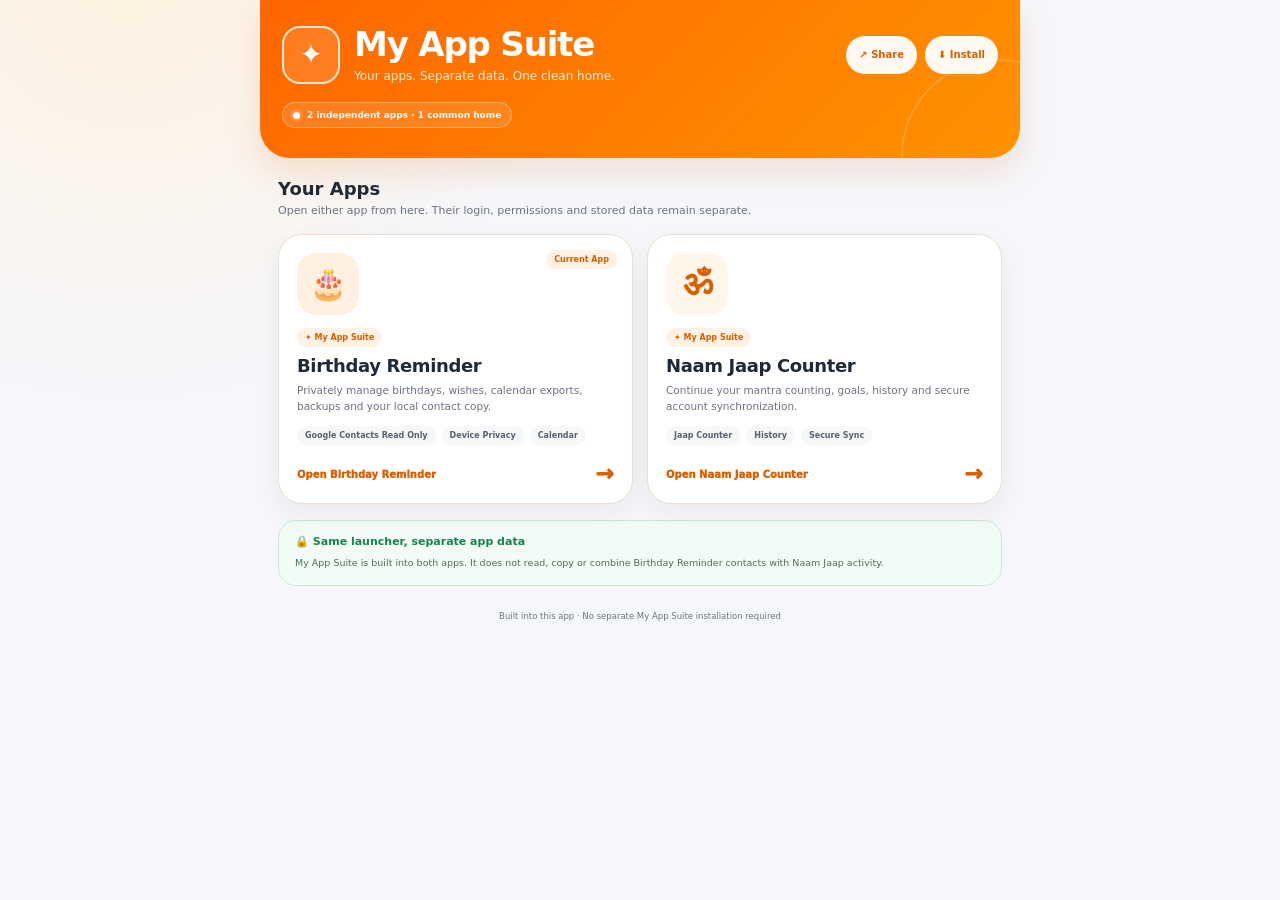
==== commit dba724be: "Add files via upload" ====
--- a/index.html
+++ b/index.html
@@ -16,7 +16,7 @@
   >
   <meta
     name="app-build"
-    content="privacy-first-device-v5.2.2-privacy-notice-settings"
+    content="privacy-first-device-v5.3.0-embedded-app-suite"
   >
   <title>Birthday Reminder — Privacy First</title>
 
@@ -27,6 +27,8 @@
   <meta name="apple-mobile-web-app-title" content="Birthday Reminder">
 
   <link rel="manifest" href="./manifest.webmanifest">
+  <link rel="stylesheet" href="embedded-suite.css?v=530">
+  <script src="embedded-suite.js?v=530" defer></script>
   <link rel="icon" href="./icon-192.png" sizes="192x192">
   <link rel="apple-touch-icon" href="./icon-192.png">
 
@@ -2245,6 +2247,65 @@
     }
 
 
+
+    .suite-ecosystem-strip {
+      display: grid;
+      grid-template-columns: 34px minmax(0, 1fr);
+      align-items: center;
+      gap: 10px;
+      margin-bottom: 2px;
+      border: 1px solid #f3d5b2;
+      border-radius: 14px;
+      padding: 10px 11px;
+      background: linear-gradient(135deg, #fff8ef, #ffffff);
+    }
+
+    .suite-ecosystem-mark {
+      display: grid;
+      width: 34px;
+      height: 34px;
+      place-items: center;
+      border-radius: 11px;
+      background: linear-gradient(135deg, #ff7100, #ff8d00);
+      color: #fff;
+      font-weight: 950;
+    }
+
+    .suite-ecosystem-copy strong,
+    .suite-ecosystem-copy small {
+      display: block;
+    }
+
+    .suite-ecosystem-copy strong {
+      color: var(--orange-deep);
+      font-size: 11px;
+    }
+
+    .suite-ecosystem-copy small {
+      margin-top: 2px;
+      color: var(--muted);
+      font-size: 8.5px;
+      line-height: 1.35;
+    }
+
+    .related-app-card.suite-home-card {
+      border-color: #efbb79;
+      background: linear-gradient(135deg, #fff4e5, #ffffff);
+    }
+
+    .related-app-card.suite-home-card .related-app-copy strong::after {
+      content: "Common Home";
+      display: inline-flex;
+      margin-left: 6px;
+      border-radius: 999px;
+      padding: 2px 5px;
+      background: #ffe2bf;
+      color: #a94c00;
+      font-size: 6.5px;
+      font-weight: 950;
+      vertical-align: 1px;
+    }
+
     .more-apps-card {
       gap: 10px;
     }
@@ -3041,7 +3102,239 @@
       line-height: 1.5;
     }
 
-  </style>
+  
+    /* Phase 3.2 — compact app switcher */
+    .app-switcher-button {
+      display: grid;
+      width: 42px;
+      height: 42px;
+      flex: 0 0 42px;
+      place-items: center;
+      border: 1px solid rgba(255, 255, 255, .72);
+      border-radius: 13px;
+      background: rgba(255, 255, 255, .96);
+      color: var(--orange-deep);
+      font-size: 21px;
+      font-weight: 900;
+      line-height: 1;
+      cursor: pointer;
+      box-shadow: 0 5px 14px rgba(165, 71, 0, .12);
+    }
+
+    .app-switcher-button:hover,
+    .app-switcher-button:focus-visible {
+      background: #ffffff;
+      outline: 3px solid rgba(255, 255, 255, .25);
+      outline-offset: 2px;
+    }
+
+    .app-switcher-layer[hidden] {
+      display: none !important;
+    }
+
+    .app-switcher-layer {
+      position: fixed;
+      inset: 0;
+      z-index: 10080;
+      display: flex;
+      align-items: flex-end;
+      justify-content: center;
+    }
+
+    .app-switcher-overlay {
+      position: absolute;
+      inset: 0;
+      border: 0;
+      background: rgba(17, 24, 39, .52);
+      backdrop-filter: blur(2px);
+    }
+
+    .app-switcher-sheet {
+      position: relative;
+      z-index: 1;
+      width: min(100%, 520px);
+      max-height: min(82vh, 620px);
+      overflow-y: auto;
+      border-radius: 24px 24px 0 0;
+      padding: 10px 16px calc(18px + env(safe-area-inset-bottom));
+      background: #ffffff;
+      box-shadow: 0 -18px 46px rgba(0, 0, 0, .22);
+      animation: appSwitcherUp .2s ease-out;
+    }
+
+    .app-switcher-handle {
+      width: 44px;
+      height: 5px;
+      margin: 0 auto 13px;
+      border-radius: 999px;
+      background: #d9dce1;
+    }
+
+    .app-switcher-heading {
+      display: flex;
+      align-items: flex-start;
+      justify-content: space-between;
+      gap: 12px;
+      margin-bottom: 13px;
+    }
+
+    .app-switcher-heading h3,
+    .app-switcher-heading p {
+      margin: 0;
+    }
+
+    .app-switcher-heading h3 {
+      font-size: 18px;
+    }
+
+    .app-switcher-heading p {
+      margin-top: 3px;
+      color: var(--muted);
+      font-size: 10px;
+      line-height: 1.4;
+    }
+
+    .app-switcher-close {
+      display: grid;
+      width: 36px;
+      height: 36px;
+      flex: 0 0 36px;
+      place-items: center;
+      border: 0;
+      border-radius: 50%;
+      background: #f1f3f6;
+      color: #343941;
+      font-size: 20px;
+      cursor: pointer;
+    }
+
+    .app-switcher-options {
+      display: grid;
+      gap: 9px;
+    }
+
+    .app-switcher-option {
+      display: grid;
+      grid-template-columns: 46px minmax(0, 1fr) auto;
+      align-items: center;
+      gap: 11px;
+      min-height: 68px;
+      width: 100%;
+      border: 1px solid #e5e8ed;
+      border-radius: 16px;
+      padding: 10px 12px;
+      background: #ffffff;
+      color: inherit;
+      text-align: left;
+      text-decoration: none;
+      cursor: pointer;
+    }
+
+    .app-switcher-option:hover,
+    .app-switcher-option:focus-visible {
+      border-color: var(--orange-border);
+      background: #fff9f3;
+      outline: none;
+    }
+
+    .app-switcher-option.current {
+      border-color: #efc38e;
+      background: #fff6ec;
+      cursor: default;
+    }
+
+    .app-switcher-option-icon {
+      display: grid;
+      width: 46px;
+      height: 46px;
+      place-items: center;
+      border-radius: 14px;
+      background: var(--orange-soft);
+      font-size: 23px;
+    }
+
+    .app-switcher-option-copy strong,
+    .app-switcher-option-copy small {
+      display: block;
+    }
+
+    .app-switcher-option-copy strong {
+      font-size: 12px;
+    }
+
+    .app-switcher-option-copy small {
+      margin-top: 3px;
+      color: var(--muted);
+      font-size: 9px;
+      line-height: 1.35;
+    }
+
+    .app-switcher-state {
+      border-radius: 999px;
+      padding: 4px 7px;
+      background: #ffe4c5;
+      color: #a84b00;
+      font-size: 7px;
+      font-weight: 950;
+      white-space: nowrap;
+    }
+
+    .app-switcher-arrow {
+      color: var(--orange-deep);
+      font-size: 19px;
+      font-weight: 900;
+    }
+
+    .app-switcher-note {
+      margin: 12px 2px 0;
+      color: var(--muted);
+      font-size: 8.5px;
+      line-height: 1.5;
+      text-align: center;
+    }
+
+    @keyframes appSwitcherUp {
+      from { transform: translateY(100%); opacity: .75; }
+      to { transform: translateY(0); opacity: 1; }
+    }
+
+    @media (min-width: 700px) {
+      .app-switcher-layer {
+        align-items: center;
+        padding: 18px;
+      }
+
+      .app-switcher-sheet {
+        border-radius: 24px;
+        padding-bottom: 18px;
+      }
+    }
+
+    @media (max-width: 820px) {
+      .app-switcher-button {
+        width: 38px;
+        height: 38px;
+        flex-basis: 38px;
+        border-radius: 11px;
+        font-size: 19px;
+      }
+    }
+
+    @media (max-width: 380px) {
+      .app-switcher-button {
+        width: 36px;
+        height: 36px;
+        flex-basis: 36px;
+      }
+    }
+
+    @media (prefers-reduced-motion: reduce) {
+      .app-switcher-sheet {
+        animation: none;
+      }
+    }
+
+</style>
 </head>
 <body>
   <section id="loginPage" class="login-page">
@@ -3174,7 +3467,7 @@
         <div class="brand-mark">🎂</div>
         <div>
           <strong>Birthday Reminder</strong>
-          <small>Private Device v5.2.2</small>
+          <small>Private Device v5.3.0</small>
         </div>
       </div>
 
@@ -3271,6 +3564,18 @@
             ></span>
             <span class="sync-label-desktop">↻ Sync All Contacts</span>
             <span class="sync-label-mobile">↻ Sync</span>
+          </button>
+
+          <button
+            id="appSwitcherButton"
+            class="app-switcher-button"
+            type="button"
+            aria-label="Switch app"
+            aria-haspopup="dialog"
+            aria-expanded="false"
+            title="Switch app"
+          >
+            <span aria-hidden="true">▦</span>
           </button>
 
           <div
@@ -3898,11 +4203,11 @@
             <article class="privacy-card settings-card app-update-card">
               <h3>App Updates</h3>
               <p id="appVersionText">
-                Birthday Reminder v5.2.2
+                Birthday Reminder v5.3.0
               </p>
 
               <small class="settings-helper-text">
-                Build: v5.2.2 · Privacy Notice in Settings
+                Build: v5.3.0 · Embedded My App Suite
               </small>
 
               <button
@@ -3914,13 +4219,35 @@
               </button>
             </article>
             <article class="privacy-card settings-card more-apps-card">
-              <h3>More Apps</h3>
+              <h3>My Apps</h3>
+
+              <div class="suite-ecosystem-strip">
+                <div class="suite-ecosystem-mark">✦</div>
+                <div class="suite-ecosystem-copy">
+                  <strong>Part of My App Suite</strong>
+                  <small>Common navigation. Independent login, permissions and data.</small>
+                </div>
+              </div>
+
+              <a
+                class="related-app-card suite-home-card"
+                href="#"
+                aria-label="Open My App Suite"
+              >
+                <div class="related-app-icon">🏠</div>
+
+                <div class="related-app-copy">
+                  <strong>My App Suite</strong>
+                  <span>Open the common home for your personal apps</span>
+                </div>
+
+                <span class="related-app-arrow">→</span>
+              </a>
 
               <a
                 class="related-app-card"
                 href="https://parmeshwarbtpl-rgb.github.io/japa-counter/"
-                target="_blank"
-                rel="noopener noreferrer"
+                aria-label="Open Naam Jaap Counter"
               >
                 <div class="related-app-icon">ॐ</div>
 
@@ -4210,10 +4537,10 @@
       "https://www.googleapis.com/auth/contacts.readonly";
 
     const APP_VERSION =
-      "5.2.2";
+      "5.3.0";
 
     const SERVICE_WORKER_URL =
-      "./sw.js?v=5.2.2";
+      "./sw.js?v=5.3.0";
 
     const state = {
       accessToken: "",
@@ -6134,7 +6461,7 @@
                 "birthday-reminder-static-"
               ) &&
               key !==
-                "birthday-reminder-static-v5.2.2"
+                "birthday-reminder-static-v5.3.0"
           );
 
         await Promise.all(
@@ -10970,5 +11297,138 @@
       );
     }
   </script>
+
+  <div
+    id="appSwitcherLayer"
+    class="app-switcher-layer"
+    role="dialog"
+    aria-modal="true"
+    aria-labelledby="appSwitcherTitle"
+    hidden
+  >
+    <button
+      class="app-switcher-overlay"
+      type="button"
+      data-close-app-switcher
+      aria-label="Close app switcher"
+    ></button>
+
+    <div class="app-switcher-sheet">
+      <div class="app-switcher-handle" aria-hidden="true"></div>
+
+      <div class="app-switcher-heading">
+        <div>
+          <h3 id="appSwitcherTitle">Switch App</h3>
+          <p>Move between your apps without mixing their data.</p>
+        </div>
+
+        <button
+          id="appSwitcherClose"
+          class="app-switcher-close"
+          type="button"
+          aria-label="Close app switcher"
+        >×</button>
+      </div>
+
+      <div class="app-switcher-options">
+        <div
+          class="app-switcher-option current"
+          aria-current="page"
+        >
+          <span class="app-switcher-option-icon" aria-hidden="true">🎂</span>
+          <span class="app-switcher-option-copy">
+            <strong>Birthday Reminder</strong>
+            <small>Birthdays, contacts, wishes and calendar</small>
+          </span>
+          <span class="app-switcher-state">Current</span>
+        </div>
+
+        <a
+          class="app-switcher-option"
+          href="https://parmeshwarbtpl-rgb.github.io/japa-counter/"
+          data-switch-app
+        >
+          <span class="app-switcher-option-icon" aria-hidden="true">ॐ</span>
+          <span class="app-switcher-option-copy">
+            <strong>Naam Jaap Counter</strong>
+            <small>Mantra counting, goals and history</small>
+          </span>
+          <span class="app-switcher-arrow" aria-hidden="true">→</span>
+        </a>
+
+        <a
+          class="app-switcher-option"
+          href="#"
+          data-switch-app
+        >
+          <span class="app-switcher-option-icon" aria-hidden="true">🏠</span>
+          <span class="app-switcher-option-copy">
+            <strong>My App Suite</strong>
+            <small>Open the common home for your apps</small>
+          </span>
+          <span class="app-switcher-arrow" aria-hidden="true">→</span>
+        </a>
+      </div>
+
+      <p class="app-switcher-note">
+        Each app keeps its own login, permissions and stored data.
+      </p>
+    </div>
+  </div>
+
+
+  <script>
+    (() => {
+      const button = document.getElementById("appSwitcherButton");
+      const layer = document.getElementById("appSwitcherLayer");
+      const closeButton = document.getElementById("appSwitcherClose");
+      const overlay = layer?.querySelector("[data-close-app-switcher]");
+      const switchLinks = layer?.querySelectorAll("[data-switch-app]") || [];
+      let previousFocus = null;
+
+      if (!button || !layer || !closeButton) return;
+
+      function openSwitcher() {
+        previousFocus = document.activeElement;
+        layer.hidden = false;
+        button.setAttribute("aria-expanded", "true");
+        document.body.style.overflow = "hidden";
+        window.requestAnimationFrame(() => closeButton.focus());
+      }
+
+      function closeSwitcher() {
+        layer.hidden = true;
+        button.setAttribute("aria-expanded", "false");
+        document.body.style.overflow = "";
+
+        if (previousFocus instanceof HTMLElement) {
+          previousFocus.focus();
+        } else {
+          button.focus();
+        }
+      }
+
+      button.addEventListener("click", openSwitcher);
+      closeButton.addEventListener("click", closeSwitcher);
+      overlay?.addEventListener("click", closeSwitcher);
+
+      switchLinks.forEach((link) => {
+        // Same browsing context: do not force an external/custom-tab header.
+        link.removeAttribute("target");
+        link.removeAttribute("rel");
+        link.addEventListener("click", () => {
+          layer.hidden = true;
+          document.body.style.overflow = "";
+        });
+      });
+
+      document.addEventListener("keydown", (event) => {
+        if (event.key === "Escape" && !layer.hidden) {
+          closeSwitcher();
+        }
+      });
+    })();
+  </script>
+
 </body>
 </html>
--- a/embedded-suite.css
+++ b/embedded-suite.css
@@ -0,0 +1,17 @@
+/* Embedded My App Suite */
+.embedded-suite-screen[hidden]{display:none!important}
+.embedded-suite-screen{position:fixed;inset:0;z-index:30000;overflow-y:auto;overscroll-behavior:contain;background:radial-gradient(circle at 10% -5%,#fff2df 0,transparent 30%),#f6f7fb;color:#1f2937;font-family:Inter,ui-sans-serif,system-ui,-apple-system,BlinkMacSystemFont,"Segoe UI",sans-serif}
+.embedded-suite-screen *{box-sizing:border-box}.embedded-suite-shell{width:min(760px,100%);min-height:100%;margin:0 auto;padding-bottom:calc(32px + env(safe-area-inset-bottom))}
+.embedded-suite-hero{position:relative;overflow:hidden;padding:calc(24px + env(safe-area-inset-top)) 22px 30px;border-radius:0 0 30px 30px;background:linear-gradient(135deg,#ff6600,#ff9200);color:#fff;box-shadow:0 14px 34px rgba(217,95,0,.16)}
+.embedded-suite-hero:after{content:"";position:absolute;width:190px;height:190px;right:-75px;bottom:-95px;border:2px solid rgba(255,255,255,.16);border-radius:50%}
+.embedded-suite-hero-row{position:relative;z-index:1;display:flex;align-items:center;justify-content:space-between;gap:16px}.embedded-suite-brand{display:flex;align-items:center;gap:14px}.embedded-suite-brand-mark{display:grid;width:58px;height:58px;flex:0 0 58px;place-items:center;border:2px solid rgba(255,255,255,.8);border-radius:18px;background:rgba(255,255,255,.12);font-size:28px;backdrop-filter:blur(6px)}
+.embedded-suite-brand h1,.embedded-suite-brand p{margin:0}.embedded-suite-brand h1{color:#fff;font-size:clamp(24px,6vw,34px);letter-spacing:-.035em}.embedded-suite-brand p{margin-top:4px;color:rgba(255,255,255,.88);font-size:12px;line-height:1.45}.embedded-suite-hero-actions{display:flex;gap:8px}.embedded-suite-hero-action{min-height:38px;border:1px solid rgba(255,255,255,.78);border-radius:999px;padding:0 12px;background:rgba(255,255,255,.95);color:#d95f00;font-size:10px;font-weight:900;cursor:pointer}
+.embedded-suite-identity{position:relative;z-index:1;display:inline-flex;align-items:center;gap:7px;margin-top:17px;border:1px solid rgba(255,255,255,.34);border-radius:999px;padding:7px 10px;background:rgba(255,255,255,.11);color:rgba(255,255,255,.96);font-size:9px;font-weight:850;backdrop-filter:blur(5px)}.embedded-suite-dot{width:7px;height:7px;border-radius:50%;background:#fff;box-shadow:0 0 0 3px rgba(255,255,255,.14)}
+.embedded-suite-content{padding:20px 18px}.embedded-suite-welcome{margin-bottom:14px}.embedded-suite-welcome h2,.embedded-suite-welcome p{margin:0}.embedded-suite-welcome h2{color:#1f2937;font-size:18px}.embedded-suite-welcome p{margin-top:4px;color:#6b7280;font-size:11px;line-height:1.5}.embedded-suite-grid{display:grid;grid-template-columns:repeat(2,minmax(0,1fr));gap:14px}
+.embedded-suite-card{position:relative;display:grid;width:100%;min-height:235px;overflow:hidden;border:1px solid #eadfd2;border-radius:24px;padding:18px;background:#fff;color:inherit;text-align:left;text-decoration:none;font:inherit;box-shadow:0 10px 28px rgba(38,33,27,.06);cursor:pointer;transition:transform .16s ease,box-shadow .16s ease}.embedded-suite-card:hover,.embedded-suite-card:focus-visible{transform:translateY(-3px);box-shadow:0 16px 34px rgba(38,33,27,.1);outline:none}.embedded-suite-card:active{transform:scale(.985)}
+.embedded-suite-current-badge{position:absolute;top:15px;right:15px;border-radius:999px;padding:5px 8px;background:#fff1e3;color:#d95f00;font-size:8px;font-weight:900}.embedded-suite-app-icon{display:grid;width:62px;height:62px;place-items:center;border-radius:19px;background:#fff0e0;font-size:31px}.embedded-suite-card.japa .embedded-suite-app-icon{background:#fff5e8;color:#d95f00;font-size:35px;font-weight:900}.embedded-suite-label{display:inline-flex;width:fit-content;align-items:center;gap:5px;margin-top:13px;border-radius:999px;padding:5px 8px;background:#fff1e3;color:#d95f00;font-size:8px;font-weight:900}.embedded-suite-card h3{margin:8px 0 0;color:#1f2937;font-size:18px;letter-spacing:-.02em}.embedded-suite-card p{margin:7px 0 0;color:#6b7280;font-size:10.5px;line-height:1.5}
+.embedded-suite-tags{display:flex;flex-wrap:wrap;gap:6px;margin-top:12px}.embedded-suite-tag{border-radius:999px;padding:5px 8px;background:#f6f7f9;color:#596170;font-size:8px;font-weight:800}.embedded-suite-open-row{align-self:end;display:flex;align-items:center;justify-content:space-between;gap:10px;margin-top:18px;color:#d95f00;font-size:10px;font-weight:950}.embedded-suite-arrow{font-size:22px;line-height:1}.embedded-suite-privacy{display:grid;gap:8px;margin-top:16px;border:1px solid #cce7d8;border-radius:18px;padding:14px 16px;background:#f3fbf6}.embedded-suite-privacy strong{color:#17824f;font-size:11px}.embedded-suite-privacy span{color:#4e6d5e;font-size:9.5px;line-height:1.5}.embedded-suite-footer{padding:4px 18px 0;color:#6b7280;text-align:center;font-size:8.5px;line-height:1.5}.embedded-suite-toast{position:fixed;left:50%;bottom:calc(24px + env(safe-area-inset-bottom));z-index:30020;transform:translateX(-50%);width:min(360px,calc(100vw - 28px));border-radius:14px;padding:11px 14px;background:#20242c;color:#fff;text-align:center;font-size:10px;box-shadow:0 14px 34px rgba(0,0,0,.18)}.embedded-suite-toast[hidden]{display:none!important}
+.app-switcher-layer{display:none!important}.embedded-suite-settings-button{width:100%}.header-app-switcher-button{display:grid;width:42px;height:42px;flex:0 0 42px;place-items:center;margin-left:auto;margin-right:8px;border:1px solid rgba(255,255,255,.78);border-radius:13px;background:rgba(255,255,255,.96);color:#d95f00;font:inherit;font-size:21px;font-weight:900;line-height:1;cursor:pointer;box-shadow:0 5px 14px rgba(165,71,0,.12)}
+@media(max-width:560px){.embedded-suite-hero{padding-left:17px;padding-right:17px;padding-bottom:23px;border-radius:0 0 24px 24px}.embedded-suite-brand-mark{width:50px;height:50px;flex-basis:50px;border-radius:16px;font-size:24px}.embedded-suite-hero-row{align-items:flex-start}.embedded-suite-hero-actions{flex-direction:column}.embedded-suite-hero-action{min-height:34px;padding:0 10px}.embedded-suite-content{padding:17px 14px}.embedded-suite-grid{grid-template-columns:1fr;gap:11px}.embedded-suite-card{min-height:200px;border-radius:20px;padding:16px}.header-app-switcher-button{width:38px;height:38px;flex-basis:38px;margin-right:6px;border-radius:11px;font-size:19px}}
+@media(max-width:390px){.embedded-suite-brand p{max-width:180px}.embedded-suite-hero-actions{gap:6px}.embedded-suite-hero-action{font-size:9px}}
+@media(prefers-reduced-motion:reduce){.embedded-suite-card{transition:none}}
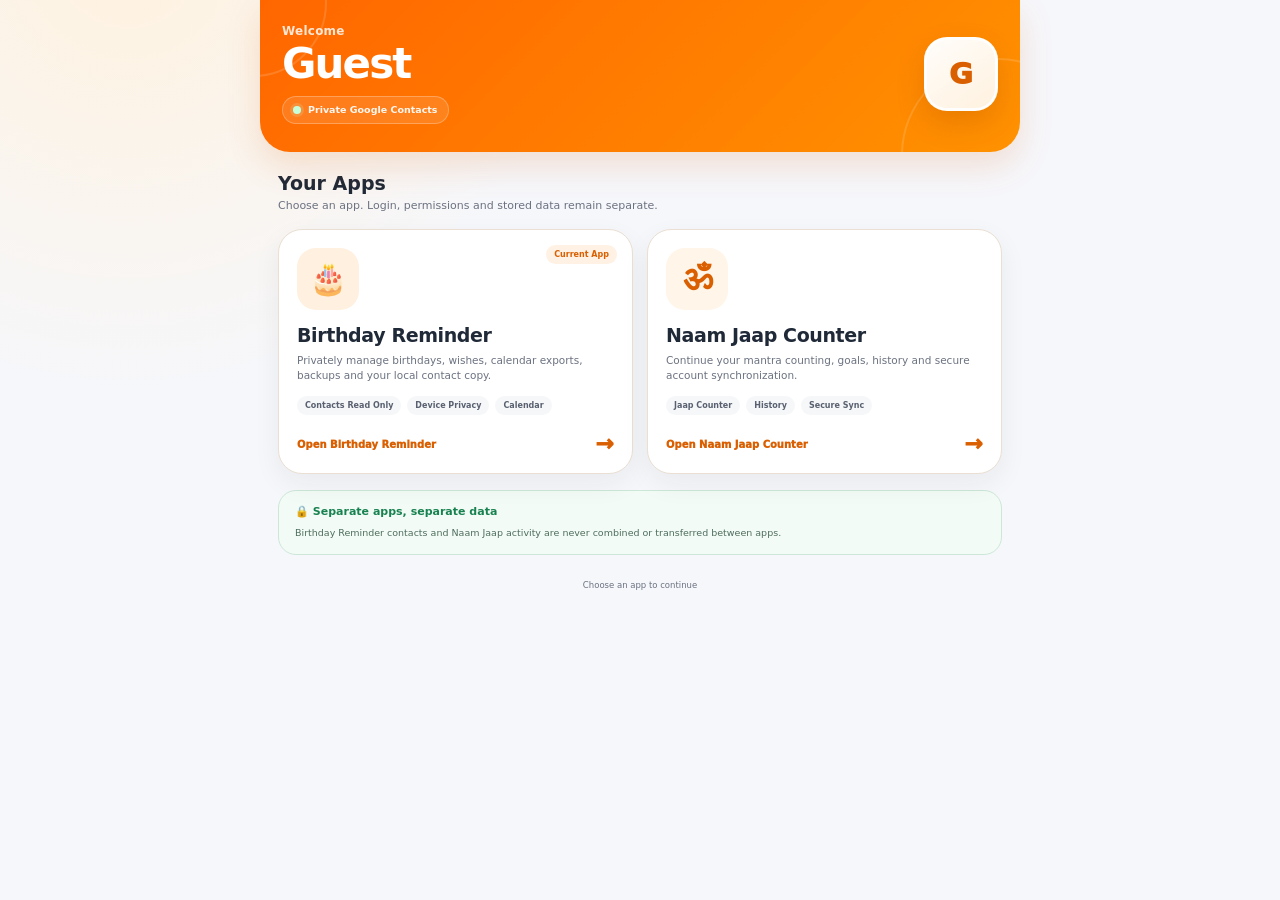
==== commit 696d36a3: "Add files via upload" ====
--- a/index.html
+++ b/index.html
@@ -16,7 +16,7 @@
   >
   <meta
     name="app-build"
-    content="privacy-first-device-v5.3.0-embedded-app-suite"
+    content="privacy-first-device-v5.3.1-embedded-app-suite"
   >
   <title>Birthday Reminder — Privacy First</title>
 
@@ -27,8 +27,8 @@
   <meta name="apple-mobile-web-app-title" content="Birthday Reminder">
 
   <link rel="manifest" href="./manifest.webmanifest">
-  <link rel="stylesheet" href="embedded-suite.css?v=530">
-  <script src="embedded-suite.js?v=530" defer></script>
+  <link rel="stylesheet" href="embedded-suite.css?v=531">
+  <script src="embedded-suite.js?v=531" defer></script>
   <link rel="icon" href="./icon-192.png" sizes="192x192">
   <link rel="apple-touch-icon" href="./icon-192.png">
 
@@ -3467,7 +3467,7 @@
         <div class="brand-mark">🎂</div>
         <div>
           <strong>Birthday Reminder</strong>
-          <small>Private Device v5.3.0</small>
+          <small>Private Device v5.3.1</small>
         </div>
       </div>
 
@@ -4203,11 +4203,11 @@
             <article class="privacy-card settings-card app-update-card">
               <h3>App Updates</h3>
               <p id="appVersionText">
-                Birthday Reminder v5.3.0
+                Birthday Reminder v5.3.1
               </p>
 
               <small class="settings-helper-text">
-                Build: v5.3.0 · Embedded My App Suite
+                Build: v5.3.1 · Personal Apps Home
               </small>
 
               <button
@@ -4218,47 +4218,24 @@
                 ↻ Check for Updates
               </button>
             </article>
+            
             <article class="privacy-card settings-card more-apps-card">
-              <h3>My Apps</h3>
-
-              <div class="suite-ecosystem-strip">
-                <div class="suite-ecosystem-mark">✦</div>
-                <div class="suite-ecosystem-copy">
-                  <strong>Part of My App Suite</strong>
-                  <small>Common navigation. Independent login, permissions and data.</small>
-                </div>
-              </div>
-
-              <a
-                class="related-app-card suite-home-card"
-                href="#"
-                aria-label="Open My App Suite"
+              <h3>App Switcher</h3>
+
+              <p>
+                Open Birthday Reminder or Naam Jaap Counter from one screen.
+                Their data remains separate.
+              </p>
+
+              <button
+                class="orange-action-button embedded-suite-settings-button"
+                type="button"
+                data-open-embedded-suite
               >
-                <div class="related-app-icon">🏠</div>
-
-                <div class="related-app-copy">
-                  <strong>My App Suite</strong>
-                  <span>Open the common home for your personal apps</span>
-                </div>
-
-                <span class="related-app-arrow">→</span>
-              </a>
-
-              <a
-                class="related-app-card"
-                href="https://parmeshwarbtpl-rgb.github.io/japa-counter/"
-                aria-label="Open Naam Jaap Counter"
-              >
-                <div class="related-app-icon">ॐ</div>
-
-                <div class="related-app-copy">
-                  <strong>Naam Jaap Counter</strong>
-                  <span>Open your mantra counting app</span>
-                </div>
-
-                <span class="related-app-arrow">→</span>
-              </a>
+                ▦ Open Your Apps
+              </button>
             </article>
+
             <article class="privacy-card settings-card">
               <h3>Share Birthday Reminder</h3>
               <p>
@@ -4537,10 +4514,10 @@
       "https://www.googleapis.com/auth/contacts.readonly";
 
     const APP_VERSION =
-      "5.3.0";
+      "5.3.1";
 
     const SERVICE_WORKER_URL =
-      "./sw.js?v=5.3.0";
+      "./sw.js?v=5.3.1";
 
     const state = {
       accessToken: "",
@@ -6461,7 +6438,7 @@
                 "birthday-reminder-static-"
               ) &&
               key !==
-                "birthday-reminder-static-v5.3.0"
+                "birthday-reminder-static-v5.3.1"
           );
 
         await Promise.all(
--- a/embedded-suite.css
+++ b/embedded-suite.css
@@ -1,17 +1,430 @@
-/* Embedded My App Suite */
-.embedded-suite-screen[hidden]{display:none!important}
-.embedded-suite-screen{position:fixed;inset:0;z-index:30000;overflow-y:auto;overscroll-behavior:contain;background:radial-gradient(circle at 10% -5%,#fff2df 0,transparent 30%),#f6f7fb;color:#1f2937;font-family:Inter,ui-sans-serif,system-ui,-apple-system,BlinkMacSystemFont,"Segoe UI",sans-serif}
-.embedded-suite-screen *{box-sizing:border-box}.embedded-suite-shell{width:min(760px,100%);min-height:100%;margin:0 auto;padding-bottom:calc(32px + env(safe-area-inset-bottom))}
-.embedded-suite-hero{position:relative;overflow:hidden;padding:calc(24px + env(safe-area-inset-top)) 22px 30px;border-radius:0 0 30px 30px;background:linear-gradient(135deg,#ff6600,#ff9200);color:#fff;box-shadow:0 14px 34px rgba(217,95,0,.16)}
-.embedded-suite-hero:after{content:"";position:absolute;width:190px;height:190px;right:-75px;bottom:-95px;border:2px solid rgba(255,255,255,.16);border-radius:50%}
-.embedded-suite-hero-row{position:relative;z-index:1;display:flex;align-items:center;justify-content:space-between;gap:16px}.embedded-suite-brand{display:flex;align-items:center;gap:14px}.embedded-suite-brand-mark{display:grid;width:58px;height:58px;flex:0 0 58px;place-items:center;border:2px solid rgba(255,255,255,.8);border-radius:18px;background:rgba(255,255,255,.12);font-size:28px;backdrop-filter:blur(6px)}
-.embedded-suite-brand h1,.embedded-suite-brand p{margin:0}.embedded-suite-brand h1{color:#fff;font-size:clamp(24px,6vw,34px);letter-spacing:-.035em}.embedded-suite-brand p{margin-top:4px;color:rgba(255,255,255,.88);font-size:12px;line-height:1.45}.embedded-suite-hero-actions{display:flex;gap:8px}.embedded-suite-hero-action{min-height:38px;border:1px solid rgba(255,255,255,.78);border-radius:999px;padding:0 12px;background:rgba(255,255,255,.95);color:#d95f00;font-size:10px;font-weight:900;cursor:pointer}
-.embedded-suite-identity{position:relative;z-index:1;display:inline-flex;align-items:center;gap:7px;margin-top:17px;border:1px solid rgba(255,255,255,.34);border-radius:999px;padding:7px 10px;background:rgba(255,255,255,.11);color:rgba(255,255,255,.96);font-size:9px;font-weight:850;backdrop-filter:blur(5px)}.embedded-suite-dot{width:7px;height:7px;border-radius:50%;background:#fff;box-shadow:0 0 0 3px rgba(255,255,255,.14)}
-.embedded-suite-content{padding:20px 18px}.embedded-suite-welcome{margin-bottom:14px}.embedded-suite-welcome h2,.embedded-suite-welcome p{margin:0}.embedded-suite-welcome h2{color:#1f2937;font-size:18px}.embedded-suite-welcome p{margin-top:4px;color:#6b7280;font-size:11px;line-height:1.5}.embedded-suite-grid{display:grid;grid-template-columns:repeat(2,minmax(0,1fr));gap:14px}
-.embedded-suite-card{position:relative;display:grid;width:100%;min-height:235px;overflow:hidden;border:1px solid #eadfd2;border-radius:24px;padding:18px;background:#fff;color:inherit;text-align:left;text-decoration:none;font:inherit;box-shadow:0 10px 28px rgba(38,33,27,.06);cursor:pointer;transition:transform .16s ease,box-shadow .16s ease}.embedded-suite-card:hover,.embedded-suite-card:focus-visible{transform:translateY(-3px);box-shadow:0 16px 34px rgba(38,33,27,.1);outline:none}.embedded-suite-card:active{transform:scale(.985)}
-.embedded-suite-current-badge{position:absolute;top:15px;right:15px;border-radius:999px;padding:5px 8px;background:#fff1e3;color:#d95f00;font-size:8px;font-weight:900}.embedded-suite-app-icon{display:grid;width:62px;height:62px;place-items:center;border-radius:19px;background:#fff0e0;font-size:31px}.embedded-suite-card.japa .embedded-suite-app-icon{background:#fff5e8;color:#d95f00;font-size:35px;font-weight:900}.embedded-suite-label{display:inline-flex;width:fit-content;align-items:center;gap:5px;margin-top:13px;border-radius:999px;padding:5px 8px;background:#fff1e3;color:#d95f00;font-size:8px;font-weight:900}.embedded-suite-card h3{margin:8px 0 0;color:#1f2937;font-size:18px;letter-spacing:-.02em}.embedded-suite-card p{margin:7px 0 0;color:#6b7280;font-size:10.5px;line-height:1.5}
-.embedded-suite-tags{display:flex;flex-wrap:wrap;gap:6px;margin-top:12px}.embedded-suite-tag{border-radius:999px;padding:5px 8px;background:#f6f7f9;color:#596170;font-size:8px;font-weight:800}.embedded-suite-open-row{align-self:end;display:flex;align-items:center;justify-content:space-between;gap:10px;margin-top:18px;color:#d95f00;font-size:10px;font-weight:950}.embedded-suite-arrow{font-size:22px;line-height:1}.embedded-suite-privacy{display:grid;gap:8px;margin-top:16px;border:1px solid #cce7d8;border-radius:18px;padding:14px 16px;background:#f3fbf6}.embedded-suite-privacy strong{color:#17824f;font-size:11px}.embedded-suite-privacy span{color:#4e6d5e;font-size:9.5px;line-height:1.5}.embedded-suite-footer{padding:4px 18px 0;color:#6b7280;text-align:center;font-size:8.5px;line-height:1.5}.embedded-suite-toast{position:fixed;left:50%;bottom:calc(24px + env(safe-area-inset-bottom));z-index:30020;transform:translateX(-50%);width:min(360px,calc(100vw - 28px));border-radius:14px;padding:11px 14px;background:#20242c;color:#fff;text-align:center;font-size:10px;box-shadow:0 14px 34px rgba(0,0,0,.18)}.embedded-suite-toast[hidden]{display:none!important}
-.app-switcher-layer{display:none!important}.embedded-suite-settings-button{width:100%}.header-app-switcher-button{display:grid;width:42px;height:42px;flex:0 0 42px;place-items:center;margin-left:auto;margin-right:8px;border:1px solid rgba(255,255,255,.78);border-radius:13px;background:rgba(255,255,255,.96);color:#d95f00;font:inherit;font-size:21px;font-weight:900;line-height:1;cursor:pointer;box-shadow:0 5px 14px rgba(165,71,0,.12)}
-@media(max-width:560px){.embedded-suite-hero{padding-left:17px;padding-right:17px;padding-bottom:23px;border-radius:0 0 24px 24px}.embedded-suite-brand-mark{width:50px;height:50px;flex-basis:50px;border-radius:16px;font-size:24px}.embedded-suite-hero-row{align-items:flex-start}.embedded-suite-hero-actions{flex-direction:column}.embedded-suite-hero-action{min-height:34px;padding:0 10px}.embedded-suite-content{padding:17px 14px}.embedded-suite-grid{grid-template-columns:1fr;gap:11px}.embedded-suite-card{min-height:200px;border-radius:20px;padding:16px}.header-app-switcher-button{width:38px;height:38px;flex-basis:38px;margin-right:6px;border-radius:11px;font-size:19px}}
-@media(max-width:390px){.embedded-suite-brand p{max-width:180px}.embedded-suite-hero-actions{gap:6px}.embedded-suite-hero-action{font-size:9px}}
-@media(prefers-reduced-motion:reduce){.embedded-suite-card{transition:none}}
+
+/* Personal Apps Home */
+.embedded-suite-screen[hidden] {
+  display: none !important;
+}
+
+.embedded-suite-screen {
+  position: fixed;
+  inset: 0;
+  z-index: 30000;
+  overflow-y: auto;
+  overscroll-behavior: contain;
+  background:
+    radial-gradient(circle at 10% -5%, #fff2df 0, transparent 30%),
+    #f6f7fb;
+  color: #1f2937;
+  font-family:
+    Inter, ui-sans-serif, system-ui, -apple-system, BlinkMacSystemFont,
+    "Segoe UI", sans-serif;
+}
+
+.embedded-suite-screen * {
+  box-sizing: border-box;
+}
+
+.embedded-suite-shell {
+  width: min(760px, 100%);
+  min-height: 100%;
+  margin: 0 auto;
+  padding-bottom: calc(32px + env(safe-area-inset-bottom));
+}
+
+.embedded-suite-hero {
+  position: relative;
+  overflow: hidden;
+  padding:
+    calc(24px + env(safe-area-inset-top))
+    22px
+    28px;
+  border-radius: 0 0 30px 30px;
+  background: linear-gradient(135deg, #ff6600, #ff9200);
+  color: #ffffff;
+  box-shadow: 0 14px 34px rgba(217, 95, 0, .16);
+}
+
+.embedded-suite-hero::before,
+.embedded-suite-hero::after {
+  content: "";
+  position: absolute;
+  border: 2px solid rgba(255, 255, 255, .14);
+  border-radius: 50%;
+  pointer-events: none;
+}
+
+.embedded-suite-hero::before {
+  width: 145px;
+  height: 145px;
+  left: -82px;
+  top: -72px;
+}
+
+.embedded-suite-hero::after {
+  width: 190px;
+  height: 190px;
+  right: -75px;
+  bottom: -100px;
+}
+
+.embedded-suite-personal-header {
+  position: relative;
+  z-index: 1;
+  display: flex;
+  align-items: center;
+  justify-content: space-between;
+  gap: 18px;
+}
+
+.embedded-suite-personal-copy {
+  min-width: 0;
+}
+
+.embedded-suite-greeting,
+.embedded-suite-personal-copy h1,
+.embedded-suite-profile-status {
+  margin: 0;
+}
+
+.embedded-suite-greeting {
+  color: rgba(255, 255, 255, .84);
+  font-size: 12px;
+  font-weight: 750;
+  letter-spacing: .02em;
+}
+
+.embedded-suite-personal-copy h1 {
+  max-width: 520px;
+  overflow: hidden;
+  margin-top: 3px;
+  color: #ffffff;
+  font-size: clamp(28px, 7vw, 42px);
+  font-weight: 900;
+  letter-spacing: -.045em;
+  line-height: 1.08;
+  text-overflow: ellipsis;
+  white-space: nowrap;
+}
+
+.embedded-suite-status-row {
+  display: inline-flex;
+  align-items: center;
+  max-width: 100%;
+  gap: 7px;
+  margin-top: 10px;
+  border: 1px solid rgba(255, 255, 255, .27);
+  border-radius: 999px;
+  padding: 7px 10px;
+  background: rgba(255, 255, 255, .11);
+  backdrop-filter: blur(5px);
+}
+
+.embedded-suite-status-dot {
+  width: 8px;
+  height: 8px;
+  flex: 0 0 8px;
+  border-radius: 50%;
+  background: #c8ffdb;
+  box-shadow: 0 0 0 3px rgba(200, 255, 219, .16);
+}
+
+.embedded-suite-profile-status {
+  overflow: hidden;
+  color: rgba(255, 255, 255, .94);
+  font-size: 9.5px;
+  font-weight: 750;
+  line-height: 1.25;
+  text-overflow: ellipsis;
+  white-space: nowrap;
+}
+
+.embedded-suite-profile-avatar {
+  display: grid;
+  width: 74px;
+  height: 74px;
+  flex: 0 0 74px;
+  place-items: center;
+  overflow: hidden;
+  border: 3px solid rgba(255, 255, 255, .92);
+  border-radius: 23px;
+  background:
+    linear-gradient(145deg, rgba(255, 255, 255, .98), #fff1df);
+  background-position: center;
+  background-size: cover;
+  color: #d95f00;
+  font-size: 29px;
+  font-weight: 950;
+  box-shadow: 0 12px 28px rgba(145, 58, 0, .2);
+}
+
+.embedded-suite-profile-avatar.has-photo {
+  color: transparent;
+}
+
+.embedded-suite-content {
+  padding: 20px 18px;
+}
+
+.embedded-suite-welcome {
+  margin-bottom: 14px;
+}
+
+.embedded-suite-welcome h2,
+.embedded-suite-welcome p {
+  margin: 0;
+}
+
+.embedded-suite-welcome h2 {
+  color: #1f2937;
+  font-size: 19px;
+}
+
+.embedded-suite-welcome p {
+  margin-top: 4px;
+  color: #6b7280;
+  font-size: 11px;
+  line-height: 1.5;
+}
+
+.embedded-suite-grid {
+  display: grid;
+  grid-template-columns: repeat(2, minmax(0, 1fr));
+  gap: 14px;
+}
+
+.embedded-suite-card {
+  position: relative;
+  display: grid;
+  width: 100%;
+  min-height: 222px;
+  overflow: hidden;
+  border: 1px solid #eadfd2;
+  border-radius: 24px;
+  padding: 18px;
+  background: #ffffff;
+  color: inherit;
+  text-align: left;
+  text-decoration: none;
+  font: inherit;
+  box-shadow: 0 10px 28px rgba(38, 33, 27, .06);
+  cursor: pointer;
+  transition:
+    transform .16s ease,
+    box-shadow .16s ease;
+}
+
+.embedded-suite-card:hover,
+.embedded-suite-card:focus-visible {
+  transform: translateY(-3px);
+  box-shadow: 0 16px 34px rgba(38, 33, 27, .1);
+  outline: none;
+}
+
+.embedded-suite-card:active {
+  transform: scale(.985);
+}
+
+.embedded-suite-current-badge {
+  position: absolute;
+  top: 15px;
+  right: 15px;
+  border-radius: 999px;
+  padding: 5px 8px;
+  background: #fff1e3;
+  color: #d95f00;
+  font-size: 8px;
+  font-weight: 900;
+}
+
+.embedded-suite-app-icon {
+  display: grid;
+  width: 62px;
+  height: 62px;
+  place-items: center;
+  border-radius: 19px;
+  background: #fff0e0;
+  font-size: 31px;
+}
+
+.embedded-suite-card.japa .embedded-suite-app-icon {
+  background: #fff5e8;
+  color: #d95f00;
+  font-size: 35px;
+  font-weight: 900;
+}
+
+.embedded-suite-card h3 {
+  margin: 14px 0 0;
+  color: #1f2937;
+  font-size: 19px;
+  letter-spacing: -.02em;
+}
+
+.embedded-suite-card p {
+  margin: 7px 0 0;
+  color: #6b7280;
+  font-size: 10.5px;
+  line-height: 1.5;
+}
+
+.embedded-suite-tags {
+  display: flex;
+  flex-wrap: wrap;
+  gap: 6px;
+  margin-top: 12px;
+}
+
+.embedded-suite-tag {
+  border-radius: 999px;
+  padding: 5px 8px;
+  background: #f6f7f9;
+  color: #596170;
+  font-size: 8px;
+  font-weight: 800;
+}
+
+.embedded-suite-open-row {
+  align-self: end;
+  display: flex;
+  align-items: center;
+  justify-content: space-between;
+  gap: 10px;
+  margin-top: 18px;
+  color: #d95f00;
+  font-size: 10px;
+  font-weight: 950;
+}
+
+.embedded-suite-arrow {
+  font-size: 22px;
+  line-height: 1;
+}
+
+.embedded-suite-privacy {
+  display: grid;
+  gap: 8px;
+  margin-top: 16px;
+  border: 1px solid #cce7d8;
+  border-radius: 18px;
+  padding: 14px 16px;
+  background: #f3fbf6;
+}
+
+.embedded-suite-privacy strong {
+  color: #17824f;
+  font-size: 11px;
+}
+
+.embedded-suite-privacy span {
+  color: #4e6d5e;
+  font-size: 9.5px;
+  line-height: 1.5;
+}
+
+.embedded-suite-footer {
+  padding: 4px 18px 0;
+  color: #6b7280;
+  text-align: center;
+  font-size: 8.5px;
+  line-height: 1.5;
+}
+
+.app-switcher-layer {
+  display: none !important;
+}
+
+.embedded-suite-settings-button {
+  width: 100%;
+}
+
+.header-app-switcher-button {
+  display: grid;
+  width: 42px;
+  height: 42px;
+  flex: 0 0 42px;
+  place-items: center;
+  margin-left: auto;
+  margin-right: 8px;
+  border: 1px solid rgba(255, 255, 255, .78);
+  border-radius: 13px;
+  background: rgba(255, 255, 255, .96);
+  color: #d95f00;
+  font: inherit;
+  font-size: 21px;
+  font-weight: 900;
+  line-height: 1;
+  cursor: pointer;
+  box-shadow: 0 5px 14px rgba(165, 71, 0, .12);
+}
+
+@media (max-width: 560px) {
+  .embedded-suite-hero {
+    padding:
+      calc(21px + env(safe-area-inset-top))
+      17px
+      23px;
+    border-radius: 0 0 24px 24px;
+  }
+
+  .embedded-suite-personal-header {
+    gap: 12px;
+  }
+
+  .embedded-suite-personal-copy h1 {
+    font-size: clamp(25px, 8vw, 34px);
+  }
+
+  .embedded-suite-profile-avatar {
+    width: 62px;
+    height: 62px;
+    flex-basis: 62px;
+    border-radius: 19px;
+    font-size: 25px;
+  }
+
+  .embedded-suite-status-row {
+    max-width: min(100%, 245px);
+  }
+
+  .embedded-suite-content {
+    padding: 17px 14px;
+  }
+
+  .embedded-suite-grid {
+    grid-template-columns: 1fr;
+    gap: 11px;
+  }
+
+  .embedded-suite-card {
+    min-height: 195px;
+    border-radius: 20px;
+    padding: 16px;
+  }
+
+  .header-app-switcher-button {
+    width: 38px;
+    height: 38px;
+    flex-basis: 38px;
+    margin-right: 6px;
+    border-radius: 11px;
+    font-size: 19px;
+  }
+}
+
+@media (max-width: 370px) {
+  .embedded-suite-profile-avatar {
+    width: 56px;
+    height: 56px;
+    flex-basis: 56px;
+    border-radius: 17px;
+  }
+
+  .embedded-suite-profile-status {
+    max-width: 185px;
+  }
+}
+
+@media (prefers-reduced-motion: reduce) {
+  .embedded-suite-card {
+    transition: none;
+  }
+}
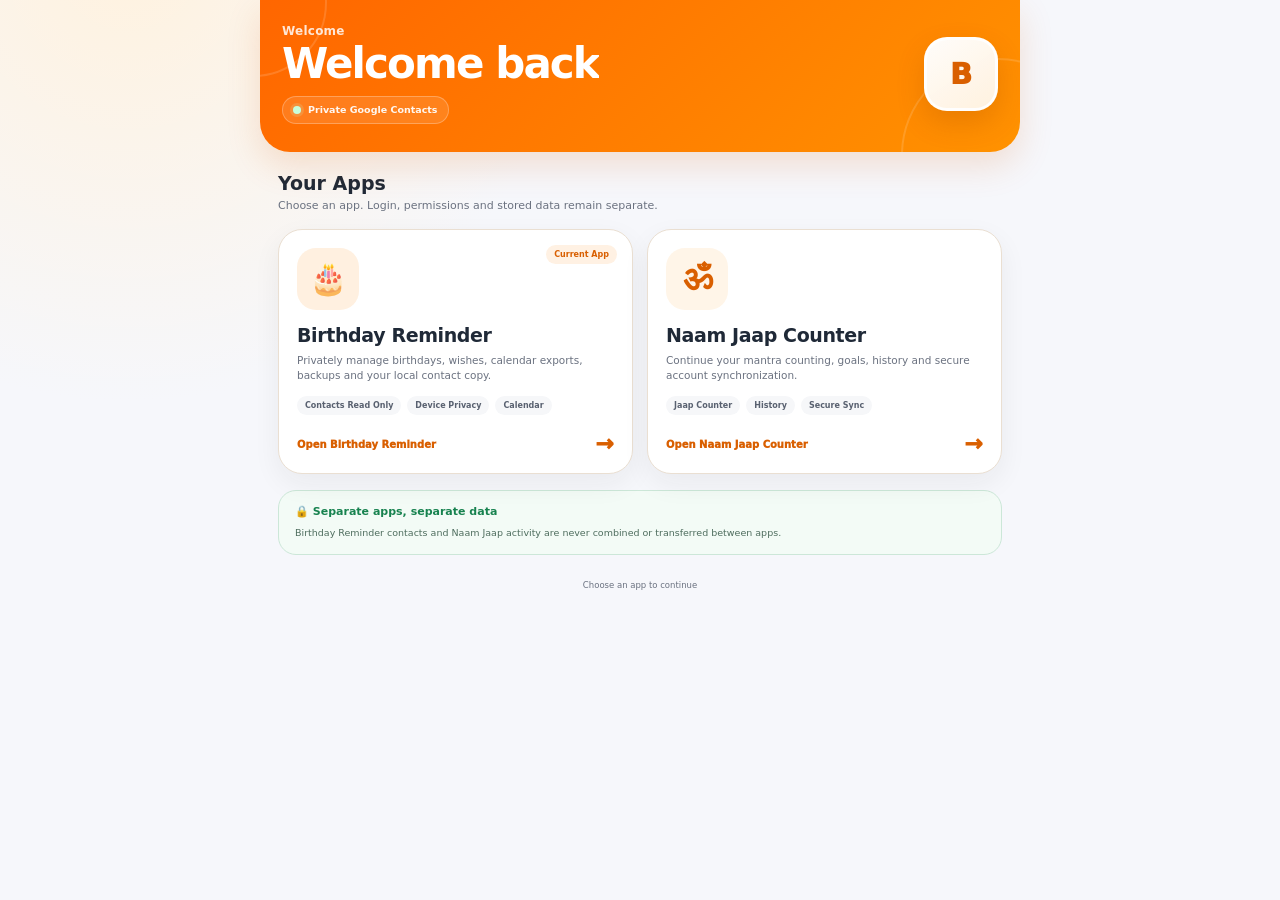
==== commit e94049c3: "Add files via upload" ====
--- a/index.html
+++ b/index.html
@@ -16,7 +16,7 @@
   >
   <meta
     name="app-build"
-    content="privacy-first-device-v5.3.1-embedded-app-suite"
+    content="privacy-first-device-v5.3.2-embedded-app-suite"
   >
   <title>Birthday Reminder — Privacy First</title>
 
@@ -28,7 +28,7 @@
 
   <link rel="manifest" href="./manifest.webmanifest">
   <link rel="stylesheet" href="embedded-suite.css?v=531">
-  <script src="embedded-suite.js?v=531" defer></script>
+  <script src="embedded-suite.js?v=532" defer></script>
   <link rel="icon" href="./icon-192.png" sizes="192x192">
   <link rel="apple-touch-icon" href="./icon-192.png">
 
@@ -3467,7 +3467,7 @@
         <div class="brand-mark">🎂</div>
         <div>
           <strong>Birthday Reminder</strong>
-          <small>Private Device v5.3.1</small>
+          <small>Private Device v5.3.2</small>
         </div>
       </div>
 
@@ -4203,11 +4203,11 @@
             <article class="privacy-card settings-card app-update-card">
               <h3>App Updates</h3>
               <p id="appVersionText">
-                Birthday Reminder v5.3.1
+                Birthday Reminder v5.3.2
               </p>
 
               <small class="settings-helper-text">
-                Build: v5.3.1 · Personal Apps Home
+                Build: v5.3.2 · Profile Header Fix
               </small>
 
               <button
@@ -4514,10 +4514,10 @@
       "https://www.googleapis.com/auth/contacts.readonly";
 
     const APP_VERSION =
-      "5.3.1";
+      "5.3.2";
 
     const SERVICE_WORKER_URL =
-      "./sw.js?v=5.3.1";
+      "./sw.js?v=5.3.2";
 
     const state = {
       accessToken: "",
@@ -6438,7 +6438,7 @@
                 "birthday-reminder-static-"
               ) &&
               key !==
-                "birthday-reminder-static-v5.3.1"
+                "birthday-reminder-static-v5.3.2"
           );
 
         await Promise.all(
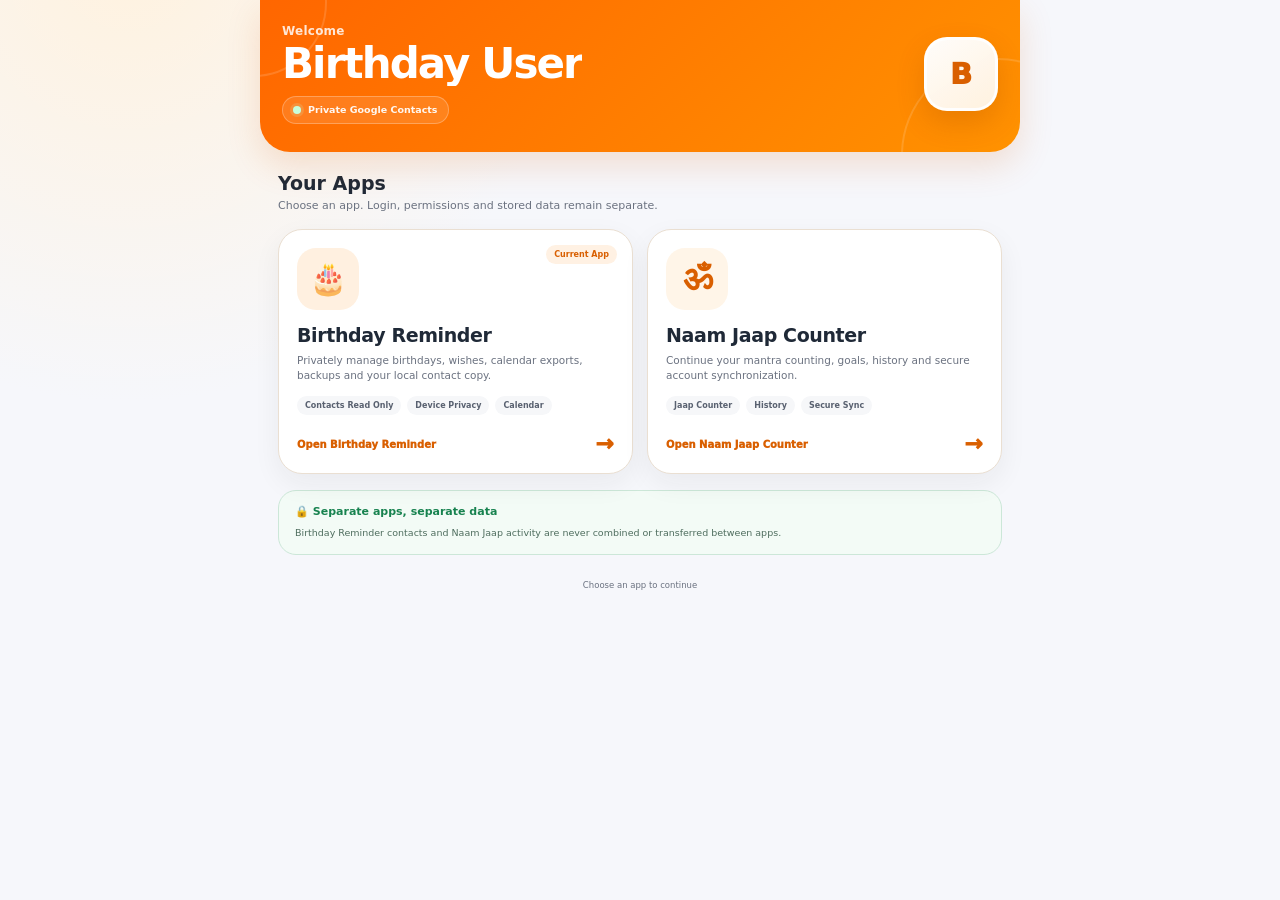
==== commit bcd9c991: "Add files via upload" ====
--- a/index.html
+++ b/index.html
@@ -16,7 +16,7 @@
   >
   <meta
     name="app-build"
-    content="privacy-first-device-v5.3.2-embedded-app-suite"
+    content="privacy-first-device-v5.3.3-embedded-app-suite"
   >
   <title>Birthday Reminder — Privacy First</title>
 
@@ -28,7 +28,7 @@
 
   <link rel="manifest" href="./manifest.webmanifest">
   <link rel="stylesheet" href="embedded-suite.css?v=531">
-  <script src="embedded-suite.js?v=532" defer></script>
+  <script src="embedded-suite.js?v=533" defer></script>
   <link rel="icon" href="./icon-192.png" sizes="192x192">
   <link rel="apple-touch-icon" href="./icon-192.png">
 
@@ -3467,7 +3467,7 @@
         <div class="brand-mark">🎂</div>
         <div>
           <strong>Birthday Reminder</strong>
-          <small>Private Device v5.3.2</small>
+          <small>Private Device v5.3.3</small>
         </div>
       </div>
 
@@ -4203,11 +4203,11 @@
             <article class="privacy-card settings-card app-update-card">
               <h3>App Updates</h3>
               <p id="appVersionText">
-                Birthday Reminder v5.3.2
+                Birthday Reminder v5.3.3
               </p>
 
               <small class="settings-helper-text">
-                Build: v5.3.2 · Profile Header Fix
+                Build: v5.3.3 · Cross-App Identity Sync
               </small>
 
               <button
@@ -4514,10 +4514,10 @@
       "https://www.googleapis.com/auth/contacts.readonly";
 
     const APP_VERSION =
-      "5.3.2";
+      "5.3.3";
 
     const SERVICE_WORKER_URL =
-      "./sw.js?v=5.3.2";
+      "./sw.js?v=5.3.3";
 
     const state = {
       accessToken: "",
@@ -5302,6 +5302,8 @@
         ) {
           state.userName =
             name;
+
+          saveDevicePreferences();
         }
 
         renderUserName();
@@ -6438,7 +6440,7 @@
                 "birthday-reminder-static-"
               ) &&
               key !==
-                "birthday-reminder-static-v5.3.2"
+                "birthday-reminder-static-v5.3.3"
           );
 
         await Promise.all(
